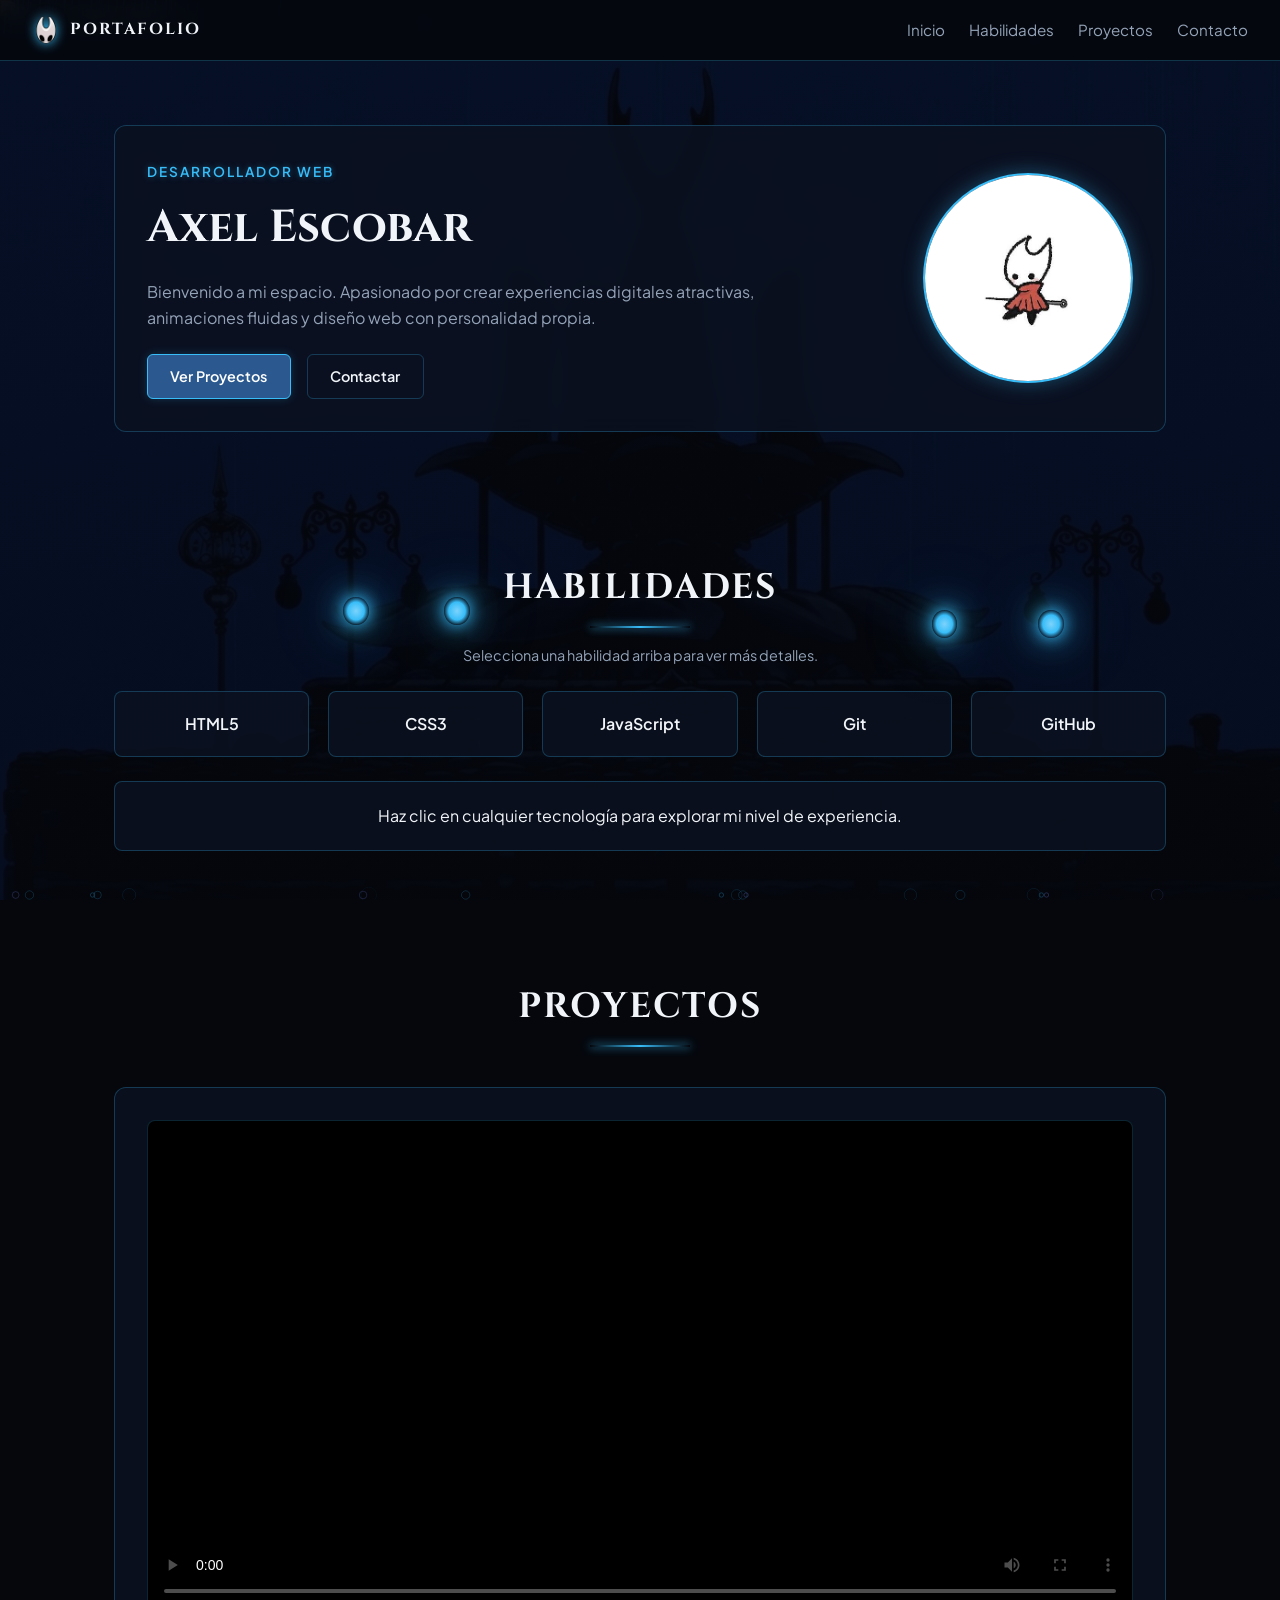
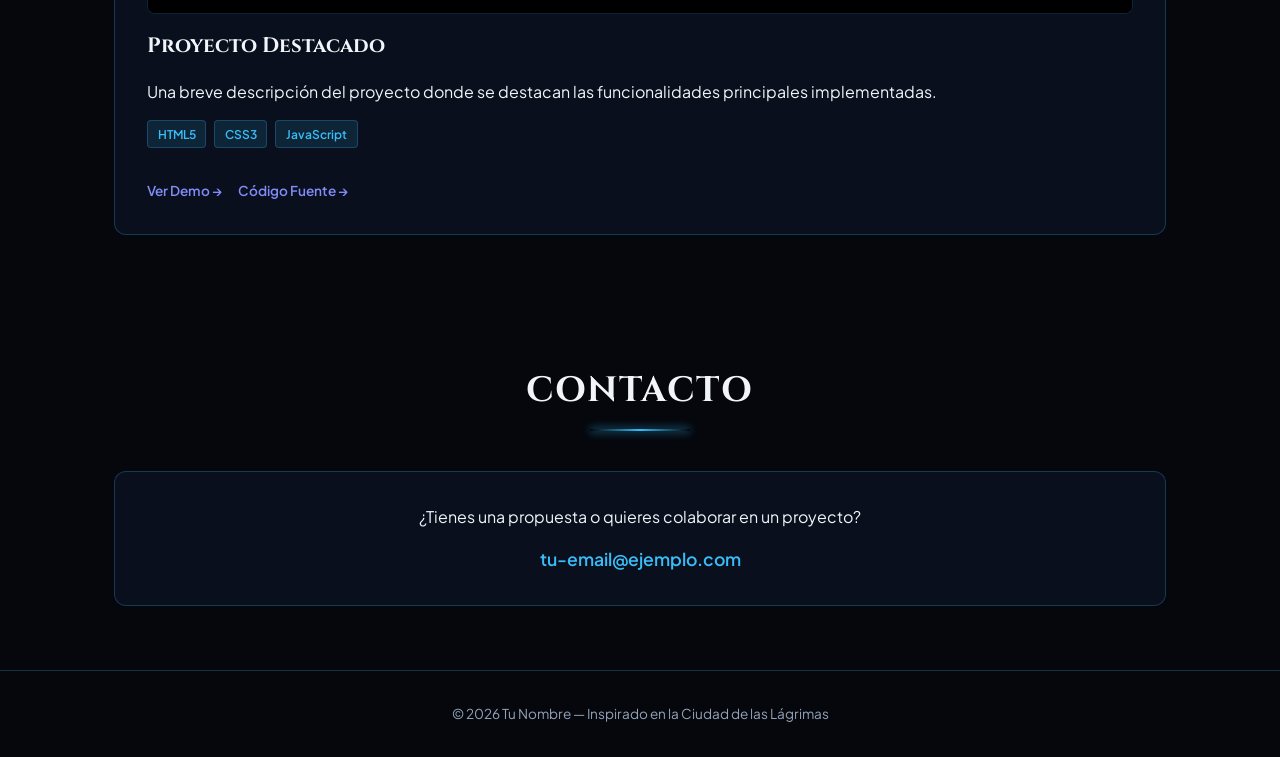
==== Mi_portafolio/index.html @ 87076361 "ok" ====
<!DOCTYPE html>
<html lang="es">
<head>
    <meta charset="UTF-8">
    <meta name="viewport" content="width=device-width, initial-scale=1.0">
    <title>Portafolio - Ciudad de las Lágrimas</title>
    <!-- Fuentes de Google -->
    <link rel="preconnect" href="https://fonts.googleapis.com">
    <link rel="preconnect" href="https://fonts.gstatic.com" crossorigin>
    <link href="https://fonts.googleapis.com/css2?family=Cinzel:wght@700&family=Plus+Jakarta+Sans:wght@400;600&display=swap" rel="stylesheet">
    <link rel="stylesheet" href="static/css/style.css">
</head>
<body>

<div class="contenedor-fondo">
  <img src="images/fondo en negro.png" class="imagen-fondo" alt="Fondo City of Tears" />
  
  <!-- Faros ajustados dinámicamente -->
  <div class="faro faro-izq-1"></div>
  <div class="faro faro-izq-2"></div>
  <div class="faro faro-der-1"></div>
  <div class="faro faro-der-2"></div>
</div>

    <!-- Canvas del fondo para la lluvia -->
    <canvas id="bg-particulas"></canvas>
    
    <!-- HEADER Y NAVEGACIÓN -->
    <header class="header">
        <div class="logo">
            <img src="static/images/silkssong.png" alt="Icono Logo" class="logo-icono">
            <span>PORTAFOLIO</span>
        </div>
        <button class="menu-toggle" id="menuToggle">☰</button>
        <nav class="nav-menu" id="navMenu">
            <a href="#inicio">Inicio</a>
            <a href="#habilidades">Habilidades</a>
            <a href="#proyectos">Proyectos</a>
            <a href="#contacto">Contacto</a>
        </nav>
    </header>

    <main>
        <!-- SECCIÓN HERO -->
        <section id="inicio" class="seccion">
            <div class="tarjeta hero">
                <div class="hero-contenido">
                    <div class="hero-texto">
                        <span class="subtitulo-seda">DESARROLLADOR WEB</span>
                        <h1>Axel Escobar</h1>
                        <p class="perfil">
                            Bienvenido a mi espacio. Apasionado por crear experiencias digitales atractivas, animaciones fluidas y diseño web con personalidad propia.
                        </p>
                        <div class="hero-botones">
                            <a href="#proyectos" class="btn btn-primario">Ver Proyectos</a>
                            <a href="#contacto" class="btn btn-secundario">Contactar</a>
                        </div>
                    </div>
                    <div class="hero-imagen">
                        <img src="static/images/hornetchiquita.png" alt="Foto de Perfil">
                    </div>
                </div>
            </div>
        </section>

        <!-- SECCIÓN HABILIDADES -->
        <section id="habilidades" class="seccion">
            <h2>HABILIDADES</h2>
            <p class="instruccion-habilidades">Selecciona una habilidad arriba para ver más detalles.</p>
            
            <div class="grid-habilidades">
                <div class="tarjeta-habilidad" data-info="<strong>HTML5:</strong> Estructuración semántica, accesible y optimizada para la web.">HTML5</div>
                <div class="tarjeta-habilidad" data-info="<strong>CSS3:</strong> Diseños responsivos, Canvas, animaciones y diseño personalizado.">CSS3</div>
                <div class="tarjeta-habilidad" data-info="<strong>JavaScript:</strong> Lógica dinámica, interacción con el DOM, Canvas 2D y manipulación de eventos.">JavaScript</div>
                <div class="tarjeta-habilidad" data-info="<strong>Git:</strong> Control de versiones y flujo de trabajo colaborativo.">Git</div>
                <div class="tarjeta-habilidad" data-info="<strong>GitHub:</strong> Alojamiento de repositorios, despliegue y gestión de código.">GitHub</div>
            </div>

            <div class="panel-info-habilidad" id="infoHabilidad">
                <p>Haz clic en cualquier tecnología para explorar mi nivel de experiencia.</p>
            </div>
        </section>

        <!-- SECCIÓN PROYECTOS -->
        <section id="proyectos" class="seccion">
            <h2>PROYECTOS</h2>
            <div class="grid-proyectos">
                <div class="tarjeta tarjeta-proyecto">
                    <div class="contenedor-video">
                        <video controls poster="static/img/preview-proyecto.png">
                            <source src="static/video/demo-proyecto.mp4" type="video/mp4">
                            Tu navegador no soporta el reproductor de video.
                        </video>
                    </div>
                    <h3>Proyecto Destacado</h3>
                    <p>Una breve descripción del proyecto donde se destacan las funcionalidades principales implementadas.</p>
                    <div class="tags-tecnologias">
                        <span class="tag">HTML5</span>
                        <span class="tag">CSS3</span>
                        <span class="tag">JavaScript</span>
                    </div>
                    <div class="enlaces-proyecto">
                        <a href="#" target="_blank">Ver Demo →</a>
                        <a href="#" target="_blank">Código Fuente →</a>
                    </div>
                </div>
            </div>
        </section>

        <!-- SECCIÓN CONTACTO -->
        <section id="contacto" class="seccion">
            <h2>CONTACTO</h2>
            <div class="tarjeta tarjeta-contacto">
                <p>¿Tienes una propuesta o quieres colaborar en un proyecto?</p>
                <div class="correo">
                    <a href="mailto:tu-email@ejemplo.com">tu-email@ejemplo.com</a>
                </div>
            </div>
        </section>
    </main>

    <footer>
        <p>© 2026 Tu Nombre — Inspirado en la Ciudad de las Lágrimas</p>
    </footer>

    <script src="static/js/script.js"></script>
</body>
</html>
---- Mi_portafolio/static/css/style.css ----
/* ===================================================
   VARIABLES DE COLOR Y CONFIGURACIÓN BASE (CITY OF TEARS)
   =================================================== */
:root {
    --bg-principal: #05070d;
    --bg-tarjeta: rgba(12, 18, 32, 0.82);
    --bg-tarjeta-hover: rgba(20, 30, 52, 0.92);

    --color-primario: #2b598f;
    /* Azul cobalto base */
    --color-brillante: #38bdf8;
    /* Cian reluciente de la lluvia */
    --color-acento: #818cf8;
    /* Azul índigo suave */

    --texto-principal: #f1f5f9;
    --texto-secundario: #94a3b8;

    --borde-seda: rgba(56, 189, 248, 0.25);
    --borde-brillante: rgba(56, 189, 248, 0.8);
    --sombra-glow: 0 0 18px rgba(56, 189, 248, 0.4);

    --fuente-titulos: 'Cinzel', serif;
    --fuente-cuerpo: 'Plus Jakarta Sans', sans-serif;
}

* {
    box-sizing: border-box;
    margin: 0;
    padding: 0;
}

body {
    background-color: var(--bg-principal);

    /* Superposición de capas oscuras para atenuar la imagen de fondo */
    background-image:
        linear-gradient(rgba(5, 7, 13, 0.84), rgba(5, 7, 13, 0.88)),
        url('../images/fondo\ en\ negro.png');

    background-size: cover;
    background-position: center;
    background-attachment: fixed;
    background-repeat: no-repeat;

    color: var(--texto-principal);
    font-family: var(--fuente-cuerpo);
    line-height: 1.6;
}

/* ===================================================
   HEADER Y MENÚ DE NAVEGACIÓN
   =================================================== */
.header {
    display: flex;
    justify-content: space-between;
    align-items: center;
    padding: 1rem 2rem;
    background-color: rgba(5, 7, 13, 0.9);
    border-bottom: 1px solid var(--borde-seda);
    position: sticky;
    top: 0;
    z-index: 100;
    backdrop-filter: blur(8px);
}

.logo {
    display: flex;
    align-items: center;
    gap: 0.6rem;
    font-family: var(--fuente-titulos);
    font-weight: 700;
    color: var(--texto-principal);
    letter-spacing: 2px;
}

.logo-icono {
    width: 28px;
    height: 28px;
    object-fit: contain;
    filter: drop-shadow(0 0 6px var(--color-brillante));
    transition: transform 0.3s ease, filter 0.3s ease;
}

.logo:hover .logo-icono {
    transform: scale(1.1) rotate(-5deg);
    filter: drop-shadow(0 0 12px var(--color-brillante));
}

.nav-menu {
    display: flex;
    gap: 1.5rem;
}

.nav-menu a {
    color: var(--texto-secundario);
    text-decoration: none;
    font-size: 0.95rem;
    transition: color 0.3s ease, text-shadow 0.3s ease;
}

.nav-menu a:hover {
    color: var(--color-brillante);
    text-shadow: 0 0 8px rgba(56, 189, 248, 0.6);
}

.menu-toggle {
    display: none;
    background: none;
    border: 1px solid var(--borde-seda);
    color: var(--texto-principal);
    font-size: 1.2rem;
    padding: 0.4rem 0.8rem;
    border-radius: 6px;
    cursor: pointer;
}

/* ===================================================
   SECCIONES Y ENCABEZADOS
   =================================================== */
.seccion {
    max-width: 1100px;
    margin: 0 auto;
    padding: 4rem 1.5rem;
}

h2 {
    font-family: var(--fuente-titulos);
    text-align: center;
    font-size: 2.2rem;
    margin-bottom: 2.5rem;
    letter-spacing: 2px;
}

h2::after {
    content: '';
    display: block;
    width: 100px;
    height: 2px;
    background: linear-gradient(90deg, transparent, var(--color-brillante), transparent);
    margin: 0.6rem auto 0;
    box-shadow: 0 0 8px var(--color-brillante);
}

/* ===================================================
   COMPONENTES: TARJETAS Y HERO
   =================================================== */
.tarjeta {
    background: var(--bg-tarjeta);
    border: 1px solid var(--borde-seda);
    border-radius: 12px;
    padding: 2rem;
    backdrop-filter: blur(10px);
    transition: border-color 0.3s ease, box-shadow 0.3s ease;
}

.hero-contenido {
    display: flex;
    align-items: center;
    justify-content: space-between;
    gap: 2.5rem;
}

.hero-texto {
    flex: 1;
}

.hero-imagen {
    flex-shrink: 0;
    width: 210px;
    height: 210px;
    border-radius: 50%;
    overflow: hidden;
    border: 2px solid var(--color-brillante);
    box-shadow: 0 0 20px rgba(56, 189, 248, 0.35);
    background-color: var(--bg-tarjeta);
    transition: transform 0.4s ease, box-shadow 0.4s ease, border-color 0.4s ease;
}

.hero-imagen:hover {
    transform: scale(1.04);
    border-color: #7dd3fc;
    box-shadow: 0 0 35px rgba(56, 189, 248, 0.7);
}

.hero-imagen img {
    width: 100%;
    height: 100%;
    object-fit: cover;
}

.subtitulo-seda {
    color: var(--color-brillante);
    font-size: 0.85rem;
    letter-spacing: 2px;
    font-weight: 600;
    text-shadow: 0 0 6px rgba(56, 189, 248, 0.4);
}

.hero h1 {
    font-family: var(--fuente-titulos);
    font-size: 2.8rem;
    margin: 0.5rem 0 1rem;
}

.perfil {
    color: var(--texto-secundario);
    margin-bottom: 1.5rem;
    max-width: 700px;
}

/* BOTONES */
.hero-botones,
.redes,
.enlaces-proyecto {
    display: flex;
    gap: 1rem;
    margin-top: 1rem;
    flex-wrap: wrap;
}

.btn {
    display: inline-block;
    padding: 0.6rem 1.4rem;
    border-radius: 6px;
    text-decoration: none;
    font-weight: 600;
    font-size: 0.9rem;
    transition: all 0.3s ease;
}

.btn-primario {
    background-color: var(--color-primario);
    color: #fff;
    border: 1px solid var(--color-brillante);
    box-shadow: 0 0 10px rgba(56, 189, 248, 0.2);
}

.btn-primario:hover {
    background-color: var(--color-brillante);
    color: #05070d;
    box-shadow: 0 0 20px rgba(56, 189, 248, 0.6);
}

.btn-secundario {
    background: transparent;
    color: var(--texto-principal);
    border: 1px solid var(--borde-seda);
}

.btn-secundario:hover {
    border-color: var(--color-brillante);
    color: var(--color-brillante);
    box-shadow: 0 0 15px rgba(56, 189, 248, 0.3);
}

/* ===================================================
   GRILLA DE HABILIDADES (BRILLO CIAN AL PASAR EL MOUSE)
   =================================================== */
.instruccion-habilidades {
    text-align: center;
    color: var(--texto-secundario);
    font-size: 0.9rem;
    margin-top: -1.5rem;
    margin-bottom: 1.5rem;
}

.grid-habilidades {
    display: grid;
    grid-template-columns: repeat(auto-fit, minmax(140px, 1fr));
    gap: 1.2rem;
}

.tarjeta-habilidad {
    background: var(--bg-tarjeta);
    border: 1px solid var(--borde-seda);
    border-radius: 8px;
    padding: 1.2rem;
    text-align: center;
    font-weight: 600;
    cursor: pointer;
    user-select: none;
    transition: transform 0.3s ease, border-color 0.3s ease, background 0.3s ease, box-shadow 0.3s ease, color 0.3s ease;
}

.tarjeta-habilidad:hover {
    transform: translateY(-5px);
    border-color: var(--color-brillante);
    background: rgba(56, 189, 248, 0.1);
    color: #ffffff;
    box-shadow: 0 0 18px rgba(56, 189, 248, 0.45), inset 0 0 10px rgba(56, 189, 248, 0.2);
}

.tarjeta-habilidad.activa {
    border-color: var(--color-brillante);
    background: rgba(56, 189, 248, 0.2);
    color: #ffffff;
    box-shadow: 0 0 22px rgba(56, 189, 248, 0.65), inset 0 0 15px rgba(56, 189, 248, 0.3);
}

.panel-info-habilidad {
    margin-top: 1.5rem;
    padding: 1.2rem;
    background: var(--bg-tarjeta);
    border: 1px solid var(--borde-seda);
    border-radius: 8px;
    text-align: center;
    color: var(--texto-principal);
    min-height: 70px;
    display: flex;
    align-items: center;
    justify-content: center;
    transition: opacity 0.3s ease, border-color 0.3s ease, box-shadow 0.3s ease;
}

.panel-info-habilidad:hover {
    border-color: rgba(56, 189, 248, 0.5);
    box-shadow: 0 0 15px rgba(56, 189, 248, 0.25);
}

.panel-info-habilidad strong {
    color: var(--color-brillante);
    text-shadow: 0 0 6px rgba(56, 189, 248, 0.4);
}

/* ===================================================
   GRILLA DE PROYECTOS Y REPRODUCTOR DE VIDEO
   =================================================== */
.grid-proyectos {
    display: grid;
    grid-template-columns: repeat(auto-fit, minmax(320px, 1fr));
    gap: 2rem;
}

.tarjeta-proyecto {
    display: flex;
    flex-direction: column;
    gap: 1rem;
    transition: transform 0.3s ease, border-color 0.3s ease, box-shadow 0.3s ease;
}

.tarjeta-proyecto:hover {
    transform: translateY(-5px);
    border-color: var(--color-brillante);
    box-shadow: 0 0 20px rgba(56, 189, 248, 0.35);
}

.contenedor-video {
    width: 100%;
    border-radius: 8px;
    overflow: hidden;
    background-color: #000;
    border: 1px solid rgba(56, 189, 248, 0.2);
}

.contenedor-video video {
    width: 100%;
    height: auto;
    display: block;
}

.tarjeta-proyecto h3 {
    font-family: var(--fuente-titulos);
    color: var(--texto-principal);
    font-size: 1.3rem;
}

.tags-tecnologias {
    display: flex;
    gap: 0.5rem;
    flex-wrap: wrap;
}

.tag {
    background-color: rgba(56, 189, 248, 0.12);
    color: var(--color-brillante);
    border: 1px solid var(--borde-seda);
    padding: 0.2rem 0.6rem;
    border-radius: 4px;
    font-size: 0.75rem;
    font-weight: 600;
}

.enlaces-proyecto a {
    color: var(--color-acento);
    text-decoration: none;
    font-size: 0.85rem;
    font-weight: 600;
    transition: color 0.3s ease, text-shadow 0.3s ease;
}

.enlaces-proyecto a:hover {
    color: var(--color-brillante);
    text-shadow: 0 0 8px rgba(56, 189, 248, 0.5);
    text-decoration: underline;
}

/* ===================================================
   CONTACTO
   =================================================== */
.tarjeta-contacto {
    text-align: center;
    display: flex;
    flex-direction: column;
    align-items: center;
    gap: 1rem;
}

.correo a {
    color: var(--color-brillante);
    text-decoration: none;
    font-weight: 600;
    font-size: 1.1rem;
    transition: text-shadow 0.3s ease;
}

.correo a:hover {
    text-shadow: 0 0 12px rgba(56, 189, 248, 0.8);
}

footer {
    text-align: center;
    padding: 2rem;
    color: var(--texto-secundario);
    font-size: 0.85rem;
    border-top: 1px solid var(--borde-seda);
}

/* ===================================================
   DISEÑO RESPONSIVO (MÓVIL)
   =================================================== */
@media (max-width: 768px) {
    .menu-toggle {
        display: block;
    }

    .nav-menu {
        display: none;
        position: absolute;
        top: 100%;
        left: 0;
        width: 100%;
        background-color: var(--bg-principal);
        flex-direction: column;
        padding: 1.5rem;
        border-bottom: 1px solid var(--borde-seda);
    }

    .nav-menu.active {
        display: flex;
    }

    .hero-contenido {
        flex-direction: column-reverse;
        text-align: center;
    }

    .hero-botones {
        justify-content: center;
    }

    .hero h1 {
        font-size: 2rem;
    }

    .hero-imagen {
        width: 160px;
        height: 160px;
    }
}

/* ===================================================
   FONDO DE LLUVIA (CANVAS)
   =================================================== */
#bg-particulas {
    position: fixed;
    top: 0;
    left: 0;
    width: 100vw;
    height: 100vh;
    pointer-events: none;
    z-index: 0;
    opacity: 0.6;
}

main,
header,
footer {
    position: relative;
    z-index: 1;
}

/* ===================================================
   EFECTO FAROS ENCENDIDOS EN EL FONDO
   =================================================== */
.faro {
    position: absolute;
    top: 500px;
    width: 14px;
    height: 22px;
    background: radial-gradient(circle, #7dd3fc 20%, #38bdf8 60%, transparent 100%);
    border-radius: 50%;
    pointer-events: none;
    z-index: 0;

    box-shadow:
        0 0 15px #38bdf8,
        0 0 35px rgba(56, 189, 248, 0.8),
        0 0 75px rgba(56, 189, 248, 0.4);

    animation: titileo-faro 4s infinite ease-in-out alternate;
}

/* --- FAROS LADO IZQUIERDO --- */

.faro-izq-alto {
    left: calc(50% - 378px);
    top: 480px;
}

.faro-izq-1 {
    left: calc(50% - 322px);
    animation-delay: 0.8s;
}

.faro-izq-2 {
    left: calc(50% - 250px);
    animation-delay: 1.5s;
}

/* Contenedor fijos y sin scroll */
/* ===================================================
   CAPA DE FONDO Y FAROS ANIMADOS
   =================================================== */
.contenedor-fondo {
    position: fixed;
    top: 0;
    left: 0;
    width: 100vw;
    height: 100vh;
    z-index: -1;
    overflow: hidden;
}

.imagen-fondo {
    width: 100%;
    height: 100%;
    object-fit: cover;
    filter: brightness(0.4);
}

/* Estilo exacto con tus dimensiones originales */
.faro {
    position: absolute;
    width: 25.5px;
    height: 28px;
    background: radial-gradient(ellipse at center, #7dd3fc 0%, #38bdf8 45%, transparent 75%);
    border-radius: 50%;
    pointer-events: none;
    z-index: 0;
    
    /* Duración de 8 segundos para una respiración mística y muy pausada */
    animation: respiracion-faro 8s infinite ease-in-out;
}

/* Posiciones exactas y tiempos de desfase ampliados */
.faro-izq-1 { 
    top: 66.3%; 
    left: 26.8%; 
    animation-delay: 0s; 
}

.faro-izq-2 { 
    top: 66.3%; 
    left: 34.7%; 
    animation-delay: 2s; 
}

.faro-der-1 { 
    top: 67.8%; 
    left: 72.8%; 
    animation-delay: 4s; 
}

.faro-der-2 { 
    top: 67.8%; 
    left: 81.1%; 
    animation-delay: 6s; 
}

@keyframes respiracion-faro {
    0%, 100% {
        opacity: 0.55;
        box-shadow: 
            0 0 8px #38bdf8,
            0 0 18px rgba(56, 189, 248, 0.5),
            0 0 35px rgba(56, 189, 248, 0.25);
    }
    50% {
        opacity: 0.95;
        box-shadow: 
            0 0 16px #7dd3fc,
            0 0 32px rgba(56, 189, 248, 0.85),
            0 0 65px rgba(56, 189, 248, 0.5);
    }
}
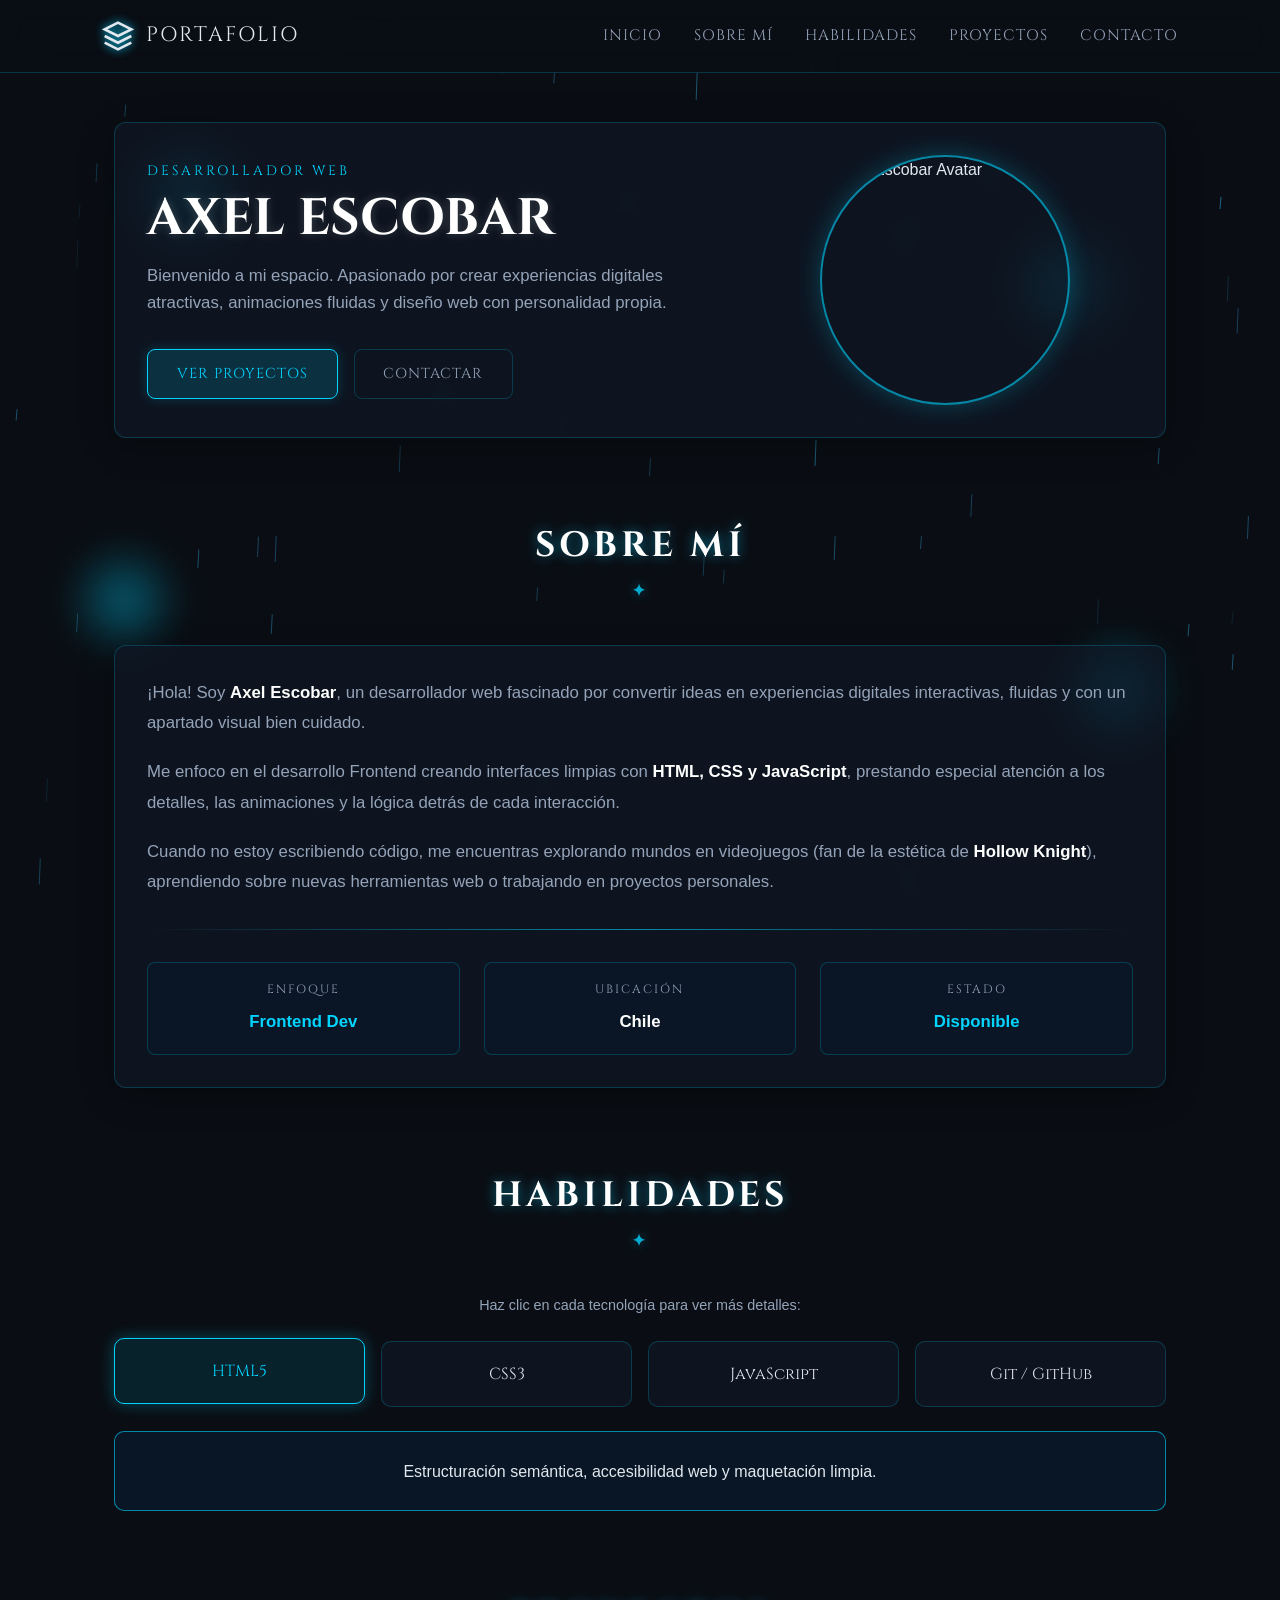
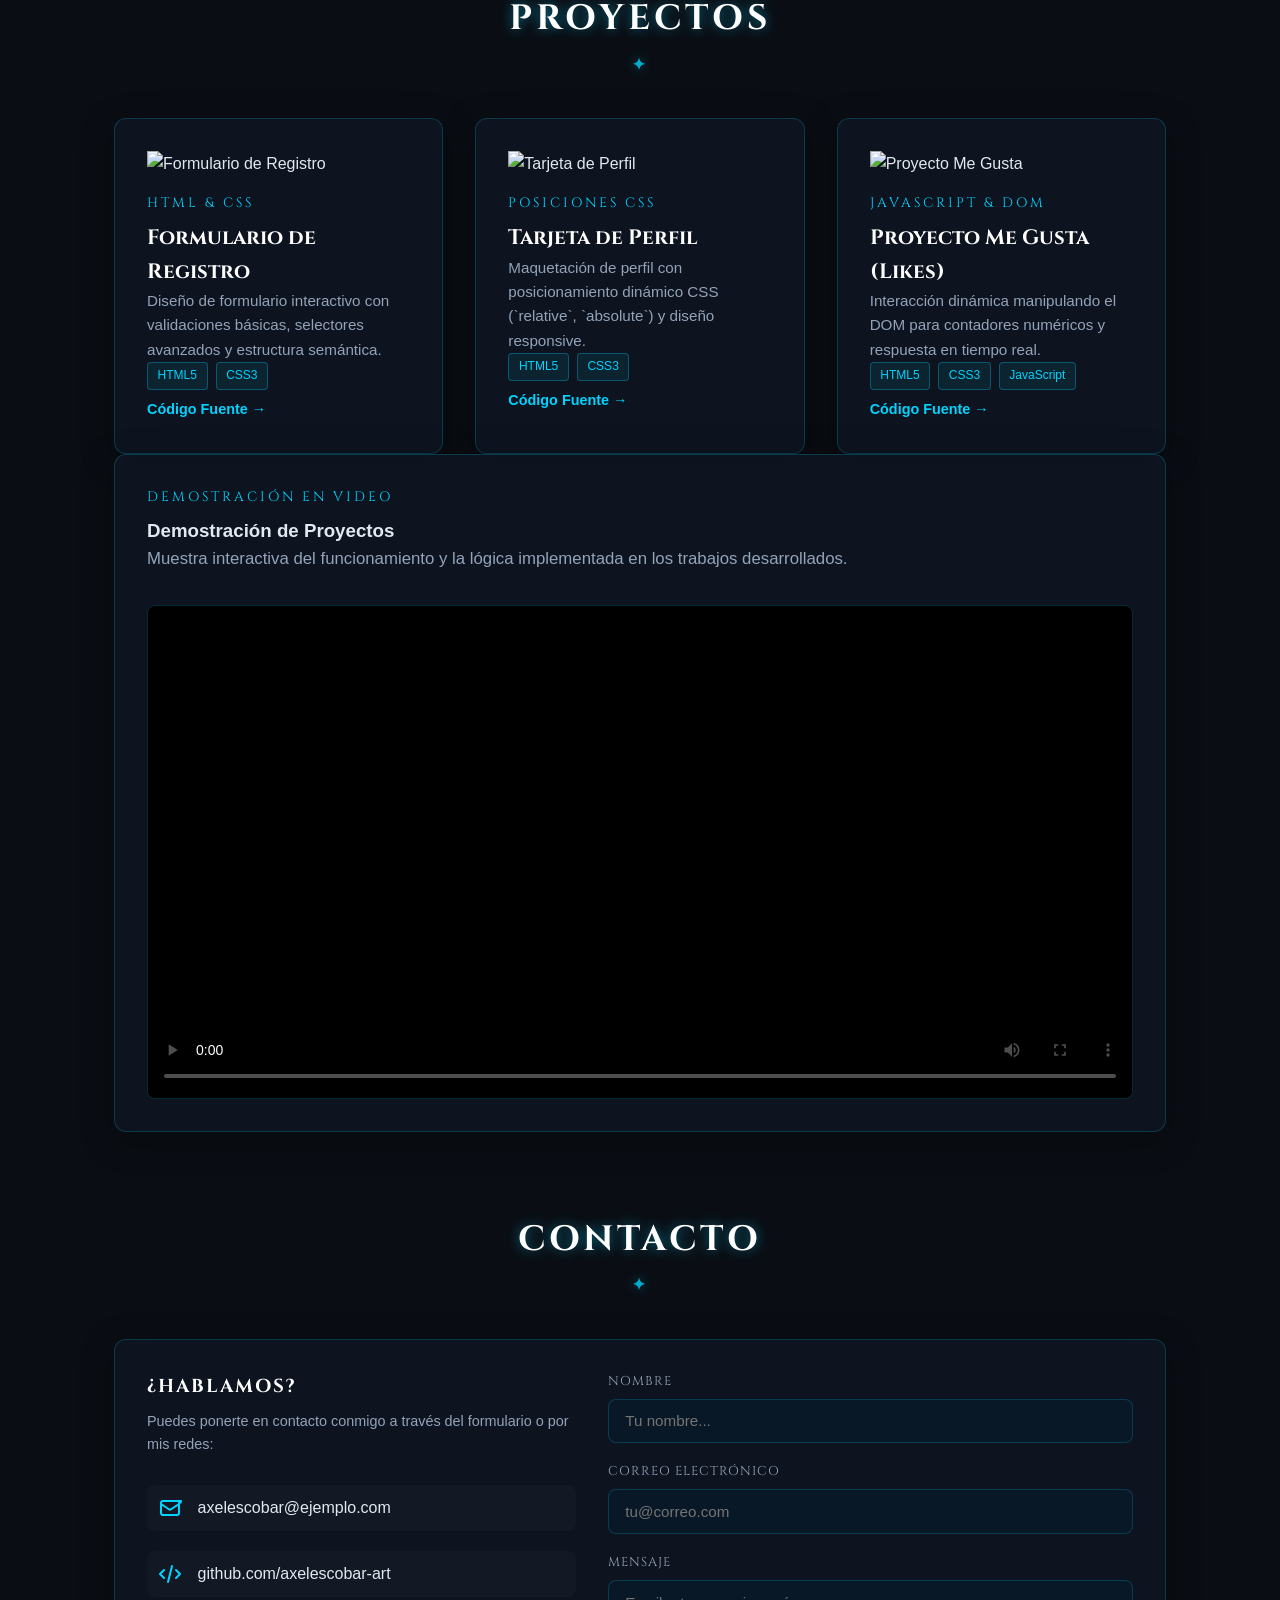
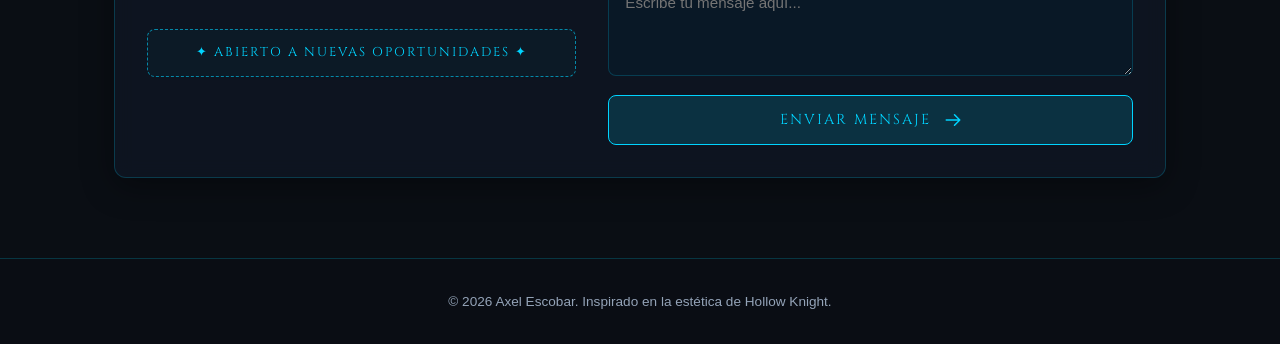
==== commit a5de3615: "ok" ====
--- a/Mi_portafolio/index.html
+++ b/Mi_portafolio/index.html
@@ -1,63 +1,94 @@
 <!DOCTYPE html>
 <html lang="es">
+
 <head>
     <meta charset="UTF-8">
     <meta name="viewport" content="width=device-width, initial-scale=1.0">
-    <title>Portafolio - Ciudad de las Lágrimas</title>
+    <meta name="author" content="Axel Escobar">
+    <title>Axel Escobar | Portafolio</title>
     <!-- Fuentes de Google -->
     <link rel="preconnect" href="https://fonts.googleapis.com">
     <link rel="preconnect" href="https://fonts.gstatic.com" crossorigin>
-    <link href="https://fonts.googleapis.com/css2?family=Cinzel:wght@700&family=Plus+Jakarta+Sans:wght@400;600&display=swap" rel="stylesheet">
+    <link rel="stylesheet" href="https://fonts.googleapis.com/css2?family=Cinzel:wght@400;700&display=swap">
     <link rel="stylesheet" href="static/css/style.css">
 </head>
+
 <body>
 
-<div class="contenedor-fondo">
-  <img src="images/fondo en negro.png" class="imagen-fondo" alt="Fondo City of Tears" />
-  
-  <!-- Faros ajustados dinámicamente -->
-  <div class="faro faro-izq-1"></div>
-  <div class="faro faro-izq-2"></div>
-  <div class="faro faro-der-1"></div>
-  <div class="faro faro-der-2"></div>
-</div>
-
-    <!-- Canvas del fondo para la lluvia -->
+    <!-- Fondo dinámico con partículas y luces -->
+    <div class="contenedor-fondo">
+        <div class="faro faro-izq-1"></div>
+        <div class="faro faro-izq-2"></div>
+        <div class="faro faro-der-1"></div>
+        <div class="faro faro-der-2"></div>
+    </div>
     <canvas id="bg-particulas"></canvas>
-    
-    <!-- HEADER Y NAVEGACIÓN -->
+
+    <!-- Header / Navegación -->
     <header class="header">
         <div class="logo">
-            <img src="static/images/silkssong.png" alt="Icono Logo" class="logo-icono">
+            <svg class="logo-icono" viewBox="0 0 24 24" fill="none" stroke="currentColor" stroke-width="2">
+                <path d="M12 2L2 7l10 5 10-5-10-5zM2 17l10 5 10-5M2 12l10 5 10-5" />
+            </svg>
             <span>PORTAFOLIO</span>
         </div>
-        <button class="menu-toggle" id="menuToggle">☰</button>
-        <nav class="nav-menu" id="navMenu">
-            <a href="#inicio">Inicio</a>
-            <a href="#habilidades">Habilidades</a>
-            <a href="#proyectos">Proyectos</a>
-            <a href="#contacto">Contacto</a>
+        <button class="menu-toggle" id="menu-toggle" aria-label="Abrir menú">☰</button>
+        <nav class="nav-menu" id="nav-menu">
+            <a href="#inicio">INICIO</a>
+            <a href="#sobre-mi">SOBRE MÍ</a>
+            <a href="#habilidades">HABILIDADES</a>
+            <a href="#proyectos">PROYECTOS</a>
+            <a href="#contacto">CONTACTO</a>
         </nav>
     </header>
 
     <main>
-        <!-- SECCIÓN HERO -->
-        <section id="inicio" class="seccion">
-            <div class="tarjeta hero">
-                <div class="hero-contenido">
-                    <div class="hero-texto">
-                        <span class="subtitulo-seda">DESARROLLADOR WEB</span>
-                        <h1>Axel Escobar</h1>
-                        <p class="perfil">
-                            Bienvenido a mi espacio. Apasionado por crear experiencias digitales atractivas, animaciones fluidas y diseño web con personalidad propia.
-                        </p>
-                        <div class="hero-botones">
-                            <a href="#proyectos" class="btn btn-primario">Ver Proyectos</a>
-                            <a href="#contacto" class="btn btn-secundario">Contactar</a>
-                        </div>
-                    </div>
-                    <div class="hero-imagen">
-                        <img src="static/images/hornetchiquita.png" alt="Foto de Perfil">
+        <!-- SECCIÓN INICIO / HERO -->
+        <section id="inicio" class="seccion hero">
+            <div class="tarjeta hero-contenido">
+                <div class="hero-texto">
+                    <span class="subtitulo-seda">DESARROLLADOR WEB</span>
+                    <h1>AXEL ESCOBAR</h1>
+                    <p class="perfil">Bienvenido a mi espacio. Apasionado por crear experiencias digitales atractivas,
+                        animaciones fluidas y diseño web con personalidad propia.</p>
+                    <div class="hero-botones">
+                        <a href="#proyectos" class="btn btn-primario">VER PROYECTOS</a>
+                        <a href="#contacto" class="btn btn-secundario">CONTACTAR</a>
+                    </div>
+                </div>
+                <div class="hero-imagen">
+                    <img src="static/images/avatar.png" alt="Axel Escobar Avatar">
+                </div>
+            </div>
+        </section>
+
+        <!-- SECCIÓN SOBRE MÍ -->
+        <section id="sobre-mi" class="seccion">
+            <h2>SOBRE MÍ</h2>
+            <div class="tarjeta tarjeta-sobre-mi">
+                <p>¡Hola! Soy <strong>Axel Escobar</strong>, un desarrollador web fascinado por convertir ideas en
+                    experiencias digitales interactivas, fluidas y con un apartado visual bien cuidado.</p>
+                <p>Me enfoco en el desarrollo Frontend creando interfaces limpias con <strong class="texto-azul">HTML,
+                        CSS y JavaScript</strong>, prestando especial atención a los detalles, las animaciones y la
+                    lógica detrás de cada interacción.</p>
+                <p>Cuando no estoy escribiendo código, me encuentras explorando mundos en videojuegos (fan de la
+                    estética de <strong class="texto-azul">Hollow Knight</strong>), aprendiendo sobre nuevas
+                    herramientas web o trabajando en proyectos personales.</p>
+
+                <hr class="linea-divisora">
+
+                <div class="grid-detalles">
+                    <div class="caja-detalle">
+                        <span class="etiqueta-det">ENFOQUE</span>
+                        <span class="valor-det texto-destacado">Frontend Dev</span>
+                    </div>
+                    <div class="caja-detalle">
+                        <span class="etiqueta-det">UBICACIÓN</span>
+                        <span class="valor-det">Chile</span>
+                    </div>
+                    <div class="caja-detalle">
+                        <span class="etiqueta-det">ESTADO</span>
+                        <span class="valor-det texto-destacado">Disponible</span>
                     </div>
                 </div>
             </div>
@@ -66,43 +97,111 @@
         <!-- SECCIÓN HABILIDADES -->
         <section id="habilidades" class="seccion">
             <h2>HABILIDADES</h2>
-            <p class="instruccion-habilidades">Selecciona una habilidad arriba para ver más detalles.</p>
-            
+            <p class="instruccion-habilidades">Haz clic en cada tecnología para ver más detalles:</p>
+
             <div class="grid-habilidades">
-                <div class="tarjeta-habilidad" data-info="<strong>HTML5:</strong> Estructuración semántica, accesible y optimizada para la web.">HTML5</div>
-                <div class="tarjeta-habilidad" data-info="<strong>CSS3:</strong> Diseños responsivos, Canvas, animaciones y diseño personalizado.">CSS3</div>
-                <div class="tarjeta-habilidad" data-info="<strong>JavaScript:</strong> Lógica dinámica, interacción con el DOM, Canvas 2D y manipulación de eventos.">JavaScript</div>
-                <div class="tarjeta-habilidad" data-info="<strong>Git:</strong> Control de versiones y flujo de trabajo colaborativo.">Git</div>
-                <div class="tarjeta-habilidad" data-info="<strong>GitHub:</strong> Alojamiento de repositorios, despliegue y gestión de código.">GitHub</div>
-            </div>
-
-            <div class="panel-info-habilidad" id="infoHabilidad">
-                <p>Haz clic en cualquier tecnología para explorar mi nivel de experiencia.</p>
+                <div class="tarjeta-habilidad activa"
+                    data-info="Estructuración semántica, accesibilidad web y maquetación limpia.">HTML5</div>
+                <div class="tarjeta-habilidad"
+                    data-info="Diseño responsive, Flexbox, CSS Grid, animaciones y efectos visuales personalizados.">
+                    CSS3</div>
+                <div class="tarjeta-habilidad"
+                    data-info="Manipulación del DOM, eventos, Lógica de programación ES6+ y asincronía.">JavaScript
+                </div>
+                <div class="tarjeta-habilidad"
+                    data-info="Control de versiones, manejo de repositorios y trabajo colaborativo.">Git / GitHub</div>
+            </div>
+
+            <div class="panel-info-habilidad" id="panel-info">
+                Estructuración semántica, accesibilidad web y maquetación limpia.
             </div>
         </section>
 
         <!-- SECCIÓN PROYECTOS -->
         <section id="proyectos" class="seccion">
             <h2>PROYECTOS</h2>
+
+            <!-- Grid de Tarjetas de Proyectos -->
             <div class="grid-proyectos">
+
+                <!-- Proyecto 1 -->
                 <div class="tarjeta tarjeta-proyecto">
-                    <div class="contenedor-video">
-                        <video controls poster="static/img/preview-proyecto.png">
-                            <source src="static/video/demo-proyecto.mp4" type="video/mp4">
-                            Tu navegador no soporta el reproductor de video.
-                        </video>
-                    </div>
-                    <h3>Proyecto Destacado</h3>
-                    <p>Una breve descripción del proyecto donde se destacan las funcionalidades principales implementadas.</p>
-                    <div class="tags-tecnologias">
-                        <span class="tag">HTML5</span>
-                        <span class="tag">CSS3</span>
-                        <span class="tag">JavaScript</span>
-                    </div>
-                    <div class="enlaces-proyecto">
-                        <a href="#" target="_blank">Ver Demo →</a>
-                        <a href="#" target="_blank">Código Fuente →</a>
-                    </div>
+                    <div class="imagen-proyecto">
+                        <img src="static/images/proyecto1.png" alt="Formulario de Registro">
+                    </div>
+                    <div class="contenido-proyecto">
+                        <span class="subtitulo-seda">HTML & CSS</span>
+                        <h3>Formulario de Registro</h3>
+                        <p>Diseño de formulario interactivo con validaciones básicas, selectores avanzados y estructura
+                            semántica.</p>
+                        <div class="tags-tecnologias">
+                            <span class="tag">HTML5</span>
+                            <span class="tag">CSS3</span>
+                        </div>
+                        <div class="enlaces-proyecto">
+                            <a href="https://github.com/axelescobar-art" target="_blank" rel="noopener">Código Fuente
+                                →</a>
+                        </div>
+                    </div>
+                </div>
+
+                <!-- Proyecto 2 -->
+                <div class="tarjeta tarjeta-proyecto">
+                    <div class="imagen-proyecto">
+                        <img src="static/images/proyecto2.png" alt="Tarjeta de Perfil">
+                    </div>
+                    <div class="contenido-proyecto">
+                        <span class="subtitulo-seda">POSICIONES CSS</span>
+                        <h3>Tarjeta de Perfil</h3>
+                        <p>Maquetación de perfil con posicionamiento dinámico CSS (`relative`, `absolute`) y diseño
+                            responsive.</p>
+                        <div class="tags-tecnologias">
+                            <span class="tag">HTML5</span>
+                            <span class="tag">CSS3</span>
+                        </div>
+                        <div class="enlaces-proyecto">
+                            <a href="https://github.com/axelescobar-art" target="_blank" rel="noopener">Código Fuente
+                                →</a>
+                        </div>
+                    </div>
+                </div>
+
+                <!-- Proyecto 3 -->
+                <div class="tarjeta tarjeta-proyecto">
+                    <div class="imagen-proyecto">
+                        <img src="static/images/proyecto3.png" alt="Proyecto Me Gusta">
+                    </div>
+                    <div class="contenido-proyecto">
+                        <span class="subtitulo-seda">JAVASCRIPT & DOM</span>
+                        <h3>Proyecto Me Gusta (Likes)</h3>
+                        <p>Interacción dinámica manipulando el DOM para contadores numéricos y respuesta en tiempo real.
+                        </p>
+                        <div class="tags-tecnologias">
+                            <span class="tag">HTML5</span>
+                            <span class="tag">CSS3</span>
+                            <span class="tag">JavaScript</span>
+                        </div>
+                        <div class="enlaces-proyecto">
+                            <a href="https://github.com/axelescobar-art" target="_blank" rel="noopener">Código Fuente
+                                →</a>
+                        </div>
+                    </div>
+                </div>
+
+            </div>
+
+            <!-- SECCIÓN DEL VIDEO DE DEMOSTRACIÓN -->
+            <div class="tarjeta tarjeta-video">
+                <span class="subtitulo-seda">DEMOSTRACIÓN EN VIDEO</span>
+                <h3>Demostración de Proyectos</h3>
+                <p class="perfil">Muestra interactiva del funcionamiento y la lógica implementada en los trabajos
+                    desarrollados.</p>
+
+                <div class="contenedor-video">
+                    <video controls poster="static/images/preview-proyecto.png">
+                        <source src="static/video/demo-proyecto.mp4" type="video/mp4">
+                        Tu navegador no soporta la reproducción de video.
+                    </video>
                 </div>
             </div>
         </section>
@@ -110,19 +209,67 @@
         <!-- SECCIÓN CONTACTO -->
         <section id="contacto" class="seccion">
             <h2>CONTACTO</h2>
-            <div class="tarjeta tarjeta-contacto">
-                <p>¿Tienes una propuesta o quieres colaborar en un proyecto?</p>
-                <div class="correo">
-                    <a href="mailto:tu-email@ejemplo.com">tu-email@ejemplo.com</a>
+            <div class="tarjeta contenedor-contacto-doble">
+                <div class="columna-info">
+                    <h3>¿HABLAMOS?</h3>
+                    <p class="subtitulo-contacto">Puedes ponerte en contacto conmigo a través del formulario o por mis
+                        redes:</p>
+
+                    <div class="lista-contacto">
+                        <a href="mailto:tuemail@ejemplo.com" class="item-contacto">
+                            <svg class="icono-contacto" fill="none" stroke="currentColor" viewBox="0 0 24 24">
+                                <path stroke-linecap="round" stroke-linejoin="round" stroke-width="2"
+                                    d="M3 8l7.89 5.26a2 2 0 002.22 0L21 8M5 19h14a2 2 0 002-2V7a2 2 0 002-2H5a2 2 0 00-2 2v10a2 2 0 002 2z" />
+                            </svg>
+                            <span>axelescobar@ejemplo.com</span>
+                        </a>
+                        <a href="https://github.com/axelescobar-art" target="_blank" class="item-contacto">
+                            <svg class="icono-contacto" fill="none" stroke="currentColor" viewBox="0 0 24 24">
+                                <path stroke-linecap="round" stroke-linejoin="round" stroke-width="2"
+                                    d="M10 20l4-16m4 4l4 4-4 4M6 16l-4-4 4-4" />
+                            </svg>
+                            <span>github.com/axelescobar-art</span>
+                        </a>
+                    </div>
+
+                    <div class="badge-estado">
+                        ✦ ABIERTO A NUEVAS OPORTUNIDADES ✦
+                    </div>
+                </div>
+
+                <div class="columna-formulario">
+                    <form class="formulario-hk" action="#" method="POST" onsubmit="event.preventDefault();">
+                        <div class="grupo-input">
+                            <label for="nombre">NOMBRE</label>
+                            <input type="text" id="nombre" placeholder="Tu nombre..." required>
+                        </div>
+                        <div class="grupo-input">
+                            <label for="email">CORREO ELECTRÓNICO</label>
+                            <input type="email" id="email" placeholder="tu@correo.com" required>
+                        </div>
+                        <div class="grupo-input">
+                            <label for="mensaje">MENSAJE</label>
+                            <textarea id="mensaje" rows="4" placeholder="Escribe tu mensaje aquí..."
+                                required></textarea>
+                        </div>
+                        <button type="submit" class="btn-enviar-hk">
+                            <span>ENVIAR MENSAJE</span>
+                            <svg class="icono-enviar" fill="none" stroke="currentColor" viewBox="0 0 24 24">
+                                <path stroke-linecap="round" stroke-linejoin="round" stroke-width="2"
+                                    d="M14 5l7 7m0 0l-7 7m7-7H3" />
+                            </svg>
+                        </button>
+                    </form>
                 </div>
             </div>
         </section>
     </main>
 
     <footer>
-        <p>© 2026 Tu Nombre — Inspirado en la Ciudad de las Lágrimas</p>
+        <p>© 2026 Axel Escobar. Inspirado en la estética de Hollow Knight.</p>
     </footer>
 
     <script src="static/js/script.js"></script>
 </body>
+
 </html>
--- a/Mi_portafolio/static/css/style.css
+++ b/Mi_portafolio/static/css/style.css
@@ -1,606 +1,710 @@
-/* ===================================================
-   VARIABLES DE COLOR Y CONFIGURACIÓN BASE (CITY OF TEARS)
-   =================================================== */
+/* STREAMING_CHUNK:Definiendo variables globales y reseteo base... */
 :root {
-    --bg-principal: #05070d;
-    --bg-tarjeta: rgba(12, 18, 32, 0.82);
-    --bg-tarjeta-hover: rgba(20, 30, 52, 0.92);
-
-    --color-primario: #2b598f;
-    /* Azul cobalto base */
-    --color-brillante: #38bdf8;
-    /* Cian reluciente de la lluvia */
-    --color-acento: #818cf8;
-    /* Azul índigo suave */
-
-    --texto-principal: #f1f5f9;
-    --texto-secundario: #94a3b8;
-
-    --borde-seda: rgba(56, 189, 248, 0.25);
-    --borde-brillante: rgba(56, 189, 248, 0.8);
-    --sombra-glow: 0 0 18px rgba(56, 189, 248, 0.4);
-
-    --fuente-titulos: 'Cinzel', serif;
+    --color-fondo: #0a0e14;
+    --color-tarjeta: rgba(15, 23, 36, 0.75);
+    --color-tarjeta-hover: rgba(22, 34, 52, 0.85);
+    --color-borde: rgba(0, 212, 255, 0.2);
+    --color-borde-brillo: rgba(0, 212, 255, 0.6);
+    --color-azul-hk: #00d4ff;
+    --color-azul-oscuro: #091a2a;
+    --color-texto: #e2e8f0;
+    --color-texto-secundario: #94a3b8;
+    --fuente-titulo: 'Cinzel', serif;
     --fuente-cuerpo: 'Plus Jakarta Sans', sans-serif;
-}
-
-* {
-    box-sizing: border-box;
+    --transicion-suave: all 0.3s cubic-bezier(0.4, 0, 0.2, 1);
+}
+
+*{
     margin: 0;
     padding: 0;
+    box-sizing: border-box;
+}
+
+html {
+    scroll-behavior: smooth;
 }
 
 body {
-    background-color: var(--bg-principal);
-
-    /* Superposición de capas oscuras para atenuar la imagen de fondo */
-    background-image:
-        linear-gradient(rgba(5, 7, 13, 0.84), rgba(5, 7, 13, 0.88)),
-        url('../images/fondo\ en\ negro.png');
-
-    background-size: cover;
-    background-position: center;
-    background-attachment: fixed;
-    background-repeat: no-repeat;
-
-    color: var(--texto-principal);
     font-family: var(--fuente-cuerpo);
+    background-color: var(--color-fondo);
+    color: var(--color-texto);
     line-height: 1.6;
-}
-
-/* ===================================================
-   HEADER Y MENÚ DE NAVEGACIÓN
-   =================================================== */
-.header {
-    display: flex;
-    justify-content: space-between;
-    align-items: center;
-    padding: 1rem 2rem;
-    background-color: rgba(5, 7, 13, 0.9);
-    border-bottom: 1px solid var(--borde-seda);
-    position: sticky;
+    overflow-x: hidden;
+    position: relative;
+    min-height: 100vh;
+}
+
+/* STREAMING_CHUNK:Configurando el fondo con faros y canvas de lluvia... */
+.contenedor-fondo {
+    position: fixed;
     top: 0;
-    z-index: 100;
-    backdrop-filter: blur(8px);
-}
-
-.logo {
-    display: flex;
-    align-items: center;
-    gap: 0.6rem;
-    font-family: var(--fuente-titulos);
-    font-weight: 700;
-    color: var(--texto-principal);
-    letter-spacing: 2px;
-}
-
-.logo-icono {
-    width: 28px;
-    height: 28px;
-    object-fit: contain;
-    filter: drop-shadow(0 0 6px var(--color-brillante));
-    transition: transform 0.3s ease, filter 0.3s ease;
-}
-
-.logo:hover .logo-icono {
-    transform: scale(1.1) rotate(-5deg);
-    filter: drop-shadow(0 0 12px var(--color-brillante));
-}
-
-.nav-menu {
-    display: flex;
-    gap: 1.5rem;
-}
-
-.nav-menu a {
-    color: var(--texto-secundario);
-    text-decoration: none;
-    font-size: 0.95rem;
-    transition: color 0.3s ease, text-shadow 0.3s ease;
-}
-
-.nav-menu a:hover {
-    color: var(--color-brillante);
-    text-shadow: 0 0 8px rgba(56, 189, 248, 0.6);
-}
-
-.menu-toggle {
-    display: none;
-    background: none;
-    border: 1px solid var(--borde-seda);
-    color: var(--texto-principal);
-    font-size: 1.2rem;
-    padding: 0.4rem 0.8rem;
-    border-radius: 6px;
-    cursor: pointer;
-}
-
-/* ===================================================
-   SECCIONES Y ENCABEZADOS
-   =================================================== */
-.seccion {
-    max-width: 1100px;
-    margin: 0 auto;
-    padding: 4rem 1.5rem;
-}
-
-h2 {
-    font-family: var(--fuente-titulos);
-    text-align: center;
-    font-size: 2.2rem;
-    margin-bottom: 2.5rem;
-    letter-spacing: 2px;
-}
-
-h2::after {
-    content: '';
-    display: block;
-    width: 100px;
-    height: 2px;
-    background: linear-gradient(90deg, transparent, var(--color-brillante), transparent);
-    margin: 0.6rem auto 0;
-    box-shadow: 0 0 8px var(--color-brillante);
-}
-
-/* ===================================================
-   COMPONENTES: TARJETAS Y HERO
-   =================================================== */
-.tarjeta {
-    background: var(--bg-tarjeta);
-    border: 1px solid var(--borde-seda);
-    border-radius: 12px;
-    padding: 2rem;
-    backdrop-filter: blur(10px);
-    transition: border-color 0.3s ease, box-shadow 0.3s ease;
-}
-
-.hero-contenido {
-    display: flex;
-    align-items: center;
-    justify-content: space-between;
-    gap: 2.5rem;
-}
-
-.hero-texto {
-    flex: 1;
-}
-
-.hero-imagen {
-    flex-shrink: 0;
-    width: 210px;
-    height: 210px;
-    border-radius: 50%;
+    left: 0;
+    width: 100vw;
+    height: 100vh;
+    z-index: -2;
     overflow: hidden;
-    border: 2px solid var(--color-brillante);
-    box-shadow: 0 0 20px rgba(56, 189, 248, 0.35);
-    background-color: var(--bg-tarjeta);
-    transition: transform 0.4s ease, box-shadow 0.4s ease, border-color 0.4s ease;
-}
-
-.hero-imagen:hover {
-    transform: scale(1.04);
-    border-color: #7dd3fc;
-    box-shadow: 0 0 35px rgba(56, 189, 248, 0.7);
-}
-
-.hero-imagen img {
+}
+
+.imagen-fondo {
     width: 100%;
     height: 100%;
     object-fit: cover;
-}
-
-.subtitulo-seda {
-    color: var(--color-brillante);
-    font-size: 0.85rem;
-    letter-spacing: 2px;
-    font-weight: 600;
-    text-shadow: 0 0 6px rgba(56, 189, 248, 0.4);
-}
-
-.hero h1 {
-    font-family: var(--fuente-titulos);
-    font-size: 2.8rem;
-    margin: 0.5rem 0 1rem;
-}
-
-.perfil {
-    color: var(--texto-secundario);
-    margin-bottom: 1.5rem;
-    max-width: 700px;
-}
-
-/* BOTONES */
-.hero-botones,
-.redes,
-.enlaces-proyecto {
-    display: flex;
-    gap: 1rem;
-    margin-top: 1rem;
-    flex-wrap: wrap;
-}
-
-.btn {
-    display: inline-block;
-    padding: 0.6rem 1.4rem;
-    border-radius: 6px;
-    text-decoration: none;
-    font-weight: 600;
-    font-size: 0.9rem;
-    transition: all 0.3s ease;
-}
-
-.btn-primario {
-    background-color: var(--color-primario);
-    color: #fff;
-    border: 1px solid var(--color-brillante);
-    box-shadow: 0 0 10px rgba(56, 189, 248, 0.2);
-}
-
-.btn-primario:hover {
-    background-color: var(--color-brillante);
-    color: #05070d;
-    box-shadow: 0 0 20px rgba(56, 189, 248, 0.6);
-}
-
-.btn-secundario {
-    background: transparent;
-    color: var(--texto-principal);
-    border: 1px solid var(--borde-seda);
-}
-
-.btn-secundario:hover {
-    border-color: var(--color-brillante);
-    color: var(--color-brillante);
-    box-shadow: 0 0 15px rgba(56, 189, 248, 0.3);
-}
-
-/* ===================================================
-   GRILLA DE HABILIDADES (BRILLO CIAN AL PASAR EL MOUSE)
-   =================================================== */
-.instruccion-habilidades {
-    text-align: center;
-    color: var(--texto-secundario);
-    font-size: 0.9rem;
-    margin-top: -1.5rem;
-    margin-bottom: 1.5rem;
-}
-
-.grid-habilidades {
-    display: grid;
-    grid-template-columns: repeat(auto-fit, minmax(140px, 1fr));
-    gap: 1.2rem;
-}
-
-.tarjeta-habilidad {
-    background: var(--bg-tarjeta);
-    border: 1px solid var(--borde-seda);
-    border-radius: 8px;
-    padding: 1.2rem;
-    text-align: center;
-    font-weight: 600;
-    cursor: pointer;
-    user-select: none;
-    transition: transform 0.3s ease, border-color 0.3s ease, background 0.3s ease, box-shadow 0.3s ease, color 0.3s ease;
-}
-
-.tarjeta-habilidad:hover {
-    transform: translateY(-5px);
-    border-color: var(--color-brillante);
-    background: rgba(56, 189, 248, 0.1);
-    color: #ffffff;
-    box-shadow: 0 0 18px rgba(56, 189, 248, 0.45), inset 0 0 10px rgba(56, 189, 248, 0.2);
-}
-
-.tarjeta-habilidad.activa {
-    border-color: var(--color-brillante);
-    background: rgba(56, 189, 248, 0.2);
-    color: #ffffff;
-    box-shadow: 0 0 22px rgba(56, 189, 248, 0.65), inset 0 0 15px rgba(56, 189, 248, 0.3);
-}
-
-.panel-info-habilidad {
-    margin-top: 1.5rem;
-    padding: 1.2rem;
-    background: var(--bg-tarjeta);
-    border: 1px solid var(--borde-seda);
-    border-radius: 8px;
-    text-align: center;
-    color: var(--texto-principal);
-    min-height: 70px;
-    display: flex;
-    align-items: center;
-    justify-content: center;
-    transition: opacity 0.3s ease, border-color 0.3s ease, box-shadow 0.3s ease;
-}
-
-.panel-info-habilidad:hover {
-    border-color: rgba(56, 189, 248, 0.5);
-    box-shadow: 0 0 15px rgba(56, 189, 248, 0.25);
-}
-
-.panel-info-habilidad strong {
-    color: var(--color-brillante);
-    text-shadow: 0 0 6px rgba(56, 189, 248, 0.4);
-}
-
-/* ===================================================
-   GRILLA DE PROYECTOS Y REPRODUCTOR DE VIDEO
-   =================================================== */
-.grid-proyectos {
-    display: grid;
-    grid-template-columns: repeat(auto-fit, minmax(320px, 1fr));
-    gap: 2rem;
-}
-
-.tarjeta-proyecto {
-    display: flex;
-    flex-direction: column;
-    gap: 1rem;
-    transition: transform 0.3s ease, border-color 0.3s ease, box-shadow 0.3s ease;
-}
-
-.tarjeta-proyecto:hover {
-    transform: translateY(-5px);
-    border-color: var(--color-brillante);
-    box-shadow: 0 0 20px rgba(56, 189, 248, 0.35);
-}
-
-.contenedor-video {
-    width: 100%;
-    border-radius: 8px;
-    overflow: hidden;
-    background-color: #000;
-    border: 1px solid rgba(56, 189, 248, 0.2);
-}
-
-.contenedor-video video {
-    width: 100%;
-    height: auto;
-    display: block;
-}
-
-.tarjeta-proyecto h3 {
-    font-family: var(--fuente-titulos);
-    color: var(--texto-principal);
-    font-size: 1.3rem;
-}
-
-.tags-tecnologias {
-    display: flex;
-    gap: 0.5rem;
-    flex-wrap: wrap;
-}
-
-.tag {
-    background-color: rgba(56, 189, 248, 0.12);
-    color: var(--color-brillante);
-    border: 1px solid var(--borde-seda);
-    padding: 0.2rem 0.6rem;
-    border-radius: 4px;
-    font-size: 0.75rem;
-    font-weight: 600;
-}
-
-.enlaces-proyecto a {
-    color: var(--color-acento);
-    text-decoration: none;
-    font-size: 0.85rem;
-    font-weight: 600;
-    transition: color 0.3s ease, text-shadow 0.3s ease;
-}
-
-.enlaces-proyecto a:hover {
-    color: var(--color-brillante);
-    text-shadow: 0 0 8px rgba(56, 189, 248, 0.5);
-    text-decoration: underline;
-}
-
-/* ===================================================
-   CONTACTO
-   =================================================== */
-.tarjeta-contacto {
-    text-align: center;
-    display: flex;
-    flex-direction: column;
-    align-items: center;
-    gap: 1rem;
-}
-
-.correo a {
-    color: var(--color-brillante);
-    text-decoration: none;
-    font-weight: 600;
-    font-size: 1.1rem;
-    transition: text-shadow 0.3s ease;
-}
-
-.correo a:hover {
-    text-shadow: 0 0 12px rgba(56, 189, 248, 0.8);
-}
-
-footer {
-    text-align: center;
-    padding: 2rem;
-    color: var(--texto-secundario);
-    font-size: 0.85rem;
-    border-top: 1px solid var(--borde-seda);
-}
-
-/* ===================================================
-   DISEÑO RESPONSIVO (MÓVIL)
-   =================================================== */
-@media (max-width: 768px) {
-    .menu-toggle {
-        display: block;
-    }
-
-    .nav-menu {
-        display: none;
-        position: absolute;
-        top: 100%;
-        left: 0;
-        width: 100%;
-        background-color: var(--bg-principal);
-        flex-direction: column;
-        padding: 1.5rem;
-        border-bottom: 1px solid var(--borde-seda);
-    }
-
-    .nav-menu.active {
-        display: flex;
-    }
-
-    .hero-contenido {
-        flex-direction: column-reverse;
-        text-align: center;
-    }
-
-    .hero-botones {
-        justify-content: center;
-    }
-
-    .hero h1 {
-        font-size: 2rem;
-    }
-
-    .hero-imagen {
-        width: 160px;
-        height: 160px;
-    }
-}
-
-/* ===================================================
-   FONDO DE LLUVIA (CANVAS)
-   =================================================== */
+    opacity: 0.35;
+    filter: brightness(0.7) contrast(1.2);
+}
+
+/* Faros luminosos estilo Hollow Knight */
+.faro {
+    position: absolute;
+    width: 120px;
+    height: 120px;
+    border-radius: 50%;
+    background: radial-gradient(circle, rgba(0, 212, 255, 0.4) 0%, rgba(0, 212, 255, 0) 70%);
+    filter: blur(15px);
+    pointer-events: none;
+    animation: pulsoFaro 4s infinite alternate ease-in-out;
+}
+
+.faro-izq-1 {
+    top: 15%;
+    left: 10%;
+    animation-delay: 0s;
+}
+
+.faro-izq-2 {
+    top: 60%;
+    left: 5%;
+    animation-delay: 1s;
+}
+
+.faro-der-1 {
+    top: 25%;
+    right: 12%;
+    animation-delay: 2s;
+}
+
+.faro-der-2 {
+    top: 70%;
+    right: 8%;
+    animation-delay: 0.5s;
+}
+
+@keyframes pulsoFaro {
+    0% {
+        transform: scale(0.9);
+        opacity: 0.5;
+    }
+
+    100% {
+        transform: scale(1.3);
+        opacity: 0.9;
+    }
+}
+
 #bg-particulas {
     position: fixed;
     top: 0;
     left: 0;
     width: 100vw;
     height: 100vh;
+    z-index: -1;
     pointer-events: none;
-    z-index: 0;
-    opacity: 0.6;
-}
-
-main,
-header,
-footer {
-    position: relative;
-    z-index: 1;
-}
-
-/* ===================================================
-   EFECTO FAROS ENCENDIDOS EN EL FONDO
-   =================================================== */
-.faro {
-    position: absolute;
-    top: 500px;
-    width: 14px;
-    height: 22px;
-    background: radial-gradient(circle, #7dd3fc 20%, #38bdf8 60%, transparent 100%);
-    border-radius: 50%;
-    pointer-events: none;
-    z-index: 0;
-
-    box-shadow:
-        0 0 15px #38bdf8,
-        0 0 35px rgba(56, 189, 248, 0.8),
-        0 0 75px rgba(56, 189, 248, 0.4);
-
-    animation: titileo-faro 4s infinite ease-in-out alternate;
-}
-
-/* --- FAROS LADO IZQUIERDO --- */
-
-.faro-izq-alto {
-    left: calc(50% - 378px);
-    top: 480px;
-}
-
-.faro-izq-1 {
-    left: calc(50% - 322px);
-    animation-delay: 0.8s;
-}
-
-.faro-izq-2 {
-    left: calc(50% - 250px);
-    animation-delay: 1.5s;
-}
-
-/* Contenedor fijos y sin scroll */
-/* ===================================================
-   CAPA DE FONDO Y FAROS ANIMADOS
-   =================================================== */
-.contenedor-fondo {
+}
+
+/* STREAMING_CHUNK:Estilizando la barra de navegación fija... */
+.header {
     position: fixed;
     top: 0;
     left: 0;
-    width: 100vw;
-    height: 100vh;
-    z-index: -1;
+    width: 100%;
+    display: flex;
+    justify-content: space-between;
+    align-items: center;
+    padding: 1.2rem 8%;
+    background: rgba(10, 14, 20, 0.85);
+    backdrop-filter: blur(12px);
+    border-bottom: 1px solid var(--color-borde);
+    z-index: 1000;
+    transition: var(--transicion-suave);
+}
+
+.logo {
+    display: flex;
+    align-items: center;
+    gap: 12px;
+    font-family: var(--fuente-titulo);
+    font-size: 1.3rem;
+    letter-spacing: 2px;
+    color: var(--color-texto);
+}
+
+.logo-icono {
+    width: 32px;
+    height: 32px;
+    object-fit: contain;
+    filter: drop-shadow(0 0 5px var(--color-azul-hk));
+}
+
+.nav-menu {
+    display: flex;
+    gap: 2rem;
+}
+
+.nav-menu a {
+    color: var(--color-texto-secundario);
+    text-decoration: none;
+    font-family: var(--fuente-titulo);
+    font-size: 0.95rem;
+    letter-spacing: 1px;
+    transition: var(--transicion-suave);
+    position: relative;
+}
+
+.nav-menu a:hover {
+    color: var(--color-azul-hk);
+    text-shadow: 0 0 8px rgba(0, 212, 255, 0.6);
+}
+
+.nav-menu a::after {
+    content: '';
+    position: absolute;
+    bottom: -4px;
+    left: 0;
+    width: 0;
+    height: 2px;
+    background: var(--color-azul-hk);
+    box-shadow: 0 0 8px var(--color-azul-hk);
+    transition: var(--transicion-suave);
+}
+
+.nav-menu a:hover::after {
+    width: 100%;
+}
+
+.menu-toggle {
+    display: none;
+    background: none;
+    border: 1px solid var(--color-borde);
+    color: var(--color-texto);
+    font-size: 1.5rem;
+    padding: 4px 10px;
+    border-radius: 6px;
+    cursor: pointer;
+}
+
+/* STREAMING_CHUNK:Estructuración general de secciones y tarjetas... */
+main {
+    padding-top: 90px;
+}
+
+.seccion {
+    max-width: 1100px;
+    margin: 0 auto 5rem auto;
+    padding: 0 1.5rem;
+}
+
+.seccion h2 {
+    font-family: var(--fuente-titulo);
+    font-size: 2.2rem;
+    text-align: center;
+    margin-bottom: 2.5rem;
+    letter-spacing: 4px;
+    color: #fff;
+    text-shadow: 0 0 12px rgba(0, 212, 255, 0.5);
+    position: relative;
+}
+
+.seccion h2::after {
+    content: '✦';
+    display: block;
+    font-size: 1rem;
+    color: var(--color-azul-hk);
+    margin-top: 0.3rem;
+    opacity: 0.8;
+}
+
+.tarjeta {
+    background: var(--color-tarjeta);
+    border: 1px solid var(--color-borde);
+    border-radius: 12px;
+    padding: 2rem;
+    backdrop-filter: blur(10px);
+    box-shadow: 0 8px 32px 0 rgba(0, 0, 0, 0.37);
+    transition: var(--transicion-suave);
+}
+
+.tarjeta:hover {
+    border-color: var(--color-borde-brillo);
+    box-shadow: 0 10px 35px 0 rgba(0, 212, 255, 0.15);
+}
+
+/* STREAMING_CHUNK:Estilizando sección Hero e imagen con zoom... */
+.hero {
+    margin-top: 2rem;
+}
+
+.hero-contenido {
+    display: grid;
+    grid-template-columns: 1.2fr 0.8fr;
+    align-items: center;
+    gap: 3rem;
+}
+
+.subtitulo-seda {
+    font-family: var(--fuente-titulo);
+    font-size: 0.85rem;
+    letter-spacing: 3px;
+    color: var(--color-azul-hk);
+    display: block;
+    margin-bottom: 0.5rem;
+}
+
+.hero-texto h1 {
+    font-family: var(--fuente-titulo);
+    font-size: 3.2rem;
+    line-height: 1.1;
+    margin-bottom: 1rem;
+    color: #ffffff;
+    text-shadow: 0 0 10px rgba(255, 255, 255, 0.2);
+}
+
+.perfil {
+    color: var(--color-texto-secundario);
+    margin-bottom: 2rem;
+    font-size: 1.05rem;
+}
+
+.hero-botones {
+    display: flex;
+    gap: 1rem;
+}
+
+.btn {
+    display: inline-block;
+    padding: 0.8rem 1.8rem;
+    border-radius: 8px;
+    font-family: var(--fuente-titulo);
+    font-size: 0.9rem;
+    letter-spacing: 1px;
+    text-decoration: none;
+    transition: var(--transicion-suave);
+    cursor: pointer;
+}
+
+.btn-primario {
+    background: rgba(0, 212, 255, 0.15);
+    color: var(--color-azul-hk);
+    border: 1px solid var(--color-azul-hk);
+    box-shadow: 0 0 12px rgba(0, 212, 255, 0.2);
+}
+
+.btn-primario:hover {
+    background: var(--color-azul-hk);
+    color: #000;
+    box-shadow: 0 0 20px rgba(0, 212, 255, 0.6);
+}
+
+.btn-secundario {
+    background: transparent;
+    color: var(--color-texto-secundario);
+    border: 1px solid var(--color-borde);
+}
+
+.btn-secundario:hover {
+    color: #fff;
+    border-color: #fff;
+}
+
+.hero-imagen {
+    display: flex;
+    justify-content: center;
+    align-items: center;
+    position: relative;
     overflow: hidden;
-}
-
-.imagen-fondo {
+    border-radius: 50%;
+    width: 250px;
+    height: 250px;
+    margin: 0 auto;
+    border: 2px solid var(--color-borde-brillo);
+    box-shadow: 0 0 25px rgba(0, 212, 255, 0.25);
+}
+
+.hero-imagen img {
     width: 100%;
     height: 100%;
     object-fit: cover;
-    filter: brightness(0.4);
-}
-
-/* Estilo exacto con tus dimensiones originales */
-.faro {
-    position: absolute;
-    width: 25.5px;
-    height: 28px;
-    background: radial-gradient(ellipse at center, #7dd3fc 0%, #38bdf8 45%, transparent 75%);
-    border-radius: 50%;
-    pointer-events: none;
-    z-index: 0;
-    
-    /* Duración de 8 segundos para una respiración mística y muy pausada */
-    animation: respiracion-faro 8s infinite ease-in-out;
-}
-
-/* Posiciones exactas y tiempos de desfase ampliados */
-.faro-izq-1 { 
-    top: 66.3%; 
-    left: 26.8%; 
-    animation-delay: 0s; 
-}
-
-.faro-izq-2 { 
-    top: 66.3%; 
-    left: 34.7%; 
-    animation-delay: 2s; 
-}
-
-.faro-der-1 { 
-    top: 67.8%; 
-    left: 72.8%; 
-    animation-delay: 4s; 
-}
-
-.faro-der-2 { 
-    top: 67.8%; 
-    left: 81.1%; 
-    animation-delay: 6s; 
-}
-
-@keyframes respiracion-faro {
-    0%, 100% {
-        opacity: 0.55;
-        box-shadow: 
-            0 0 8px #38bdf8,
-            0 0 18px rgba(56, 189, 248, 0.5),
-            0 0 35px rgba(56, 189, 248, 0.25);
-    }
-    50% {
-        opacity: 0.95;
-        box-shadow: 
-            0 0 16px #7dd3fc,
-            0 0 32px rgba(56, 189, 248, 0.85),
-            0 0 65px rgba(56, 189, 248, 0.5);
+    transition: transform 0.5s ease;
+}
+
+.hero-imagen:hover img {
+    transform: scale(1.1);
+}
+
+/* STREAMING_CHUNK:Estilizando la sección SOBRE MÍ... */
+.tarjeta-sobre-mi {
+    line-height: 1.8;
+    font-size: 1.05rem;
+}
+
+.tarjeta-sobre-mi p {
+    margin-bottom: 1.2rem;
+    color: var(--color-texto-secundario);
+}
+
+.tarjeta-sobre-mi strong {
+    color: #fff;
+}
+
+.texto-azul {
+    color: var(--color-azul-hk);
+    font-weight: 600;
+}
+
+.linea-divisora {
+    border: 0;
+    height: 1px;
+    background: linear-gradient(90deg, transparent, var(--color-borde-brillo), transparent);
+    margin: 2rem 0;
+}
+
+.grid-detalles {
+    display: grid;
+    grid-template-columns: repeat(3, 1fr);
+    gap: 1.5rem;
+    text-align: center;
+}
+
+.caja-detalle {
+    background: rgba(9, 26, 42, 0.6);
+    padding: 1rem;
+    border-radius: 8px;
+    border: 1px solid var(--color-borde);
+    display: flex;
+    flex-direction: column;
+    gap: 0.4rem;
+}
+
+.etiqueta-det {
+    font-family: var(--fuente-titulo);
+    font-size: 0.75rem;
+    color: var(--color-texto-secundario);
+    letter-spacing: 2px;
+}
+
+.valor-det {
+    font-weight: 600;
+    color: #fff;
+}
+
+.texto-destacado {
+    color: var(--color-azul-hk);
+}
+
+/* STREAMING_CHUNK:Estilizando sección Habilidades... */
+.instruccion-habilidades {
+    text-align: center;
+    color: var(--color-texto-secundario);
+    font-size: 0.9rem;
+    margin-bottom: 1.5rem;
+}
+
+.grid-habilidades {
+    display: grid;
+    grid-template-columns: repeat(auto-fit, minmax(160px, 1fr));
+    gap: 1rem;
+    margin-bottom: 1.5rem;
+}
+
+.tarjeta-habilidad {
+    background: var(--color-tarjeta);
+    border: 1px solid var(--color-borde);
+    padding: 1.2rem;
+    text-align: center;
+    border-radius: 10px;
+    font-family: var(--fuente-titulo);
+    font-size: 1rem;
+    cursor: pointer;
+    transition: var(--transicion-suave);
+    user-select: none;
+}
+
+.tarjeta-habilidad:hover,
+.tarjeta-habilidad.activa {
+    background: rgba(0, 212, 255, 0.1);
+    border-color: var(--color-azul-hk);
+    color: var(--color-azul-hk);
+    box-shadow: 0 0 15px rgba(0, 212, 255, 0.3);
+    transform: translateY(-3px);
+}
+
+.panel-info-habilidad {
+    background: rgba(9, 26, 42, 0.8);
+    border: 1px solid var(--color-borde-brillo);
+    border-radius: 10px;
+    padding: 1.5rem;
+    text-align: center;
+    min-height: 80px;
+    display: flex;
+    align-items: center;
+    justify-content: center;
+    color: var(--color-texto);
+}
+
+/* STREAMING_CHUNK:Estilizando la sección de Proyectos y Video... */
+.grid-proyectos {
+    display: grid;
+    grid-template-columns: repeat(auto-fit, minmax(320px, 1fr));
+    gap: 2rem;
+}
+
+.tarjeta-proyecto {
+    display: flex;
+    flex-direction: column;
+    gap: 1rem;
+}
+
+.contenedor-video {
+    width: 100%;
+    border-radius: 8px;
+    overflow: hidden;
+    border: 1px solid var(--color-borde);
+    background: #000;
+}
+
+.contenedor-video video {
+    width: 100%;
+    height: auto;
+    display: block;
+}
+
+.tarjeta-proyecto h3 {
+    font-family: var(--fuente-titulo);
+    color: #fff;
+    font-size: 1.3rem;
+}
+
+.tarjeta-proyecto p {
+    color: var(--color-texto-secundario);
+    font-size: 0.95rem;
+}
+
+.tags-tecnologias {
+    display: flex;
+    flex-wrap: wrap;
+    gap: 0.5rem;
+}
+
+.tag {
+    background: rgba(0, 212, 255, 0.08);
+    border: 1px solid rgba(0, 212, 255, 0.3);
+    color: var(--color-azul-hk);
+    font-size: 0.75rem;
+    padding: 0.2rem 0.6rem;
+    border-radius: 4px;
+}
+
+.enlaces-proyecto {
+    display: flex;
+    gap: 1rem;
+    margin-top: 0.5rem;
+}
+
+.enlaces-proyecto a {
+    color: var(--color-azul-hk);
+    text-decoration: none;
+    font-size: 0.9rem;
+    font-weight: 600;
+    transition: var(--transicion-suave);
+}
+
+.enlaces-proyecto a:hover {
+    text-shadow: 0 0 8px var(--color-azul-hk);
+}
+
+/* STREAMING_CHUNK:Estilizando la sección de contacto en dos columnas... */
+.contenedor-contacto-doble {
+    display: grid;
+    grid-template-columns: 0.9fr 1.1fr;
+    gap: 2rem;
+}
+
+.columna-info h3,
+.columna-formulario h3 {
+    font-family: var(--fuente-titulo);
+    letter-spacing: 2px;
+    margin-bottom: 0.5rem;
+    color: #fff;
+}
+
+.subtitulo-contacto {
+    color: var(--color-texto-secundario);
+    font-size: 0.9rem;
+    margin-bottom: 1.8rem;
+}
+
+.lista-contacto {
+    display: flex;
+    flex-direction: column;
+    gap: 1.2rem;
+    margin-bottom: 2rem;
+}
+
+.item-contacto {
+    display: flex;
+    align-items: center;
+    gap: 1rem;
+    color: var(--color-texto);
+    text-decoration: none;
+    transition: var(--transicion-suave);
+    padding: 0.6rem;
+    border-radius: 8px;
+    background: rgba(255, 255, 255, 0.02);
+    border: 1px solid transparent;
+}
+
+.item-contacto:hover {
+    border-color: var(--color-borde);
+    background: rgba(0, 212, 255, 0.05);
+    color: var(--color-azul-hk);
+}
+
+.icono-contacto {
+    width: 24px;
+    height: 24px;
+    color: var(--color-azul-hk);
+    flex-shrink: 0;
+}
+
+.badge-estado {
+    text-align: center;
+    font-family: var(--fuente-titulo);
+    font-size: 0.8rem;
+    letter-spacing: 2px;
+    padding: 0.8rem;
+    border: 1px dashed var(--color-borde-brillo);
+    border-radius: 8px;
+    color: var(--color-azul-hk);
+    background: rgba(0, 212, 255, 0.03);
+}
+
+/* Formulario */
+.formulario-hk {
+    display: flex;
+    flex-direction: column;
+    gap: 1.2rem;
+}
+
+.grupo-input {
+    display: flex;
+    flex-direction: column;
+    gap: 0.4rem;
+}
+
+.grupo-input label {
+    font-family: var(--fuente-titulo);
+    font-size: 0.8rem;
+    letter-spacing: 1px;
+    color: var(--color-texto-secundario);
+}
+
+.grupo-input input,
+.grupo-input textarea {
+    background: rgba(9, 26, 42, 0.7);
+    border: 1px solid var(--color-borde);
+    border-radius: 8px;
+    padding: 0.8rem 1rem;
+    color: #fff;
+    font-family: var(--fuente-cuerpo);
+    font-size: 0.95rem;
+    outline: none;
+    transition: var(--transicion-suave);
+}
+
+.grupo-input input:focus,
+.grupo-input textarea:focus {
+    border-color: var(--color-azul-hk);
+    box-shadow: 0 0 10px rgba(0, 212, 255, 0.3);
+}
+
+.btn-enviar-hk {
+    display: flex;
+    align-items: center;
+    justify-content: center;
+    gap: 0.8rem;
+    background: rgba(0, 212, 255, 0.15);
+    border: 1px solid var(--color-azul-hk);
+    color: var(--color-azul-hk);
+    padding: 0.9rem;
+    border-radius: 8px;
+    font-family: var(--fuente-titulo);
+    letter-spacing: 2px;
+    font-size: 0.9rem;
+    cursor: pointer;
+    transition: var(--transicion-suave);
+}
+
+.btn-enviar-hk:hover {
+    background: var(--color-azul-hk);
+    color: #000;
+    box-shadow: 0 0 20px rgba(0, 212, 255, 0.5);
+}
+
+.icono-enviar {
+    width: 18px;
+    height: 18px;
+}
+
+/* STREAMING_CHUNK:Pie de página y consultas de medios responsive... */
+footer {
+    text-align: center;
+    padding: 2rem 1rem;
+    color: var(--color-texto-secundario);
+    font-size: 0.85rem;
+    border-top: 1px solid var(--color-borde);
+    background: rgba(10, 14, 20, 0.9);
+}
+
+/* Adaptación para pantallas pequeñas (Móviles / Tablets) */
+@media (max-width: 868px) {
+    .menu-toggle {
+        display: block;
+    }
+
+    .nav-menu {
+        position: absolute;
+        top: 100%;
+        left: 0;
+        width: 100%;
+        flex-direction: column;
+        background: rgba(10, 14, 20, 0.95);
+        backdrop-filter: blur(15px);
+        border-bottom: 1px solid var(--color-borde);
+        padding: 1.5rem 0;
+        gap: 1.2rem;
+        align-items: center;
+        clip-path: circle(0% at 100% 0);
+        transition: clip-path 0.4s ease-in-out;
+    }
+
+    .nav-menu.activo {
+        clip-path: circle(150% at 100% 0);
+    }
+
+    .hero-contenido {
+        grid-template-columns: 1fr;
+        text-align: center;
+        gap: 2rem;
+    }
+
+    .hero-botones {
+        justify-content: center;
+    }
+
+    .grid-detalles {
+        grid-template-columns: 1fr;
+    }
+
+    .contenedor-contacto-doble {
+        grid-template-columns: 1fr;
     }
 }
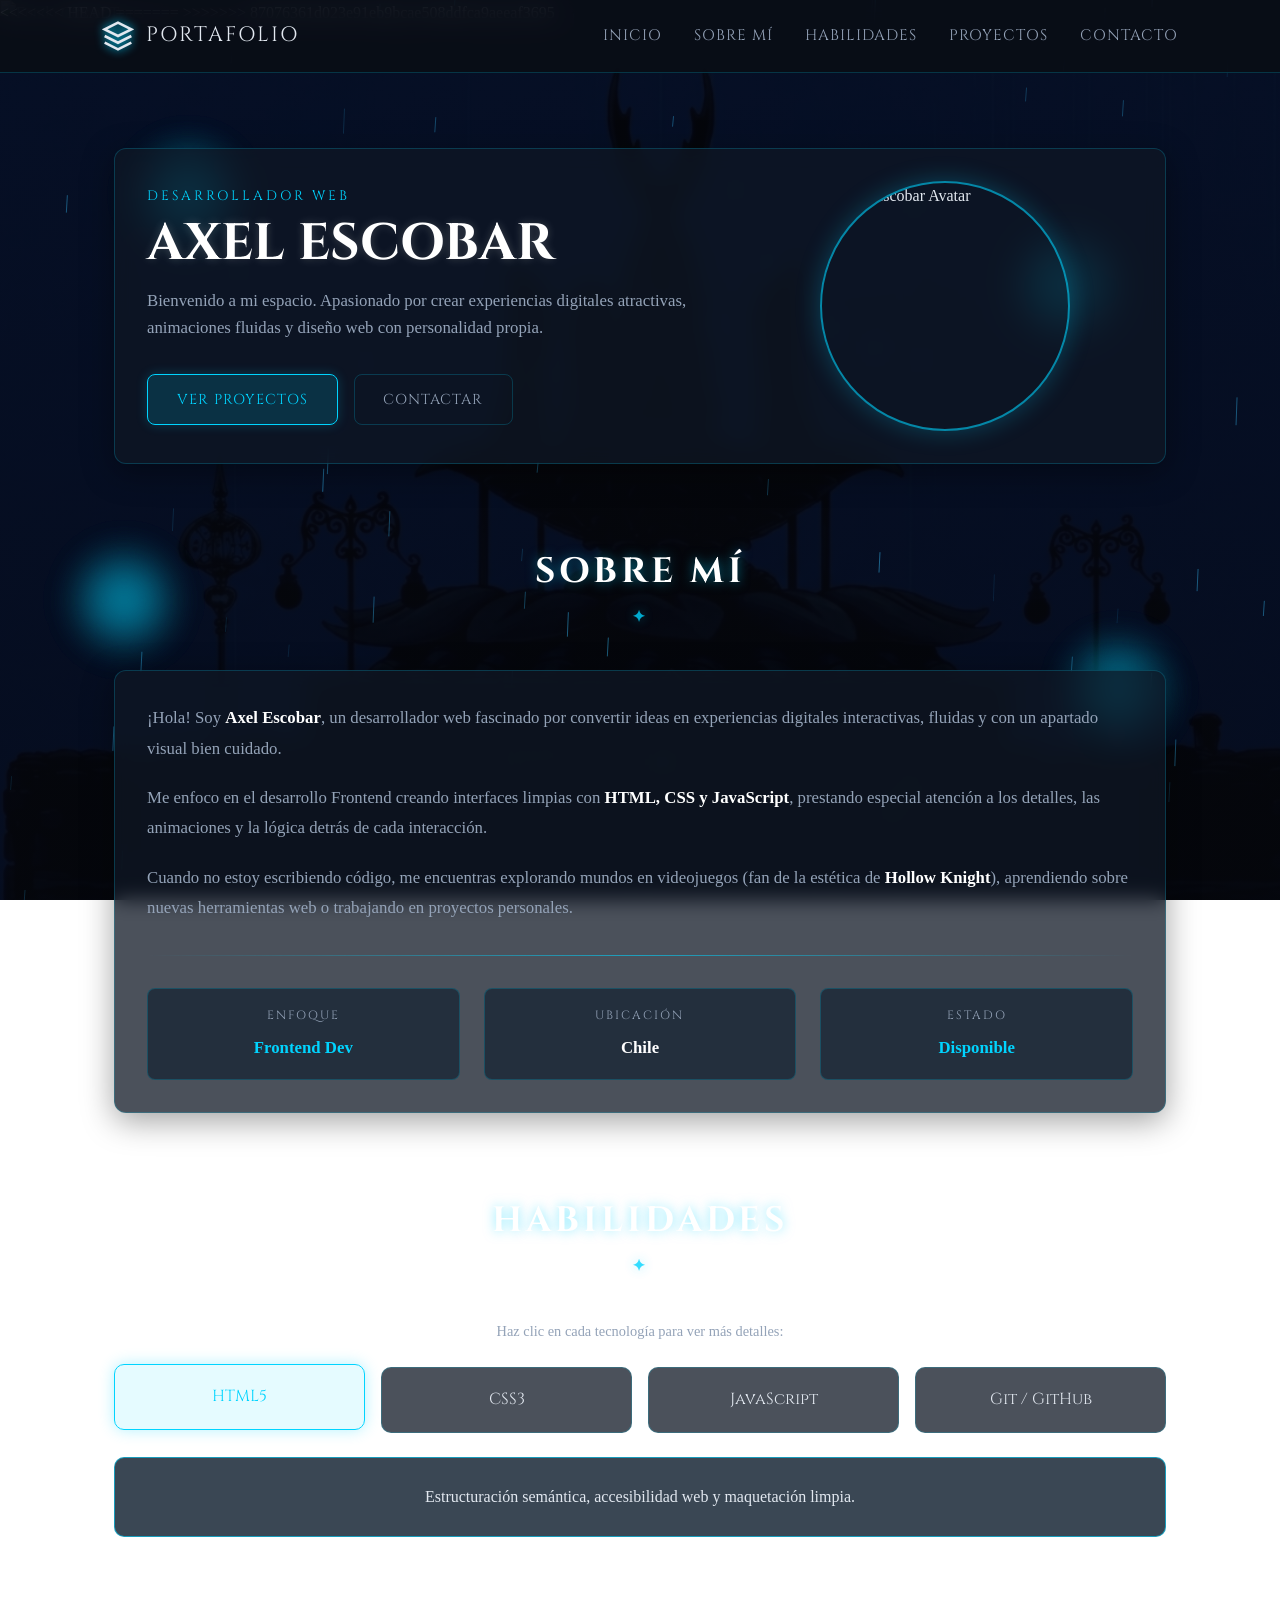
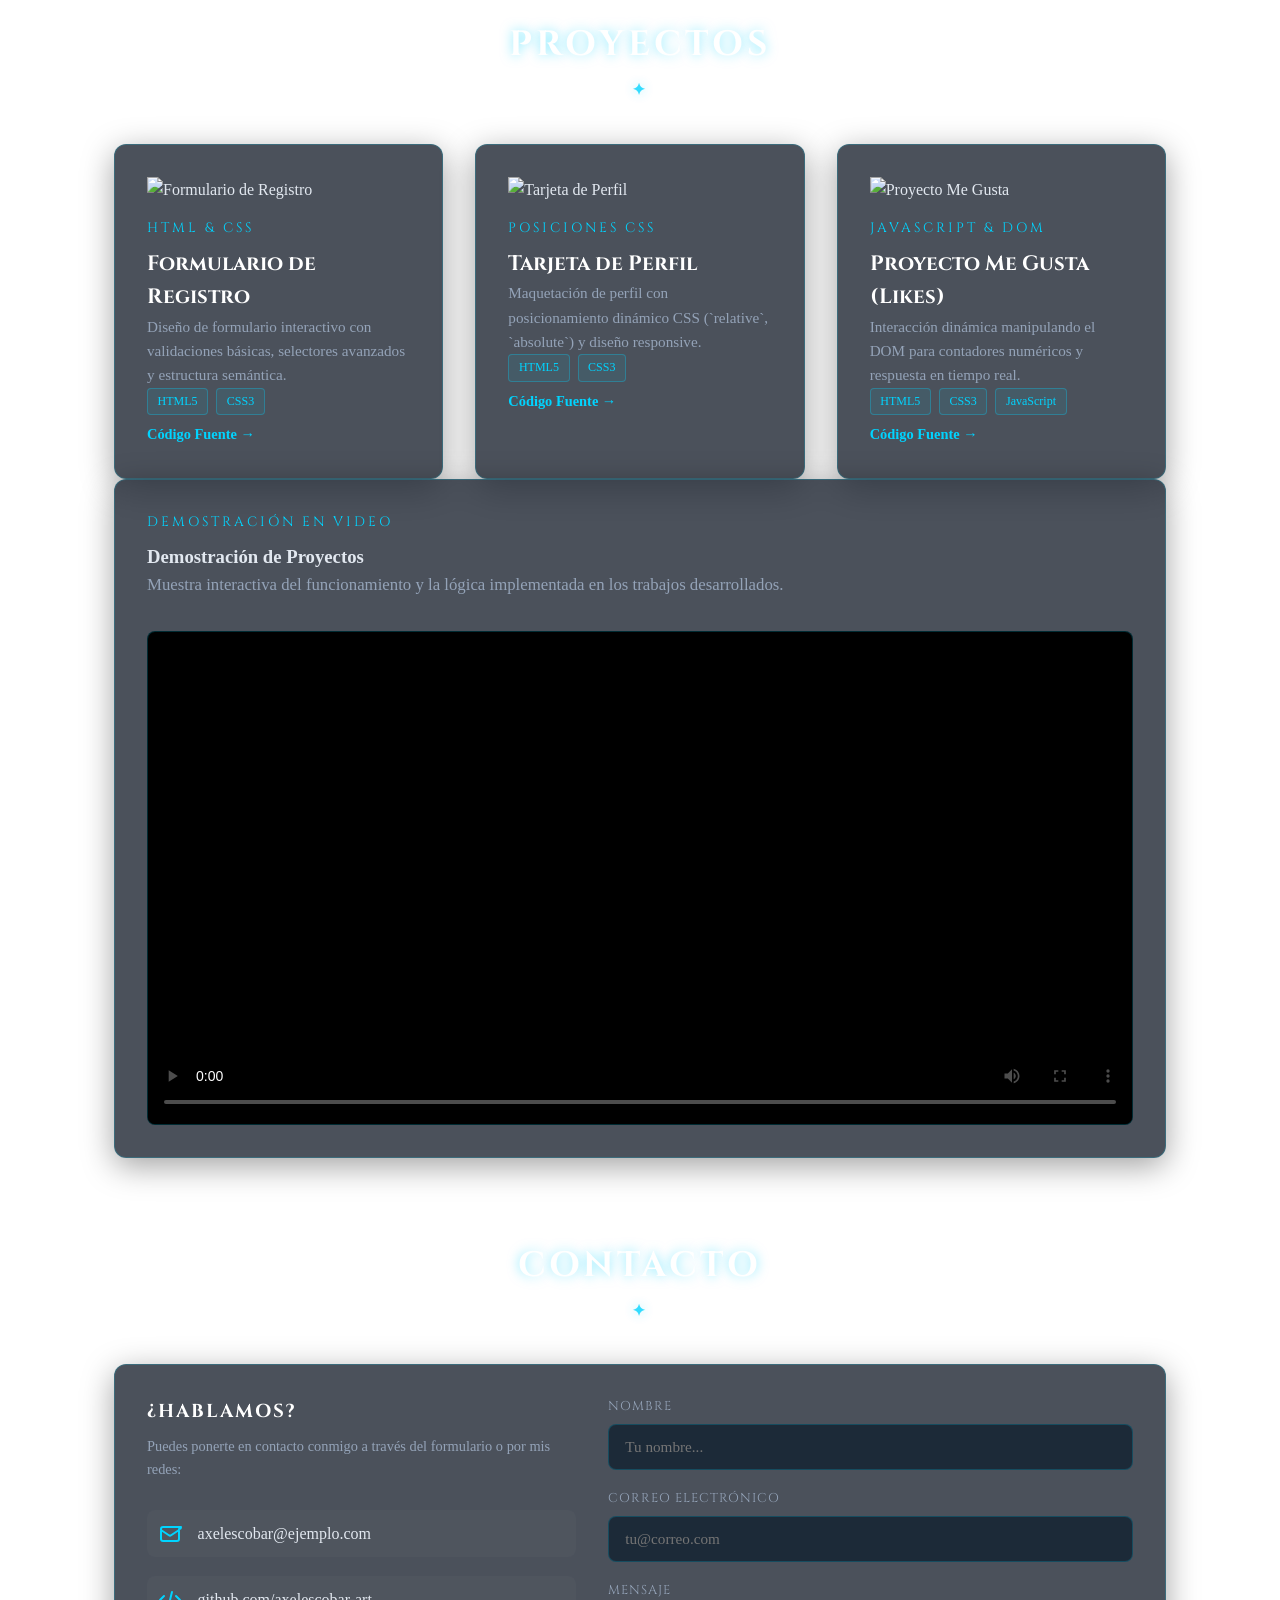
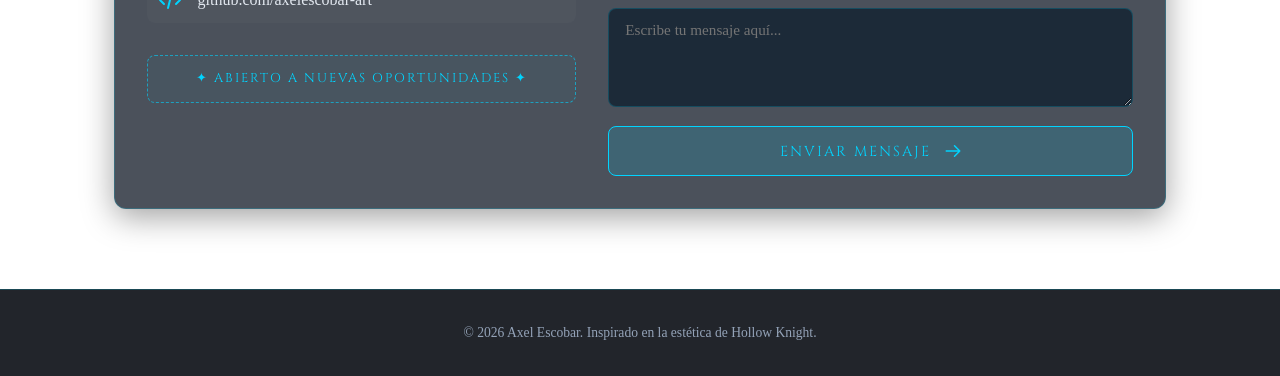
==== commit e098b316: "ok" ====
--- a/Mi_portafolio/index.html
+++ b/Mi_portafolio/index.html
@@ -12,6 +12,20 @@
     <link rel="stylesheet" href="https://fonts.googleapis.com/css2?family=Cinzel:wght@400;700&display=swap">
     <link rel="stylesheet" href="static/css/style.css">
 </head>
+<<<<<<< HEAD
+=======
+<body>
+
+<div class="contenedor-fondo">
+  <img src="images/fondo en negro.png" class="imagen-fondo" alt="Fondo City of Tears" />
+  
+  <!-- Faros ajustados dinámicamente -->
+  <div class="faro faro-izq-1"></div>
+  <div class="faro faro-izq-2"></div>
+  <div class="faro faro-der-1"></div>
+  <div class="faro faro-der-2"></div>
+</div>
+>>>>>>> 87076361d023e91eb9bcae508ddfca9aeeaf3695
 
 <body>
 
--- a/Mi_portafolio/static/css/style.css
+++ b/Mi_portafolio/static/css/style.css
@@ -1,5 +1,6 @@
 /* STREAMING_CHUNK:Definiendo variables globales y reseteo base... */
 :root {
+<<<<<<< HEAD
     --color-fondo: #0a0e14;
     --color-tarjeta: rgba(15, 23, 36, 0.75);
     --color-tarjeta-hover: rgba(22, 34, 52, 0.85);
@@ -10,6 +11,27 @@
     --color-texto: #e2e8f0;
     --color-texto-secundario: #94a3b8;
     --fuente-titulo: 'Cinzel', serif;
+=======
+    --bg-principal: #05070d;
+    --bg-tarjeta: rgba(12, 18, 32, 0.82);
+    --bg-tarjeta-hover: rgba(20, 30, 52, 0.92);
+
+    --color-primario: #2b598f;
+    /* Azul cobalto base */
+    --color-brillante: #38bdf8;
+    /* Cian reluciente de la lluvia */
+    --color-acento: #818cf8;
+    /* Azul índigo suave */
+
+    --texto-principal: #f1f5f9;
+    --texto-secundario: #94a3b8;
+
+    --borde-seda: rgba(56, 189, 248, 0.25);
+    --borde-brillante: rgba(56, 189, 248, 0.8);
+    --sombra-glow: 0 0 18px rgba(56, 189, 248, 0.4);
+
+    --fuente-titulos: 'Cinzel', serif;
+>>>>>>> 87076361d023e91eb9bcae508ddfca9aeeaf3695
     --fuente-cuerpo: 'Plus Jakarta Sans', sans-serif;
     --transicion-suave: all 0.3s cubic-bezier(0.4, 0, 0.2, 1);
 }
@@ -25,6 +47,22 @@
 }
 
 body {
+<<<<<<< HEAD
+=======
+    background-color: var(--bg-principal);
+
+    /* Superposición de capas oscuras para atenuar la imagen de fondo */
+    background-image:
+        linear-gradient(rgba(5, 7, 13, 0.84), rgba(5, 7, 13, 0.88)),
+        url('../images/fondo\ en\ negro.png');
+
+    background-size: cover;
+    background-position: center;
+    background-attachment: fixed;
+    background-repeat: no-repeat;
+
+    color: var(--texto-principal);
+>>>>>>> 87076361d023e91eb9bcae508ddfca9aeeaf3695
     font-family: var(--fuente-cuerpo);
     background-color: var(--color-fondo);
     color: var(--color-texto);
@@ -686,8 +724,13 @@
         transition: clip-path 0.4s ease-in-out;
     }
 
+<<<<<<< HEAD
     .nav-menu.activo {
         clip-path: circle(150% at 100% 0);
+=======
+    .nav-menu.active {
+        display: flex;
+>>>>>>> 87076361d023e91eb9bcae508ddfca9aeeaf3695
     }
 
     .hero-contenido {
@@ -707,4 +750,143 @@
     .contenedor-contacto-doble {
         grid-template-columns: 1fr;
     }
+<<<<<<< HEAD
+=======
+}
+
+/* ===================================================
+   FONDO DE LLUVIA (CANVAS)
+   =================================================== */
+#bg-particulas {
+    position: fixed;
+    top: 0;
+    left: 0;
+    width: 100vw;
+    height: 100vh;
+    pointer-events: none;
+    z-index: 0;
+    opacity: 0.6;
+}
+
+main,
+header,
+footer {
+    position: relative;
+    z-index: 1;
+}
+
+/* ===================================================
+   EFECTO FAROS ENCENDIDOS EN EL FONDO
+   =================================================== */
+.faro {
+    position: absolute;
+    top: 500px;
+    width: 14px;
+    height: 22px;
+    background: radial-gradient(circle, #7dd3fc 20%, #38bdf8 60%, transparent 100%);
+    border-radius: 50%;
+    pointer-events: none;
+    z-index: 0;
+
+    box-shadow:
+        0 0 15px #38bdf8,
+        0 0 35px rgba(56, 189, 248, 0.8),
+        0 0 75px rgba(56, 189, 248, 0.4);
+
+    animation: titileo-faro 4s infinite ease-in-out alternate;
+}
+
+/* --- FAROS LADO IZQUIERDO --- */
+
+.faro-izq-alto {
+    left: calc(50% - 378px);
+    top: 480px;
+}
+
+.faro-izq-1 {
+    left: calc(50% - 322px);
+    animation-delay: 0.8s;
+}
+
+.faro-izq-2 {
+    left: calc(50% - 250px);
+    animation-delay: 1.5s;
+}
+
+/* Contenedor fijos y sin scroll */
+/* ===================================================
+   CAPA DE FONDO Y FAROS ANIMADOS
+   =================================================== */
+.contenedor-fondo {
+    position: fixed;
+    top: 0;
+    left: 0;
+    width: 100vw;
+    height: 100vh;
+    z-index: -1;
+    overflow: hidden;
+}
+
+.imagen-fondo {
+    width: 100%;
+    height: 100%;
+    object-fit: cover;
+    filter: brightness(0.4);
+}
+
+/* Estilo exacto con tus dimensiones originales */
+.faro {
+    position: absolute;
+    width: 25.5px;
+    height: 28px;
+    background: radial-gradient(ellipse at center, #7dd3fc 0%, #38bdf8 45%, transparent 75%);
+    border-radius: 50%;
+    pointer-events: none;
+    z-index: 0;
+    
+    /* Duración de 8 segundos para una respiración mística y muy pausada */
+    animation: respiracion-faro 8s infinite ease-in-out;
+}
+
+/* Posiciones exactas y tiempos de desfase ampliados */
+.faro-izq-1 { 
+    top: 66.3%; 
+    left: 26.8%; 
+    animation-delay: 0s; 
+}
+
+.faro-izq-2 { 
+    top: 66.3%; 
+    left: 34.7%; 
+    animation-delay: 2s; 
+}
+
+.faro-der-1 { 
+    top: 67.8%; 
+    left: 72.8%; 
+    animation-delay: 4s; 
+}
+
+.faro-der-2 { 
+    top: 67.8%; 
+    left: 81.1%; 
+    animation-delay: 6s; 
+}
+
+@keyframes respiracion-faro {
+    0%, 100% {
+        opacity: 0.55;
+        box-shadow: 
+            0 0 8px #38bdf8,
+            0 0 18px rgba(56, 189, 248, 0.5),
+            0 0 35px rgba(56, 189, 248, 0.25);
+    }
+    50% {
+        opacity: 0.95;
+        box-shadow: 
+            0 0 16px #7dd3fc,
+            0 0 32px rgba(56, 189, 248, 0.85),
+            0 0 65px rgba(56, 189, 248, 0.5);
+    }
+>>>>>>> 87076361d023e91eb9bcae508ddfca9aeeaf3695
 }
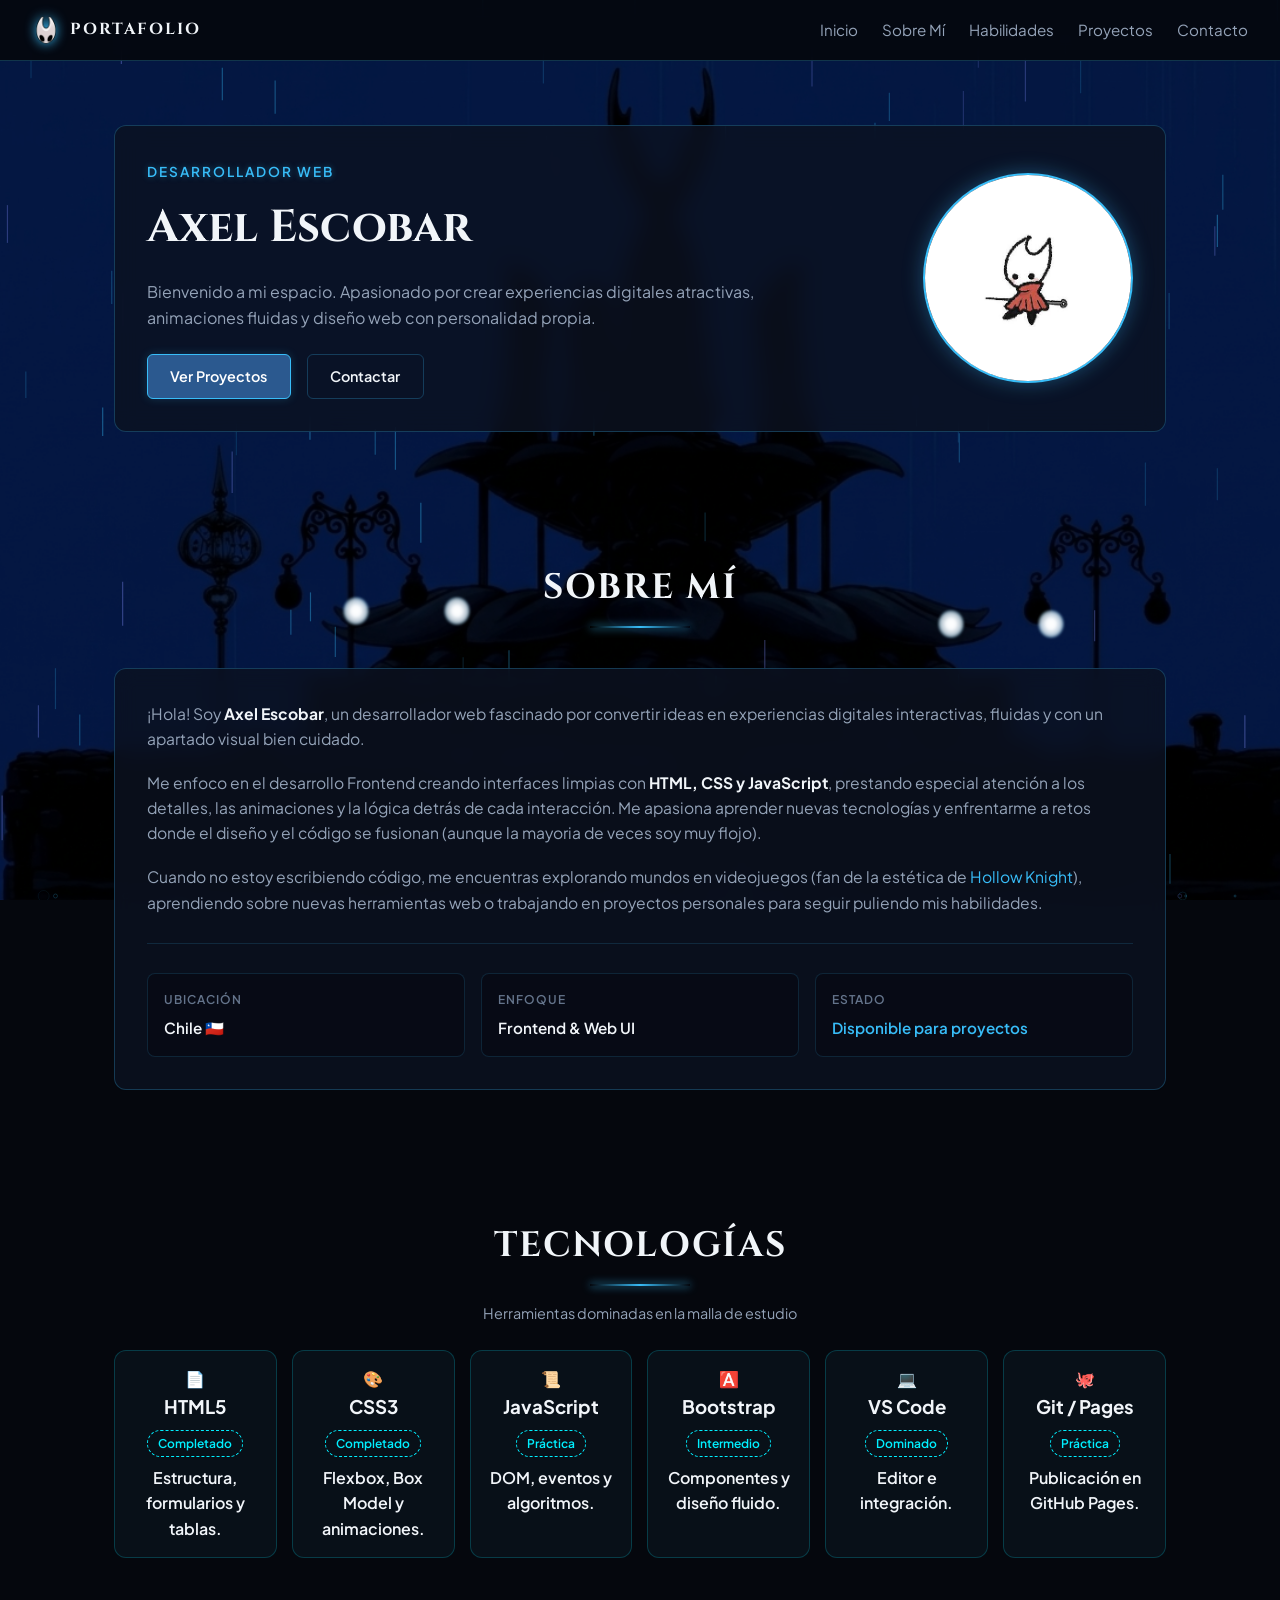
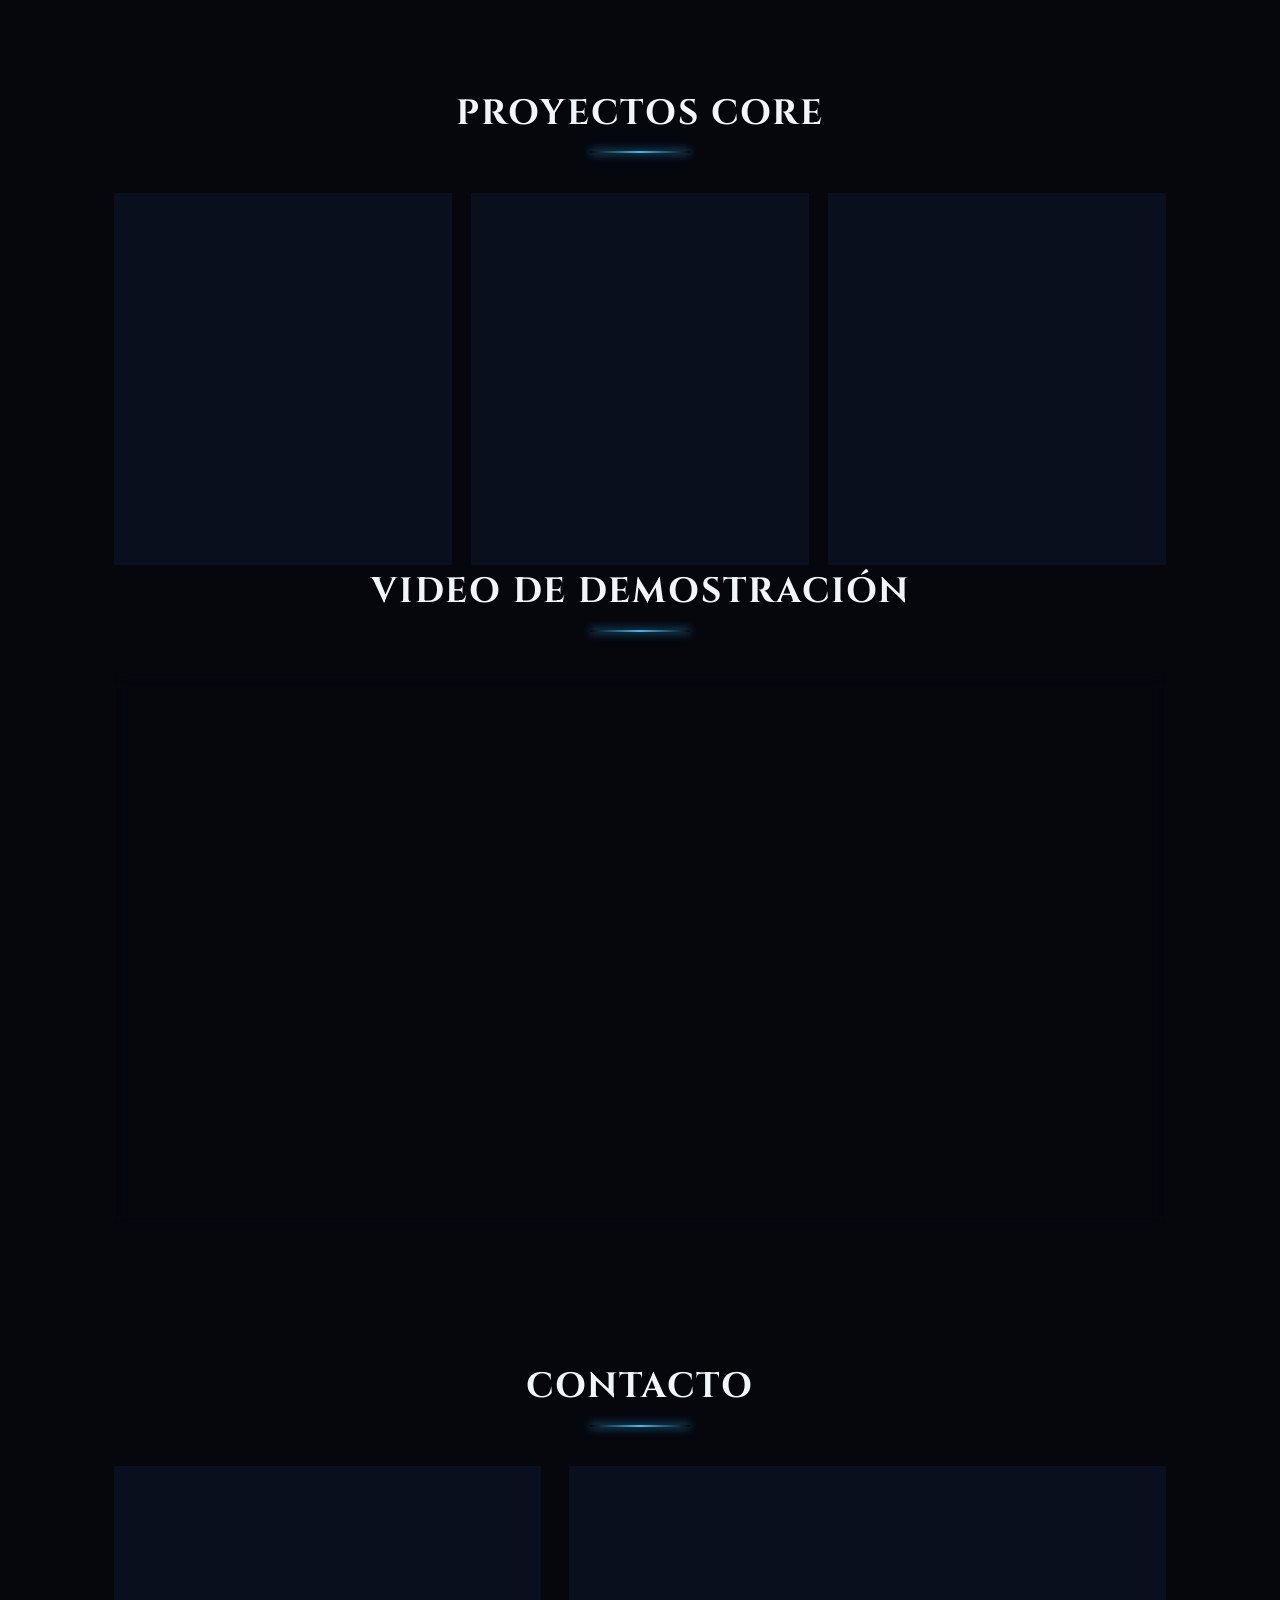
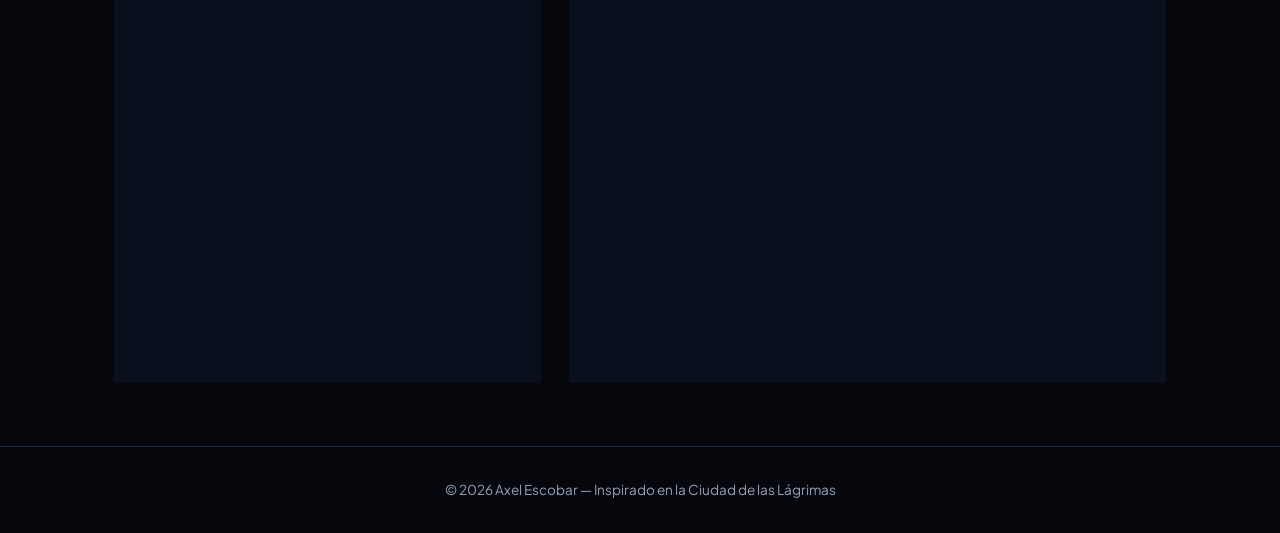
==== commit 68e10d44: "ok" ====
--- a/Mi_portafolio/index.html
+++ b/Mi_portafolio/index.html
@@ -4,74 +4,67 @@
 <head>
     <meta charset="UTF-8">
     <meta name="viewport" content="width=device-width, initial-scale=1.0">
-    <meta name="author" content="Axel Escobar">
-    <title>Axel Escobar | Portafolio</title>
+    <title>Portafolio - Ciudad de las Lágrimas</title>
     <!-- Fuentes de Google -->
     <link rel="preconnect" href="https://fonts.googleapis.com">
     <link rel="preconnect" href="https://fonts.gstatic.com" crossorigin>
-    <link rel="stylesheet" href="https://fonts.googleapis.com/css2?family=Cinzel:wght@400;700&display=swap">
+    <link
+        href="https://fonts.googleapis.com/css2?family=Cinzel:wght@700&family=Plus+Jakarta+Sans:wght@400;600&display=swap"
+        rel="stylesheet">
     <link rel="stylesheet" href="static/css/style.css">
 </head>
-<<<<<<< HEAD
-=======
+
 <body>
 
-<div class="contenedor-fondo">
-  <img src="images/fondo en negro.png" class="imagen-fondo" alt="Fondo City of Tears" />
-  
-  <!-- Faros ajustados dinámicamente -->
-  <div class="faro faro-izq-1"></div>
-  <div class="faro faro-izq-2"></div>
-  <div class="faro faro-der-1"></div>
-  <div class="faro faro-der-2"></div>
-</div>
->>>>>>> 87076361d023e91eb9bcae508ddfca9aeeaf3695
-
-<body>
-
-    <!-- Fondo dinámico con partículas y luces -->
     <div class="contenedor-fondo">
+        <img src="static/images/fondo en negro.png" class="imagen-fondo" alt="Fondo City of Tears" />
+
+        <!-- Faros ajustados dinámicamente -->
         <div class="faro faro-izq-1"></div>
         <div class="faro faro-izq-2"></div>
         <div class="faro faro-der-1"></div>
         <div class="faro faro-der-2"></div>
     </div>
+
+    <!-- Canvas del fondo para la lluvia -->
     <canvas id="bg-particulas"></canvas>
 
-    <!-- Header / Navegación -->
+    <!-- HEADER Y NAVEGACIÓN -->
     <header class="header">
         <div class="logo">
-            <svg class="logo-icono" viewBox="0 0 24 24" fill="none" stroke="currentColor" stroke-width="2">
-                <path d="M12 2L2 7l10 5 10-5-10-5zM2 17l10 5 10-5M2 12l10 5 10-5" />
-            </svg>
+            <img src="static/images/silkssong.png" alt="Icono Logo" class="logo-icono">
             <span>PORTAFOLIO</span>
         </div>
-        <button class="menu-toggle" id="menu-toggle" aria-label="Abrir menú">☰</button>
-        <nav class="nav-menu" id="nav-menu">
-            <a href="#inicio">INICIO</a>
-            <a href="#sobre-mi">SOBRE MÍ</a>
-            <a href="#habilidades">HABILIDADES</a>
-            <a href="#proyectos">PROYECTOS</a>
-            <a href="#contacto">CONTACTO</a>
+        <button class="menu-toggle" id="menuToggle">☰</button>
+        <nav class="nav-menu" id="navMenu">
+            <a href="#inicio">Inicio</a>
+            <a href="#sobre-mi">Sobre Mí</a>
+            <a href="#habilidades">Habilidades</a>
+            <a href="#proyectos">Proyectos</a>
+            <a href="#contacto">Contacto</a>
         </nav>
     </header>
 
     <main>
-        <!-- SECCIÓN INICIO / HERO -->
-        <section id="inicio" class="seccion hero">
-            <div class="tarjeta hero-contenido">
-                <div class="hero-texto">
-                    <span class="subtitulo-seda">DESARROLLADOR WEB</span>
-                    <h1>AXEL ESCOBAR</h1>
-                    <p class="perfil">Bienvenido a mi espacio. Apasionado por crear experiencias digitales atractivas,
-                        animaciones fluidas y diseño web con personalidad propia.</p>
-                    <div class="hero-botones">
-                        <a href="#proyectos" class="btn btn-primario">VER PROYECTOS</a>
-                        <a href="#contacto" class="btn btn-secundario">CONTACTAR</a>
-                    </div>
-                </div>
-                <div class="hero-imagen">
-                    <img src="static/images/avatar.png" alt="Axel Escobar Avatar">
+        <!-- SECCIÓN HERO -->
+        <section id="inicio" class="seccion">
+            <div class="tarjeta hero">
+                <div class="hero-contenido">
+                    <div class="hero-texto">
+                        <span class="subtitulo-seda">DESARROLLADOR WEB</span>
+                        <h1>Axel Escobar</h1>
+                        <p class="perfil">
+                            Bienvenido a mi espacio. Apasionado por crear experiencias digitales atractivas, animaciones
+                            fluidas y diseño web con personalidad propia.
+                        </p>
+                        <div class="hero-botones">
+                            <a href="#proyectos" class="btn btn-primario">Ver Proyectos</a>
+                            <a href="#contacto" class="btn btn-secundario">Contactar</a>
+                        </div>
+                    </div>
+                    <div class="hero-imagen">
+                        <img src="static/images/hornetchiquita.png" alt="Foto de Perfil">
+                    </div>
                 </div>
             </div>
         </section>
@@ -82,205 +75,252 @@
             <div class="tarjeta tarjeta-sobre-mi">
                 <p>¡Hola! Soy <strong>Axel Escobar</strong>, un desarrollador web fascinado por convertir ideas en
                     experiencias digitales interactivas, fluidas y con un apartado visual bien cuidado.</p>
-                <p>Me enfoco en el desarrollo Frontend creando interfaces limpias con <strong class="texto-azul">HTML,
-                        CSS y JavaScript</strong>, prestando especial atención a los detalles, las animaciones y la
-                    lógica detrás de cada interacción.</p>
+
+                <p>Me enfoco en el desarrollo Frontend creando interfaces limpias con <strong>HTML, CSS y
+                        JavaScript</strong>, prestando especial atención a los detalles, las animaciones y la lógica
+                    detrás de cada interacción. Me apasiona aprender nuevas tecnologías y enfrentarme a retos donde el
+                    diseño y el código se fusionan (aunque la mayoria de veces soy muy flojo).</p>
+
                 <p>Cuando no estoy escribiendo código, me encuentras explorando mundos en videojuegos (fan de la
-                    estética de <strong class="texto-azul">Hollow Knight</strong>), aprendiendo sobre nuevas
-                    herramientas web o trabajando en proyectos personales.</p>
+                    estética de <span class="texto-azul">Hollow Knight</span>), aprendiendo sobre nuevas herramientas
+                    web o trabajando en proyectos personales para seguir puliendo mis habilidades.</p>
 
                 <hr class="linea-divisora">
 
                 <div class="grid-detalles">
                     <div class="caja-detalle">
+                        <span class="etiqueta-det">UBICACIÓN</span>
+                        <span class="valor-det">Chile 🇨🇱</span>
+                    </div>
+                    <div class="caja-detalle">
                         <span class="etiqueta-det">ENFOQUE</span>
-                        <span class="valor-det texto-destacado">Frontend Dev</span>
-                    </div>
-                    <div class="caja-detalle">
-                        <span class="etiqueta-det">UBICACIÓN</span>
-                        <span class="valor-det">Chile</span>
+                        <span class="valor-det">Frontend & Web UI</span>
                     </div>
                     <div class="caja-detalle">
                         <span class="etiqueta-det">ESTADO</span>
-                        <span class="valor-det texto-destacado">Disponible</span>
-                    </div>
-                </div>
-            </div>
-        </section>
-
-        <!-- SECCIÓN HABILIDADES -->
+                        <span class="valor-det texto-destacado">Disponible para proyectos</span>
+                    </div>
+                </div>
+            </div>
+        </section>
+
+        <!-- SECCIÓN TECNOLOGÍAS / HABILIDADES -->
         <section id="habilidades" class="seccion">
-            <h2>HABILIDADES</h2>
-            <p class="instruccion-habilidades">Haz clic en cada tecnología para ver más detalles:</p>
+            <h2>TECNOLOGÍAS</h2>
+            <p class="instruccion-habilidades">Herramientas dominadas en la malla de estudio</p>
 
             <div class="grid-habilidades">
-                <div class="tarjeta-habilidad activa"
-                    data-info="Estructuración semántica, accesibilidad web y maquetación limpia.">HTML5</div>
-                <div class="tarjeta-habilidad"
-                    data-info="Diseño responsive, Flexbox, CSS Grid, animaciones y efectos visuales personalizados.">
-                    CSS3</div>
-                <div class="tarjeta-habilidad"
-                    data-info="Manipulación del DOM, eventos, Lógica de programación ES6+ y asincronía.">JavaScript
-                </div>
-                <div class="tarjeta-habilidad"
-                    data-info="Control de versiones, manejo de repositorios y trabajo colaborativo.">Git / GitHub</div>
-            </div>
-
-            <div class="panel-info-habilidad" id="panel-info">
-                Estructuración semántica, accesibilidad web y maquetación limpia.
-            </div>
-        </section>
-
-        <!-- SECCIÓN PROYECTOS -->
+                <div class="tarjeta-habilidad">
+                    <div class="icono-tech">📄</div>
+                    <h3>HTML5</h3>
+                    <span class="badge-tech">Completado</span>
+                    <p>Estructura, formularios y tablas.</p>
+                </div>
+
+                <div class="tarjeta-habilidad">
+                    <div class="icono-tech">🎨</div>
+                    <h3>CSS3</h3>
+                    <span class="badge-tech">Completado</span>
+                    <p>Flexbox, Box Model y animaciones.</p>
+                </div>
+
+                <div class="tarjeta-habilidad">
+                    <div class="icono-tech">📜</div>
+                    <h3>JavaScript</h3>
+                    <span class="badge-tech badge-práctica">Práctica</span>
+                    <p>DOM, eventos y algoritmos.</p>
+                </div>
+
+                <div class="tarjeta-habilidad">
+                    <div class="icono-tech">🅰️</div>
+                    <h3>Bootstrap</h3>
+                    <span class="badge-tech badge-intermedio">Intermedio</span>
+                    <p>Componentes y diseño fluido.</p>
+                </div>
+
+                <div class="tarjeta-habilidad">
+                    <div class="icono-tech">💻</div>
+                    <h3>VS Code</h3>
+                    <span class="badge-tech">Dominado</span>
+                    <p>Editor e integración.</p>
+                </div>
+
+                <div class="tarjeta-habilidad">
+                    <div class="icono-tech">🐙</div>
+                    <h3>Git / Pages</h3>
+                    <span class="badge-tech badge-práctica">Práctica</span>
+                    <p>Publicación en GitHub Pages.</p>
+                </div>
+            </div>
+        </section>
+
+       <!-- SECCIÓN PROYECTOS CORE -->
         <section id="proyectos" class="seccion">
-            <h2>PROYECTOS</h2>
-
-            <!-- Grid de Tarjetas de Proyectos -->
+            <h2>PROYECTOS CORE</h2>
+
+            <!-- Grid de Proyectos -->
             <div class="grid-proyectos">
-
-                <!-- Proyecto 1 -->
+                <!-- Tarjeta 1 -->
                 <div class="tarjeta tarjeta-proyecto">
                     <div class="imagen-proyecto">
                         <img src="static/images/proyecto1.png" alt="Formulario de Registro">
                     </div>
                     <div class="contenido-proyecto">
-                        <span class="subtitulo-seda">HTML & CSS</span>
+                        <span class="badge-categoria">HTML Basics Core</span>
                         <h3>Formulario de Registro</h3>
-                        <p>Diseño de formulario interactivo con validaciones básicas, selectores avanzados y estructura
-                            semántica.</p>
-                        <div class="tags-tecnologias">
-                            <span class="tag">HTML5</span>
-                            <span class="tag">CSS3</span>
-                        </div>
-                        <div class="enlaces-proyecto">
-                            <a href="https://github.com/axelescobar-art" target="_blank" rel="noopener">Código Fuente
-                                →</a>
-                        </div>
-                    </div>
-                </div>
-
-                <!-- Proyecto 2 -->
+                        <p>Diseño de formulario con validaciones básicas, inputs variados, selectores y etiquetas semánticas.</p>
+                        <div class="acciones-proyecto">
+                            <button class="btn-detalles">Detalles</button>
+                            <a href="https://github.com/axelescobar-art" target="_blank" rel="noopener" class="btn-github" aria-label="GitHub">
+                                🐙
+                            </a>
+                        </div>
+                    </div>
+                </div>
+
+                <!-- Tarjeta 2 -->
                 <div class="tarjeta tarjeta-proyecto">
                     <div class="imagen-proyecto">
                         <img src="static/images/proyecto2.png" alt="Tarjeta de Perfil">
                     </div>
                     <div class="contenido-proyecto">
-                        <span class="subtitulo-seda">POSICIONES CSS</span>
-                        <h3>Tarjeta de Perfil</h3>
-                        <p>Maquetación de perfil con posicionamiento dinámico CSS (`relative`, `absolute`) y diseño
-                            responsive.</p>
-                        <div class="tags-tecnologias">
-                            <span class="tag">HTML5</span>
-                            <span class="tag">CSS3</span>
-                        </div>
-                        <div class="enlaces-proyecto">
-                            <a href="https://github.com/axelescobar-art" target="_blank" rel="noopener">Código Fuente
-                                →</a>
-                        </div>
-                    </div>
-                </div>
-
-                <!-- Proyecto 3 -->
+                        <span class="badge-categoria">Posiciones Core</span>
+                        <h3>Tarjeta de Usuario & Perfil</h3>
+                        <p>Maquetación de perfil con posiciones CSS (`relative`, `absolute`) y diseño modular.</p>
+                        <div class="acciones-proyecto">
+                            <button class="btn-detalles">Detalles</button>
+                            <a href="https://github.com/axelescobar-art" target="_blank" rel="noopener" class="btn-github" aria-label="GitHub">
+                                🐙
+                            </a>
+                        </div>
+                    </div>
+                </div>
+
+                <!-- Tarjeta 3 -->
                 <div class="tarjeta tarjeta-proyecto">
                     <div class="imagen-proyecto">
                         <img src="static/images/proyecto3.png" alt="Proyecto Me Gusta">
                     </div>
                     <div class="contenido-proyecto">
-                        <span class="subtitulo-seda">JAVASCRIPT & DOM</span>
+                        <span class="badge-categoria">DOM JS Core</span>
                         <h3>Proyecto Me Gusta (Likes)</h3>
-                        <p>Interacción dinámica manipulando el DOM para contadores numéricos y respuesta en tiempo real.
-                        </p>
-                        <div class="tags-tecnologias">
-                            <span class="tag">HTML5</span>
-                            <span class="tag">CSS3</span>
-                            <span class="tag">JavaScript</span>
-                        </div>
-                        <div class="enlaces-proyecto">
-                            <a href="https://github.com/axelescobar-art" target="_blank" rel="noopener">Código Fuente
-                                →</a>
-                        </div>
-                    </div>
-                </div>
-
-            </div>
-
-            <!-- SECCIÓN DEL VIDEO DE DEMOSTRACIÓN -->
-            <div class="tarjeta tarjeta-video">
-                <span class="subtitulo-seda">DEMOSTRACIÓN EN VIDEO</span>
-                <h3>Demostración de Proyectos</h3>
-                <p class="perfil">Muestra interactiva del funcionamiento y la lógica implementada en los trabajos
-                    desarrollados.</p>
-
-                <div class="contenedor-video">
+                        <p>Interacción dinámica con el DOM para contadores numéricos mediante `querySelector` y `onclick`.</p>
+                        <div class="acciones-proyecto">
+                            <button class="btn-detalles">Detalles</button>
+                            <a href="https://github.com/axelescobar-art" target="_blank" rel="noopener" class="btn-github" aria-label="GitHub">
+                                🐙
+                            </a>
+                        </div>
+                    </div>
+                </div>
+            </div>
+
+            <!-- Demostración en Video -->
+            <div class="seccion-video">
+                <h2>VIDEO DE DEMOSTRACIÓN</h2>
+
+                <div class="tarjeta contenedor-video">
                     <video controls poster="static/images/preview-proyecto.png">
                         <source src="static/video/demo-proyecto.mp4" type="video/mp4">
-                        Tu navegador no soporta la reproducción de video.
+                        Tu navegador no soporta el reproductor de video.
                     </video>
                 </div>
             </div>
         </section>
 
-        <!-- SECCIÓN CONTACTO -->
+        <!-- SECCIÓN CONTACTO (ESTILO CIUDAD DE LAS LÁGRIMAS) -->
         <section id="contacto" class="seccion">
             <h2>CONTACTO</h2>
-            <div class="tarjeta contenedor-contacto-doble">
-                <div class="columna-info">
-                    <h3>¿HABLAMOS?</h3>
-                    <p class="subtitulo-contacto">Puedes ponerte en contacto conmigo a través del formulario o por mis
-                        redes:</p>
+
+            <div class="contenedor-contacto-doble">
+
+                <!-- COLUMNA IZQUIERDA: INFORMACIÓN Y REDES -->
+                <div class="tarjeta columna-info">
+                    <h3>Información</h3>
+                    <p class="subtitulo-contacto">Conecta conmigo o envíame un mensaje directo.</p>
 
                     <div class="lista-contacto">
-                        <a href="mailto:tuemail@ejemplo.com" class="item-contacto">
-                            <svg class="icono-contacto" fill="none" stroke="currentColor" viewBox="0 0 24 24">
-                                <path stroke-linecap="round" stroke-linejoin="round" stroke-width="2"
-                                    d="M3 8l7.89 5.26a2 2 0 002.22 0L21 8M5 19h14a2 2 0 002-2V7a2 2 0 002-2H5a2 2 0 00-2 2v10a2 2 0 002 2z" />
-                            </svg>
-                            <span>axelescobar@ejemplo.com</span>
+                        <!-- Email -->
+                        <a href="mailto:axelescobar802@gmail.com" class="item-contacto">
+                            <div class="icono-contacto">
+                                <svg viewBox="0 0 24 24" fill="currentColor">
+                                    <path
+                                        d="M20 4H4c-1.1 0-1.99.9-1.99 2L2 18c0 1.1.9 2 2 2h16c1.1 0 2-.9 2-2V6c0-1.1-.9-2-2-2zm0 4l-8 5-8-5V6l8 5 8-5v2z" />
+                                </svg>
+                            </div>
+                            <span>axelescobar802@gmail.com</span>
                         </a>
+
+                        <!-- GitHub -->
                         <a href="https://github.com/axelescobar-art" target="_blank" class="item-contacto">
-                            <svg class="icono-contacto" fill="none" stroke="currentColor" viewBox="0 0 24 24">
-                                <path stroke-linecap="round" stroke-linejoin="round" stroke-width="2"
-                                    d="M10 20l4-16m4 4l4 4-4 4M6 16l-4-4 4-4" />
-                            </svg>
-                            <span>github.com/axelescobar-art</span>
+                            <div class="icono-contacto">
+                                <svg viewBox="0 0 24 24" fill="currentColor">
+                                    <path
+                                        d="M12 2A10 10 0 0 0 2 12c0 4.42 2.87 8.17 6.84 9.5.5.08.66-.23.66-.5v-1.69c-2.77.6-3.36-1.34-3.36-1.34-.46-1.16-1.11-1.47-1.11-1.47-.91-.62.07-.6.07-.6 1 .07 1.53 1.03 1.53 1.03.87 1.52 2.34 1.07 2.91.83.1-.65.35-1.09.63-1.34-2.22-.25-4.55-1.11-4.55-4.92 0-1.11.38-2 1.03-2.71-.1-.25-.45-1.29.1-2.64 0 0 .84-.27 2.75 1.02.79-.22 1.65-.33 2.5-.33.85 0 1.71.11 2.5.33 1.91-1.29 2.75-1.02 2.75-1.02.55 1.35.2 2.39.1 2.64.65.71 1.03 1.6 1.03 2.71 0 3.82-2.34 4.66-4.57 4.91.36.31.69.92.69 1.85V21c0 .27.16.59.67.5C19.14 20.16 22 16.42 22 12A10 10 0 0 0 12 2z" />
+                                </svg>
+                            </div>
+                            <span>axelescobar-art</span>
                         </a>
-                    </div>
-
+
+                        <!-- LinkedIn -->
+                        <a href="https://www.linkedin.com/in/axel-escobar-29807a439/" target="_blank"
+                            class="item-contacto">
+                            <div class="icono-contacto">
+                                <svg viewBox="0 0 24 24" fill="currentColor">
+                                    <path
+                                        d="M19 3a2 2 0 0 1 2 2v14a2 2 0 0 1-2 2H5a2 2 0 0 1-2-2V5a2 2 0 0 1 2-2h14m-.5 15.5v-5.3a3.26 3.26 0 0 0-3.26-3.26c-.85 0-1.84.52-2.28 1.3v-1.11h-2.79v8.37h2.79v-4.93c0-.77.62-1.4 1.39-1.4a1.4 1.4 0 0 1 1.4 1.4v4.93h2.75M6.46 10.9v8.37H9.25V10.9H6.46M7.86 6.6a1.49 1.49 0 0 0-1.5 1.5 1.49 1.49 0 0 0 1.5 1.49c.82 0 1.5-.67 1.5-1.49a1.49 1.49 0 0 0-1.5-1.5z" />
+                                </svg>
+                            </div>
+                            <span>axel-escobar</span>
+                        </a>
+                    </div>
+
+                    <!-- Insignia / Tag de estado -->
                     <div class="badge-estado">
-                        ✦ ABIERTO A NUEVAS OPORTUNIDADES ✦
-                    </div>
-                </div>
-
-                <div class="columna-formulario">
-                    <form class="formulario-hk" action="#" method="POST" onsubmit="event.preventDefault();">
+                        ✦ Desarrollador Web Disponible ✦
+                    </div>
+                </div>
+
+                <!-- COLUMNA DERECHA: FORMULARIO DE CONTACTO -->
+                <div class="tarjeta columna-formulario">
+                    <h3>FORMULARIO DE CONTACTO</h3>
+
+                    <form action="https://formsubmit.co/axelescobar802@gmail.com" method="POST" class="formulario-hk">
+
+                        <input type="hidden" name="_captcha" value="false">
+                        <input type="hidden" name="_subject" value="¡Nuevo mensaje desde tu Portafolio!">
+
                         <div class="grupo-input">
-                            <label for="nombre">NOMBRE</label>
-                            <input type="text" id="nombre" placeholder="Tu nombre..." required>
-                        </div>
+                            <label for="nombre">Nombre Completo</label>
+                            <input type="text" id="nombre" name="Nombre" placeholder="Tu nombre..." required>
+                        </div>
+
                         <div class="grupo-input">
-                            <label for="email">CORREO ELECTRÓNICO</label>
-                            <input type="email" id="email" placeholder="tu@correo.com" required>
-                        </div>
+                            <label for="email">Correo Electrónico</label>
+                            <input type="email" id="email" name="Correo" placeholder="correo@ejemplo.com" required>
+                        </div>
+
                         <div class="grupo-input">
-                            <label for="mensaje">MENSAJE</label>
-                            <textarea id="mensaje" rows="4" placeholder="Escribe tu mensaje aquí..."
+                            <label for="mensaje">Mensaje</label>
+                            <textarea id="mensaje" name="Mensaje" rows="4" placeholder="Escribe tu mensaje aquí..."
                                 required></textarea>
                         </div>
+
                         <button type="submit" class="btn-enviar-hk">
-                            <span>ENVIAR MENSAJE</span>
-                            <svg class="icono-enviar" fill="none" stroke="currentColor" viewBox="0 0 24 24">
-                                <path stroke-linecap="round" stroke-linejoin="round" stroke-width="2"
-                                    d="M14 5l7 7m0 0l-7 7m7-7H3" />
+                            <span>Enviar Mensaje</span>
+                            <svg viewBox="0 0 24 24" fill="currentColor" class="icono-enviar">
+                                <path d="M2.01 21L23 12 2.01 3 2 10l15 2-15 2z" />
                             </svg>
                         </button>
                     </form>
                 </div>
+
             </div>
         </section>
     </main>
 
     <footer>
-        <p>© 2026 Axel Escobar. Inspirado en la estética de Hollow Knight.</p>
+        <p>© 2026 Axel Escobar — Inspirado en la Ciudad de las Lágrimas</p>
     </footer>
 
     <script src="static/js/script.js"></script>
--- a/Mi_portafolio/static/css/style.css
+++ b/Mi_portafolio/static/css/style.css
@@ -1,17 +1,7 @@
-/* STREAMING_CHUNK:Definiendo variables globales y reseteo base... */
+/* ===================================================
+   VARIABLES DE COLOR Y CONFIGURACIÓN BASE (CITY OF TEARS)
+   =================================================== */
 :root {
-<<<<<<< HEAD
-    --color-fondo: #0a0e14;
-    --color-tarjeta: rgba(15, 23, 36, 0.75);
-    --color-tarjeta-hover: rgba(22, 34, 52, 0.85);
-    --color-borde: rgba(0, 212, 255, 0.2);
-    --color-borde-brillo: rgba(0, 212, 255, 0.6);
-    --color-azul-hk: #00d4ff;
-    --color-azul-oscuro: #091a2a;
-    --color-texto: #e2e8f0;
-    --color-texto-secundario: #94a3b8;
-    --fuente-titulo: 'Cinzel', serif;
-=======
     --bg-principal: #05070d;
     --bg-tarjeta: rgba(12, 18, 32, 0.82);
     --bg-tarjeta-hover: rgba(20, 30, 52, 0.92);
@@ -31,24 +21,16 @@
     --sombra-glow: 0 0 18px rgba(56, 189, 248, 0.4);
 
     --fuente-titulos: 'Cinzel', serif;
->>>>>>> 87076361d023e91eb9bcae508ddfca9aeeaf3695
     --fuente-cuerpo: 'Plus Jakarta Sans', sans-serif;
-    --transicion-suave: all 0.3s cubic-bezier(0.4, 0, 0.2, 1);
-}
-
-*{
+}
+
+* {
+    box-sizing: border-box;
     margin: 0;
     padding: 0;
-    box-sizing: border-box;
-}
-
-html {
-    scroll-behavior: smooth;
 }
 
 body {
-<<<<<<< HEAD
-=======
     background-color: var(--bg-principal);
 
     /* Superposición de capas oscuras para atenuar la imagen de fondo */
@@ -62,433 +44,288 @@
     background-repeat: no-repeat;
 
     color: var(--texto-principal);
->>>>>>> 87076361d023e91eb9bcae508ddfca9aeeaf3695
     font-family: var(--fuente-cuerpo);
-    background-color: var(--color-fondo);
-    color: var(--color-texto);
     line-height: 1.6;
-    overflow-x: hidden;
-    position: relative;
-    min-height: 100vh;
-}
-
-/* STREAMING_CHUNK:Configurando el fondo con faros y canvas de lluvia... */
-.contenedor-fondo {
-    position: fixed;
-    top: 0;
-    left: 0;
-    width: 100vw;
-    height: 100vh;
-    z-index: -2;
-    overflow: hidden;
-}
-
-.imagen-fondo {
-    width: 100%;
-    height: 100%;
-    object-fit: cover;
-    opacity: 0.35;
-    filter: brightness(0.7) contrast(1.2);
-}
-
-/* Faros luminosos estilo Hollow Knight */
-.faro {
-    position: absolute;
-    width: 120px;
-    height: 120px;
-    border-radius: 50%;
-    background: radial-gradient(circle, rgba(0, 212, 255, 0.4) 0%, rgba(0, 212, 255, 0) 70%);
-    filter: blur(15px);
-    pointer-events: none;
-    animation: pulsoFaro 4s infinite alternate ease-in-out;
-}
-
-.faro-izq-1 {
-    top: 15%;
-    left: 10%;
-    animation-delay: 0s;
-}
-
-.faro-izq-2 {
-    top: 60%;
-    left: 5%;
-    animation-delay: 1s;
-}
-
-.faro-der-1 {
-    top: 25%;
-    right: 12%;
-    animation-delay: 2s;
-}
-
-.faro-der-2 {
-    top: 70%;
-    right: 8%;
-    animation-delay: 0.5s;
-}
-
-@keyframes pulsoFaro {
-    0% {
-        transform: scale(0.9);
-        opacity: 0.5;
-    }
-
-    100% {
-        transform: scale(1.3);
-        opacity: 0.9;
-    }
-}
-
-#bg-particulas {
-    position: fixed;
-    top: 0;
-    left: 0;
-    width: 100vw;
-    height: 100vh;
-    z-index: -1;
-    pointer-events: none;
-}
-
-/* STREAMING_CHUNK:Estilizando la barra de navegación fija... */
+}
+
+/* ===================================================
+   HEADER Y MENÚ DE NAVEGACIÓN
+   =================================================== */
 .header {
-    position: fixed;
-    top: 0;
-    left: 0;
-    width: 100%;
     display: flex;
     justify-content: space-between;
     align-items: center;
-    padding: 1.2rem 8%;
-    background: rgba(10, 14, 20, 0.85);
-    backdrop-filter: blur(12px);
-    border-bottom: 1px solid var(--color-borde);
-    z-index: 1000;
-    transition: var(--transicion-suave);
+    padding: 1rem 2rem;
+    background-color: rgba(5, 7, 13, 0.9);
+    border-bottom: 1px solid var(--borde-seda);
+    position: sticky;
+    top: 0;
+    z-index: 100;
+    backdrop-filter: blur(8px);
 }
 
 .logo {
     display: flex;
     align-items: center;
-    gap: 12px;
-    font-family: var(--fuente-titulo);
-    font-size: 1.3rem;
+    gap: 0.6rem;
+    font-family: var(--fuente-titulos);
+    font-weight: 700;
+    color: var(--texto-principal);
     letter-spacing: 2px;
-    color: var(--color-texto);
 }
 
 .logo-icono {
-    width: 32px;
-    height: 32px;
+    width: 28px;
+    height: 28px;
     object-fit: contain;
-    filter: drop-shadow(0 0 5px var(--color-azul-hk));
+    filter: drop-shadow(0 0 6px var(--color-brillante));
+    transition: transform 0.3s ease, filter 0.3s ease;
+}
+
+.logo:hover .logo-icono {
+    transform: scale(1.1) rotate(-5deg);
+    filter: drop-shadow(0 0 12px var(--color-brillante));
 }
 
 .nav-menu {
     display: flex;
-    gap: 2rem;
+    gap: 1.5rem;
 }
 
 .nav-menu a {
-    color: var(--color-texto-secundario);
+    color: var(--texto-secundario);
     text-decoration: none;
-    font-family: var(--fuente-titulo);
     font-size: 0.95rem;
-    letter-spacing: 1px;
-    transition: var(--transicion-suave);
-    position: relative;
+    transition: color 0.3s ease, text-shadow 0.3s ease;
 }
 
 .nav-menu a:hover {
-    color: var(--color-azul-hk);
-    text-shadow: 0 0 8px rgba(0, 212, 255, 0.6);
-}
-
-.nav-menu a::after {
-    content: '';
-    position: absolute;
-    bottom: -4px;
-    left: 0;
-    width: 0;
-    height: 2px;
-    background: var(--color-azul-hk);
-    box-shadow: 0 0 8px var(--color-azul-hk);
-    transition: var(--transicion-suave);
-}
-
-.nav-menu a:hover::after {
-    width: 100%;
+    color: var(--color-brillante);
+    text-shadow: 0 0 8px rgba(56, 189, 248, 0.6);
 }
 
 .menu-toggle {
     display: none;
     background: none;
-    border: 1px solid var(--color-borde);
-    color: var(--color-texto);
-    font-size: 1.5rem;
-    padding: 4px 10px;
+    border: 1px solid var(--borde-seda);
+    color: var(--texto-principal);
+    font-size: 1.2rem;
+    padding: 0.4rem 0.8rem;
     border-radius: 6px;
     cursor: pointer;
 }
 
-/* STREAMING_CHUNK:Estructuración general de secciones y tarjetas... */
-main {
-    padding-top: 90px;
-}
-
+/* ===================================================
+   SECCIONES Y ENCABEZADOS
+   =================================================== */
 .seccion {
     max-width: 1100px;
-    margin: 0 auto 5rem auto;
-    padding: 0 1.5rem;
-}
-
-.seccion h2 {
-    font-family: var(--fuente-titulo);
+    margin: 0 auto;
+    padding: 4rem 1.5rem;
+}
+
+h2 {
+    font-family: var(--fuente-titulos);
+    text-align: center;
     font-size: 2.2rem;
-    text-align: center;
     margin-bottom: 2.5rem;
-    letter-spacing: 4px;
-    color: #fff;
-    text-shadow: 0 0 12px rgba(0, 212, 255, 0.5);
-    position: relative;
-}
-
-.seccion h2::after {
-    content: '✦';
+    letter-spacing: 2px;
+}
+
+h2::after {
+    content: '';
     display: block;
-    font-size: 1rem;
-    color: var(--color-azul-hk);
-    margin-top: 0.3rem;
-    opacity: 0.8;
-}
-
+    width: 100px;
+    height: 2px;
+    background: linear-gradient(90deg, transparent, var(--color-brillante), transparent);
+    margin: 0.6rem auto 0;
+    box-shadow: 0 0 8px var(--color-brillante);
+}
+
+/* ===================================================
+   COMPONENTES: TARJETAS Y HERO
+   =================================================== */
 .tarjeta {
-    background: var(--color-tarjeta);
-    border: 1px solid var(--color-borde);
+    background: var(--bg-tarjeta);
+    border: 1px solid var(--borde-seda);
     border-radius: 12px;
     padding: 2rem;
     backdrop-filter: blur(10px);
-    box-shadow: 0 8px 32px 0 rgba(0, 0, 0, 0.37);
-    transition: var(--transicion-suave);
-}
-
-.tarjeta:hover {
-    border-color: var(--color-borde-brillo);
-    box-shadow: 0 10px 35px 0 rgba(0, 212, 255, 0.15);
-}
-
-/* STREAMING_CHUNK:Estilizando sección Hero e imagen con zoom... */
-.hero {
-    margin-top: 2rem;
+    transition: border-color 0.3s ease, box-shadow 0.3s ease;
 }
 
 .hero-contenido {
-    display: grid;
-    grid-template-columns: 1.2fr 0.8fr;
+    display: flex;
     align-items: center;
-    gap: 3rem;
-}
-
-.subtitulo-seda {
-    font-family: var(--fuente-titulo);
-    font-size: 0.85rem;
-    letter-spacing: 3px;
-    color: var(--color-azul-hk);
-    display: block;
-    margin-bottom: 0.5rem;
-}
-
-.hero-texto h1 {
-    font-family: var(--fuente-titulo);
-    font-size: 3.2rem;
-    line-height: 1.1;
-    margin-bottom: 1rem;
-    color: #ffffff;
-    text-shadow: 0 0 10px rgba(255, 255, 255, 0.2);
-}
-
-.perfil {
-    color: var(--color-texto-secundario);
-    margin-bottom: 2rem;
-    font-size: 1.05rem;
-}
-
-.hero-botones {
-    display: flex;
-    gap: 1rem;
-}
-
-.btn {
-    display: inline-block;
-    padding: 0.8rem 1.8rem;
-    border-radius: 8px;
-    font-family: var(--fuente-titulo);
-    font-size: 0.9rem;
-    letter-spacing: 1px;
-    text-decoration: none;
-    transition: var(--transicion-suave);
-    cursor: pointer;
-}
-
-.btn-primario {
-    background: rgba(0, 212, 255, 0.15);
-    color: var(--color-azul-hk);
-    border: 1px solid var(--color-azul-hk);
-    box-shadow: 0 0 12px rgba(0, 212, 255, 0.2);
-}
-
-.btn-primario:hover {
-    background: var(--color-azul-hk);
-    color: #000;
-    box-shadow: 0 0 20px rgba(0, 212, 255, 0.6);
-}
-
-.btn-secundario {
-    background: transparent;
-    color: var(--color-texto-secundario);
-    border: 1px solid var(--color-borde);
-}
-
-.btn-secundario:hover {
-    color: #fff;
-    border-color: #fff;
+    justify-content: space-between;
+    gap: 2.5rem;
+}
+
+.hero-texto {
+    flex: 1;
 }
 
 .hero-imagen {
-    display: flex;
-    justify-content: center;
-    align-items: center;
-    position: relative;
+    flex-shrink: 0;
+    width: 210px;
+    height: 210px;
+    border-radius: 50%;
     overflow: hidden;
-    border-radius: 50%;
-    width: 250px;
-    height: 250px;
-    margin: 0 auto;
-    border: 2px solid var(--color-borde-brillo);
-    box-shadow: 0 0 25px rgba(0, 212, 255, 0.25);
+    border: 2px solid var(--color-brillante);
+    box-shadow: 0 0 20px rgba(56, 189, 248, 0.35);
+    background-color: var(--bg-tarjeta);
+    transition: transform 0.4s ease, box-shadow 0.4s ease, border-color 0.4s ease;
+}
+
+.hero-imagen:hover {
+    transform: scale(1.04);
+    border-color: #7dd3fc;
+    box-shadow: 0 0 35px rgba(56, 189, 248, 0.7);
 }
 
 .hero-imagen img {
     width: 100%;
     height: 100%;
     object-fit: cover;
-    transition: transform 0.5s ease;
-}
-
-.hero-imagen:hover img {
-    transform: scale(1.1);
-}
-
-/* STREAMING_CHUNK:Estilizando la sección SOBRE MÍ... */
-.tarjeta-sobre-mi {
-    line-height: 1.8;
-    font-size: 1.05rem;
-}
-
-.tarjeta-sobre-mi p {
-    margin-bottom: 1.2rem;
-    color: var(--color-texto-secundario);
-}
-
-.tarjeta-sobre-mi strong {
+}
+
+.subtitulo-seda {
+    color: var(--color-brillante);
+    font-size: 0.85rem;
+    letter-spacing: 2px;
+    font-weight: 600;
+    text-shadow: 0 0 6px rgba(56, 189, 248, 0.4);
+}
+
+.hero h1 {
+    font-family: var(--fuente-titulos);
+    font-size: 2.8rem;
+    margin: 0.5rem 0 1rem;
+}
+
+.perfil {
+    color: var(--texto-secundario);
+    margin-bottom: 1.5rem;
+    max-width: 700px;
+}
+
+/* BOTONES */
+.hero-botones,
+.redes,
+.enlaces-proyecto {
+    display: flex;
+    gap: 1rem;
+    margin-top: 1rem;
+    flex-wrap: wrap;
+}
+
+.btn {
+    display: inline-block;
+    padding: 0.6rem 1.4rem;
+    border-radius: 6px;
+    text-decoration: none;
+    font-weight: 600;
+    font-size: 0.9rem;
+    transition: all 0.3s ease;
+}
+
+.btn-primario {
+    background-color: var(--color-primario);
     color: #fff;
-}
-
-.texto-azul {
-    color: var(--color-azul-hk);
-    font-weight: 600;
-}
-
-.linea-divisora {
-    border: 0;
-    height: 1px;
-    background: linear-gradient(90deg, transparent, var(--color-borde-brillo), transparent);
-    margin: 2rem 0;
-}
-
-.grid-detalles {
-    display: grid;
-    grid-template-columns: repeat(3, 1fr);
-    gap: 1.5rem;
-    text-align: center;
-}
-
-.caja-detalle {
-    background: rgba(9, 26, 42, 0.6);
-    padding: 1rem;
-    border-radius: 8px;
-    border: 1px solid var(--color-borde);
-    display: flex;
-    flex-direction: column;
-    gap: 0.4rem;
-}
-
-.etiqueta-det {
-    font-family: var(--fuente-titulo);
-    font-size: 0.75rem;
-    color: var(--color-texto-secundario);
-    letter-spacing: 2px;
-}
-
-.valor-det {
-    font-weight: 600;
-    color: #fff;
-}
-
-.texto-destacado {
-    color: var(--color-azul-hk);
-}
-
-/* STREAMING_CHUNK:Estilizando sección Habilidades... */
+    border: 1px solid var(--color-brillante);
+    box-shadow: 0 0 10px rgba(56, 189, 248, 0.2);
+}
+
+.btn-primario:hover {
+    background-color: var(--color-brillante);
+    color: #05070d;
+    box-shadow: 0 0 20px rgba(56, 189, 248, 0.6);
+}
+
+.btn-secundario {
+    background: transparent;
+    color: var(--texto-principal);
+    border: 1px solid var(--borde-seda);
+}
+
+.btn-secundario:hover {
+    border-color: var(--color-brillante);
+    color: var(--color-brillante);
+    box-shadow: 0 0 15px rgba(56, 189, 248, 0.3);
+}
+
+/* ===================================================
+   GRILLA DE HABILIDADES
+   =================================================== */
 .instruccion-habilidades {
     text-align: center;
-    color: var(--color-texto-secundario);
+    color: var(--texto-secundario);
     font-size: 0.9rem;
+    margin-top: -1.5rem;
     margin-bottom: 1.5rem;
 }
 
 .grid-habilidades {
     display: grid;
-    grid-template-columns: repeat(auto-fit, minmax(160px, 1fr));
-    gap: 1rem;
-    margin-bottom: 1.5rem;
+    grid-template-columns: repeat(auto-fit, minmax(140px, 1fr));
+    gap: 1.2rem;
 }
 
 .tarjeta-habilidad {
-    background: var(--color-tarjeta);
-    border: 1px solid var(--color-borde);
+    background: var(--bg-tarjeta);
+    border: 1px solid var(--borde-seda);
+    border-radius: 8px;
     padding: 1.2rem;
     text-align: center;
-    border-radius: 10px;
-    font-family: var(--fuente-titulo);
-    font-size: 1rem;
+    font-weight: 600;
     cursor: pointer;
-    transition: var(--transicion-suave);
     user-select: none;
-}
-
-.tarjeta-habilidad:hover,
+    transition: transform 0.3s ease, border-color 0.3s ease, background 0.3s ease, box-shadow 0.3s ease, color 0.3s ease;
+}
+
+.tarjeta-habilidad:hover {
+    transform: translateY(-5px);
+    border-color: var(--color-brillante);
+    background: rgba(56, 189, 248, 0.1);
+    color: #ffffff;
+    box-shadow: 0 0 18px rgba(56, 189, 248, 0.45), inset 0 0 10px rgba(56, 189, 248, 0.2);
+}
+
 .tarjeta-habilidad.activa {
-    background: rgba(0, 212, 255, 0.1);
-    border-color: var(--color-azul-hk);
-    color: var(--color-azul-hk);
-    box-shadow: 0 0 15px rgba(0, 212, 255, 0.3);
-    transform: translateY(-3px);
+    border-color: var(--color-brillante);
+    background: rgba(56, 189, 248, 0.2);
+    color: #ffffff;
+    box-shadow: 0 0 22px rgba(56, 189, 248, 0.65), inset 0 0 15px rgba(56, 189, 248, 0.3);
 }
 
 .panel-info-habilidad {
-    background: rgba(9, 26, 42, 0.8);
-    border: 1px solid var(--color-borde-brillo);
-    border-radius: 10px;
-    padding: 1.5rem;
+    margin-top: 1.5rem;
+    padding: 1.2rem;
+    background: var(--bg-tarjeta);
+    border: 1px solid var(--borde-seda);
+    border-radius: 8px;
     text-align: center;
-    min-height: 80px;
+    color: var(--texto-principal);
+    min-height: 70px;
     display: flex;
     align-items: center;
     justify-content: center;
-    color: var(--color-texto);
-}
-
-/* STREAMING_CHUNK:Estilizando la sección de Proyectos y Video... */
+    transition: opacity 0.3s ease, border-color 0.3s ease, box-shadow 0.3s ease;
+}
+
+.panel-info-habilidad:hover {
+    border-color: rgba(56, 189, 248, 0.5);
+    box-shadow: 0 0 15px rgba(56, 189, 248, 0.25);
+}
+
+.panel-info-habilidad strong {
+    color: var(--color-brillante);
+    text-shadow: 0 0 6px rgba(56, 189, 248, 0.4);
+}
+
+/* ===================================================
+   GRILLA DE PROYECTOS Y REPRODUCTOR DE VIDEO
+   =================================================== */
 .grid-proyectos {
     display: grid;
     grid-template-columns: repeat(auto-fit, minmax(320px, 1fr));
@@ -499,14 +336,21 @@
     display: flex;
     flex-direction: column;
     gap: 1rem;
+    transition: transform 0.3s ease, border-color 0.3s ease, box-shadow 0.3s ease;
+}
+
+.tarjeta-proyecto:hover {
+    transform: translateY(-5px);
+    border-color: var(--color-brillante);
+    box-shadow: 0 0 20px rgba(56, 189, 248, 0.35);
 }
 
 .contenedor-video {
     width: 100%;
     border-radius: 8px;
     overflow: hidden;
-    border: 1px solid var(--color-borde);
-    background: #000;
+    background-color: #000;
+    border: 1px solid rgba(56, 189, 248, 0.2);
 }
 
 .contenedor-video video {
@@ -516,242 +360,113 @@
 }
 
 .tarjeta-proyecto h3 {
-    font-family: var(--fuente-titulo);
-    color: #fff;
+    font-family: var(--fuente-titulos);
+    color: var(--texto-principal);
     font-size: 1.3rem;
 }
 
-.tarjeta-proyecto p {
-    color: var(--color-texto-secundario);
-    font-size: 0.95rem;
-}
-
 .tags-tecnologias {
     display: flex;
+    gap: 0.5rem;
     flex-wrap: wrap;
-    gap: 0.5rem;
 }
 
 .tag {
-    background: rgba(0, 212, 255, 0.08);
-    border: 1px solid rgba(0, 212, 255, 0.3);
-    color: var(--color-azul-hk);
-    font-size: 0.75rem;
+    background-color: rgba(56, 189, 248, 0.12);
+    color: var(--color-brillante);
+    border: 1px solid var(--borde-seda);
     padding: 0.2rem 0.6rem;
     border-radius: 4px;
-}
-
-.enlaces-proyecto {
-    display: flex;
-    gap: 1rem;
-    margin-top: 0.5rem;
+    font-size: 0.75rem;
+    font-weight: 600;
 }
 
 .enlaces-proyecto a {
-    color: var(--color-azul-hk);
+    color: var(--color-acento);
     text-decoration: none;
-    font-size: 0.9rem;
-    font-weight: 600;
-    transition: var(--transicion-suave);
+    font-size: 0.85rem;
+    font-weight: 600;
+    transition: color 0.3s ease, text-shadow 0.3s ease;
 }
 
 .enlaces-proyecto a:hover {
-    text-shadow: 0 0 8px var(--color-azul-hk);
-}
-
-/* STREAMING_CHUNK:Estilizando la sección de contacto en dos columnas... */
-.contenedor-contacto-doble {
-    display: grid;
-    grid-template-columns: 0.9fr 1.1fr;
-    gap: 2rem;
-}
-
-.columna-info h3,
-.columna-formulario h3 {
-    font-family: var(--fuente-titulo);
-    letter-spacing: 2px;
-    margin-bottom: 0.5rem;
-    color: #fff;
-}
-
-.subtitulo-contacto {
-    color: var(--color-texto-secundario);
-    font-size: 0.9rem;
-    margin-bottom: 1.8rem;
-}
-
-.lista-contacto {
+    color: var(--color-brillante);
+    text-shadow: 0 0 8px rgba(56, 189, 248, 0.5);
+    text-decoration: underline;
+}
+
+/* ===================================================
+   CONTACTO Y PIE DE PÁGINA
+   =================================================== */
+.tarjeta-contacto {
+    text-align: center;
     display: flex;
     flex-direction: column;
-    gap: 1.2rem;
-    margin-bottom: 2rem;
-}
-
-.item-contacto {
-    display: flex;
     align-items: center;
     gap: 1rem;
-    color: var(--color-texto);
+}
+
+.correo a {
+    color: var(--color-brillante);
     text-decoration: none;
-    transition: var(--transicion-suave);
-    padding: 0.6rem;
-    border-radius: 8px;
-    background: rgba(255, 255, 255, 0.02);
-    border: 1px solid transparent;
-}
-
-.item-contacto:hover {
-    border-color: var(--color-borde);
-    background: rgba(0, 212, 255, 0.05);
-    color: var(--color-azul-hk);
-}
-
-.icono-contacto {
-    width: 24px;
-    height: 24px;
-    color: var(--color-azul-hk);
-    flex-shrink: 0;
-}
-
-.badge-estado {
-    text-align: center;
-    font-family: var(--fuente-titulo);
-    font-size: 0.8rem;
-    letter-spacing: 2px;
-    padding: 0.8rem;
-    border: 1px dashed var(--color-borde-brillo);
-    border-radius: 8px;
-    color: var(--color-azul-hk);
-    background: rgba(0, 212, 255, 0.03);
-}
-
-/* Formulario */
-.formulario-hk {
-    display: flex;
-    flex-direction: column;
-    gap: 1.2rem;
-}
-
-.grupo-input {
-    display: flex;
-    flex-direction: column;
-    gap: 0.4rem;
-}
-
-.grupo-input label {
-    font-family: var(--fuente-titulo);
-    font-size: 0.8rem;
-    letter-spacing: 1px;
-    color: var(--color-texto-secundario);
-}
-
-.grupo-input input,
-.grupo-input textarea {
-    background: rgba(9, 26, 42, 0.7);
-    border: 1px solid var(--color-borde);
-    border-radius: 8px;
-    padding: 0.8rem 1rem;
-    color: #fff;
-    font-family: var(--fuente-cuerpo);
-    font-size: 0.95rem;
-    outline: none;
-    transition: var(--transicion-suave);
-}
-
-.grupo-input input:focus,
-.grupo-input textarea:focus {
-    border-color: var(--color-azul-hk);
-    box-shadow: 0 0 10px rgba(0, 212, 255, 0.3);
-}
-
-.btn-enviar-hk {
-    display: flex;
-    align-items: center;
-    justify-content: center;
-    gap: 0.8rem;
-    background: rgba(0, 212, 255, 0.15);
-    border: 1px solid var(--color-azul-hk);
-    color: var(--color-azul-hk);
-    padding: 0.9rem;
-    border-radius: 8px;
-    font-family: var(--fuente-titulo);
-    letter-spacing: 2px;
-    font-size: 0.9rem;
-    cursor: pointer;
-    transition: var(--transicion-suave);
-}
-
-.btn-enviar-hk:hover {
-    background: var(--color-azul-hk);
-    color: #000;
-    box-shadow: 0 0 20px rgba(0, 212, 255, 0.5);
-}
-
-.icono-enviar {
-    width: 18px;
-    height: 18px;
-}
-
-/* STREAMING_CHUNK:Pie de página y consultas de medios responsive... */
+    font-weight: 600;
+    font-size: 1.1rem;
+    transition: text-shadow 0.3s ease;
+}
+
+.correo a:hover {
+    text-shadow: 0 0 12px rgba(56, 189, 248, 0.8);
+}
+
 footer {
     text-align: center;
-    padding: 2rem 1rem;
-    color: var(--color-texto-secundario);
+    padding: 2rem;
+    color: var(--texto-secundario);
     font-size: 0.85rem;
-    border-top: 1px solid var(--color-borde);
-    background: rgba(10, 14, 20, 0.9);
-}
-
-/* Adaptación para pantallas pequeñas (Móviles / Tablets) */
-@media (max-width: 868px) {
+    border-top: 1px solid var(--borde-seda);
+}
+
+/* ===================================================
+   DISEÑO RESPONSIVO (MÓVIL)
+   =================================================== */
+@media (max-width: 768px) {
     .menu-toggle {
         display: block;
     }
 
     .nav-menu {
+        display: none;
         position: absolute;
         top: 100%;
         left: 0;
         width: 100%;
+        background-color: var(--bg-principal);
         flex-direction: column;
-        background: rgba(10, 14, 20, 0.95);
-        backdrop-filter: blur(15px);
-        border-bottom: 1px solid var(--color-borde);
-        padding: 1.5rem 0;
-        gap: 1.2rem;
-        align-items: center;
-        clip-path: circle(0% at 100% 0);
-        transition: clip-path 0.4s ease-in-out;
-    }
-
-<<<<<<< HEAD
-    .nav-menu.activo {
-        clip-path: circle(150% at 100% 0);
-=======
+        padding: 1.5rem;
+        border-bottom: 1px solid var(--borde-seda);
+    }
+
     .nav-menu.active {
         display: flex;
->>>>>>> 87076361d023e91eb9bcae508ddfca9aeeaf3695
     }
 
     .hero-contenido {
-        grid-template-columns: 1fr;
+        flex-direction: column-reverse;
         text-align: center;
-        gap: 2rem;
     }
 
     .hero-botones {
         justify-content: center;
     }
 
-    .grid-detalles {
-        grid-template-columns: 1fr;
-    }
-
-    .contenedor-contacto-doble {
-        grid-template-columns: 1fr;
-    }
-<<<<<<< HEAD
-=======
+    .hero h1 {
+        font-size: 2rem;
+    }
+
+    .hero-imagen {
+        width: 160px;
+        height: 160px;
+    }
 }
 
 /* ===================================================
@@ -776,46 +491,7 @@
 }
 
 /* ===================================================
-   EFECTO FAROS ENCENDIDOS EN EL FONDO
-   =================================================== */
-.faro {
-    position: absolute;
-    top: 500px;
-    width: 14px;
-    height: 22px;
-    background: radial-gradient(circle, #7dd3fc 20%, #38bdf8 60%, transparent 100%);
-    border-radius: 50%;
-    pointer-events: none;
-    z-index: 0;
-
-    box-shadow:
-        0 0 15px #38bdf8,
-        0 0 35px rgba(56, 189, 248, 0.8),
-        0 0 75px rgba(56, 189, 248, 0.4);
-
-    animation: titileo-faro 4s infinite ease-in-out alternate;
-}
-
-/* --- FAROS LADO IZQUIERDO --- */
-
-.faro-izq-alto {
-    left: calc(50% - 378px);
-    top: 480px;
-}
-
-.faro-izq-1 {
-    left: calc(50% - 322px);
-    animation-delay: 0.8s;
-}
-
-.faro-izq-2 {
-    left: calc(50% - 250px);
-    animation-delay: 1.5s;
-}
-
-/* Contenedor fijos y sin scroll */
-/* ===================================================
-   CAPA DE FONDO Y FAROS ANIMADOS
+   CAPA DE FONDO Y FAROS ANIMADOS (FOTOGRAMA FIEL A HK)
    =================================================== */
 .contenedor-fondo {
     position: fixed;
@@ -834,59 +510,435 @@
     filter: brightness(0.4);
 }
 
-/* Estilo exacto con tus dimensiones originales */
+/* Faros con centro blanco brillante y halo exterior suave */
 .faro {
     position: absolute;
     width: 25.5px;
     height: 28px;
-    background: radial-gradient(ellipse at center, #7dd3fc 0%, #38bdf8 45%, transparent 75%);
+
+    background: radial-gradient(ellipse at center,
+            #ffffff 0%,
+            #f8fafc 25%,
+            rgba(224, 242, 254, 0.8) 55%,
+            rgba(56, 189, 248, 0.2) 75%,
+            transparent 90%);
     border-radius: 50%;
     pointer-events: none;
     z-index: 0;
-    
-    /* Duración de 8 segundos para una respiración mística y muy pausada */
+
+    mix-blend-mode: screen;
+    filter: blur(0.8px);
+
     animation: respiracion-faro 8s infinite ease-in-out;
 }
 
-/* Posiciones exactas y tiempos de desfase ampliados */
-.faro-izq-1 { 
-    top: 66.3%; 
-    left: 26.8%; 
-    animation-delay: 0s; 
-}
-
-.faro-izq-2 { 
-    top: 66.3%; 
-    left: 34.7%; 
-    animation-delay: 2s; 
-}
-
-.faro-der-1 { 
-    top: 67.8%; 
-    left: 72.8%; 
-    animation-delay: 4s; 
-}
-
-.faro-der-2 { 
-    top: 67.8%; 
-    left: 81.1%; 
-    animation-delay: 6s; 
+/* Posiciones porcentuales y tiempos de desfase */
+.faro-izq-1 {
+    top: 66.3%;
+    left: 26.8%;
+    animation-delay: 0s;
+}
+
+.faro-izq-2 {
+    top: 66.3%;
+    left: 34.7%;
+    animation-delay: 2s;
+}
+
+.faro-der-1 {
+    top: 67.8%;
+    left: 73.3%;
+    animation-delay: 4s;
+}
+
+.faro-der-2 {
+    top: 67.8%;
+    left: 81.1%;
+    animation-delay: 6s;
 }
 
 @keyframes respiracion-faro {
-    0%, 100% {
-        opacity: 0.55;
-        box-shadow: 
-            0 0 8px #38bdf8,
-            0 0 18px rgba(56, 189, 248, 0.5),
-            0 0 35px rgba(56, 189, 248, 0.25);
-    }
+
+    0%,
+    100% {
+        opacity: 0.65;
+        box-shadow:
+            0 0 10px #ffffff,
+            0 0 25px rgba(248, 250, 252, 0.6),
+            0 0 45px rgba(56, 189, 248, 0.3);
+    }
+
     50% {
         opacity: 0.95;
-        box-shadow: 
-            0 0 16px #7dd3fc,
-            0 0 32px rgba(56, 189, 248, 0.85),
-            0 0 65px rgba(56, 189, 248, 0.5);
-    }
->>>>>>> 87076361d023e91eb9bcae508ddfca9aeeaf3695
+        box-shadow:
+            0 0 18px #ffffff,
+            0 0 35px rgba(255, 255, 255, 0.9),
+            0 0 70px rgba(56, 189, 248, 0.5);
+    }
+}
+
+/* ===================================================
+   BARRA DE DESPLAZAMIENTO (MINIMALISTA Y TRANSPARENTE)
+   =================================================== */
+
+/* Chrome, Edge, Safari */
+::-webkit-scrollbar {
+    width: 6px;
+}
+
+::-webkit-scrollbar-track {
+    background: transparent;
+}
+
+::-webkit-scrollbar-thumb {
+    background: rgba(56, 189, 248, 0.15);
+    border-radius: 10px;
+    transition: background 0.3s ease;
+}
+
+::-webkit-scrollbar-thumb:hover {
+    background: var(--color-brillante);
+    box-shadow: 0 0 10px var(--color-brillante);
+}
+
+/* Firefox */
+* {
+    scrollbar-width: thin;
+    scrollbar-color: rgba(56, 189, 248, 0.2) transparent;
+}
+
+/* ===================================================
+   SECCIÓN CONTACTO EN DOS COLUMNAS (ESTILO HK)
+   =================================================== */
+
+.contenedor-contacto-doble {
+    display: grid;
+    grid-template-columns: 1fr 1.4fr;
+    gap: 1.8rem;
+    align-items: stretch;
+}
+
+/* Encabezados de las tarjetas de contacto */
+.columna-info h3,
+.columna-formulario h3 {
+    font-family: var(--fuente-titulos);
+    font-size: 1.4rem;
+    color: var(--texto-principal);
+    margin-bottom: 0.8rem;
+    letter-spacing: 1px;
+}
+
+.subtitulo-contacto {
+    color: var(--texto-secundario);
+    font-size: 0.9rem;
+    margin-bottom: 2rem;
+}
+
+/* LISTA DE INFORMACIÓN (IZQUIERDA) */
+.columna-info {
+    display: flex;
+    flex-direction: column;
+    justify-content: space-between;
+}
+
+.lista-contacto {
+    display: flex;
+    flex-direction: column;
+    gap: 1.2rem;
+}
+
+.item-contacto {
+    display: flex;
+    align-items: center;
+    gap: 1rem;
+    color: var(--texto-secundario);
+    text-decoration: none;
+    font-size: 0.95rem;
+    padding: 0.6rem 0.8rem;
+    border-radius: 6px;
+    border: 1px solid transparent;
+    transition: all 0.3s ease;
+}
+
+.item-contacto .icono-contacto {
+    width: 22px;
+    height: 22px;
+    color: var(--color-brillante);
+    flex-shrink: 0;
+    transition: transform 0.3s ease, filter 0.3s ease;
+}
+
+.item-contacto:hover {
+    color: var(--texto-principal);
+    background: rgba(56, 189, 248, 0.08);
+    border-color: var(--borde-seda);
+    transform: translateX(5px);
+}
+
+.item-contacto:hover .icono-contacto {
+    transform: scale(1.15);
+    filter: drop-shadow(0 0 8px var(--color-brillante));
+}
+
+.badge-estado {
+    margin-top: 2rem;
+    padding: 0.8rem;
+    text-align: center;
+    background: rgba(56, 189, 248, 0.06);
+    border: 1px solid var(--borde-seda);
+    border-radius: 8px;
+    color: var(--color-brillante);
+    font-size: 0.85rem;
+    font-weight: 600;
+    letter-spacing: 1px;
+    box-shadow: inset 0 0 10px rgba(56, 189, 248, 0.1);
+}
+
+/* FORMULARIO DE CONTACTO (DERECHA) */
+.formulario-hk {
+    display: flex;
+    flex-direction: column;
+    gap: 1.2rem;
+}
+
+.grupo-input {
+    display: flex;
+    flex-direction: column;
+    gap: 0.4rem;
+    text-align: left;
+}
+
+.grupo-input label {
+    font-size: 0.88rem;
+    color: var(--texto-secundario);
+    font-weight: 600;
+}
+
+.grupo-input input,
+.grupo-input textarea {
+    width: 100%;
+    background: rgba(5, 7, 13, 0.7);
+    border: 1px solid var(--borde-seda);
+    border-radius: 8px;
+    padding: 0.8rem 1rem;
+    color: var(--texto-principal);
+    font-family: var(--fuente-cuerpo);
+    font-size: 0.95rem;
+    outline: none;
+    transition: all 0.3s ease;
+}
+
+.grupo-input textarea {
+    resize: vertical;
+}
+
+.grupo-input input::placeholder,
+.grupo-input textarea::placeholder {
+    color: rgba(148, 163, 184, 0.4);
+}
+
+/* Efectos de enfoque resplandeciente estilo Alma */
+.grupo-input input:focus,
+.grupo-input textarea:focus {
+    border-color: var(--color-brillante);
+    background: rgba(12, 18, 32, 0.9);
+    box-shadow: 0 0 15px rgba(56, 189, 248, 0.35);
+}
+
+/* BOTÓN DE ENVIAR ESTILO HOLLOW KNIGHT */
+.btn-enviar-hk {
+    display: flex;
+    align-items: center;
+    justify-content: center;
+    gap: 0.8rem;
+    padding: 0.9rem 1.5rem;
+    background: linear-gradient(135deg, var(--color-primario), #1e3a8a);
+    border: 1px solid var(--color-brillante);
+    border-radius: 8px;
+    color: #ffffff;
+    font-family: var(--fuente-cuerpo);
+    font-weight: 600;
+    font-size: 1rem;
+    cursor: pointer;
+    margin-top: 0.5rem;
+    transition: all 0.3s ease;
+    box-shadow: 0 0 12px rgba(56, 189, 248, 0.25);
+}
+
+.btn-enviar-hk .icono-enviar {
+    width: 18px;
+    height: 18px;
+    transition: transform 0.3s ease;
+}
+
+.btn-enviar-hk:hover {
+    background: var(--color-brillante);
+    color: #05070d;
+    box-shadow: 0 0 25px rgba(56, 189, 248, 0.7);
+    transform: translateY(-2px);
+}
+
+.btn-enviar-hk:hover .icono-enviar {
+    transform: translateX(4px) rotate(-10deg);
+}
+
+/* RESPONSIVO MÓVIL */
+@media (max-width: 768px) {
+    .contenedor-contacto-doble {
+        grid-template-columns: 1fr;
+    }
+}
+
+/* SOBRE MI */
+.tarjeta-sobre-mi p {
+    color: #94a3b8;
+    margin-bottom: 1.2rem;
+    font-size: 0.98rem;
+    line-height: 1.6;
+}
+
+.tarjeta-sobre-mi strong {
+    color: #f1f5f9;
+}
+
+.texto-azul {
+    color: #38bdf8;
+}
+
+.linea-divisora {
+    border: none;
+    height: 1px;
+    background-color: rgba(56, 189, 248, 0.15);
+    margin: 1.8rem 0;
+}
+
+.grid-detalles {
+    display: grid;
+    grid-template-columns: repeat(3, 1fr);
+    gap: 1rem;
+}
+
+.caja-detalle {
+    background: rgba(5, 7, 13, 0.4);
+    border: 1px solid rgba(56, 189, 248, 0.15);
+    border-radius: 8px;
+    padding: 1rem;
+    display: flex;
+    flex-direction: column;
+    gap: 0.4rem;
+}
+
+.etiqueta-det {
+    font-size: 0.75rem;
+    color: #64748b;
+    letter-spacing: 1px;
+    font-weight: 600;
+}
+
+.valor-det {
+    font-size: 0.95rem;
+    font-weight: 600;
+    color: #f1f5f9;
+}
+
+.texto-destacado {
+    color: #38bdf8;
+}
+
+@media (max-width: 640px) {
+    .grid-detalles {
+        grid-template-columns: 1fr;
+    }
+}
+
+/* Grid de Tecnologías (6 en fila) */
+.grid-habilidades {
+    display: grid;
+    grid-template-columns: repeat(auto-fit, minmax(150px, 1fr));
+    gap: 15px;
+    margin-top: 25px;
+}
+
+.tarjeta-habilidad {
+    background: rgba(10, 20, 30, 0.7);
+    border: 1px solid #00f0ff33;
+    border-radius: 12px;
+    padding: 15px 10px;
+    text-align: center;
+    transition: transform 0.3s, border-color 0.3s;
+}
+
+.tarjeta-habilidad:hover {
+    transform: translateY(-5px);
+    border-color: #00f0ff;
+    box-shadow: 0 0 15px rgba(0, 240, 255, 0.2);
+}
+
+.badge-tech, .badge-categoria {
+    display: inline-block;
+    padding: 3px 10px;
+    border: 1px dashed #00f0ff;
+    border-radius: 20px;
+    font-size: 0.75rem;
+    color: #00f0ff;
+    margin: 8px 0;
+}
+
+/* Filtros y Proyectos Core */
+.filtros-proyectos {
+    display: flex;
+    justify-content: center;
+    gap: 10px;
+    margin-bottom: 25px;
+}
+
+.btn-filtro {
+    background: transparent;
+    border: 1px solid #00f0ff55;
+    color: #fff;
+    padding: 6px 16px;
+    border-radius: 20px;
+    cursor: pointer;
+    font-size: 0.85rem;
+}
+
+.btn-filtro.activo, .btn-filtro:hover {
+    background: #00f0ff;
+    color: #000;
+    font-weight: bold;
+}
+
+.grid-proyectos {
+    display: grid;
+    grid-template-columns: repeat(auto-fit, minmax(280px, 1fr));
+    gap: 20px;
+}
+
+.acciones-proyecto {
+    display: flex;
+    align-items: center;
+    gap: 10px;
+    margin-top: 15px;
+}
+
+.btn-detalles {
+    flex: 1;
+    background: transparent;
+    border: 1px dashed #00f0ff;
+    color: #fff;
+    padding: 8px;
+    border-radius: 20px;
+    cursor: pointer;
+}
+
+.btn-github {
+    background: #00f0ff;
+    color: #000;
+    width: 36px;
+    height: 36px;
+    border-radius: 50%;
+    display: flex;
+    align-items: center;
+    justify-content: center;
+    text-decoration: none;
 }
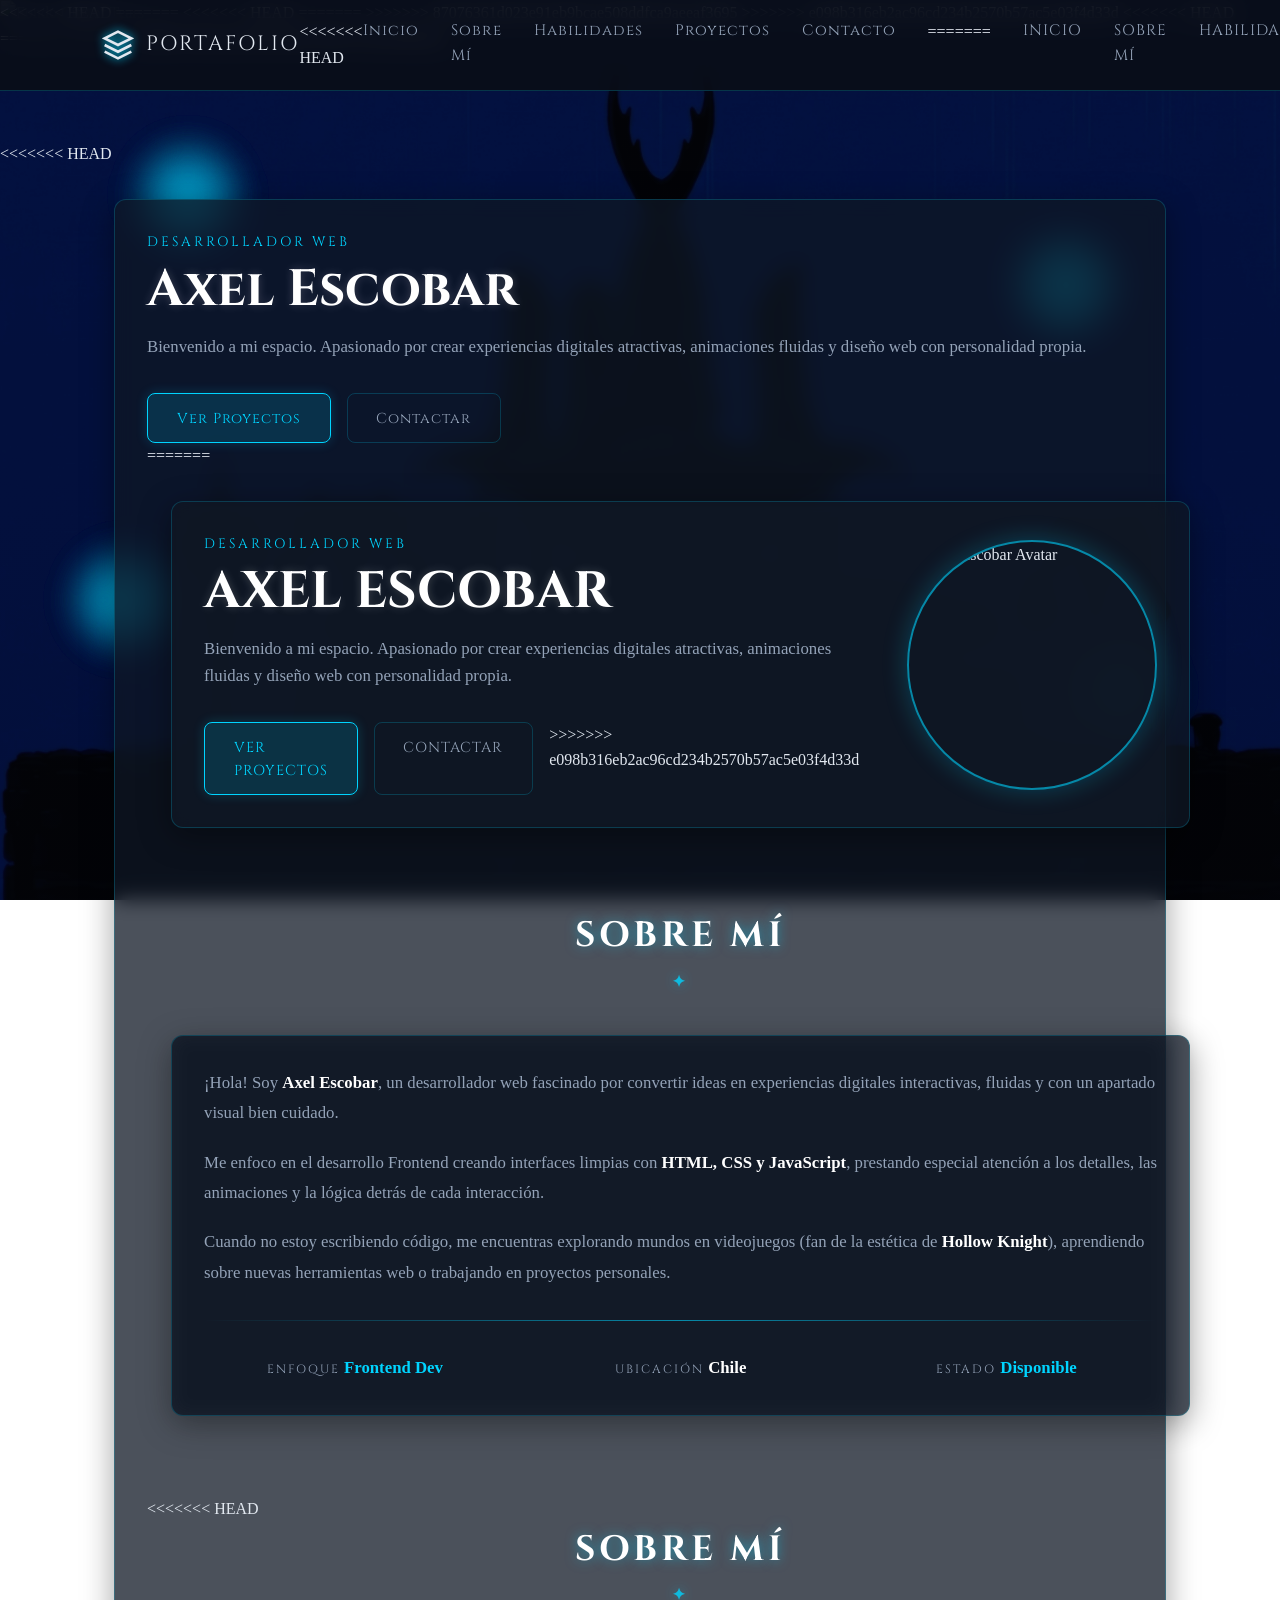
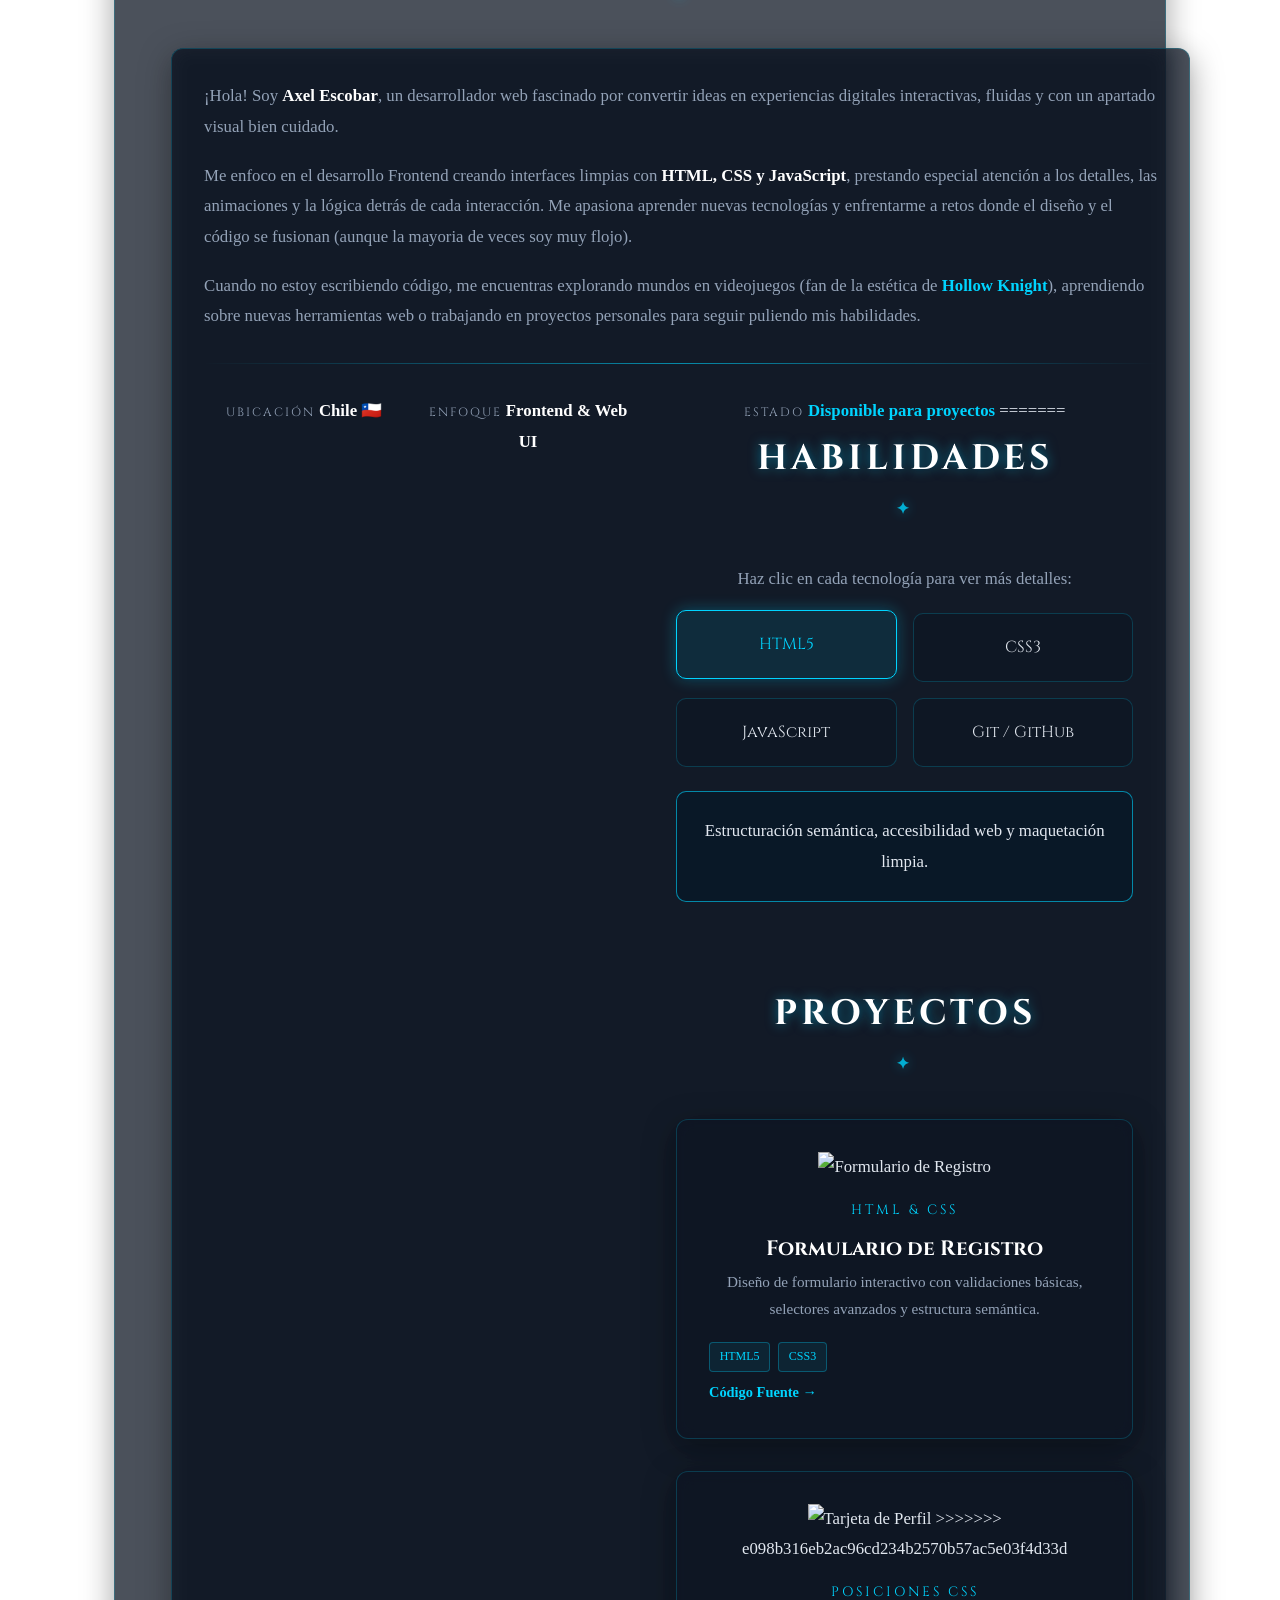
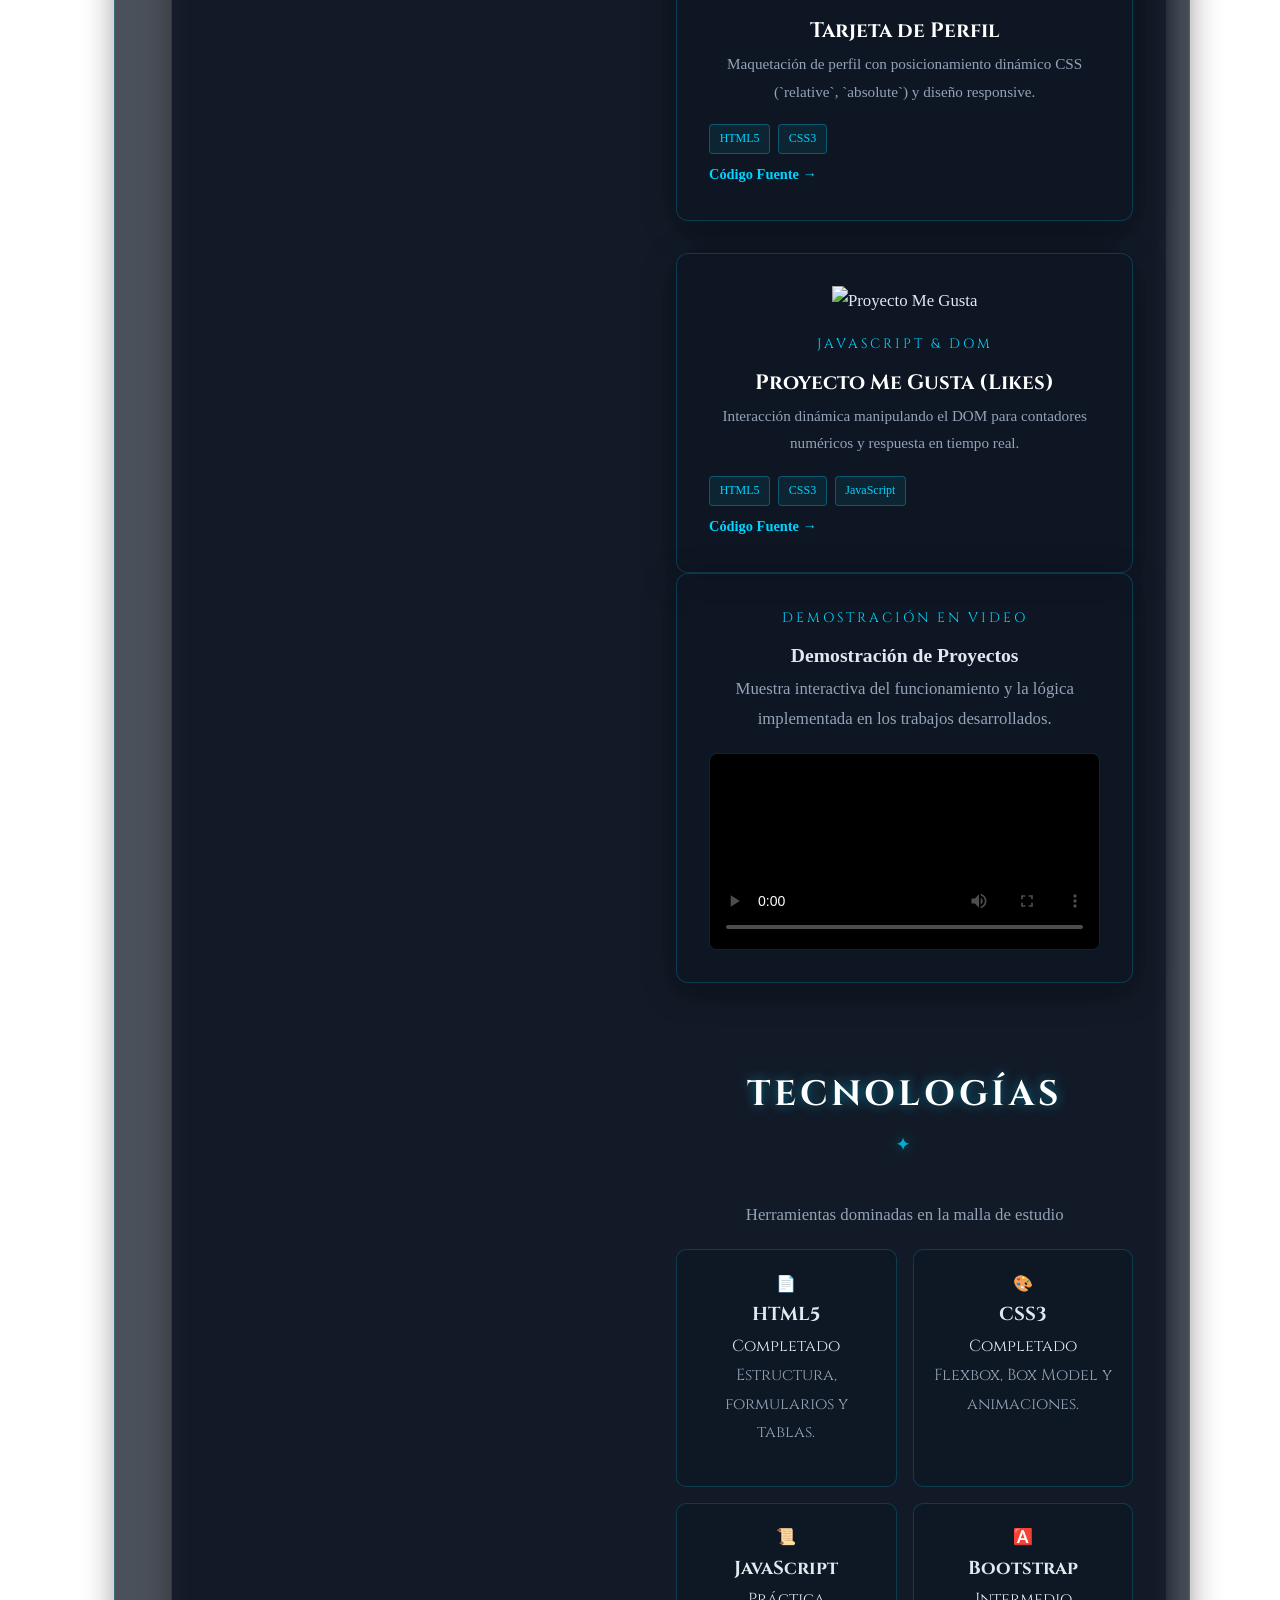
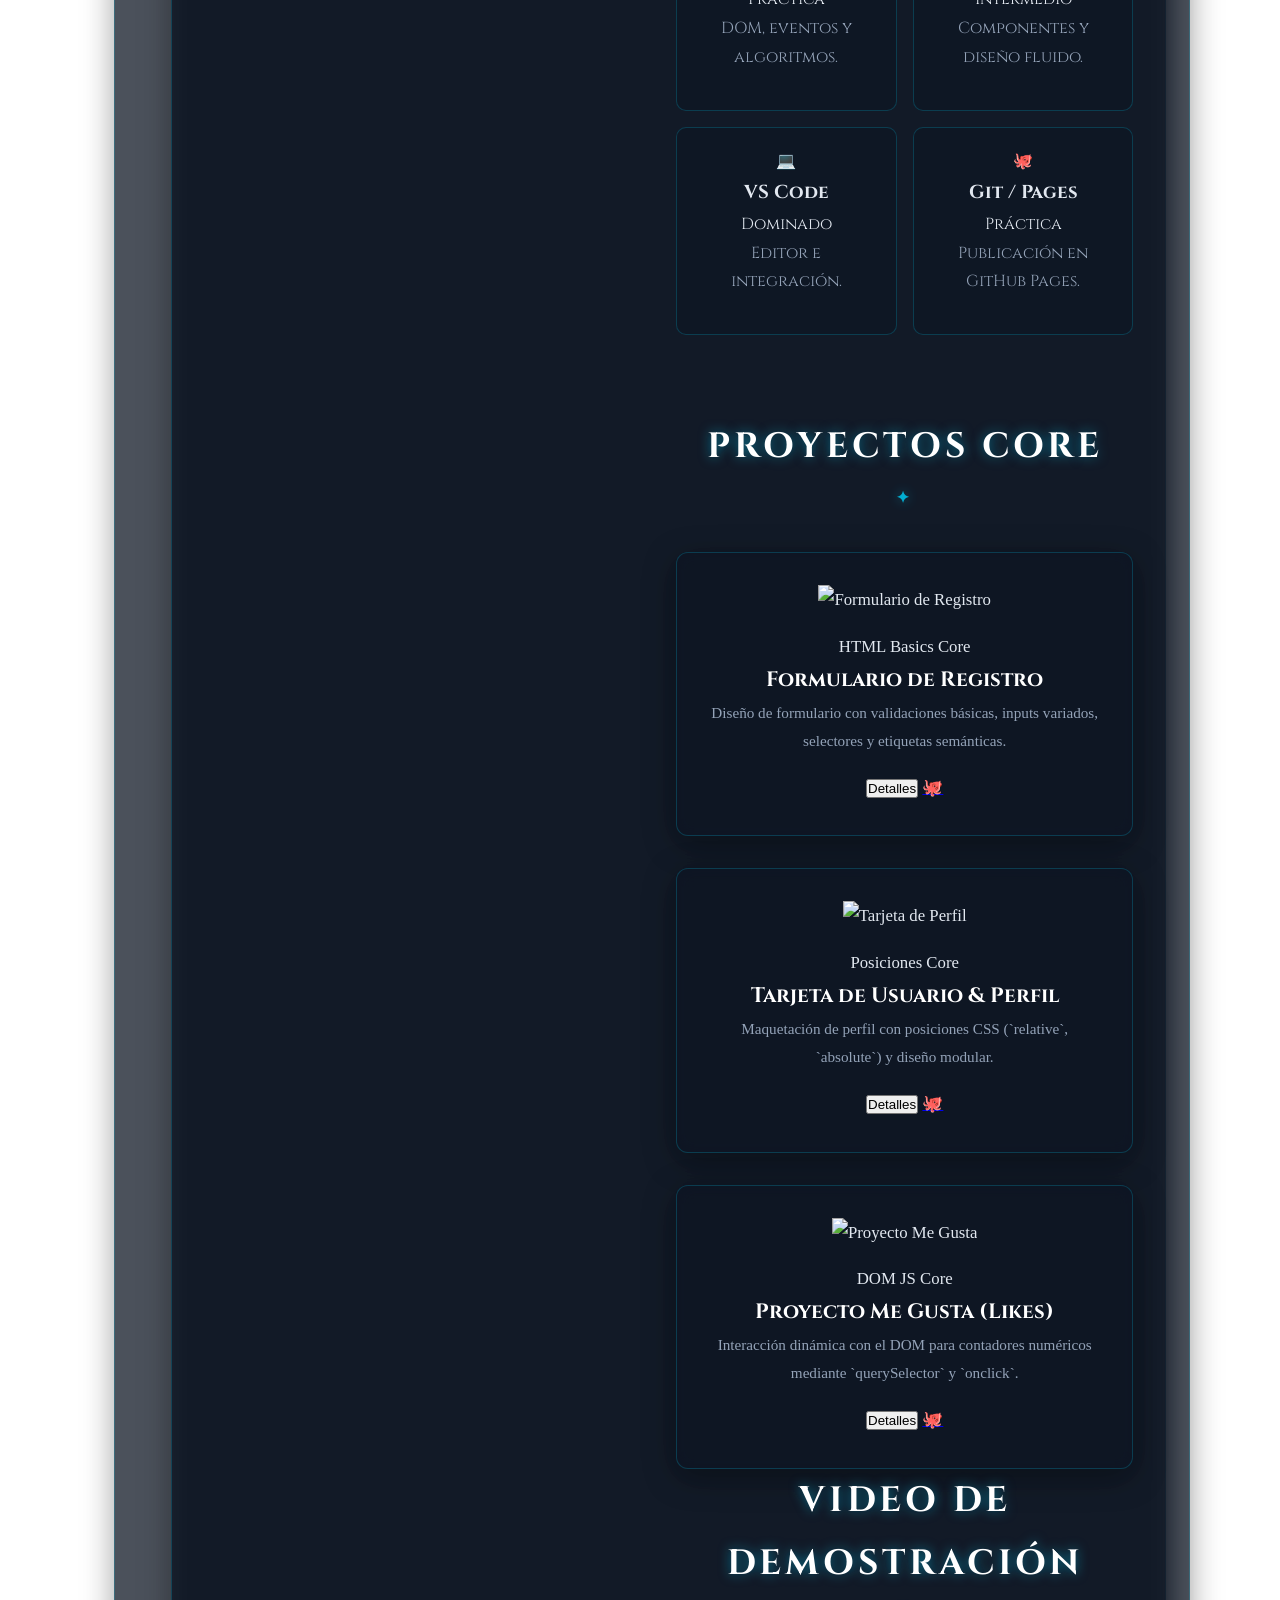
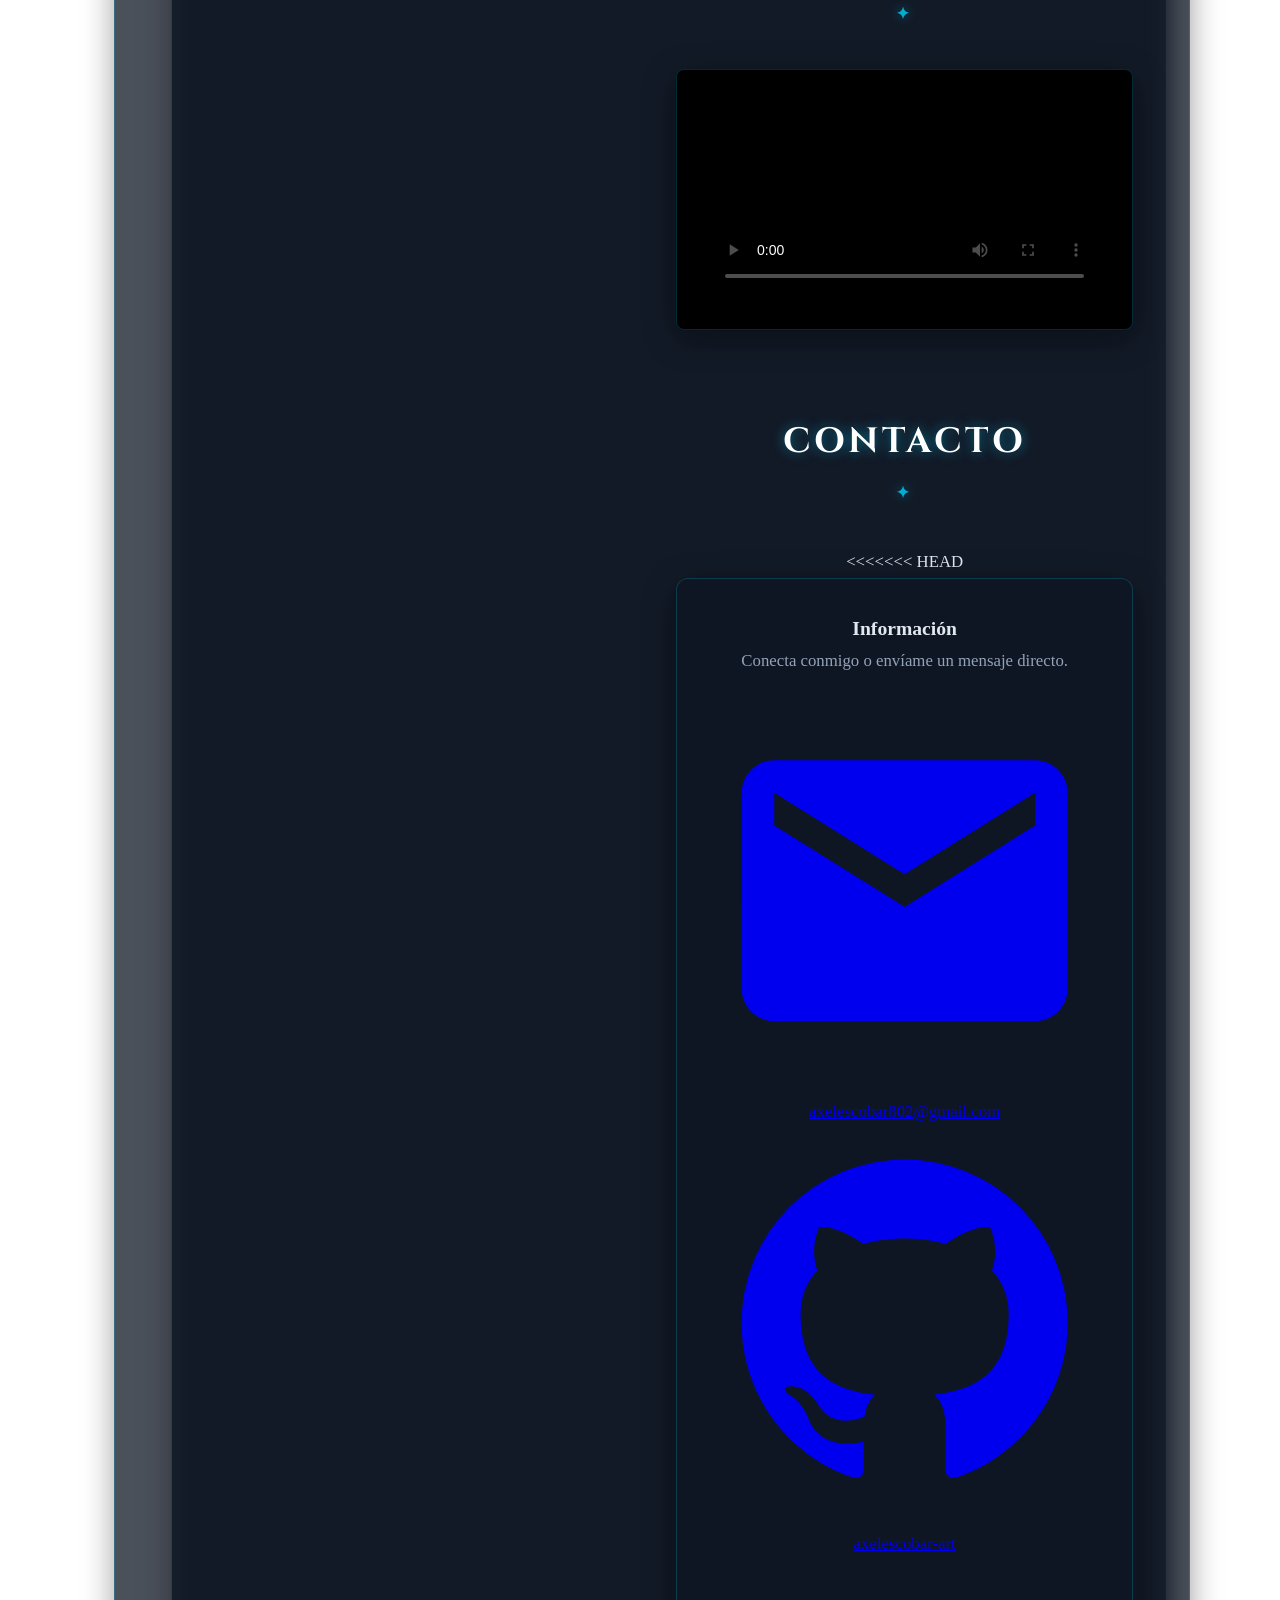
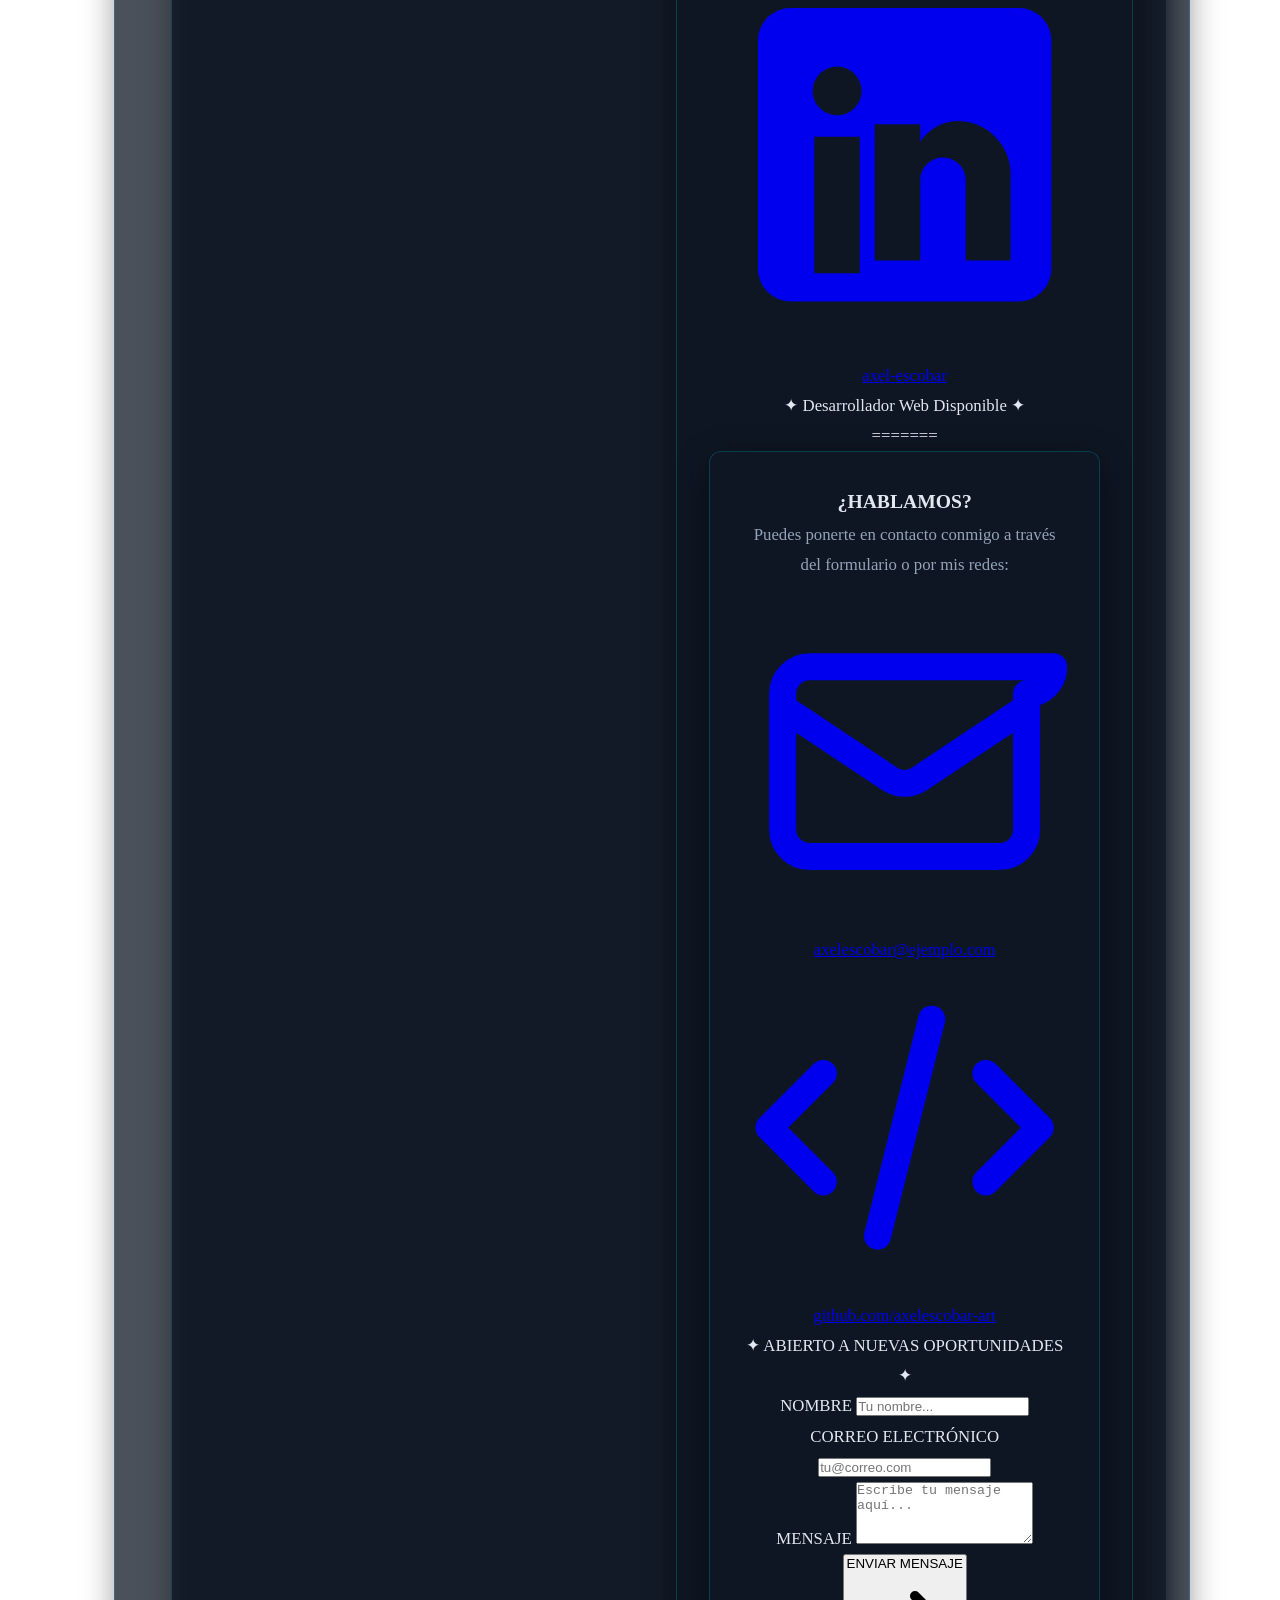
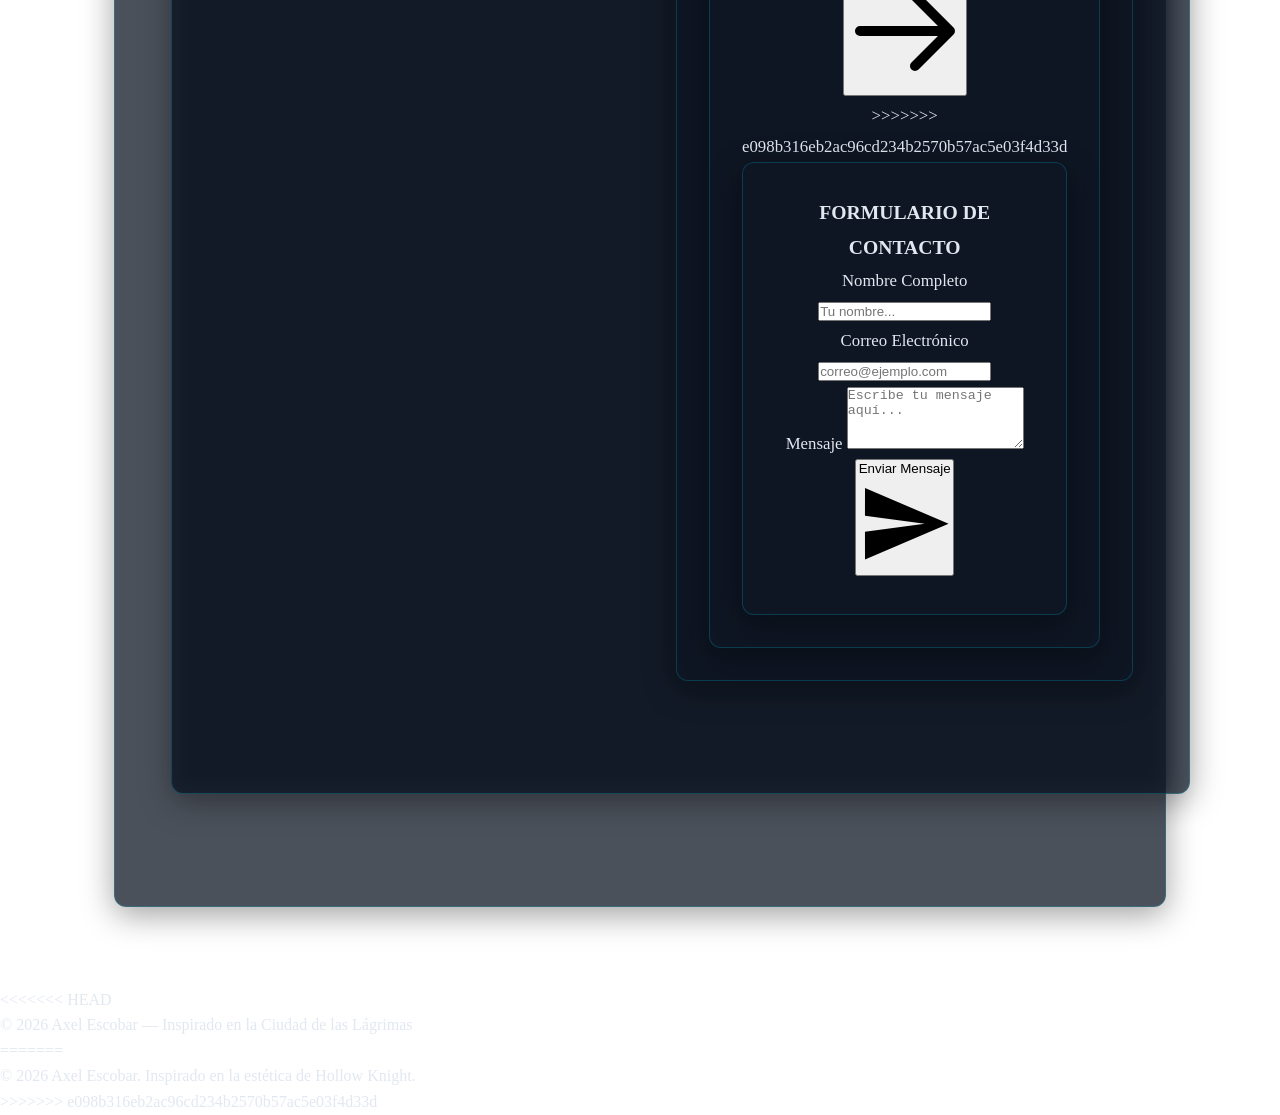
==== commit 3666922c: "ok" ====
--- a/Mi_portafolio/index.html
+++ b/Mi_portafolio/index.html
@@ -4,10 +4,12 @@
 <head>
     <meta charset="UTF-8">
     <meta name="viewport" content="width=device-width, initial-scale=1.0">
-    <title>Portafolio - Ciudad de las Lágrimas</title>
+    <meta name="author" content="Axel Escobar">
+    <title>Axel Escobar | Portafolio</title>
     <!-- Fuentes de Google -->
     <link rel="preconnect" href="https://fonts.googleapis.com">
     <link rel="preconnect" href="https://fonts.gstatic.com" crossorigin>
+<<<<<<< HEAD
     <link
         href="https://fonts.googleapis.com/css2?family=Cinzel:wght@700&family=Plus+Jakarta+Sans:wght@400;600&display=swap"
         rel="stylesheet">
@@ -25,16 +27,50 @@
         <div class="faro faro-der-1"></div>
         <div class="faro faro-der-2"></div>
     </div>
-
-    <!-- Canvas del fondo para la lluvia -->
+=======
+    <link rel="stylesheet" href="https://fonts.googleapis.com/css2?family=Cinzel:wght@400;700&display=swap">
+    <link rel="stylesheet" href="static/css/style.css">
+</head>
+<<<<<<< HEAD
+=======
+<body>
+
+<div class="contenedor-fondo">
+  <img src="images/fondo en negro.png" class="imagen-fondo" alt="Fondo City of Tears" />
+  
+  <!-- Faros ajustados dinámicamente -->
+  <div class="faro faro-izq-1"></div>
+  <div class="faro faro-izq-2"></div>
+  <div class="faro faro-der-1"></div>
+  <div class="faro faro-der-2"></div>
+</div>
+>>>>>>> 87076361d023e91eb9bcae508ddfca9aeeaf3695
+>>>>>>> e098b316eb2ac96cd234b2570b57ac5e03f4d33d
+
+<body>
+
+    <!-- Fondo dinámico con partículas y luces -->
+    <div class="contenedor-fondo">
+        <div class="faro faro-izq-1"></div>
+        <div class="faro faro-izq-2"></div>
+        <div class="faro faro-der-1"></div>
+        <div class="faro faro-der-2"></div>
+    </div>
     <canvas id="bg-particulas"></canvas>
 
+<<<<<<< HEAD
     <!-- HEADER Y NAVEGACIÓN -->
+=======
+    <!-- Header / Navegación -->
+>>>>>>> e098b316eb2ac96cd234b2570b57ac5e03f4d33d
     <header class="header">
         <div class="logo">
-            <img src="static/images/silkssong.png" alt="Icono Logo" class="logo-icono">
+            <svg class="logo-icono" viewBox="0 0 24 24" fill="none" stroke="currentColor" stroke-width="2">
+                <path d="M12 2L2 7l10 5 10-5-10-5zM2 17l10 5 10-5M2 12l10 5 10-5" />
+            </svg>
             <span>PORTAFOLIO</span>
         </div>
+<<<<<<< HEAD
         <button class="menu-toggle" id="menuToggle">☰</button>
         <nav class="nav-menu" id="navMenu">
             <a href="#inicio">Inicio</a>
@@ -42,10 +78,20 @@
             <a href="#habilidades">Habilidades</a>
             <a href="#proyectos">Proyectos</a>
             <a href="#contacto">Contacto</a>
+=======
+        <button class="menu-toggle" id="menu-toggle" aria-label="Abrir menú">☰</button>
+        <nav class="nav-menu" id="nav-menu">
+            <a href="#inicio">INICIO</a>
+            <a href="#sobre-mi">SOBRE MÍ</a>
+            <a href="#habilidades">HABILIDADES</a>
+            <a href="#proyectos">PROYECTOS</a>
+            <a href="#contacto">CONTACTO</a>
+>>>>>>> e098b316eb2ac96cd234b2570b57ac5e03f4d33d
         </nav>
     </header>
 
     <main>
+<<<<<<< HEAD
         <!-- SECCIÓN HERO -->
         <section id="inicio" class="seccion">
             <div class="tarjeta hero">
@@ -61,10 +107,23 @@
                             <a href="#proyectos" class="btn btn-primario">Ver Proyectos</a>
                             <a href="#contacto" class="btn btn-secundario">Contactar</a>
                         </div>
-                    </div>
-                    <div class="hero-imagen">
-                        <img src="static/images/hornetchiquita.png" alt="Foto de Perfil">
-                    </div>
+=======
+        <!-- SECCIÓN INICIO / HERO -->
+        <section id="inicio" class="seccion hero">
+            <div class="tarjeta hero-contenido">
+                <div class="hero-texto">
+                    <span class="subtitulo-seda">DESARROLLADOR WEB</span>
+                    <h1>AXEL ESCOBAR</h1>
+                    <p class="perfil">Bienvenido a mi espacio. Apasionado por crear experiencias digitales atractivas,
+                        animaciones fluidas y diseño web con personalidad propia.</p>
+                    <div class="hero-botones">
+                        <a href="#proyectos" class="btn btn-primario">VER PROYECTOS</a>
+                        <a href="#contacto" class="btn btn-secundario">CONTACTAR</a>
+>>>>>>> e098b316eb2ac96cd234b2570b57ac5e03f4d33d
+                    </div>
+                </div>
+                <div class="hero-imagen">
+                    <img src="static/images/avatar.png" alt="Axel Escobar Avatar">
                 </div>
             </div>
         </section>
@@ -75,6 +134,39 @@
             <div class="tarjeta tarjeta-sobre-mi">
                 <p>¡Hola! Soy <strong>Axel Escobar</strong>, un desarrollador web fascinado por convertir ideas en
                     experiencias digitales interactivas, fluidas y con un apartado visual bien cuidado.</p>
+                <p>Me enfoco en el desarrollo Frontend creando interfaces limpias con <strong class="texto-azul">HTML,
+                        CSS y JavaScript</strong>, prestando especial atención a los detalles, las animaciones y la
+                    lógica detrás de cada interacción.</p>
+                <p>Cuando no estoy escribiendo código, me encuentras explorando mundos en videojuegos (fan de la
+                    estética de <strong class="texto-azul">Hollow Knight</strong>), aprendiendo sobre nuevas
+                    herramientas web o trabajando en proyectos personales.</p>
+
+                <hr class="linea-divisora">
+
+                <div class="grid-detalles">
+                    <div class="caja-detalle">
+                        <span class="etiqueta-det">ENFOQUE</span>
+                        <span class="valor-det texto-destacado">Frontend Dev</span>
+                    </div>
+                    <div class="caja-detalle">
+                        <span class="etiqueta-det">UBICACIÓN</span>
+                        <span class="valor-det">Chile</span>
+                    </div>
+                    <div class="caja-detalle">
+                        <span class="etiqueta-det">ESTADO</span>
+                        <span class="valor-det texto-destacado">Disponible</span>
+                    </div>
+                </div>
+            </div>
+        </section>
+
+<<<<<<< HEAD
+        <!-- SECCIÓN SOBRE MÍ -->
+        <section id="sobre-mi" class="seccion">
+            <h2>SOBRE MÍ</h2>
+            <div class="tarjeta tarjeta-sobre-mi">
+                <p>¡Hola! Soy <strong>Axel Escobar</strong>, un desarrollador web fascinado por convertir ideas en
+                    experiencias digitales interactivas, fluidas y con un apartado visual bien cuidado.</p>
 
                 <p>Me enfoco en el desarrollo Frontend creando interfaces limpias con <strong>HTML, CSS y
                         JavaScript</strong>, prestando especial atención a los detalles, las animaciones y la lógica
@@ -99,7 +191,116 @@
                     <div class="caja-detalle">
                         <span class="etiqueta-det">ESTADO</span>
                         <span class="valor-det texto-destacado">Disponible para proyectos</span>
-                    </div>
+=======
+        <!-- SECCIÓN HABILIDADES -->
+        <section id="habilidades" class="seccion">
+            <h2>HABILIDADES</h2>
+            <p class="instruccion-habilidades">Haz clic en cada tecnología para ver más detalles:</p>
+
+            <div class="grid-habilidades">
+                <div class="tarjeta-habilidad activa"
+                    data-info="Estructuración semántica, accesibilidad web y maquetación limpia.">HTML5</div>
+                <div class="tarjeta-habilidad"
+                    data-info="Diseño responsive, Flexbox, CSS Grid, animaciones y efectos visuales personalizados.">
+                    CSS3</div>
+                <div class="tarjeta-habilidad"
+                    data-info="Manipulación del DOM, eventos, Lógica de programación ES6+ y asincronía.">JavaScript
+                </div>
+                <div class="tarjeta-habilidad"
+                    data-info="Control de versiones, manejo de repositorios y trabajo colaborativo.">Git / GitHub</div>
+            </div>
+
+            <div class="panel-info-habilidad" id="panel-info">
+                Estructuración semántica, accesibilidad web y maquetación limpia.
+            </div>
+        </section>
+
+        <!-- SECCIÓN PROYECTOS -->
+        <section id="proyectos" class="seccion">
+            <h2>PROYECTOS</h2>
+
+            <!-- Grid de Tarjetas de Proyectos -->
+            <div class="grid-proyectos">
+
+                <!-- Proyecto 1 -->
+                <div class="tarjeta tarjeta-proyecto">
+                    <div class="imagen-proyecto">
+                        <img src="static/images/proyecto1.png" alt="Formulario de Registro">
+                    </div>
+                    <div class="contenido-proyecto">
+                        <span class="subtitulo-seda">HTML & CSS</span>
+                        <h3>Formulario de Registro</h3>
+                        <p>Diseño de formulario interactivo con validaciones básicas, selectores avanzados y estructura
+                            semántica.</p>
+                        <div class="tags-tecnologias">
+                            <span class="tag">HTML5</span>
+                            <span class="tag">CSS3</span>
+                        </div>
+                        <div class="enlaces-proyecto">
+                            <a href="https://github.com/axelescobar-art" target="_blank" rel="noopener">Código Fuente
+                                →</a>
+                        </div>
+                    </div>
+                </div>
+
+                <!-- Proyecto 2 -->
+                <div class="tarjeta tarjeta-proyecto">
+                    <div class="imagen-proyecto">
+                        <img src="static/images/proyecto2.png" alt="Tarjeta de Perfil">
+>>>>>>> e098b316eb2ac96cd234b2570b57ac5e03f4d33d
+                    </div>
+                    <div class="contenido-proyecto">
+                        <span class="subtitulo-seda">POSICIONES CSS</span>
+                        <h3>Tarjeta de Perfil</h3>
+                        <p>Maquetación de perfil con posicionamiento dinámico CSS (`relative`, `absolute`) y diseño
+                            responsive.</p>
+                        <div class="tags-tecnologias">
+                            <span class="tag">HTML5</span>
+                            <span class="tag">CSS3</span>
+                        </div>
+                        <div class="enlaces-proyecto">
+                            <a href="https://github.com/axelescobar-art" target="_blank" rel="noopener">Código Fuente
+                                →</a>
+                        </div>
+                    </div>
+                </div>
+
+                <!-- Proyecto 3 -->
+                <div class="tarjeta tarjeta-proyecto">
+                    <div class="imagen-proyecto">
+                        <img src="static/images/proyecto3.png" alt="Proyecto Me Gusta">
+                    </div>
+                    <div class="contenido-proyecto">
+                        <span class="subtitulo-seda">JAVASCRIPT & DOM</span>
+                        <h3>Proyecto Me Gusta (Likes)</h3>
+                        <p>Interacción dinámica manipulando el DOM para contadores numéricos y respuesta en tiempo real.
+                        </p>
+                        <div class="tags-tecnologias">
+                            <span class="tag">HTML5</span>
+                            <span class="tag">CSS3</span>
+                            <span class="tag">JavaScript</span>
+                        </div>
+                        <div class="enlaces-proyecto">
+                            <a href="https://github.com/axelescobar-art" target="_blank" rel="noopener">Código Fuente
+                                →</a>
+                        </div>
+                    </div>
+                </div>
+
+            </div>
+
+            <!-- SECCIÓN DEL VIDEO DE DEMOSTRACIÓN -->
+            <div class="tarjeta tarjeta-video">
+                <span class="subtitulo-seda">DEMOSTRACIÓN EN VIDEO</span>
+                <h3>Demostración de Proyectos</h3>
+                <p class="perfil">Muestra interactiva del funcionamiento y la lógica implementada en los trabajos
+                    desarrollados.</p>
+
+                <div class="contenedor-video">
+                    <video controls poster="static/images/preview-proyecto.png">
+                        <source src="static/video/demo-proyecto.mp4" type="video/mp4">
+                        Tu navegador no soporta la reproducción de video.
+                    </video>
                 </div>
             </div>
         </section>
@@ -231,6 +432,7 @@
         <!-- SECCIÓN CONTACTO (ESTILO CIUDAD DE LAS LÁGRIMAS) -->
         <section id="contacto" class="seccion">
             <h2>CONTACTO</h2>
+<<<<<<< HEAD
 
             <div class="contenedor-contacto-doble">
 
@@ -279,6 +481,59 @@
                     <div class="badge-estado">
                         ✦ Desarrollador Web Disponible ✦
                     </div>
+=======
+            <div class="tarjeta contenedor-contacto-doble">
+                <div class="columna-info">
+                    <h3>¿HABLAMOS?</h3>
+                    <p class="subtitulo-contacto">Puedes ponerte en contacto conmigo a través del formulario o por mis
+                        redes:</p>
+
+                    <div class="lista-contacto">
+                        <a href="mailto:tuemail@ejemplo.com" class="item-contacto">
+                            <svg class="icono-contacto" fill="none" stroke="currentColor" viewBox="0 0 24 24">
+                                <path stroke-linecap="round" stroke-linejoin="round" stroke-width="2"
+                                    d="M3 8l7.89 5.26a2 2 0 002.22 0L21 8M5 19h14a2 2 0 002-2V7a2 2 0 002-2H5a2 2 0 00-2 2v10a2 2 0 002 2z" />
+                            </svg>
+                            <span>axelescobar@ejemplo.com</span>
+                        </a>
+                        <a href="https://github.com/axelescobar-art" target="_blank" class="item-contacto">
+                            <svg class="icono-contacto" fill="none" stroke="currentColor" viewBox="0 0 24 24">
+                                <path stroke-linecap="round" stroke-linejoin="round" stroke-width="2"
+                                    d="M10 20l4-16m4 4l4 4-4 4M6 16l-4-4 4-4" />
+                            </svg>
+                            <span>github.com/axelescobar-art</span>
+                        </a>
+                    </div>
+
+                    <div class="badge-estado">
+                        ✦ ABIERTO A NUEVAS OPORTUNIDADES ✦
+                    </div>
+                </div>
+
+                <div class="columna-formulario">
+                    <form class="formulario-hk" action="#" method="POST" onsubmit="event.preventDefault();">
+                        <div class="grupo-input">
+                            <label for="nombre">NOMBRE</label>
+                            <input type="text" id="nombre" placeholder="Tu nombre..." required>
+                        </div>
+                        <div class="grupo-input">
+                            <label for="email">CORREO ELECTRÓNICO</label>
+                            <input type="email" id="email" placeholder="tu@correo.com" required>
+                        </div>
+                        <div class="grupo-input">
+                            <label for="mensaje">MENSAJE</label>
+                            <textarea id="mensaje" rows="4" placeholder="Escribe tu mensaje aquí..."
+                                required></textarea>
+                        </div>
+                        <button type="submit" class="btn-enviar-hk">
+                            <span>ENVIAR MENSAJE</span>
+                            <svg class="icono-enviar" fill="none" stroke="currentColor" viewBox="0 0 24 24">
+                                <path stroke-linecap="round" stroke-linejoin="round" stroke-width="2"
+                                    d="M14 5l7 7m0 0l-7 7m7-7H3" />
+                            </svg>
+                        </button>
+                    </form>
+>>>>>>> e098b316eb2ac96cd234b2570b57ac5e03f4d33d
                 </div>
 
                 <!-- COLUMNA DERECHA: FORMULARIO DE CONTACTO -->
@@ -320,7 +575,11 @@
     </main>
 
     <footer>
+<<<<<<< HEAD
         <p>© 2026 Axel Escobar — Inspirado en la Ciudad de las Lágrimas</p>
+=======
+        <p>© 2026 Axel Escobar. Inspirado en la estética de Hollow Knight.</p>
+>>>>>>> e098b316eb2ac96cd234b2570b57ac5e03f4d33d
     </footer>
 
     <script src="static/js/script.js"></script>
--- a/Mi_portafolio/static/css/style.css
+++ b/Mi_portafolio/static/css/style.css
@@ -1,7 +1,17 @@
-/* ===================================================
-   VARIABLES DE COLOR Y CONFIGURACIÓN BASE (CITY OF TEARS)
-   =================================================== */
+/* STREAMING_CHUNK:Definiendo variables globales y reseteo base... */
 :root {
+<<<<<<< HEAD
+    --color-fondo: #0a0e14;
+    --color-tarjeta: rgba(15, 23, 36, 0.75);
+    --color-tarjeta-hover: rgba(22, 34, 52, 0.85);
+    --color-borde: rgba(0, 212, 255, 0.2);
+    --color-borde-brillo: rgba(0, 212, 255, 0.6);
+    --color-azul-hk: #00d4ff;
+    --color-azul-oscuro: #091a2a;
+    --color-texto: #e2e8f0;
+    --color-texto-secundario: #94a3b8;
+    --fuente-titulo: 'Cinzel', serif;
+=======
     --bg-principal: #05070d;
     --bg-tarjeta: rgba(12, 18, 32, 0.82);
     --bg-tarjeta-hover: rgba(20, 30, 52, 0.92);
@@ -21,16 +31,24 @@
     --sombra-glow: 0 0 18px rgba(56, 189, 248, 0.4);
 
     --fuente-titulos: 'Cinzel', serif;
+>>>>>>> 87076361d023e91eb9bcae508ddfca9aeeaf3695
     --fuente-cuerpo: 'Plus Jakarta Sans', sans-serif;
-}
-
-* {
-    box-sizing: border-box;
+    --transicion-suave: all 0.3s cubic-bezier(0.4, 0, 0.2, 1);
+}
+
+*{
     margin: 0;
     padding: 0;
+    box-sizing: border-box;
+}
+
+html {
+    scroll-behavior: smooth;
 }
 
 body {
+<<<<<<< HEAD
+=======
     background-color: var(--bg-principal);
 
     /* Superposición de capas oscuras para atenuar la imagen de fondo */
@@ -44,288 +62,439 @@
     background-repeat: no-repeat;
 
     color: var(--texto-principal);
+>>>>>>> 87076361d023e91eb9bcae508ddfca9aeeaf3695
     font-family: var(--fuente-cuerpo);
+    background-color: var(--color-fondo);
+    color: var(--color-texto);
     line-height: 1.6;
-}
-
-/* ===================================================
-   HEADER Y MENÚ DE NAVEGACIÓN
-   =================================================== */
+    overflow-x: hidden;
+    position: relative;
+    min-height: 100vh;
+}
+
+/* STREAMING_CHUNK:Configurando el fondo con faros y canvas de lluvia... */
+.contenedor-fondo {
+    position: fixed;
+    top: 0;
+    left: 0;
+    width: 100vw;
+    height: 100vh;
+    z-index: -2;
+    overflow: hidden;
+}
+
+.imagen-fondo {
+    width: 100%;
+    height: 100%;
+    object-fit: cover;
+    opacity: 0.35;
+    filter: brightness(0.7) contrast(1.2);
+}
+
+/* Faros luminosos estilo Hollow Knight */
+.faro {
+    position: absolute;
+    width: 120px;
+    height: 120px;
+    border-radius: 50%;
+    background: radial-gradient(circle, rgba(0, 212, 255, 0.4) 0%, rgba(0, 212, 255, 0) 70%);
+    filter: blur(15px);
+    pointer-events: none;
+    animation: pulsoFaro 4s infinite alternate ease-in-out;
+}
+
+.faro-izq-1 {
+    top: 15%;
+    left: 10%;
+    animation-delay: 0s;
+}
+
+.faro-izq-2 {
+    top: 60%;
+    left: 5%;
+    animation-delay: 1s;
+}
+
+.faro-der-1 {
+    top: 25%;
+    right: 12%;
+    animation-delay: 2s;
+}
+
+.faro-der-2 {
+    top: 70%;
+    right: 8%;
+    animation-delay: 0.5s;
+}
+
+@keyframes pulsoFaro {
+    0% {
+        transform: scale(0.9);
+        opacity: 0.5;
+    }
+
+    100% {
+        transform: scale(1.3);
+        opacity: 0.9;
+    }
+}
+
+#bg-particulas {
+    position: fixed;
+    top: 0;
+    left: 0;
+    width: 100vw;
+    height: 100vh;
+    z-index: -1;
+    pointer-events: none;
+}
+
+/* STREAMING_CHUNK:Estilizando la barra de navegación fija... */
 .header {
+    position: fixed;
+    top: 0;
+    left: 0;
+    width: 100%;
     display: flex;
     justify-content: space-between;
     align-items: center;
-    padding: 1rem 2rem;
-    background-color: rgba(5, 7, 13, 0.9);
-    border-bottom: 1px solid var(--borde-seda);
-    position: sticky;
-    top: 0;
-    z-index: 100;
-    backdrop-filter: blur(8px);
+    padding: 1.2rem 8%;
+    background: rgba(10, 14, 20, 0.85);
+    backdrop-filter: blur(12px);
+    border-bottom: 1px solid var(--color-borde);
+    z-index: 1000;
+    transition: var(--transicion-suave);
 }
 
 .logo {
     display: flex;
     align-items: center;
-    gap: 0.6rem;
-    font-family: var(--fuente-titulos);
-    font-weight: 700;
-    color: var(--texto-principal);
+    gap: 12px;
+    font-family: var(--fuente-titulo);
+    font-size: 1.3rem;
     letter-spacing: 2px;
+    color: var(--color-texto);
 }
 
 .logo-icono {
-    width: 28px;
-    height: 28px;
+    width: 32px;
+    height: 32px;
     object-fit: contain;
-    filter: drop-shadow(0 0 6px var(--color-brillante));
-    transition: transform 0.3s ease, filter 0.3s ease;
-}
-
-.logo:hover .logo-icono {
-    transform: scale(1.1) rotate(-5deg);
-    filter: drop-shadow(0 0 12px var(--color-brillante));
+    filter: drop-shadow(0 0 5px var(--color-azul-hk));
 }
 
 .nav-menu {
     display: flex;
-    gap: 1.5rem;
+    gap: 2rem;
 }
 
 .nav-menu a {
-    color: var(--texto-secundario);
+    color: var(--color-texto-secundario);
     text-decoration: none;
+    font-family: var(--fuente-titulo);
     font-size: 0.95rem;
-    transition: color 0.3s ease, text-shadow 0.3s ease;
+    letter-spacing: 1px;
+    transition: var(--transicion-suave);
+    position: relative;
 }
 
 .nav-menu a:hover {
-    color: var(--color-brillante);
-    text-shadow: 0 0 8px rgba(56, 189, 248, 0.6);
+    color: var(--color-azul-hk);
+    text-shadow: 0 0 8px rgba(0, 212, 255, 0.6);
+}
+
+.nav-menu a::after {
+    content: '';
+    position: absolute;
+    bottom: -4px;
+    left: 0;
+    width: 0;
+    height: 2px;
+    background: var(--color-azul-hk);
+    box-shadow: 0 0 8px var(--color-azul-hk);
+    transition: var(--transicion-suave);
+}
+
+.nav-menu a:hover::after {
+    width: 100%;
 }
 
 .menu-toggle {
     display: none;
     background: none;
-    border: 1px solid var(--borde-seda);
-    color: var(--texto-principal);
-    font-size: 1.2rem;
-    padding: 0.4rem 0.8rem;
+    border: 1px solid var(--color-borde);
+    color: var(--color-texto);
+    font-size: 1.5rem;
+    padding: 4px 10px;
     border-radius: 6px;
     cursor: pointer;
 }
 
-/* ===================================================
-   SECCIONES Y ENCABEZADOS
-   =================================================== */
+/* STREAMING_CHUNK:Estructuración general de secciones y tarjetas... */
+main {
+    padding-top: 90px;
+}
+
 .seccion {
     max-width: 1100px;
-    margin: 0 auto;
-    padding: 4rem 1.5rem;
-}
-
-h2 {
-    font-family: var(--fuente-titulos);
+    margin: 0 auto 5rem auto;
+    padding: 0 1.5rem;
+}
+
+.seccion h2 {
+    font-family: var(--fuente-titulo);
+    font-size: 2.2rem;
     text-align: center;
-    font-size: 2.2rem;
     margin-bottom: 2.5rem;
-    letter-spacing: 2px;
-}
-
-h2::after {
-    content: '';
+    letter-spacing: 4px;
+    color: #fff;
+    text-shadow: 0 0 12px rgba(0, 212, 255, 0.5);
+    position: relative;
+}
+
+.seccion h2::after {
+    content: '✦';
     display: block;
-    width: 100px;
-    height: 2px;
-    background: linear-gradient(90deg, transparent, var(--color-brillante), transparent);
-    margin: 0.6rem auto 0;
-    box-shadow: 0 0 8px var(--color-brillante);
-}
-
-/* ===================================================
-   COMPONENTES: TARJETAS Y HERO
-   =================================================== */
+    font-size: 1rem;
+    color: var(--color-azul-hk);
+    margin-top: 0.3rem;
+    opacity: 0.8;
+}
+
 .tarjeta {
-    background: var(--bg-tarjeta);
-    border: 1px solid var(--borde-seda);
+    background: var(--color-tarjeta);
+    border: 1px solid var(--color-borde);
     border-radius: 12px;
     padding: 2rem;
     backdrop-filter: blur(10px);
-    transition: border-color 0.3s ease, box-shadow 0.3s ease;
+    box-shadow: 0 8px 32px 0 rgba(0, 0, 0, 0.37);
+    transition: var(--transicion-suave);
+}
+
+.tarjeta:hover {
+    border-color: var(--color-borde-brillo);
+    box-shadow: 0 10px 35px 0 rgba(0, 212, 255, 0.15);
+}
+
+/* STREAMING_CHUNK:Estilizando sección Hero e imagen con zoom... */
+.hero {
+    margin-top: 2rem;
 }
 
 .hero-contenido {
-    display: flex;
+    display: grid;
+    grid-template-columns: 1.2fr 0.8fr;
     align-items: center;
-    justify-content: space-between;
-    gap: 2.5rem;
-}
-
-.hero-texto {
-    flex: 1;
+    gap: 3rem;
+}
+
+.subtitulo-seda {
+    font-family: var(--fuente-titulo);
+    font-size: 0.85rem;
+    letter-spacing: 3px;
+    color: var(--color-azul-hk);
+    display: block;
+    margin-bottom: 0.5rem;
+}
+
+.hero-texto h1 {
+    font-family: var(--fuente-titulo);
+    font-size: 3.2rem;
+    line-height: 1.1;
+    margin-bottom: 1rem;
+    color: #ffffff;
+    text-shadow: 0 0 10px rgba(255, 255, 255, 0.2);
+}
+
+.perfil {
+    color: var(--color-texto-secundario);
+    margin-bottom: 2rem;
+    font-size: 1.05rem;
+}
+
+.hero-botones {
+    display: flex;
+    gap: 1rem;
+}
+
+.btn {
+    display: inline-block;
+    padding: 0.8rem 1.8rem;
+    border-radius: 8px;
+    font-family: var(--fuente-titulo);
+    font-size: 0.9rem;
+    letter-spacing: 1px;
+    text-decoration: none;
+    transition: var(--transicion-suave);
+    cursor: pointer;
+}
+
+.btn-primario {
+    background: rgba(0, 212, 255, 0.15);
+    color: var(--color-azul-hk);
+    border: 1px solid var(--color-azul-hk);
+    box-shadow: 0 0 12px rgba(0, 212, 255, 0.2);
+}
+
+.btn-primario:hover {
+    background: var(--color-azul-hk);
+    color: #000;
+    box-shadow: 0 0 20px rgba(0, 212, 255, 0.6);
+}
+
+.btn-secundario {
+    background: transparent;
+    color: var(--color-texto-secundario);
+    border: 1px solid var(--color-borde);
+}
+
+.btn-secundario:hover {
+    color: #fff;
+    border-color: #fff;
 }
 
 .hero-imagen {
-    flex-shrink: 0;
-    width: 210px;
-    height: 210px;
+    display: flex;
+    justify-content: center;
+    align-items: center;
+    position: relative;
+    overflow: hidden;
     border-radius: 50%;
-    overflow: hidden;
-    border: 2px solid var(--color-brillante);
-    box-shadow: 0 0 20px rgba(56, 189, 248, 0.35);
-    background-color: var(--bg-tarjeta);
-    transition: transform 0.4s ease, box-shadow 0.4s ease, border-color 0.4s ease;
-}
-
-.hero-imagen:hover {
-    transform: scale(1.04);
-    border-color: #7dd3fc;
-    box-shadow: 0 0 35px rgba(56, 189, 248, 0.7);
+    width: 250px;
+    height: 250px;
+    margin: 0 auto;
+    border: 2px solid var(--color-borde-brillo);
+    box-shadow: 0 0 25px rgba(0, 212, 255, 0.25);
 }
 
 .hero-imagen img {
     width: 100%;
     height: 100%;
     object-fit: cover;
-}
-
-.subtitulo-seda {
-    color: var(--color-brillante);
-    font-size: 0.85rem;
-    letter-spacing: 2px;
+    transition: transform 0.5s ease;
+}
+
+.hero-imagen:hover img {
+    transform: scale(1.1);
+}
+
+/* STREAMING_CHUNK:Estilizando la sección SOBRE MÍ... */
+.tarjeta-sobre-mi {
+    line-height: 1.8;
+    font-size: 1.05rem;
+}
+
+.tarjeta-sobre-mi p {
+    margin-bottom: 1.2rem;
+    color: var(--color-texto-secundario);
+}
+
+.tarjeta-sobre-mi strong {
+    color: #fff;
+}
+
+.texto-azul {
+    color: var(--color-azul-hk);
     font-weight: 600;
-    text-shadow: 0 0 6px rgba(56, 189, 248, 0.4);
-}
-
-.hero h1 {
-    font-family: var(--fuente-titulos);
-    font-size: 2.8rem;
-    margin: 0.5rem 0 1rem;
-}
-
-.perfil {
-    color: var(--texto-secundario);
-    margin-bottom: 1.5rem;
-    max-width: 700px;
-}
-
-/* BOTONES */
-.hero-botones,
-.redes,
-.enlaces-proyecto {
-    display: flex;
-    gap: 1rem;
-    margin-top: 1rem;
-    flex-wrap: wrap;
-}
-
-.btn {
-    display: inline-block;
-    padding: 0.6rem 1.4rem;
-    border-radius: 6px;
-    text-decoration: none;
-    font-weight: 600;
-    font-size: 0.9rem;
-    transition: all 0.3s ease;
-}
-
-.btn-primario {
-    background-color: var(--color-primario);
-    color: #fff;
-    border: 1px solid var(--color-brillante);
-    box-shadow: 0 0 10px rgba(56, 189, 248, 0.2);
-}
-
-.btn-primario:hover {
-    background-color: var(--color-brillante);
-    color: #05070d;
-    box-shadow: 0 0 20px rgba(56, 189, 248, 0.6);
-}
-
-.btn-secundario {
-    background: transparent;
-    color: var(--texto-principal);
-    border: 1px solid var(--borde-seda);
-}
-
-.btn-secundario:hover {
-    border-color: var(--color-brillante);
-    color: var(--color-brillante);
-    box-shadow: 0 0 15px rgba(56, 189, 248, 0.3);
-}
-
+}
+
+.linea-divisora {
+    border: 0;
+    height: 1px;
+    background: linear-gradient(90deg, transparent, var(--color-borde-brillo), transparent);
+    margin: 2rem 0;
+}
+
+.grid-detalles {
+    display: grid;
+    grid-template-columns: repeat(3, 1fr);
+    gap: 1.5rem;
+    text-align: center;
+}
+
+<<<<<<< HEAD
 /* ===================================================
    GRILLA DE HABILIDADES
    =================================================== */
+=======
+.caja-detalle {
+    background: rgba(9, 26, 42, 0.6);
+    padding: 1rem;
+    border-radius: 8px;
+    border: 1px solid var(--color-borde);
+    display: flex;
+    flex-direction: column;
+    gap: 0.4rem;
+}
+
+.etiqueta-det {
+    font-family: var(--fuente-titulo);
+    font-size: 0.75rem;
+    color: var(--color-texto-secundario);
+    letter-spacing: 2px;
+}
+
+.valor-det {
+    font-weight: 600;
+    color: #fff;
+}
+
+.texto-destacado {
+    color: var(--color-azul-hk);
+}
+
+/* STREAMING_CHUNK:Estilizando sección Habilidades... */
+>>>>>>> e098b316eb2ac96cd234b2570b57ac5e03f4d33d
 .instruccion-habilidades {
     text-align: center;
-    color: var(--texto-secundario);
+    color: var(--color-texto-secundario);
     font-size: 0.9rem;
-    margin-top: -1.5rem;
     margin-bottom: 1.5rem;
 }
 
 .grid-habilidades {
     display: grid;
-    grid-template-columns: repeat(auto-fit, minmax(140px, 1fr));
-    gap: 1.2rem;
+    grid-template-columns: repeat(auto-fit, minmax(160px, 1fr));
+    gap: 1rem;
+    margin-bottom: 1.5rem;
 }
 
 .tarjeta-habilidad {
-    background: var(--bg-tarjeta);
-    border: 1px solid var(--borde-seda);
-    border-radius: 8px;
+    background: var(--color-tarjeta);
+    border: 1px solid var(--color-borde);
     padding: 1.2rem;
     text-align: center;
-    font-weight: 600;
+    border-radius: 10px;
+    font-family: var(--fuente-titulo);
+    font-size: 1rem;
     cursor: pointer;
+    transition: var(--transicion-suave);
     user-select: none;
-    transition: transform 0.3s ease, border-color 0.3s ease, background 0.3s ease, box-shadow 0.3s ease, color 0.3s ease;
-}
-
-.tarjeta-habilidad:hover {
-    transform: translateY(-5px);
-    border-color: var(--color-brillante);
-    background: rgba(56, 189, 248, 0.1);
-    color: #ffffff;
-    box-shadow: 0 0 18px rgba(56, 189, 248, 0.45), inset 0 0 10px rgba(56, 189, 248, 0.2);
-}
-
+}
+
+.tarjeta-habilidad:hover,
 .tarjeta-habilidad.activa {
-    border-color: var(--color-brillante);
-    background: rgba(56, 189, 248, 0.2);
-    color: #ffffff;
-    box-shadow: 0 0 22px rgba(56, 189, 248, 0.65), inset 0 0 15px rgba(56, 189, 248, 0.3);
+    background: rgba(0, 212, 255, 0.1);
+    border-color: var(--color-azul-hk);
+    color: var(--color-azul-hk);
+    box-shadow: 0 0 15px rgba(0, 212, 255, 0.3);
+    transform: translateY(-3px);
 }
 
 .panel-info-habilidad {
-    margin-top: 1.5rem;
-    padding: 1.2rem;
-    background: var(--bg-tarjeta);
-    border: 1px solid var(--borde-seda);
-    border-radius: 8px;
+    background: rgba(9, 26, 42, 0.8);
+    border: 1px solid var(--color-borde-brillo);
+    border-radius: 10px;
+    padding: 1.5rem;
     text-align: center;
-    color: var(--texto-principal);
-    min-height: 70px;
+    min-height: 80px;
     display: flex;
     align-items: center;
     justify-content: center;
-    transition: opacity 0.3s ease, border-color 0.3s ease, box-shadow 0.3s ease;
-}
-
-.panel-info-habilidad:hover {
-    border-color: rgba(56, 189, 248, 0.5);
-    box-shadow: 0 0 15px rgba(56, 189, 248, 0.25);
-}
-
-.panel-info-habilidad strong {
-    color: var(--color-brillante);
-    text-shadow: 0 0 6px rgba(56, 189, 248, 0.4);
-}
-
-/* ===================================================
-   GRILLA DE PROYECTOS Y REPRODUCTOR DE VIDEO
-   =================================================== */
+    color: var(--color-texto);
+}
+
+/* STREAMING_CHUNK:Estilizando la sección de Proyectos y Video... */
 .grid-proyectos {
     display: grid;
     grid-template-columns: repeat(auto-fit, minmax(320px, 1fr));
@@ -336,21 +505,14 @@
     display: flex;
     flex-direction: column;
     gap: 1rem;
-    transition: transform 0.3s ease, border-color 0.3s ease, box-shadow 0.3s ease;
-}
-
-.tarjeta-proyecto:hover {
-    transform: translateY(-5px);
-    border-color: var(--color-brillante);
-    box-shadow: 0 0 20px rgba(56, 189, 248, 0.35);
 }
 
 .contenedor-video {
     width: 100%;
     border-radius: 8px;
     overflow: hidden;
-    background-color: #000;
-    border: 1px solid rgba(56, 189, 248, 0.2);
+    border: 1px solid var(--color-borde);
+    background: #000;
 }
 
 .contenedor-video video {
@@ -360,113 +522,250 @@
 }
 
 .tarjeta-proyecto h3 {
-    font-family: var(--fuente-titulos);
-    color: var(--texto-principal);
+    font-family: var(--fuente-titulo);
+    color: #fff;
     font-size: 1.3rem;
 }
 
+.tarjeta-proyecto p {
+    color: var(--color-texto-secundario);
+    font-size: 0.95rem;
+}
+
 .tags-tecnologias {
     display: flex;
+    flex-wrap: wrap;
     gap: 0.5rem;
-    flex-wrap: wrap;
 }
 
 .tag {
-    background-color: rgba(56, 189, 248, 0.12);
-    color: var(--color-brillante);
-    border: 1px solid var(--borde-seda);
+    background: rgba(0, 212, 255, 0.08);
+    border: 1px solid rgba(0, 212, 255, 0.3);
+    color: var(--color-azul-hk);
+    font-size: 0.75rem;
     padding: 0.2rem 0.6rem;
     border-radius: 4px;
-    font-size: 0.75rem;
+}
+
+.enlaces-proyecto {
+    display: flex;
+    gap: 1rem;
+    margin-top: 0.5rem;
+}
+
+.enlaces-proyecto a {
+    color: var(--color-azul-hk);
+    text-decoration: none;
+    font-size: 0.9rem;
     font-weight: 600;
-}
-
-.enlaces-proyecto a {
-    color: var(--color-acento);
-    text-decoration: none;
-    font-size: 0.85rem;
-    font-weight: 600;
-    transition: color 0.3s ease, text-shadow 0.3s ease;
+    transition: var(--transicion-suave);
 }
 
 .enlaces-proyecto a:hover {
-    color: var(--color-brillante);
-    text-shadow: 0 0 8px rgba(56, 189, 248, 0.5);
-    text-decoration: underline;
-}
-
+    text-shadow: 0 0 8px var(--color-azul-hk);
+}
+
+<<<<<<< HEAD
 /* ===================================================
    CONTACTO Y PIE DE PÁGINA
    =================================================== */
 .tarjeta-contacto {
     text-align: center;
+=======
+/* STREAMING_CHUNK:Estilizando la sección de contacto en dos columnas... */
+.contenedor-contacto-doble {
+    display: grid;
+    grid-template-columns: 0.9fr 1.1fr;
+    gap: 2rem;
+}
+
+.columna-info h3,
+.columna-formulario h3 {
+    font-family: var(--fuente-titulo);
+    letter-spacing: 2px;
+    margin-bottom: 0.5rem;
+    color: #fff;
+}
+
+.subtitulo-contacto {
+    color: var(--color-texto-secundario);
+    font-size: 0.9rem;
+    margin-bottom: 1.8rem;
+}
+
+.lista-contacto {
+>>>>>>> e098b316eb2ac96cd234b2570b57ac5e03f4d33d
     display: flex;
     flex-direction: column;
+    gap: 1.2rem;
+    margin-bottom: 2rem;
+}
+
+.item-contacto {
+    display: flex;
     align-items: center;
     gap: 1rem;
-}
-
-.correo a {
-    color: var(--color-brillante);
+    color: var(--color-texto);
     text-decoration: none;
-    font-weight: 600;
-    font-size: 1.1rem;
-    transition: text-shadow 0.3s ease;
-}
-
-.correo a:hover {
-    text-shadow: 0 0 12px rgba(56, 189, 248, 0.8);
-}
-
+    transition: var(--transicion-suave);
+    padding: 0.6rem;
+    border-radius: 8px;
+    background: rgba(255, 255, 255, 0.02);
+    border: 1px solid transparent;
+}
+
+.item-contacto:hover {
+    border-color: var(--color-borde);
+    background: rgba(0, 212, 255, 0.05);
+    color: var(--color-azul-hk);
+}
+
+.icono-contacto {
+    width: 24px;
+    height: 24px;
+    color: var(--color-azul-hk);
+    flex-shrink: 0;
+}
+
+.badge-estado {
+    text-align: center;
+    font-family: var(--fuente-titulo);
+    font-size: 0.8rem;
+    letter-spacing: 2px;
+    padding: 0.8rem;
+    border: 1px dashed var(--color-borde-brillo);
+    border-radius: 8px;
+    color: var(--color-azul-hk);
+    background: rgba(0, 212, 255, 0.03);
+}
+
+/* Formulario */
+.formulario-hk {
+    display: flex;
+    flex-direction: column;
+    gap: 1.2rem;
+}
+
+.grupo-input {
+    display: flex;
+    flex-direction: column;
+    gap: 0.4rem;
+}
+
+.grupo-input label {
+    font-family: var(--fuente-titulo);
+    font-size: 0.8rem;
+    letter-spacing: 1px;
+    color: var(--color-texto-secundario);
+}
+
+.grupo-input input,
+.grupo-input textarea {
+    background: rgba(9, 26, 42, 0.7);
+    border: 1px solid var(--color-borde);
+    border-radius: 8px;
+    padding: 0.8rem 1rem;
+    color: #fff;
+    font-family: var(--fuente-cuerpo);
+    font-size: 0.95rem;
+    outline: none;
+    transition: var(--transicion-suave);
+}
+
+.grupo-input input:focus,
+.grupo-input textarea:focus {
+    border-color: var(--color-azul-hk);
+    box-shadow: 0 0 10px rgba(0, 212, 255, 0.3);
+}
+
+.btn-enviar-hk {
+    display: flex;
+    align-items: center;
+    justify-content: center;
+    gap: 0.8rem;
+    background: rgba(0, 212, 255, 0.15);
+    border: 1px solid var(--color-azul-hk);
+    color: var(--color-azul-hk);
+    padding: 0.9rem;
+    border-radius: 8px;
+    font-family: var(--fuente-titulo);
+    letter-spacing: 2px;
+    font-size: 0.9rem;
+    cursor: pointer;
+    transition: var(--transicion-suave);
+}
+
+.btn-enviar-hk:hover {
+    background: var(--color-azul-hk);
+    color: #000;
+    box-shadow: 0 0 20px rgba(0, 212, 255, 0.5);
+}
+
+.icono-enviar {
+    width: 18px;
+    height: 18px;
+}
+
+/* STREAMING_CHUNK:Pie de página y consultas de medios responsive... */
 footer {
     text-align: center;
-    padding: 2rem;
-    color: var(--texto-secundario);
+    padding: 2rem 1rem;
+    color: var(--color-texto-secundario);
     font-size: 0.85rem;
-    border-top: 1px solid var(--borde-seda);
-}
-
-/* ===================================================
-   DISEÑO RESPONSIVO (MÓVIL)
-   =================================================== */
-@media (max-width: 768px) {
+    border-top: 1px solid var(--color-borde);
+    background: rgba(10, 14, 20, 0.9);
+}
+
+/* Adaptación para pantallas pequeñas (Móviles / Tablets) */
+@media (max-width: 868px) {
     .menu-toggle {
         display: block;
     }
 
     .nav-menu {
-        display: none;
         position: absolute;
         top: 100%;
         left: 0;
         width: 100%;
-        background-color: var(--bg-principal);
         flex-direction: column;
-        padding: 1.5rem;
-        border-bottom: 1px solid var(--borde-seda);
+        background: rgba(10, 14, 20, 0.95);
+        backdrop-filter: blur(15px);
+        border-bottom: 1px solid var(--color-borde);
+        padding: 1.5rem 0;
+        gap: 1.2rem;
+        align-items: center;
+        clip-path: circle(0% at 100% 0);
+        transition: clip-path 0.4s ease-in-out;
     }
 
+<<<<<<< HEAD
+    .nav-menu.activo {
+        clip-path: circle(150% at 100% 0);
+=======
     .nav-menu.active {
         display: flex;
+>>>>>>> 87076361d023e91eb9bcae508ddfca9aeeaf3695
     }
 
     .hero-contenido {
-        flex-direction: column-reverse;
+        grid-template-columns: 1fr;
         text-align: center;
+        gap: 2rem;
     }
 
     .hero-botones {
         justify-content: center;
     }
 
-    .hero h1 {
-        font-size: 2rem;
+    .grid-detalles {
+        grid-template-columns: 1fr;
     }
 
-    .hero-imagen {
-        width: 160px;
-        height: 160px;
+    .contenedor-contacto-doble {
+        grid-template-columns: 1fr;
     }
+<<<<<<< HEAD
+=======
 }
 
 /* ===================================================
@@ -575,6 +874,7 @@
             0 0 35px rgba(255, 255, 255, 0.9),
             0 0 70px rgba(56, 189, 248, 0.5);
     }
+<<<<<<< HEAD
 }
 
 /* ===================================================
@@ -941,4 +1241,7 @@
     align-items: center;
     justify-content: center;
     text-decoration: none;
+=======
+>>>>>>> 87076361d023e91eb9bcae508ddfca9aeeaf3695
+>>>>>>> e098b316eb2ac96cd234b2570b57ac5e03f4d33d
 }
--- a/Mi_portafolio/static/css/style.css
+++ b/Mi_portafolio/static/css/style.css
@@ -1,7 +1,17 @@
-/* ===================================================
-   VARIABLES DE COLOR Y CONFIGURACIÓN BASE (CITY OF TEARS)
-   =================================================== */
+/* STREAMING_CHUNK:Definiendo variables globales y reseteo base... */
 :root {
+<<<<<<< HEAD
+    --color-fondo: #0a0e14;
+    --color-tarjeta: rgba(15, 23, 36, 0.75);
+    --color-tarjeta-hover: rgba(22, 34, 52, 0.85);
+    --color-borde: rgba(0, 212, 255, 0.2);
+    --color-borde-brillo: rgba(0, 212, 255, 0.6);
+    --color-azul-hk: #00d4ff;
+    --color-azul-oscuro: #091a2a;
+    --color-texto: #e2e8f0;
+    --color-texto-secundario: #94a3b8;
+    --fuente-titulo: 'Cinzel', serif;
+=======
     --bg-principal: #05070d;
     --bg-tarjeta: rgba(12, 18, 32, 0.82);
     --bg-tarjeta-hover: rgba(20, 30, 52, 0.92);
@@ -21,16 +31,24 @@
     --sombra-glow: 0 0 18px rgba(56, 189, 248, 0.4);
 
     --fuente-titulos: 'Cinzel', serif;
+>>>>>>> 87076361d023e91eb9bcae508ddfca9aeeaf3695
     --fuente-cuerpo: 'Plus Jakarta Sans', sans-serif;
-}
-
-* {
-    box-sizing: border-box;
+    --transicion-suave: all 0.3s cubic-bezier(0.4, 0, 0.2, 1);
+}
+
+*{
     margin: 0;
     padding: 0;
+    box-sizing: border-box;
+}
+
+html {
+    scroll-behavior: smooth;
 }
 
 body {
+<<<<<<< HEAD
+=======
     background-color: var(--bg-principal);
 
     /* Superposición de capas oscuras para atenuar la imagen de fondo */
@@ -44,288 +62,439 @@
     background-repeat: no-repeat;
 
     color: var(--texto-principal);
+>>>>>>> 87076361d023e91eb9bcae508ddfca9aeeaf3695
     font-family: var(--fuente-cuerpo);
+    background-color: var(--color-fondo);
+    color: var(--color-texto);
     line-height: 1.6;
-}
-
-/* ===================================================
-   HEADER Y MENÚ DE NAVEGACIÓN
-   =================================================== */
+    overflow-x: hidden;
+    position: relative;
+    min-height: 100vh;
+}
+
+/* STREAMING_CHUNK:Configurando el fondo con faros y canvas de lluvia... */
+.contenedor-fondo {
+    position: fixed;
+    top: 0;
+    left: 0;
+    width: 100vw;
+    height: 100vh;
+    z-index: -2;
+    overflow: hidden;
+}
+
+.imagen-fondo {
+    width: 100%;
+    height: 100%;
+    object-fit: cover;
+    opacity: 0.35;
+    filter: brightness(0.7) contrast(1.2);
+}
+
+/* Faros luminosos estilo Hollow Knight */
+.faro {
+    position: absolute;
+    width: 120px;
+    height: 120px;
+    border-radius: 50%;
+    background: radial-gradient(circle, rgba(0, 212, 255, 0.4) 0%, rgba(0, 212, 255, 0) 70%);
+    filter: blur(15px);
+    pointer-events: none;
+    animation: pulsoFaro 4s infinite alternate ease-in-out;
+}
+
+.faro-izq-1 {
+    top: 15%;
+    left: 10%;
+    animation-delay: 0s;
+}
+
+.faro-izq-2 {
+    top: 60%;
+    left: 5%;
+    animation-delay: 1s;
+}
+
+.faro-der-1 {
+    top: 25%;
+    right: 12%;
+    animation-delay: 2s;
+}
+
+.faro-der-2 {
+    top: 70%;
+    right: 8%;
+    animation-delay: 0.5s;
+}
+
+@keyframes pulsoFaro {
+    0% {
+        transform: scale(0.9);
+        opacity: 0.5;
+    }
+
+    100% {
+        transform: scale(1.3);
+        opacity: 0.9;
+    }
+}
+
+#bg-particulas {
+    position: fixed;
+    top: 0;
+    left: 0;
+    width: 100vw;
+    height: 100vh;
+    z-index: -1;
+    pointer-events: none;
+}
+
+/* STREAMING_CHUNK:Estilizando la barra de navegación fija... */
 .header {
+    position: fixed;
+    top: 0;
+    left: 0;
+    width: 100%;
     display: flex;
     justify-content: space-between;
     align-items: center;
-    padding: 1rem 2rem;
-    background-color: rgba(5, 7, 13, 0.9);
-    border-bottom: 1px solid var(--borde-seda);
-    position: sticky;
-    top: 0;
-    z-index: 100;
-    backdrop-filter: blur(8px);
+    padding: 1.2rem 8%;
+    background: rgba(10, 14, 20, 0.85);
+    backdrop-filter: blur(12px);
+    border-bottom: 1px solid var(--color-borde);
+    z-index: 1000;
+    transition: var(--transicion-suave);
 }
 
 .logo {
     display: flex;
     align-items: center;
-    gap: 0.6rem;
-    font-family: var(--fuente-titulos);
-    font-weight: 700;
-    color: var(--texto-principal);
+    gap: 12px;
+    font-family: var(--fuente-titulo);
+    font-size: 1.3rem;
     letter-spacing: 2px;
+    color: var(--color-texto);
 }
 
 .logo-icono {
-    width: 28px;
-    height: 28px;
+    width: 32px;
+    height: 32px;
     object-fit: contain;
-    filter: drop-shadow(0 0 6px var(--color-brillante));
-    transition: transform 0.3s ease, filter 0.3s ease;
-}
-
-.logo:hover .logo-icono {
-    transform: scale(1.1) rotate(-5deg);
-    filter: drop-shadow(0 0 12px var(--color-brillante));
+    filter: drop-shadow(0 0 5px var(--color-azul-hk));
 }
 
 .nav-menu {
     display: flex;
-    gap: 1.5rem;
+    gap: 2rem;
 }
 
 .nav-menu a {
-    color: var(--texto-secundario);
+    color: var(--color-texto-secundario);
     text-decoration: none;
+    font-family: var(--fuente-titulo);
     font-size: 0.95rem;
-    transition: color 0.3s ease, text-shadow 0.3s ease;
+    letter-spacing: 1px;
+    transition: var(--transicion-suave);
+    position: relative;
 }
 
 .nav-menu a:hover {
-    color: var(--color-brillante);
-    text-shadow: 0 0 8px rgba(56, 189, 248, 0.6);
+    color: var(--color-azul-hk);
+    text-shadow: 0 0 8px rgba(0, 212, 255, 0.6);
+}
+
+.nav-menu a::after {
+    content: '';
+    position: absolute;
+    bottom: -4px;
+    left: 0;
+    width: 0;
+    height: 2px;
+    background: var(--color-azul-hk);
+    box-shadow: 0 0 8px var(--color-azul-hk);
+    transition: var(--transicion-suave);
+}
+
+.nav-menu a:hover::after {
+    width: 100%;
 }
 
 .menu-toggle {
     display: none;
     background: none;
-    border: 1px solid var(--borde-seda);
-    color: var(--texto-principal);
-    font-size: 1.2rem;
-    padding: 0.4rem 0.8rem;
+    border: 1px solid var(--color-borde);
+    color: var(--color-texto);
+    font-size: 1.5rem;
+    padding: 4px 10px;
     border-radius: 6px;
     cursor: pointer;
 }
 
-/* ===================================================
-   SECCIONES Y ENCABEZADOS
-   =================================================== */
+/* STREAMING_CHUNK:Estructuración general de secciones y tarjetas... */
+main {
+    padding-top: 90px;
+}
+
 .seccion {
     max-width: 1100px;
-    margin: 0 auto;
-    padding: 4rem 1.5rem;
-}
-
-h2 {
-    font-family: var(--fuente-titulos);
+    margin: 0 auto 5rem auto;
+    padding: 0 1.5rem;
+}
+
+.seccion h2 {
+    font-family: var(--fuente-titulo);
+    font-size: 2.2rem;
     text-align: center;
-    font-size: 2.2rem;
     margin-bottom: 2.5rem;
-    letter-spacing: 2px;
-}
-
-h2::after {
-    content: '';
+    letter-spacing: 4px;
+    color: #fff;
+    text-shadow: 0 0 12px rgba(0, 212, 255, 0.5);
+    position: relative;
+}
+
+.seccion h2::after {
+    content: '✦';
     display: block;
-    width: 100px;
-    height: 2px;
-    background: linear-gradient(90deg, transparent, var(--color-brillante), transparent);
-    margin: 0.6rem auto 0;
-    box-shadow: 0 0 8px var(--color-brillante);
-}
-
-/* ===================================================
-   COMPONENTES: TARJETAS Y HERO
-   =================================================== */
+    font-size: 1rem;
+    color: var(--color-azul-hk);
+    margin-top: 0.3rem;
+    opacity: 0.8;
+}
+
 .tarjeta {
-    background: var(--bg-tarjeta);
-    border: 1px solid var(--borde-seda);
+    background: var(--color-tarjeta);
+    border: 1px solid var(--color-borde);
     border-radius: 12px;
     padding: 2rem;
     backdrop-filter: blur(10px);
-    transition: border-color 0.3s ease, box-shadow 0.3s ease;
+    box-shadow: 0 8px 32px 0 rgba(0, 0, 0, 0.37);
+    transition: var(--transicion-suave);
+}
+
+.tarjeta:hover {
+    border-color: var(--color-borde-brillo);
+    box-shadow: 0 10px 35px 0 rgba(0, 212, 255, 0.15);
+}
+
+/* STREAMING_CHUNK:Estilizando sección Hero e imagen con zoom... */
+.hero {
+    margin-top: 2rem;
 }
 
 .hero-contenido {
-    display: flex;
+    display: grid;
+    grid-template-columns: 1.2fr 0.8fr;
     align-items: center;
-    justify-content: space-between;
-    gap: 2.5rem;
-}
-
-.hero-texto {
-    flex: 1;
+    gap: 3rem;
+}
+
+.subtitulo-seda {
+    font-family: var(--fuente-titulo);
+    font-size: 0.85rem;
+    letter-spacing: 3px;
+    color: var(--color-azul-hk);
+    display: block;
+    margin-bottom: 0.5rem;
+}
+
+.hero-texto h1 {
+    font-family: var(--fuente-titulo);
+    font-size: 3.2rem;
+    line-height: 1.1;
+    margin-bottom: 1rem;
+    color: #ffffff;
+    text-shadow: 0 0 10px rgba(255, 255, 255, 0.2);
+}
+
+.perfil {
+    color: var(--color-texto-secundario);
+    margin-bottom: 2rem;
+    font-size: 1.05rem;
+}
+
+.hero-botones {
+    display: flex;
+    gap: 1rem;
+}
+
+.btn {
+    display: inline-block;
+    padding: 0.8rem 1.8rem;
+    border-radius: 8px;
+    font-family: var(--fuente-titulo);
+    font-size: 0.9rem;
+    letter-spacing: 1px;
+    text-decoration: none;
+    transition: var(--transicion-suave);
+    cursor: pointer;
+}
+
+.btn-primario {
+    background: rgba(0, 212, 255, 0.15);
+    color: var(--color-azul-hk);
+    border: 1px solid var(--color-azul-hk);
+    box-shadow: 0 0 12px rgba(0, 212, 255, 0.2);
+}
+
+.btn-primario:hover {
+    background: var(--color-azul-hk);
+    color: #000;
+    box-shadow: 0 0 20px rgba(0, 212, 255, 0.6);
+}
+
+.btn-secundario {
+    background: transparent;
+    color: var(--color-texto-secundario);
+    border: 1px solid var(--color-borde);
+}
+
+.btn-secundario:hover {
+    color: #fff;
+    border-color: #fff;
 }
 
 .hero-imagen {
-    flex-shrink: 0;
-    width: 210px;
-    height: 210px;
+    display: flex;
+    justify-content: center;
+    align-items: center;
+    position: relative;
+    overflow: hidden;
     border-radius: 50%;
-    overflow: hidden;
-    border: 2px solid var(--color-brillante);
-    box-shadow: 0 0 20px rgba(56, 189, 248, 0.35);
-    background-color: var(--bg-tarjeta);
-    transition: transform 0.4s ease, box-shadow 0.4s ease, border-color 0.4s ease;
-}
-
-.hero-imagen:hover {
-    transform: scale(1.04);
-    border-color: #7dd3fc;
-    box-shadow: 0 0 35px rgba(56, 189, 248, 0.7);
+    width: 250px;
+    height: 250px;
+    margin: 0 auto;
+    border: 2px solid var(--color-borde-brillo);
+    box-shadow: 0 0 25px rgba(0, 212, 255, 0.25);
 }
 
 .hero-imagen img {
     width: 100%;
     height: 100%;
     object-fit: cover;
-}
-
-.subtitulo-seda {
-    color: var(--color-brillante);
-    font-size: 0.85rem;
-    letter-spacing: 2px;
+    transition: transform 0.5s ease;
+}
+
+.hero-imagen:hover img {
+    transform: scale(1.1);
+}
+
+/* STREAMING_CHUNK:Estilizando la sección SOBRE MÍ... */
+.tarjeta-sobre-mi {
+    line-height: 1.8;
+    font-size: 1.05rem;
+}
+
+.tarjeta-sobre-mi p {
+    margin-bottom: 1.2rem;
+    color: var(--color-texto-secundario);
+}
+
+.tarjeta-sobre-mi strong {
+    color: #fff;
+}
+
+.texto-azul {
+    color: var(--color-azul-hk);
     font-weight: 600;
-    text-shadow: 0 0 6px rgba(56, 189, 248, 0.4);
-}
-
-.hero h1 {
-    font-family: var(--fuente-titulos);
-    font-size: 2.8rem;
-    margin: 0.5rem 0 1rem;
-}
-
-.perfil {
-    color: var(--texto-secundario);
-    margin-bottom: 1.5rem;
-    max-width: 700px;
-}
-
-/* BOTONES */
-.hero-botones,
-.redes,
-.enlaces-proyecto {
-    display: flex;
-    gap: 1rem;
-    margin-top: 1rem;
-    flex-wrap: wrap;
-}
-
-.btn {
-    display: inline-block;
-    padding: 0.6rem 1.4rem;
-    border-radius: 6px;
-    text-decoration: none;
-    font-weight: 600;
-    font-size: 0.9rem;
-    transition: all 0.3s ease;
-}
-
-.btn-primario {
-    background-color: var(--color-primario);
-    color: #fff;
-    border: 1px solid var(--color-brillante);
-    box-shadow: 0 0 10px rgba(56, 189, 248, 0.2);
-}
-
-.btn-primario:hover {
-    background-color: var(--color-brillante);
-    color: #05070d;
-    box-shadow: 0 0 20px rgba(56, 189, 248, 0.6);
-}
-
-.btn-secundario {
-    background: transparent;
-    color: var(--texto-principal);
-    border: 1px solid var(--borde-seda);
-}
-
-.btn-secundario:hover {
-    border-color: var(--color-brillante);
-    color: var(--color-brillante);
-    box-shadow: 0 0 15px rgba(56, 189, 248, 0.3);
-}
-
+}
+
+.linea-divisora {
+    border: 0;
+    height: 1px;
+    background: linear-gradient(90deg, transparent, var(--color-borde-brillo), transparent);
+    margin: 2rem 0;
+}
+
+.grid-detalles {
+    display: grid;
+    grid-template-columns: repeat(3, 1fr);
+    gap: 1.5rem;
+    text-align: center;
+}
+
+<<<<<<< HEAD
 /* ===================================================
    GRILLA DE HABILIDADES
    =================================================== */
+=======
+.caja-detalle {
+    background: rgba(9, 26, 42, 0.6);
+    padding: 1rem;
+    border-radius: 8px;
+    border: 1px solid var(--color-borde);
+    display: flex;
+    flex-direction: column;
+    gap: 0.4rem;
+}
+
+.etiqueta-det {
+    font-family: var(--fuente-titulo);
+    font-size: 0.75rem;
+    color: var(--color-texto-secundario);
+    letter-spacing: 2px;
+}
+
+.valor-det {
+    font-weight: 600;
+    color: #fff;
+}
+
+.texto-destacado {
+    color: var(--color-azul-hk);
+}
+
+/* STREAMING_CHUNK:Estilizando sección Habilidades... */
+>>>>>>> e098b316eb2ac96cd234b2570b57ac5e03f4d33d
 .instruccion-habilidades {
     text-align: center;
-    color: var(--texto-secundario);
+    color: var(--color-texto-secundario);
     font-size: 0.9rem;
-    margin-top: -1.5rem;
     margin-bottom: 1.5rem;
 }
 
 .grid-habilidades {
     display: grid;
-    grid-template-columns: repeat(auto-fit, minmax(140px, 1fr));
-    gap: 1.2rem;
+    grid-template-columns: repeat(auto-fit, minmax(160px, 1fr));
+    gap: 1rem;
+    margin-bottom: 1.5rem;
 }
 
 .tarjeta-habilidad {
-    background: var(--bg-tarjeta);
-    border: 1px solid var(--borde-seda);
-    border-radius: 8px;
+    background: var(--color-tarjeta);
+    border: 1px solid var(--color-borde);
     padding: 1.2rem;
     text-align: center;
-    font-weight: 600;
+    border-radius: 10px;
+    font-family: var(--fuente-titulo);
+    font-size: 1rem;
     cursor: pointer;
+    transition: var(--transicion-suave);
     user-select: none;
-    transition: transform 0.3s ease, border-color 0.3s ease, background 0.3s ease, box-shadow 0.3s ease, color 0.3s ease;
-}
-
-.tarjeta-habilidad:hover {
-    transform: translateY(-5px);
-    border-color: var(--color-brillante);
-    background: rgba(56, 189, 248, 0.1);
-    color: #ffffff;
-    box-shadow: 0 0 18px rgba(56, 189, 248, 0.45), inset 0 0 10px rgba(56, 189, 248, 0.2);
-}
-
+}
+
+.tarjeta-habilidad:hover,
 .tarjeta-habilidad.activa {
-    border-color: var(--color-brillante);
-    background: rgba(56, 189, 248, 0.2);
-    color: #ffffff;
-    box-shadow: 0 0 22px rgba(56, 189, 248, 0.65), inset 0 0 15px rgba(56, 189, 248, 0.3);
+    background: rgba(0, 212, 255, 0.1);
+    border-color: var(--color-azul-hk);
+    color: var(--color-azul-hk);
+    box-shadow: 0 0 15px rgba(0, 212, 255, 0.3);
+    transform: translateY(-3px);
 }
 
 .panel-info-habilidad {
-    margin-top: 1.5rem;
-    padding: 1.2rem;
-    background: var(--bg-tarjeta);
-    border: 1px solid var(--borde-seda);
-    border-radius: 8px;
+    background: rgba(9, 26, 42, 0.8);
+    border: 1px solid var(--color-borde-brillo);
+    border-radius: 10px;
+    padding: 1.5rem;
     text-align: center;
-    color: var(--texto-principal);
-    min-height: 70px;
+    min-height: 80px;
     display: flex;
     align-items: center;
     justify-content: center;
-    transition: opacity 0.3s ease, border-color 0.3s ease, box-shadow 0.3s ease;
-}
-
-.panel-info-habilidad:hover {
-    border-color: rgba(56, 189, 248, 0.5);
-    box-shadow: 0 0 15px rgba(56, 189, 248, 0.25);
-}
-
-.panel-info-habilidad strong {
-    color: var(--color-brillante);
-    text-shadow: 0 0 6px rgba(56, 189, 248, 0.4);
-}
-
-/* ===================================================
-   GRILLA DE PROYECTOS Y REPRODUCTOR DE VIDEO
-   =================================================== */
+    color: var(--color-texto);
+}
+
+/* STREAMING_CHUNK:Estilizando la sección de Proyectos y Video... */
 .grid-proyectos {
     display: grid;
     grid-template-columns: repeat(auto-fit, minmax(320px, 1fr));
@@ -336,21 +505,14 @@
     display: flex;
     flex-direction: column;
     gap: 1rem;
-    transition: transform 0.3s ease, border-color 0.3s ease, box-shadow 0.3s ease;
-}
-
-.tarjeta-proyecto:hover {
-    transform: translateY(-5px);
-    border-color: var(--color-brillante);
-    box-shadow: 0 0 20px rgba(56, 189, 248, 0.35);
 }
 
 .contenedor-video {
     width: 100%;
     border-radius: 8px;
     overflow: hidden;
-    background-color: #000;
-    border: 1px solid rgba(56, 189, 248, 0.2);
+    border: 1px solid var(--color-borde);
+    background: #000;
 }
 
 .contenedor-video video {
@@ -360,113 +522,250 @@
 }
 
 .tarjeta-proyecto h3 {
-    font-family: var(--fuente-titulos);
-    color: var(--texto-principal);
+    font-family: var(--fuente-titulo);
+    color: #fff;
     font-size: 1.3rem;
 }
 
+.tarjeta-proyecto p {
+    color: var(--color-texto-secundario);
+    font-size: 0.95rem;
+}
+
 .tags-tecnologias {
     display: flex;
+    flex-wrap: wrap;
     gap: 0.5rem;
-    flex-wrap: wrap;
 }
 
 .tag {
-    background-color: rgba(56, 189, 248, 0.12);
-    color: var(--color-brillante);
-    border: 1px solid var(--borde-seda);
+    background: rgba(0, 212, 255, 0.08);
+    border: 1px solid rgba(0, 212, 255, 0.3);
+    color: var(--color-azul-hk);
+    font-size: 0.75rem;
     padding: 0.2rem 0.6rem;
     border-radius: 4px;
-    font-size: 0.75rem;
+}
+
+.enlaces-proyecto {
+    display: flex;
+    gap: 1rem;
+    margin-top: 0.5rem;
+}
+
+.enlaces-proyecto a {
+    color: var(--color-azul-hk);
+    text-decoration: none;
+    font-size: 0.9rem;
     font-weight: 600;
-}
-
-.enlaces-proyecto a {
-    color: var(--color-acento);
-    text-decoration: none;
-    font-size: 0.85rem;
-    font-weight: 600;
-    transition: color 0.3s ease, text-shadow 0.3s ease;
+    transition: var(--transicion-suave);
 }
 
 .enlaces-proyecto a:hover {
-    color: var(--color-brillante);
-    text-shadow: 0 0 8px rgba(56, 189, 248, 0.5);
-    text-decoration: underline;
-}
-
+    text-shadow: 0 0 8px var(--color-azul-hk);
+}
+
+<<<<<<< HEAD
 /* ===================================================
    CONTACTO Y PIE DE PÁGINA
    =================================================== */
 .tarjeta-contacto {
     text-align: center;
+=======
+/* STREAMING_CHUNK:Estilizando la sección de contacto en dos columnas... */
+.contenedor-contacto-doble {
+    display: grid;
+    grid-template-columns: 0.9fr 1.1fr;
+    gap: 2rem;
+}
+
+.columna-info h3,
+.columna-formulario h3 {
+    font-family: var(--fuente-titulo);
+    letter-spacing: 2px;
+    margin-bottom: 0.5rem;
+    color: #fff;
+}
+
+.subtitulo-contacto {
+    color: var(--color-texto-secundario);
+    font-size: 0.9rem;
+    margin-bottom: 1.8rem;
+}
+
+.lista-contacto {
+>>>>>>> e098b316eb2ac96cd234b2570b57ac5e03f4d33d
     display: flex;
     flex-direction: column;
+    gap: 1.2rem;
+    margin-bottom: 2rem;
+}
+
+.item-contacto {
+    display: flex;
     align-items: center;
     gap: 1rem;
-}
-
-.correo a {
-    color: var(--color-brillante);
+    color: var(--color-texto);
     text-decoration: none;
-    font-weight: 600;
-    font-size: 1.1rem;
-    transition: text-shadow 0.3s ease;
-}
-
-.correo a:hover {
-    text-shadow: 0 0 12px rgba(56, 189, 248, 0.8);
-}
-
+    transition: var(--transicion-suave);
+    padding: 0.6rem;
+    border-radius: 8px;
+    background: rgba(255, 255, 255, 0.02);
+    border: 1px solid transparent;
+}
+
+.item-contacto:hover {
+    border-color: var(--color-borde);
+    background: rgba(0, 212, 255, 0.05);
+    color: var(--color-azul-hk);
+}
+
+.icono-contacto {
+    width: 24px;
+    height: 24px;
+    color: var(--color-azul-hk);
+    flex-shrink: 0;
+}
+
+.badge-estado {
+    text-align: center;
+    font-family: var(--fuente-titulo);
+    font-size: 0.8rem;
+    letter-spacing: 2px;
+    padding: 0.8rem;
+    border: 1px dashed var(--color-borde-brillo);
+    border-radius: 8px;
+    color: var(--color-azul-hk);
+    background: rgba(0, 212, 255, 0.03);
+}
+
+/* Formulario */
+.formulario-hk {
+    display: flex;
+    flex-direction: column;
+    gap: 1.2rem;
+}
+
+.grupo-input {
+    display: flex;
+    flex-direction: column;
+    gap: 0.4rem;
+}
+
+.grupo-input label {
+    font-family: var(--fuente-titulo);
+    font-size: 0.8rem;
+    letter-spacing: 1px;
+    color: var(--color-texto-secundario);
+}
+
+.grupo-input input,
+.grupo-input textarea {
+    background: rgba(9, 26, 42, 0.7);
+    border: 1px solid var(--color-borde);
+    border-radius: 8px;
+    padding: 0.8rem 1rem;
+    color: #fff;
+    font-family: var(--fuente-cuerpo);
+    font-size: 0.95rem;
+    outline: none;
+    transition: var(--transicion-suave);
+}
+
+.grupo-input input:focus,
+.grupo-input textarea:focus {
+    border-color: var(--color-azul-hk);
+    box-shadow: 0 0 10px rgba(0, 212, 255, 0.3);
+}
+
+.btn-enviar-hk {
+    display: flex;
+    align-items: center;
+    justify-content: center;
+    gap: 0.8rem;
+    background: rgba(0, 212, 255, 0.15);
+    border: 1px solid var(--color-azul-hk);
+    color: var(--color-azul-hk);
+    padding: 0.9rem;
+    border-radius: 8px;
+    font-family: var(--fuente-titulo);
+    letter-spacing: 2px;
+    font-size: 0.9rem;
+    cursor: pointer;
+    transition: var(--transicion-suave);
+}
+
+.btn-enviar-hk:hover {
+    background: var(--color-azul-hk);
+    color: #000;
+    box-shadow: 0 0 20px rgba(0, 212, 255, 0.5);
+}
+
+.icono-enviar {
+    width: 18px;
+    height: 18px;
+}
+
+/* STREAMING_CHUNK:Pie de página y consultas de medios responsive... */
 footer {
     text-align: center;
-    padding: 2rem;
-    color: var(--texto-secundario);
+    padding: 2rem 1rem;
+    color: var(--color-texto-secundario);
     font-size: 0.85rem;
-    border-top: 1px solid var(--borde-seda);
-}
-
-/* ===================================================
-   DISEÑO RESPONSIVO (MÓVIL)
-   =================================================== */
-@media (max-width: 768px) {
+    border-top: 1px solid var(--color-borde);
+    background: rgba(10, 14, 20, 0.9);
+}
+
+/* Adaptación para pantallas pequeñas (Móviles / Tablets) */
+@media (max-width: 868px) {
     .menu-toggle {
         display: block;
     }
 
     .nav-menu {
-        display: none;
         position: absolute;
         top: 100%;
         left: 0;
         width: 100%;
-        background-color: var(--bg-principal);
         flex-direction: column;
-        padding: 1.5rem;
-        border-bottom: 1px solid var(--borde-seda);
+        background: rgba(10, 14, 20, 0.95);
+        backdrop-filter: blur(15px);
+        border-bottom: 1px solid var(--color-borde);
+        padding: 1.5rem 0;
+        gap: 1.2rem;
+        align-items: center;
+        clip-path: circle(0% at 100% 0);
+        transition: clip-path 0.4s ease-in-out;
     }
 
+<<<<<<< HEAD
+    .nav-menu.activo {
+        clip-path: circle(150% at 100% 0);
+=======
     .nav-menu.active {
         display: flex;
+>>>>>>> 87076361d023e91eb9bcae508ddfca9aeeaf3695
     }
 
     .hero-contenido {
-        flex-direction: column-reverse;
+        grid-template-columns: 1fr;
         text-align: center;
+        gap: 2rem;
     }
 
     .hero-botones {
         justify-content: center;
     }
 
-    .hero h1 {
-        font-size: 2rem;
+    .grid-detalles {
+        grid-template-columns: 1fr;
     }
 
-    .hero-imagen {
-        width: 160px;
-        height: 160px;
+    .contenedor-contacto-doble {
+        grid-template-columns: 1fr;
     }
+<<<<<<< HEAD
+=======
 }
 
 /* ===================================================
@@ -575,6 +874,7 @@
             0 0 35px rgba(255, 255, 255, 0.9),
             0 0 70px rgba(56, 189, 248, 0.5);
     }
+<<<<<<< HEAD
 }
 
 /* ===================================================
@@ -941,4 +1241,7 @@
     align-items: center;
     justify-content: center;
     text-decoration: none;
+=======
+>>>>>>> 87076361d023e91eb9bcae508ddfca9aeeaf3695
+>>>>>>> e098b316eb2ac96cd234b2570b57ac5e03f4d33d
 }
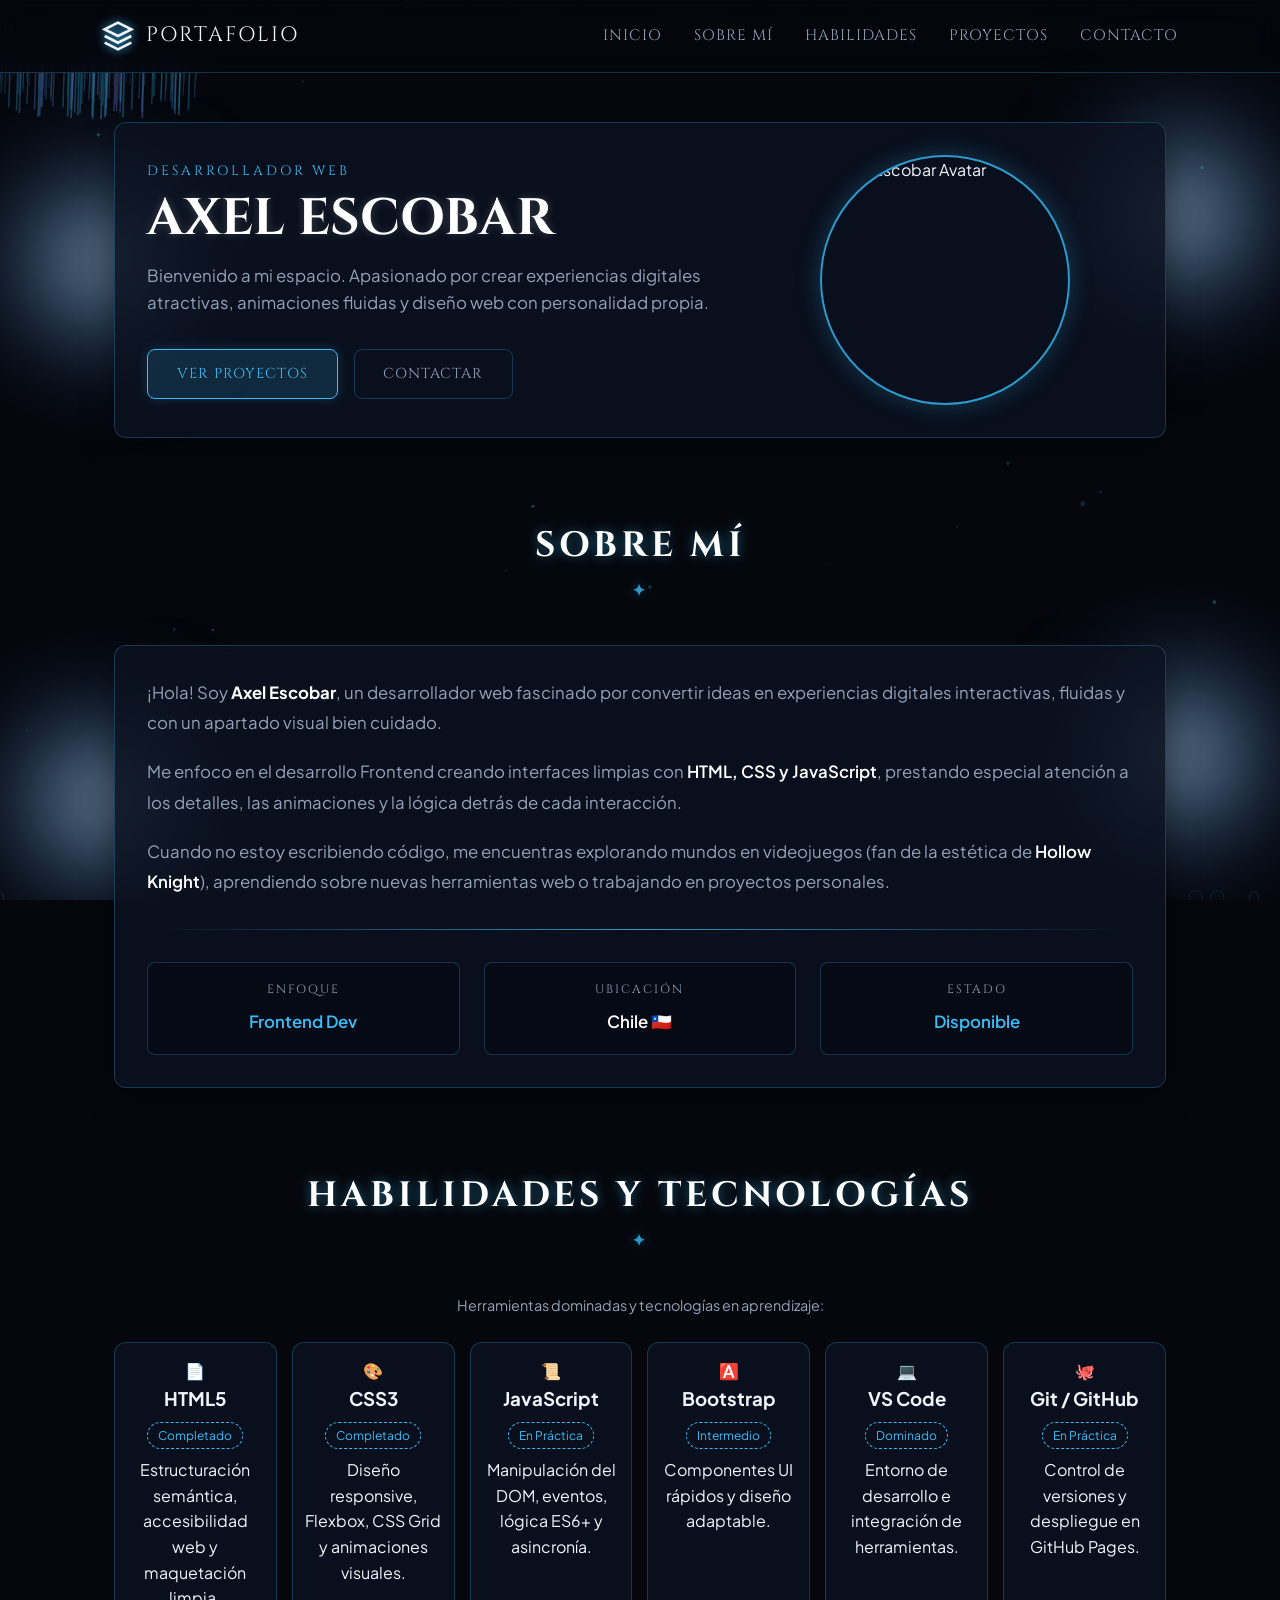
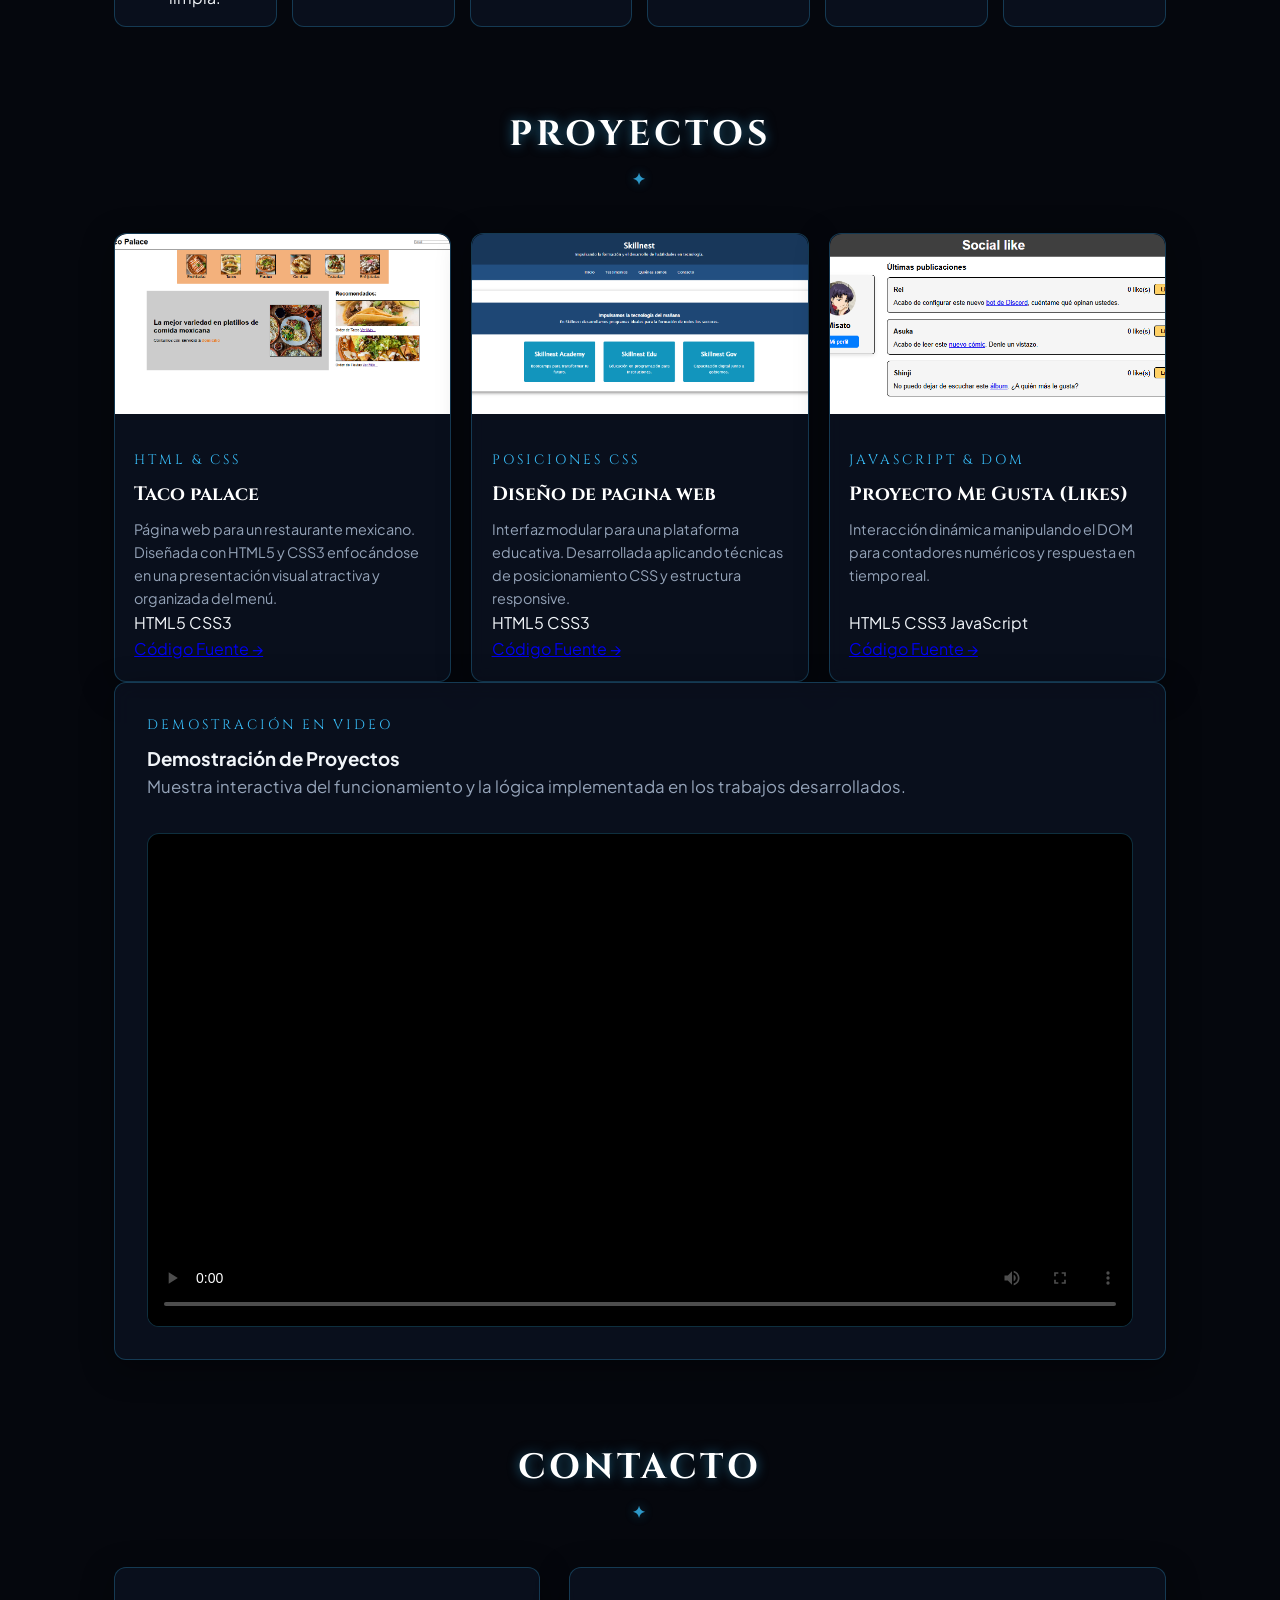
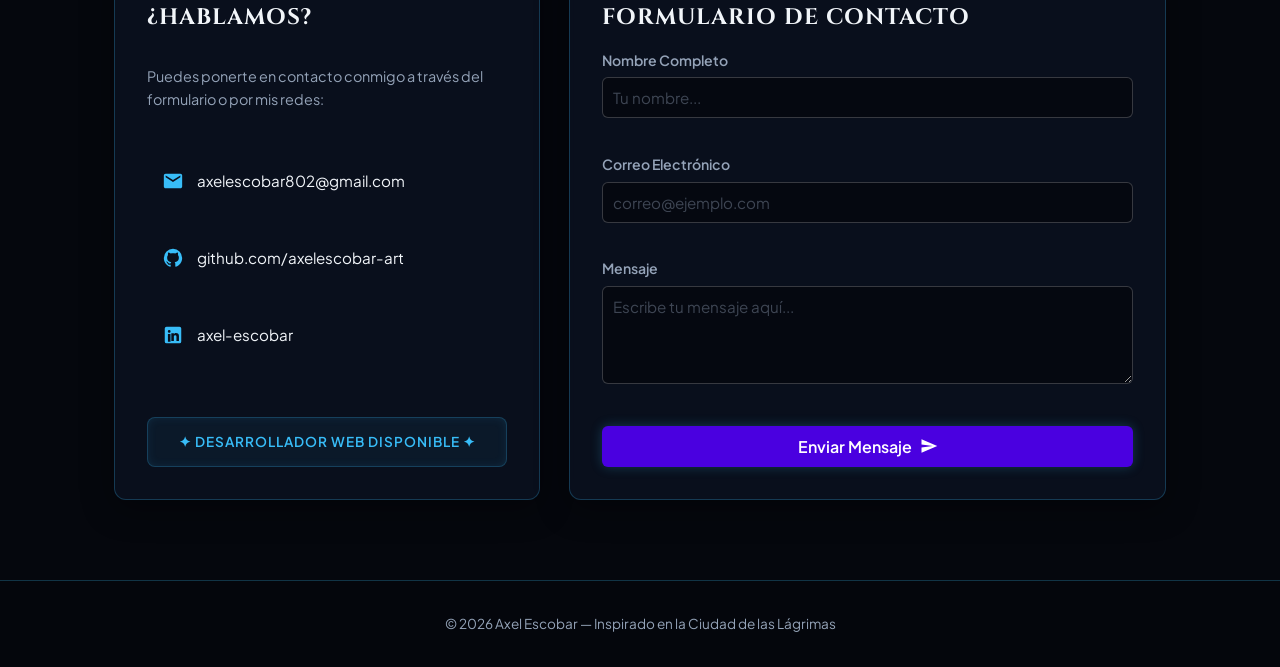
==== commit 43ffd060: "ok" ====
--- a/Mi_portafolio/index.html
+++ b/Mi_portafolio/index.html
@@ -6,50 +6,21 @@
     <meta name="viewport" content="width=device-width, initial-scale=1.0">
     <meta name="author" content="Axel Escobar">
     <title>Axel Escobar | Portafolio</title>
+
     <!-- Fuentes de Google -->
     <link rel="preconnect" href="https://fonts.googleapis.com">
     <link rel="preconnect" href="https://fonts.gstatic.com" crossorigin>
-<<<<<<< HEAD
     <link
-        href="https://fonts.googleapis.com/css2?family=Cinzel:wght@700&family=Plus+Jakarta+Sans:wght@400;600&display=swap"
+        href="https://fonts.googleapis.com/css2?family=Cinzel:wght@400;700&family=Plus+Jakarta+Sans:wght@400;600&display=swap"
         rel="stylesheet">
+
+    <!-- Estilos CSS -->
     <link rel="stylesheet" href="static/css/style.css">
 </head>
 
 <body>
 
-    <div class="contenedor-fondo">
-        <img src="static/images/fondo en negro.png" class="imagen-fondo" alt="Fondo City of Tears" />
-
-        <!-- Faros ajustados dinámicamente -->
-        <div class="faro faro-izq-1"></div>
-        <div class="faro faro-izq-2"></div>
-        <div class="faro faro-der-1"></div>
-        <div class="faro faro-der-2"></div>
-    </div>
-=======
-    <link rel="stylesheet" href="https://fonts.googleapis.com/css2?family=Cinzel:wght@400;700&display=swap">
-    <link rel="stylesheet" href="static/css/style.css">
-</head>
-<<<<<<< HEAD
-=======
-<body>
-
-<div class="contenedor-fondo">
-  <img src="images/fondo en negro.png" class="imagen-fondo" alt="Fondo City of Tears" />
-  
-  <!-- Faros ajustados dinámicamente -->
-  <div class="faro faro-izq-1"></div>
-  <div class="faro faro-izq-2"></div>
-  <div class="faro faro-der-1"></div>
-  <div class="faro faro-der-2"></div>
-</div>
->>>>>>> 87076361d023e91eb9bcae508ddfca9aeeaf3695
->>>>>>> e098b316eb2ac96cd234b2570b57ac5e03f4d33d
-
-<body>
-
-    <!-- Fondo dinámico con partículas y luces -->
+    <!-- Fondo dinámico y efectos (sin la imagen estática) -->
     <div class="contenedor-fondo">
         <div class="faro faro-izq-1"></div>
         <div class="faro faro-izq-2"></div>
@@ -58,11 +29,7 @@
     </div>
     <canvas id="bg-particulas"></canvas>
 
-<<<<<<< HEAD
     <!-- HEADER Y NAVEGACIÓN -->
-=======
-    <!-- Header / Navegación -->
->>>>>>> e098b316eb2ac96cd234b2570b57ac5e03f4d33d
     <header class="header">
         <div class="logo">
             <svg class="logo-icono" viewBox="0 0 24 24" fill="none" stroke="currentColor" stroke-width="2">
@@ -70,60 +37,36 @@
             </svg>
             <span>PORTAFOLIO</span>
         </div>
-<<<<<<< HEAD
-        <button class="menu-toggle" id="menuToggle">☰</button>
+        <button class="menu-toggle" id="menuToggle" aria-label="Abrir menú">☰</button>
         <nav class="nav-menu" id="navMenu">
-            <a href="#inicio">Inicio</a>
-            <a href="#sobre-mi">Sobre Mí</a>
-            <a href="#habilidades">Habilidades</a>
-            <a href="#proyectos">Proyectos</a>
-            <a href="#contacto">Contacto</a>
-=======
-        <button class="menu-toggle" id="menu-toggle" aria-label="Abrir menú">☰</button>
-        <nav class="nav-menu" id="nav-menu">
             <a href="#inicio">INICIO</a>
             <a href="#sobre-mi">SOBRE MÍ</a>
             <a href="#habilidades">HABILIDADES</a>
             <a href="#proyectos">PROYECTOS</a>
             <a href="#contacto">CONTACTO</a>
->>>>>>> e098b316eb2ac96cd234b2570b57ac5e03f4d33d
         </nav>
     </header>
 
     <main>
-<<<<<<< HEAD
         <!-- SECCIÓN HERO -->
         <section id="inicio" class="seccion">
             <div class="tarjeta hero">
                 <div class="hero-contenido">
                     <div class="hero-texto">
                         <span class="subtitulo-seda">DESARROLLADOR WEB</span>
-                        <h1>Axel Escobar</h1>
+                        <h1>AXEL ESCOBAR</h1>
                         <p class="perfil">
                             Bienvenido a mi espacio. Apasionado por crear experiencias digitales atractivas, animaciones
                             fluidas y diseño web con personalidad propia.
                         </p>
                         <div class="hero-botones">
-                            <a href="#proyectos" class="btn btn-primario">Ver Proyectos</a>
-                            <a href="#contacto" class="btn btn-secundario">Contactar</a>
-                        </div>
-=======
-        <!-- SECCIÓN INICIO / HERO -->
-        <section id="inicio" class="seccion hero">
-            <div class="tarjeta hero-contenido">
-                <div class="hero-texto">
-                    <span class="subtitulo-seda">DESARROLLADOR WEB</span>
-                    <h1>AXEL ESCOBAR</h1>
-                    <p class="perfil">Bienvenido a mi espacio. Apasionado por crear experiencias digitales atractivas,
-                        animaciones fluidas y diseño web con personalidad propia.</p>
-                    <div class="hero-botones">
-                        <a href="#proyectos" class="btn btn-primario">VER PROYECTOS</a>
-                        <a href="#contacto" class="btn btn-secundario">CONTACTAR</a>
->>>>>>> e098b316eb2ac96cd234b2570b57ac5e03f4d33d
-                    </div>
-                </div>
-                <div class="hero-imagen">
-                    <img src="static/images/avatar.png" alt="Axel Escobar Avatar">
+                            <a href="#proyectos" class="btn btn-primario">VER PROYECTOS</a>
+                            <a href="#contacto" class="btn btn-secundario">CONTACTAR</a>
+                        </div>
+                    </div>
+                    <div class="hero-imagen">
+                        <img src="static/images/avatar.png" alt="Axel Escobar Avatar">
+                    </div>
                 </div>
             </div>
         </section>
@@ -150,7 +93,7 @@
                     </div>
                     <div class="caja-detalle">
                         <span class="etiqueta-det">UBICACIÓN</span>
-                        <span class="valor-det">Chile</span>
+                        <span class="valor-det">Chile 🇨🇱</span>
                     </div>
                     <div class="caja-detalle">
                         <span class="etiqueta-det">ESTADO</span>
@@ -160,58 +103,53 @@
             </div>
         </section>
 
-<<<<<<< HEAD
-        <!-- SECCIÓN SOBRE MÍ -->
-        <section id="sobre-mi" class="seccion">
-            <h2>SOBRE MÍ</h2>
-            <div class="tarjeta tarjeta-sobre-mi">
-                <p>¡Hola! Soy <strong>Axel Escobar</strong>, un desarrollador web fascinado por convertir ideas en
-                    experiencias digitales interactivas, fluidas y con un apartado visual bien cuidado.</p>
-
-                <p>Me enfoco en el desarrollo Frontend creando interfaces limpias con <strong>HTML, CSS y
-                        JavaScript</strong>, prestando especial atención a los detalles, las animaciones y la lógica
-                    detrás de cada interacción. Me apasiona aprender nuevas tecnologías y enfrentarme a retos donde el
-                    diseño y el código se fusionan (aunque la mayoria de veces soy muy flojo).</p>
-
-                <p>Cuando no estoy escribiendo código, me encuentras explorando mundos en videojuegos (fan de la
-                    estética de <span class="texto-azul">Hollow Knight</span>), aprendiendo sobre nuevas herramientas
-                    web o trabajando en proyectos personales para seguir puliendo mis habilidades.</p>
-
-                <hr class="linea-divisora">
-
-                <div class="grid-detalles">
-                    <div class="caja-detalle">
-                        <span class="etiqueta-det">UBICACIÓN</span>
-                        <span class="valor-det">Chile 🇨🇱</span>
-                    </div>
-                    <div class="caja-detalle">
-                        <span class="etiqueta-det">ENFOQUE</span>
-                        <span class="valor-det">Frontend & Web UI</span>
-                    </div>
-                    <div class="caja-detalle">
-                        <span class="etiqueta-det">ESTADO</span>
-                        <span class="valor-det texto-destacado">Disponible para proyectos</span>
-=======
-        <!-- SECCIÓN HABILIDADES -->
+        <!-- SECCIÓN HABILIDADES / TECNOLOGÍAS -->
         <section id="habilidades" class="seccion">
-            <h2>HABILIDADES</h2>
-            <p class="instruccion-habilidades">Haz clic en cada tecnología para ver más detalles:</p>
+            <h2>HABILIDADES Y TECNOLOGÍAS</h2>
+            <p class="instruccion-habilidades">Herramientas dominadas y tecnologías en aprendizaje:</p>
 
             <div class="grid-habilidades">
-                <div class="tarjeta-habilidad activa"
-                    data-info="Estructuración semántica, accesibilidad web y maquetación limpia.">HTML5</div>
-                <div class="tarjeta-habilidad"
-                    data-info="Diseño responsive, Flexbox, CSS Grid, animaciones y efectos visuales personalizados.">
-                    CSS3</div>
-                <div class="tarjeta-habilidad"
-                    data-info="Manipulación del DOM, eventos, Lógica de programación ES6+ y asincronía.">JavaScript
-                </div>
-                <div class="tarjeta-habilidad"
-                    data-info="Control de versiones, manejo de repositorios y trabajo colaborativo.">Git / GitHub</div>
-            </div>
-
-            <div class="panel-info-habilidad" id="panel-info">
-                Estructuración semántica, accesibilidad web y maquetación limpia.
+                <div class="tarjeta-habilidad">
+                    <div class="icono-tech">📄</div>
+                    <h3>HTML5</h3>
+                    <span class="badge-tech">Completado</span>
+                    <p>Estructuración semántica, accesibilidad web y maquetación limpia.</p>
+                </div>
+
+                <div class="tarjeta-habilidad">
+                    <div class="icono-tech">🎨</div>
+                    <h3>CSS3</h3>
+                    <span class="badge-tech">Completado</span>
+                    <p>Diseño responsive, Flexbox, CSS Grid y animaciones visuales.</p>
+                </div>
+
+                <div class="tarjeta-habilidad">
+                    <div class="icono-tech">📜</div>
+                    <h3>JavaScript</h3>
+                    <span class="badge-tech badge-práctica">En Práctica</span>
+                    <p>Manipulación del DOM, eventos, lógica ES6+ y asincronía.</p>
+                </div>
+
+                <div class="tarjeta-habilidad">
+                    <div class="icono-tech">🅰️</div>
+                    <h3>Bootstrap</h3>
+                    <span class="badge-tech badge-intermedio">Intermedio</span>
+                    <p>Componentes UI rápidos y diseño adaptable.</p>
+                </div>
+
+                <div class="tarjeta-habilidad">
+                    <div class="icono-tech">💻</div>
+                    <h3>VS Code</h3>
+                    <span class="badge-tech">Dominado</span>
+                    <p>Entorno de desarrollo e integración de herramientas.</p>
+                </div>
+
+                <div class="tarjeta-habilidad">
+                    <div class="icono-tech">🐙</div>
+                    <h3>Git / GitHub</h3>
+                    <span class="badge-tech badge-práctica">En Práctica</span>
+                    <p>Control de versiones y despliegue en GitHub Pages.</p>
+                </div>
             </div>
         </section>
 
@@ -219,25 +157,23 @@
         <section id="proyectos" class="seccion">
             <h2>PROYECTOS</h2>
 
-            <!-- Grid de Tarjetas de Proyectos -->
             <div class="grid-proyectos">
-
                 <!-- Proyecto 1 -->
                 <div class="tarjeta tarjeta-proyecto">
                     <div class="imagen-proyecto">
-                        <img src="static/images/proyecto1.png" alt="Formulario de Registro">
+                        <img src="static/images/comida-palacio.png" alt="Formulario de Registro">
                     </div>
                     <div class="contenido-proyecto">
                         <span class="subtitulo-seda">HTML & CSS</span>
-                        <h3>Formulario de Registro</h3>
-                        <p>Diseño de formulario interactivo con validaciones básicas, selectores avanzados y estructura
-                            semántica.</p>
+                        <h3>Taco palace</h3>
+                        <p>Página web para un restaurante mexicano. Diseñada con HTML5 y CSS3 enfocándose 
+                            en una presentación visual atractiva y organizada del menú.</p>
                         <div class="tags-tecnologias">
                             <span class="tag">HTML5</span>
                             <span class="tag">CSS3</span>
                         </div>
                         <div class="enlaces-proyecto">
-                            <a href="https://github.com/axelescobar-art" target="_blank" rel="noopener">Código Fuente
+                            <a href="https://github.com/axelescobar-art/Skillnest_fundamentos_web-1/tree/main/STACK_JS/19_taco_palace" target="_blank" rel="noopener">Código Fuente
                                 →</a>
                         </div>
                     </div>
@@ -246,14 +182,12 @@
                 <!-- Proyecto 2 -->
                 <div class="tarjeta tarjeta-proyecto">
                     <div class="imagen-proyecto">
-                        <img src="static/images/proyecto2.png" alt="Tarjeta de Perfil">
->>>>>>> e098b316eb2ac96cd234b2570b57ac5e03f4d33d
+                        <img src="static/images/skillnest.png" alt="Tarjeta de Perfil">
                     </div>
                     <div class="contenido-proyecto">
                         <span class="subtitulo-seda">POSICIONES CSS</span>
-                        <h3>Tarjeta de Perfil</h3>
-                        <p>Maquetación de perfil con posicionamiento dinámico CSS (`relative`, `absolute`) y diseño
-                            responsive.</p>
+                        <h3>Diseño de pagina web</h3>
+                        <p>Interfaz modular para una plataforma educativa. Desarrollada aplicando técnicas de posicionamiento CSS y estructura responsive.</p>
                         <div class="tags-tecnologias">
                             <span class="tag">HTML5</span>
                             <span class="tag">CSS3</span>
@@ -268,7 +202,7 @@
                 <!-- Proyecto 3 -->
                 <div class="tarjeta tarjeta-proyecto">
                     <div class="imagen-proyecto">
-                        <img src="static/images/proyecto3.png" alt="Proyecto Me Gusta">
+                        <img src="static/images/like.png" alt="Proyecto Me Gusta">
                     </div>
                     <div class="contenido-proyecto">
                         <span class="subtitulo-seda">JAVASCRIPT & DOM</span>
@@ -281,15 +215,14 @@
                             <span class="tag">JavaScript</span>
                         </div>
                         <div class="enlaces-proyecto">
-                            <a href="https://github.com/axelescobar-art" target="_blank" rel="noopener">Código Fuente
+                            <a href="https://github.com/axelescobar-art/Skillnest_fundamentos_web-1/tree/main/STACK_JS/18_(core)_me_gusta" target="_blank" rel="noopener">Código Fuente
                                 →</a>
                         </div>
                     </div>
                 </div>
-
-            </div>
-
-            <!-- SECCIÓN DEL VIDEO DE DEMOSTRACIÓN -->
+            </div>
+
+            <!-- Demostración en Video -->
             <div class="tarjeta tarjeta-video">
                 <span class="subtitulo-seda">DEMOSTRACIÓN EN VIDEO</span>
                 <h3>Demostración de Proyectos</h3>
@@ -305,147 +238,21 @@
             </div>
         </section>
 
-        <!-- SECCIÓN TECNOLOGÍAS / HABILIDADES -->
-        <section id="habilidades" class="seccion">
-            <h2>TECNOLOGÍAS</h2>
-            <p class="instruccion-habilidades">Herramientas dominadas en la malla de estudio</p>
-
-            <div class="grid-habilidades">
-                <div class="tarjeta-habilidad">
-                    <div class="icono-tech">📄</div>
-                    <h3>HTML5</h3>
-                    <span class="badge-tech">Completado</span>
-                    <p>Estructura, formularios y tablas.</p>
-                </div>
-
-                <div class="tarjeta-habilidad">
-                    <div class="icono-tech">🎨</div>
-                    <h3>CSS3</h3>
-                    <span class="badge-tech">Completado</span>
-                    <p>Flexbox, Box Model y animaciones.</p>
-                </div>
-
-                <div class="tarjeta-habilidad">
-                    <div class="icono-tech">📜</div>
-                    <h3>JavaScript</h3>
-                    <span class="badge-tech badge-práctica">Práctica</span>
-                    <p>DOM, eventos y algoritmos.</p>
-                </div>
-
-                <div class="tarjeta-habilidad">
-                    <div class="icono-tech">🅰️</div>
-                    <h3>Bootstrap</h3>
-                    <span class="badge-tech badge-intermedio">Intermedio</span>
-                    <p>Componentes y diseño fluido.</p>
-                </div>
-
-                <div class="tarjeta-habilidad">
-                    <div class="icono-tech">💻</div>
-                    <h3>VS Code</h3>
-                    <span class="badge-tech">Dominado</span>
-                    <p>Editor e integración.</p>
-                </div>
-
-                <div class="tarjeta-habilidad">
-                    <div class="icono-tech">🐙</div>
-                    <h3>Git / Pages</h3>
-                    <span class="badge-tech badge-práctica">Práctica</span>
-                    <p>Publicación en GitHub Pages.</p>
-                </div>
-            </div>
-        </section>
-
-       <!-- SECCIÓN PROYECTOS CORE -->
-        <section id="proyectos" class="seccion">
-            <h2>PROYECTOS CORE</h2>
-
-            <!-- Grid de Proyectos -->
-            <div class="grid-proyectos">
-                <!-- Tarjeta 1 -->
-                <div class="tarjeta tarjeta-proyecto">
-                    <div class="imagen-proyecto">
-                        <img src="static/images/proyecto1.png" alt="Formulario de Registro">
-                    </div>
-                    <div class="contenido-proyecto">
-                        <span class="badge-categoria">HTML Basics Core</span>
-                        <h3>Formulario de Registro</h3>
-                        <p>Diseño de formulario con validaciones básicas, inputs variados, selectores y etiquetas semánticas.</p>
-                        <div class="acciones-proyecto">
-                            <button class="btn-detalles">Detalles</button>
-                            <a href="https://github.com/axelescobar-art" target="_blank" rel="noopener" class="btn-github" aria-label="GitHub">
-                                🐙
-                            </a>
-                        </div>
-                    </div>
-                </div>
-
-                <!-- Tarjeta 2 -->
-                <div class="tarjeta tarjeta-proyecto">
-                    <div class="imagen-proyecto">
-                        <img src="static/images/proyecto2.png" alt="Tarjeta de Perfil">
-                    </div>
-                    <div class="contenido-proyecto">
-                        <span class="badge-categoria">Posiciones Core</span>
-                        <h3>Tarjeta de Usuario & Perfil</h3>
-                        <p>Maquetación de perfil con posiciones CSS (`relative`, `absolute`) y diseño modular.</p>
-                        <div class="acciones-proyecto">
-                            <button class="btn-detalles">Detalles</button>
-                            <a href="https://github.com/axelescobar-art" target="_blank" rel="noopener" class="btn-github" aria-label="GitHub">
-                                🐙
-                            </a>
-                        </div>
-                    </div>
-                </div>
-
-                <!-- Tarjeta 3 -->
-                <div class="tarjeta tarjeta-proyecto">
-                    <div class="imagen-proyecto">
-                        <img src="static/images/proyecto3.png" alt="Proyecto Me Gusta">
-                    </div>
-                    <div class="contenido-proyecto">
-                        <span class="badge-categoria">DOM JS Core</span>
-                        <h3>Proyecto Me Gusta (Likes)</h3>
-                        <p>Interacción dinámica con el DOM para contadores numéricos mediante `querySelector` y `onclick`.</p>
-                        <div class="acciones-proyecto">
-                            <button class="btn-detalles">Detalles</button>
-                            <a href="https://github.com/axelescobar-art" target="_blank" rel="noopener" class="btn-github" aria-label="GitHub">
-                                🐙
-                            </a>
-                        </div>
-                    </div>
-                </div>
-            </div>
-
-            <!-- Demostración en Video -->
-            <div class="seccion-video">
-                <h2>VIDEO DE DEMOSTRACIÓN</h2>
-
-                <div class="tarjeta contenedor-video">
-                    <video controls poster="static/images/preview-proyecto.png">
-                        <source src="static/video/demo-proyecto.mp4" type="video/mp4">
-                        Tu navegador no soporta el reproductor de video.
-                    </video>
-                </div>
-            </div>
-        </section>
-
-        <!-- SECCIÓN CONTACTO (ESTILO CIUDAD DE LAS LÁGRIMAS) -->
+        <!-- SECCIÓN CONTACTO -->
         <section id="contacto" class="seccion">
             <h2>CONTACTO</h2>
-<<<<<<< HEAD
 
             <div class="contenedor-contacto-doble">
-
-                <!-- COLUMNA IZQUIERDA: INFORMACIÓN Y REDES -->
+                <!-- Columna Izquierda: Información -->
                 <div class="tarjeta columna-info">
-                    <h3>Información</h3>
-                    <p class="subtitulo-contacto">Conecta conmigo o envíame un mensaje directo.</p>
+                    <h3>¿HABLAMOS?</h3>
+                    <p class="subtitulo-contacto">Puedes ponerte en contacto conmigo a través del formulario o por mis
+                        redes:</p>
 
                     <div class="lista-contacto">
-                        <!-- Email -->
                         <a href="mailto:axelescobar802@gmail.com" class="item-contacto">
                             <div class="icono-contacto">
-                                <svg viewBox="0 0 24 24" fill="currentColor">
+                                <svg viewBox="0 0 24 24" fill="currentColor" width="20" height="20">
                                     <path
                                         d="M20 4H4c-1.1 0-1.99.9-1.99 2L2 18c0 1.1.9 2 2 2h16c1.1 0 2-.9 2-2V6c0-1.1-.9-2-2-2zm0 4l-8 5-8-5V6l8 5 8-5v2z" />
                                 </svg>
@@ -453,22 +260,21 @@
                             <span>axelescobar802@gmail.com</span>
                         </a>
 
-                        <!-- GitHub -->
-                        <a href="https://github.com/axelescobar-art" target="_blank" class="item-contacto">
+                        <a href="https://github.com/axelescobar-art" target="_blank" rel="noopener"
+                            class="item-contacto">
                             <div class="icono-contacto">
-                                <svg viewBox="0 0 24 24" fill="currentColor">
+                                <svg viewBox="0 0 24 24" fill="currentColor" width="20" height="20">
                                     <path
                                         d="M12 2A10 10 0 0 0 2 12c0 4.42 2.87 8.17 6.84 9.5.5.08.66-.23.66-.5v-1.69c-2.77.6-3.36-1.34-3.36-1.34-.46-1.16-1.11-1.47-1.11-1.47-.91-.62.07-.6.07-.6 1 .07 1.53 1.03 1.53 1.03.87 1.52 2.34 1.07 2.91.83.1-.65.35-1.09.63-1.34-2.22-.25-4.55-1.11-4.55-4.92 0-1.11.38-2 1.03-2.71-.1-.25-.45-1.29.1-2.64 0 0 .84-.27 2.75 1.02.79-.22 1.65-.33 2.5-.33.85 0 1.71.11 2.5.33 1.91-1.29 2.75-1.02 2.75-1.02.55 1.35.2 2.39.1 2.64.65.71 1.03 1.6 1.03 2.71 0 3.82-2.34 4.66-4.57 4.91.36.31.69.92.69 1.85V21c0 .27.16.59.67.5C19.14 20.16 22 16.42 22 12A10 10 0 0 0 12 2z" />
                                 </svg>
                             </div>
-                            <span>axelescobar-art</span>
+                            <span>github.com/axelescobar-art</span>
                         </a>
 
-                        <!-- LinkedIn -->
-                        <a href="https://www.linkedin.com/in/axel-escobar-29807a439/" target="_blank"
+                        <a href="https://www.linkedin.com/in/axel-escobar-29807a439/" target="_blank" rel="noopener"
                             class="item-contacto">
                             <div class="icono-contacto">
-                                <svg viewBox="0 0 24 24" fill="currentColor">
+                                <svg viewBox="0 0 24 24" fill="currentColor" width="20" height="20">
                                     <path
                                         d="M19 3a2 2 0 0 1 2 2v14a2 2 0 0 1-2 2H5a2 2 0 0 1-2-2V5a2 2 0 0 1 2-2h14m-.5 15.5v-5.3a3.26 3.26 0 0 0-3.26-3.26c-.85 0-1.84.52-2.28 1.3v-1.11h-2.79v8.37h2.79v-4.93c0-.77.62-1.4 1.39-1.4a1.4 1.4 0 0 1 1.4 1.4v4.93h2.75M6.46 10.9v8.37H9.25V10.9H6.46M7.86 6.6a1.49 1.49 0 0 0-1.5 1.5 1.49 1.49 0 0 0 1.5 1.49c.82 0 1.5-.67 1.5-1.49a1.49 1.49 0 0 0-1.5-1.5z" />
                                 </svg>
@@ -477,71 +283,16 @@
                         </a>
                     </div>
 
-                    <!-- Insignia / Tag de estado -->
                     <div class="badge-estado">
-                        ✦ Desarrollador Web Disponible ✦
-                    </div>
-=======
-            <div class="tarjeta contenedor-contacto-doble">
-                <div class="columna-info">
-                    <h3>¿HABLAMOS?</h3>
-                    <p class="subtitulo-contacto">Puedes ponerte en contacto conmigo a través del formulario o por mis
-                        redes:</p>
-
-                    <div class="lista-contacto">
-                        <a href="mailto:tuemail@ejemplo.com" class="item-contacto">
-                            <svg class="icono-contacto" fill="none" stroke="currentColor" viewBox="0 0 24 24">
-                                <path stroke-linecap="round" stroke-linejoin="round" stroke-width="2"
-                                    d="M3 8l7.89 5.26a2 2 0 002.22 0L21 8M5 19h14a2 2 0 002-2V7a2 2 0 002-2H5a2 2 0 00-2 2v10a2 2 0 002 2z" />
-                            </svg>
-                            <span>axelescobar@ejemplo.com</span>
-                        </a>
-                        <a href="https://github.com/axelescobar-art" target="_blank" class="item-contacto">
-                            <svg class="icono-contacto" fill="none" stroke="currentColor" viewBox="0 0 24 24">
-                                <path stroke-linecap="round" stroke-linejoin="round" stroke-width="2"
-                                    d="M10 20l4-16m4 4l4 4-4 4M6 16l-4-4 4-4" />
-                            </svg>
-                            <span>github.com/axelescobar-art</span>
-                        </a>
-                    </div>
-
-                    <div class="badge-estado">
-                        ✦ ABIERTO A NUEVAS OPORTUNIDADES ✦
-                    </div>
-                </div>
-
-                <div class="columna-formulario">
-                    <form class="formulario-hk" action="#" method="POST" onsubmit="event.preventDefault();">
-                        <div class="grupo-input">
-                            <label for="nombre">NOMBRE</label>
-                            <input type="text" id="nombre" placeholder="Tu nombre..." required>
-                        </div>
-                        <div class="grupo-input">
-                            <label for="email">CORREO ELECTRÓNICO</label>
-                            <input type="email" id="email" placeholder="tu@correo.com" required>
-                        </div>
-                        <div class="grupo-input">
-                            <label for="mensaje">MENSAJE</label>
-                            <textarea id="mensaje" rows="4" placeholder="Escribe tu mensaje aquí..."
-                                required></textarea>
-                        </div>
-                        <button type="submit" class="btn-enviar-hk">
-                            <span>ENVIAR MENSAJE</span>
-                            <svg class="icono-enviar" fill="none" stroke="currentColor" viewBox="0 0 24 24">
-                                <path stroke-linecap="round" stroke-linejoin="round" stroke-width="2"
-                                    d="M14 5l7 7m0 0l-7 7m7-7H3" />
-                            </svg>
-                        </button>
-                    </form>
->>>>>>> e098b316eb2ac96cd234b2570b57ac5e03f4d33d
-                </div>
-
-                <!-- COLUMNA DERECHA: FORMULARIO DE CONTACTO -->
+                        ✦ DESARROLLADOR WEB DISPONIBLE ✦
+                    </div>
+                </div>
+
+                <!-- Columna Derecha: Formulario -->
                 <div class="tarjeta columna-formulario">
                     <h3>FORMULARIO DE CONTACTO</h3>
 
                     <form action="https://formsubmit.co/axelescobar802@gmail.com" method="POST" class="formulario-hk">
-
                         <input type="hidden" name="_captcha" value="false">
                         <input type="hidden" name="_subject" value="¡Nuevo mensaje desde tu Portafolio!">
 
@@ -563,23 +314,18 @@
 
                         <button type="submit" class="btn-enviar-hk">
                             <span>Enviar Mensaje</span>
-                            <svg viewBox="0 0 24 24" fill="currentColor" class="icono-enviar">
+                            <svg viewBox="0 0 24 24" fill="currentColor" class="icono-enviar" width="18" height="18">
                                 <path d="M2.01 21L23 12 2.01 3 2 10l15 2-15 2z" />
                             </svg>
                         </button>
                     </form>
                 </div>
-
             </div>
         </section>
     </main>
 
     <footer>
-<<<<<<< HEAD
         <p>© 2026 Axel Escobar — Inspirado en la Ciudad de las Lágrimas</p>
-=======
-        <p>© 2026 Axel Escobar. Inspirado en la estética de Hollow Knight.</p>
->>>>>>> e098b316eb2ac96cd234b2570b57ac5e03f4d33d
     </footer>
 
     <script src="static/js/script.js"></script>
--- a/Mi_portafolio/static/css/style.css
+++ b/Mi_portafolio/static/css/style.css
@@ -1,27 +1,14 @@
-/* STREAMING_CHUNK:Definiendo variables globales y reseteo base... */
+/* ===================================================
+   VARIABLES GLOBALES Y RESETEO BASE
+   =================================================== */
 :root {
-<<<<<<< HEAD
-    --color-fondo: #0a0e14;
-    --color-tarjeta: rgba(15, 23, 36, 0.75);
-    --color-tarjeta-hover: rgba(22, 34, 52, 0.85);
-    --color-borde: rgba(0, 212, 255, 0.2);
-    --color-borde-brillo: rgba(0, 212, 255, 0.6);
-    --color-azul-hk: #00d4ff;
-    --color-azul-oscuro: #091a2a;
-    --color-texto: #e2e8f0;
-    --color-texto-secundario: #94a3b8;
-    --fuente-titulo: 'Cinzel', serif;
-=======
     --bg-principal: #05070d;
     --bg-tarjeta: rgba(12, 18, 32, 0.82);
     --bg-tarjeta-hover: rgba(20, 30, 52, 0.92);
 
     --color-primario: #2b598f;
-    /* Azul cobalto base */
     --color-brillante: #38bdf8;
-    /* Cian reluciente de la lluvia */
     --color-acento: #818cf8;
-    /* Azul índigo suave */
 
     --texto-principal: #f1f5f9;
     --texto-secundario: #94a3b8;
@@ -31,12 +18,11 @@
     --sombra-glow: 0 0 18px rgba(56, 189, 248, 0.4);
 
     --fuente-titulos: 'Cinzel', serif;
->>>>>>> 87076361d023e91eb9bcae508ddfca9aeeaf3695
     --fuente-cuerpo: 'Plus Jakarta Sans', sans-serif;
     --transicion-suave: all 0.3s cubic-bezier(0.4, 0, 0.2, 1);
 }
 
-*{
+* {
     margin: 0;
     padding: 0;
     box-sizing: border-box;
@@ -47,32 +33,43 @@
 }
 
 body {
-<<<<<<< HEAD
-=======
     background-color: var(--bg-principal);
-
-    /* Superposición de capas oscuras para atenuar la imagen de fondo */
-    background-image:
-        linear-gradient(rgba(5, 7, 13, 0.84), rgba(5, 7, 13, 0.88)),
-        url('../images/fondo\ en\ negro.png');
-
-    background-size: cover;
-    background-position: center;
-    background-attachment: fixed;
-    background-repeat: no-repeat;
-
     color: var(--texto-principal);
->>>>>>> 87076361d023e91eb9bcae508ddfca9aeeaf3695
     font-family: var(--fuente-cuerpo);
-    background-color: var(--color-fondo);
-    color: var(--color-texto);
     line-height: 1.6;
     overflow-x: hidden;
     position: relative;
     min-height: 100vh;
 }
 
-/* STREAMING_CHUNK:Configurando el fondo con faros y canvas de lluvia... */
+/* Barra de desplazamiento */
+::-webkit-scrollbar {
+    width: 6px;
+}
+
+::-webkit-scrollbar-track {
+    background: transparent;
+}
+
+::-webkit-scrollbar-thumb {
+    background: rgba(56, 189, 248, 0.15);
+    border-radius: 10px;
+    transition: background 0.3s ease;
+}
+
+::-webkit-scrollbar-thumb:hover {
+    background: var(--color-brillante);
+    box-shadow: 0 0 10px var(--color-brillante);
+}
+
+* {
+    scrollbar-width: thin;
+    scrollbar-color: rgba(56, 189, 248, 0.2) transparent;
+}
+
+/* ===================================================
+   FONDO Y FAROS ANIMADOS (ESTILO HOLLOW KNIGHT)
+   =================================================== */
 .contenedor-fondo {
     position: fixed;
     top: 0;
@@ -87,55 +84,93 @@
     width: 100%;
     height: 100%;
     object-fit: cover;
-    opacity: 0.35;
-    filter: brightness(0.7) contrast(1.2);
-}
-
-/* Faros luminosos estilo Hollow Knight */
+    filter: brightness(0.4);
+}
+
+/* Reemplaza SOLO este bloque en tu CSS */
 .faro {
     position: absolute;
-    width: 120px;
-    height: 120px;
+    width: 250px; 
+    height: 250px;
     border-radius: 50%;
-    background: radial-gradient(circle, rgba(0, 212, 255, 0.4) 0%, rgba(0, 212, 255, 0) 70%);
-    filter: blur(15px);
+    background: radial-gradient(
+        circle, 
+        rgba(220, 240, 255, 0.7) 0%, 
+        rgba(100, 180, 255, 0.3) 35%, 
+        rgba(30, 80, 160, 0.1) 65%, 
+        rgba(0, 0, 0, 0) 100%
+    );
+    filter: blur(40px);
+    mix-blend-mode: screen; 
     pointer-events: none;
-    animation: pulsoFaro 4s infinite alternate ease-in-out;
-}
-
+    z-index: 0;
+    animation: brilloFaro 6s ease-in-out infinite alternate;
+}
+
+/* Agrega esto al final de tu CSS si quieres la animación de respiración */
+@keyframes brilloFaro {
+    0% {
+        opacity: 0.6;
+        transform: scale(0.95);
+    }
+    100% {
+        opacity: 0.9;
+        transform: scale(1.05);
+    }
+}
+
+/* REEMPLAZA ESTE BLOQUE EN TU CSS PARA AJUSTAR LA POSICIÓN */
+
+/* ===================================================
+   FAROS IZQUIERDOS
+   =================================================== */
+
+/* FARO 1 (Arriba a la Izquierda) */
+.faro-izq-2 {
+    top: 15%;            /* Altura: número menor = MÁS ARRIBA / mayor = MÁS ABAJO */
+    left: -2%;           /* Lado: 0% pega al borde / números negativos lo ocultan un poco fuera */
+    animation-delay: 2s; /* Tiempo de parpadeo */
+}
+
+/* FARO 2 (Abajo a la Izquierda) */
 .faro-izq-1 {
-    top: 15%;
-    left: 10%;
-    animation-delay: 0s;
-}
-
-.faro-izq-2 {
-    top: 60%;
-    left: 5%;
+    top: 75%;            /* Altura: número menor = MÁS ARRIBA / mayor = MÁS ABAJO */
+    left: -2%;           /* Lado: 0% pega al borde / números negativos lo ocultan un poco fuera */
     animation-delay: 1s;
 }
 
+
+/* ===================================================
+   FAROS DERECHOS
+   =================================================== */
+
+/* FARO 3 (Arriba a la Derecha) */
+.faro-der-2 {
+    top: 10%;            /* Altura: número menor = MÁS ARRIBA / mayor = MÁS ABAJO */
+    left: auto;          /* Desactiva el lado izquierdo */
+    right: -2%;          /* Lado derecho: 0% pega al borde / números negativos lo ocultan */
+    animation-delay: 6s;
+}
+
+/* FARO 4 (Abajo a la Derecha) */
 .faro-der-1 {
-    top: 25%;
-    right: 12%;
-    animation-delay: 2s;
-}
-
-.faro-der-2 {
-    top: 70%;
-    right: 8%;
-    animation-delay: 0.5s;
-}
-
-@keyframes pulsoFaro {
-    0% {
-        transform: scale(0.9);
-        opacity: 0.5;
-    }
-
+    top: 70%;            /* Altura: número menor = MÁS ARRIBA / mayor = MÁS ABAJO */
+    left: auto;          /* Desactiva el lado izquierdo */
+    right: -2%;          /* Lado derecho: 0% pega al borde / números negativos lo ocultan */
+    animation-delay: 4s;
+}
+
+@keyframes respiracion-faro {
+
+    0%,
     100% {
-        transform: scale(1.3);
-        opacity: 0.9;
+        opacity: 0.65;
+        box-shadow: 0 0 10px #ffffff, 0 0 25px rgba(248, 250, 252, 0.6), 0 0 45px rgba(56, 189, 248, 0.3);
+    }
+
+    50% {
+        opacity: 0.95;
+        box-shadow: 0 0 18px #ffffff, 0 0 35px rgba(255, 255, 255, 0.9), 0 0 70px rgba(56, 189, 248, 0.5);
     }
 }
 
@@ -147,9 +182,12 @@
     height: 100vh;
     z-index: -1;
     pointer-events: none;
-}
-
-/* STREAMING_CHUNK:Estilizando la barra de navegación fija... */
+    opacity: 0.6;
+}
+
+/* ===================================================
+   HEADER Y BARRA DE NAVEGACIÓN
+   =================================================== */
 .header {
     position: fixed;
     top: 0;
@@ -159,9 +197,9 @@
     justify-content: space-between;
     align-items: center;
     padding: 1.2rem 8%;
-    background: rgba(10, 14, 20, 0.85);
+    background: rgba(5, 7, 13, 0.85);
     backdrop-filter: blur(12px);
-    border-bottom: 1px solid var(--color-borde);
+    border-bottom: 1px solid var(--borde-seda);
     z-index: 1000;
     transition: var(--transicion-suave);
 }
@@ -170,17 +208,17 @@
     display: flex;
     align-items: center;
     gap: 12px;
-    font-family: var(--fuente-titulo);
+    font-family: var(--fuente-titulos);
     font-size: 1.3rem;
     letter-spacing: 2px;
-    color: var(--color-texto);
+    color: var(--texto-principal);
 }
 
 .logo-icono {
     width: 32px;
     height: 32px;
     object-fit: contain;
-    filter: drop-shadow(0 0 5px var(--color-azul-hk));
+    filter: drop-shadow(0 0 5px var(--color-brillante));
 }
 
 .nav-menu {
@@ -189,9 +227,9 @@
 }
 
 .nav-menu a {
-    color: var(--color-texto-secundario);
+    color: var(--texto-secundario);
     text-decoration: none;
-    font-family: var(--fuente-titulo);
+    font-family: var(--fuente-titulos);
     font-size: 0.95rem;
     letter-spacing: 1px;
     transition: var(--transicion-suave);
@@ -199,8 +237,8 @@
 }
 
 .nav-menu a:hover {
-    color: var(--color-azul-hk);
-    text-shadow: 0 0 8px rgba(0, 212, 255, 0.6);
+    color: var(--color-brillante);
+    text-shadow: 0 0 8px rgba(56, 189, 248, 0.6);
 }
 
 .nav-menu a::after {
@@ -210,8 +248,8 @@
     left: 0;
     width: 0;
     height: 2px;
-    background: var(--color-azul-hk);
-    box-shadow: 0 0 8px var(--color-azul-hk);
+    background: var(--color-brillante);
+    box-shadow: 0 0 8px var(--color-brillante);
     transition: var(--transicion-suave);
 }
 
@@ -222,15 +260,17 @@
 .menu-toggle {
     display: none;
     background: none;
-    border: 1px solid var(--color-borde);
-    color: var(--color-texto);
+    border: 1px solid var(--borde-seda);
+    color: var(--texto-principal);
     font-size: 1.5rem;
     padding: 4px 10px;
     border-radius: 6px;
     cursor: pointer;
 }
 
-/* STREAMING_CHUNK:Estructuración general de secciones y tarjetas... */
+/* ===================================================
+   ESTRUCTURA GENERAL Y TARJETAS
+   =================================================== */
 main {
     padding-top: 90px;
 }
@@ -242,13 +282,13 @@
 }
 
 .seccion h2 {
-    font-family: var(--fuente-titulo);
+    font-family: var(--fuente-titulos);
     font-size: 2.2rem;
     text-align: center;
     margin-bottom: 2.5rem;
     letter-spacing: 4px;
     color: #fff;
-    text-shadow: 0 0 12px rgba(0, 212, 255, 0.5);
+    text-shadow: 0 0 12px rgba(56, 189, 248, 0.5);
     position: relative;
 }
 
@@ -256,14 +296,14 @@
     content: '✦';
     display: block;
     font-size: 1rem;
-    color: var(--color-azul-hk);
+    color: var(--color-brillante);
     margin-top: 0.3rem;
     opacity: 0.8;
 }
 
 .tarjeta {
-    background: var(--color-tarjeta);
-    border: 1px solid var(--color-borde);
+    background: var(--bg-tarjeta);
+    border: 1px solid var(--borde-seda);
     border-radius: 12px;
     padding: 2rem;
     backdrop-filter: blur(10px);
@@ -272,11 +312,13 @@
 }
 
 .tarjeta:hover {
-    border-color: var(--color-borde-brillo);
-    box-shadow: 0 10px 35px 0 rgba(0, 212, 255, 0.15);
-}
-
-/* STREAMING_CHUNK:Estilizando sección Hero e imagen con zoom... */
+    border-color: var(--borde-brillante);
+    box-shadow: 0 10px 35px 0 rgba(56, 189, 248, 0.15);
+}
+
+/* ===================================================
+   SECCIÓN HERO
+   =================================================== */
 .hero {
     margin-top: 2rem;
 }
@@ -289,16 +331,16 @@
 }
 
 .subtitulo-seda {
-    font-family: var(--fuente-titulo);
+    font-family: var(--fuente-titulos);
     font-size: 0.85rem;
     letter-spacing: 3px;
-    color: var(--color-azul-hk);
+    color: var(--color-brillante);
     display: block;
     margin-bottom: 0.5rem;
 }
 
 .hero-texto h1 {
-    font-family: var(--fuente-titulo);
+    font-family: var(--fuente-titulos);
     font-size: 3.2rem;
     line-height: 1.1;
     margin-bottom: 1rem;
@@ -307,7 +349,7 @@
 }
 
 .perfil {
-    color: var(--color-texto-secundario);
+    color: var(--texto-secundario);
     margin-bottom: 2rem;
     font-size: 1.05rem;
 }
@@ -321,7 +363,7 @@
     display: inline-block;
     padding: 0.8rem 1.8rem;
     border-radius: 8px;
-    font-family: var(--fuente-titulo);
+    font-family: var(--fuente-titulos);
     font-size: 0.9rem;
     letter-spacing: 1px;
     text-decoration: none;
@@ -330,22 +372,22 @@
 }
 
 .btn-primario {
-    background: rgba(0, 212, 255, 0.15);
-    color: var(--color-azul-hk);
-    border: 1px solid var(--color-azul-hk);
-    box-shadow: 0 0 12px rgba(0, 212, 255, 0.2);
+    background: rgba(56, 189, 248, 0.15);
+    color: var(--color-brillante);
+    border: 1px solid var(--color-brillante);
+    box-shadow: 0 0 12px rgba(56, 189, 248, 0.2);
 }
 
 .btn-primario:hover {
-    background: var(--color-azul-hk);
+    background: var(--color-brillante);
     color: #000;
-    box-shadow: 0 0 20px rgba(0, 212, 255, 0.6);
+    box-shadow: 0 0 20px rgba(56, 189, 248, 0.6);
 }
 
 .btn-secundario {
     background: transparent;
-    color: var(--color-texto-secundario);
-    border: 1px solid var(--color-borde);
+    color: var(--texto-secundario);
+    border: 1px solid var(--borde-seda);
 }
 
 .btn-secundario:hover {
@@ -363,8 +405,12 @@
     width: 250px;
     height: 250px;
     margin: 0 auto;
-    border: 2px solid var(--color-borde-brillo);
-    box-shadow: 0 0 25px rgba(0, 212, 255, 0.25);
+    border: 2px solid var(--borde-brillante);
+    box-shadow: 0 0 25px rgba(56, 189, 248, 0.25);
+}
+
+.seccion-video {
+    margin-top: 4rem;
 }
 
 .hero-imagen img {
@@ -378,7 +424,9 @@
     transform: scale(1.1);
 }
 
-/* STREAMING_CHUNK:Estilizando la sección SOBRE MÍ... */
+/* ===================================================
+   SECCIÓN SOBRE MÍ
+   =================================================== */
 .tarjeta-sobre-mi {
     line-height: 1.8;
     font-size: 1.05rem;
@@ -386,7 +434,7 @@
 
 .tarjeta-sobre-mi p {
     margin-bottom: 1.2rem;
-    color: var(--color-texto-secundario);
+    color: var(--texto-secundario);
 }
 
 .tarjeta-sobre-mi strong {
@@ -394,14 +442,14 @@
 }
 
 .texto-azul {
-    color: var(--color-azul-hk);
+    color: var(--color-brillante);
     font-weight: 600;
 }
 
 .linea-divisora {
     border: 0;
     height: 1px;
-    background: linear-gradient(90deg, transparent, var(--color-borde-brillo), transparent);
+    background: linear-gradient(90deg, transparent, var(--borde-brillante), transparent);
     margin: 2rem 0;
 }
 
@@ -412,25 +460,20 @@
     text-align: center;
 }
 
-<<<<<<< HEAD
-/* ===================================================
-   GRILLA DE HABILIDADES
-   =================================================== */
-=======
 .caja-detalle {
-    background: rgba(9, 26, 42, 0.6);
+    background: rgba(5, 7, 13, 0.5);
     padding: 1rem;
     border-radius: 8px;
-    border: 1px solid var(--color-borde);
+    border: 1px solid var(--borde-seda);
     display: flex;
     flex-direction: column;
     gap: 0.4rem;
 }
 
 .etiqueta-det {
-    font-family: var(--fuente-titulo);
+    font-family: var(--fuente-titulos);
     font-size: 0.75rem;
-    color: var(--color-texto-secundario);
+    color: var(--texto-secundario);
     letter-spacing: 2px;
 }
 
@@ -440,79 +483,148 @@
 }
 
 .texto-destacado {
-    color: var(--color-azul-hk);
-}
-
-/* STREAMING_CHUNK:Estilizando sección Habilidades... */
->>>>>>> e098b316eb2ac96cd234b2570b57ac5e03f4d33d
+    color: var(--color-brillante);
+}
+
+/* ===================================================
+   SECCIÓN HABILIDADES / TECNOLOGÍAS
+   =================================================== */
 .instruccion-habilidades {
     text-align: center;
-    color: var(--color-texto-secundario);
+    color: var(--texto-secundario);
     font-size: 0.9rem;
     margin-bottom: 1.5rem;
 }
 
 .grid-habilidades {
     display: grid;
-    grid-template-columns: repeat(auto-fit, minmax(160px, 1fr));
+    grid-template-columns: repeat(auto-fit, minmax(150px, 1fr));
+    gap: 15px;
+    margin-top: 25px;
+}
+
+.tarjeta-habilidad {
+    background: var(--bg-tarjeta);
+    border: 1px solid var(--borde-seda);
+    border-radius: 12px;
+    padding: 15px 10px;
+    text-align: center;
+    transition: transform 0.3s, border-color 0.3s;
+}
+
+.tarjeta-habilidad:hover {
+    transform: translateY(-5px);
+    border-color: var(--color-brillante);
+    box-shadow: 0 0 15px rgba(56, 189, 248, 0.2);
+}
+
+.badge-tech,
+.badge-categoria {
+    display: inline-block;
+    padding: 3px 10px;
+    border: 1px dashed var(--color-brillante);
+    border-radius: 20px;
+    font-size: 0.75rem;
+    color: var(--color-brillante);
+    margin: 8px 0;
+}
+
+/* ===================================================
+   SECCIÓN PROYECTOS CORE Y VIDEO
+   =================================================== */
+.grid-proyectos {
+    display: grid;
+    grid-template-columns: repeat(auto-fit, minmax(280px, 1fr));
+    gap: 20px;
+}
+
+.tarjeta-proyecto {
+    display: flex;
+    flex-direction: column;
     gap: 1rem;
-    margin-bottom: 1.5rem;
-}
-
-.tarjeta-habilidad {
-    background: var(--color-tarjeta);
-    border: 1px solid var(--color-borde);
+    padding: 0;
+    overflow: hidden;
+}
+
+.imagen-proyecto img {
+    width: 100%;
+    height: 180px;
+    object-fit: cover;
+    border-radius: 12px 12px 0 0;
+    display: block;
+}
+
+.contenido-proyecto {
     padding: 1.2rem;
-    text-align: center;
-    border-radius: 10px;
-    font-family: var(--fuente-titulo);
-    font-size: 1rem;
+    display: flex;
+    flex-direction: column;
+    flex-grow: 1;
+}
+
+.tarjeta-proyecto h3 {
+    font-family: var(--fuente-titulos);
+    color: #fff;
+    font-size: 1.2rem;
+    margin-bottom: 0.5rem;
+}
+
+.tarjeta-proyecto p {
+    color: var(--texto-secundario);
+    font-size: 0.9rem;
+    flex-grow: 1;
+}
+
+.acciones-proyecto {
+    display: flex;
+    align-items: center;
+    gap: 10px;
+    margin-top: 15px;
+}
+
+.btn-detalles {
+    flex: 1;
+    background: transparent;
+    border: 1px dashed var(--color-brillante);
+    color: #fff;
+    padding: 8px;
+    border-radius: 20px;
     cursor: pointer;
     transition: var(--transicion-suave);
-    user-select: none;
-}
-
-.tarjeta-habilidad:hover,
-.tarjeta-habilidad.activa {
-    background: rgba(0, 212, 255, 0.1);
-    border-color: var(--color-azul-hk);
-    color: var(--color-azul-hk);
-    box-shadow: 0 0 15px rgba(0, 212, 255, 0.3);
-    transform: translateY(-3px);
-}
-
-.panel-info-habilidad {
-    background: rgba(9, 26, 42, 0.8);
-    border: 1px solid var(--color-borde-brillo);
-    border-radius: 10px;
-    padding: 1.5rem;
-    text-align: center;
-    min-height: 80px;
+}
+
+.btn-detalles:hover {
+    background: rgba(56, 189, 248, 0.1);
+}
+
+.btn-github {
+    background: var(--color-brillante);
+    color: #000;
+    width: 36px;
+    height: 36px;
+    border-radius: 50%;
     display: flex;
     align-items: center;
     justify-content: center;
-    color: var(--color-texto);
-}
-
-/* STREAMING_CHUNK:Estilizando la sección de Proyectos y Video... */
-.grid-proyectos {
-    display: grid;
-    grid-template-columns: repeat(auto-fit, minmax(320px, 1fr));
-    gap: 2rem;
-}
-
-.tarjeta-proyecto {
-    display: flex;
-    flex-direction: column;
-    gap: 1rem;
+    text-decoration: none;
+    transition: var(--transicion-suave);
+}
+
+.btn-github:hover {
+    transform: scale(1.1);
+    box-shadow: 0 0 10px var(--color-brillante);
+}
+
+.seccion-video {
+    margin-top: 4rem;
 }
 
 .contenedor-video {
     width: 100%;
-    border-radius: 8px;
+    border-radius: 12px;
     overflow: hidden;
-    border: 1px solid var(--color-borde);
+    border: 1px solid var(--borde-seda);
     background: #000;
+    padding: 0;
 }
 
 .contenedor-video video {
@@ -521,396 +633,9 @@
     display: block;
 }
 
-.tarjeta-proyecto h3 {
-    font-family: var(--fuente-titulo);
-    color: #fff;
-    font-size: 1.3rem;
-}
-
-.tarjeta-proyecto p {
-    color: var(--color-texto-secundario);
-    font-size: 0.95rem;
-}
-
-.tags-tecnologias {
-    display: flex;
-    flex-wrap: wrap;
-    gap: 0.5rem;
-}
-
-.tag {
-    background: rgba(0, 212, 255, 0.08);
-    border: 1px solid rgba(0, 212, 255, 0.3);
-    color: var(--color-azul-hk);
-    font-size: 0.75rem;
-    padding: 0.2rem 0.6rem;
-    border-radius: 4px;
-}
-
-.enlaces-proyecto {
-    display: flex;
-    gap: 1rem;
-    margin-top: 0.5rem;
-}
-
-.enlaces-proyecto a {
-    color: var(--color-azul-hk);
-    text-decoration: none;
-    font-size: 0.9rem;
-    font-weight: 600;
-    transition: var(--transicion-suave);
-}
-
-.enlaces-proyecto a:hover {
-    text-shadow: 0 0 8px var(--color-azul-hk);
-}
-
-<<<<<<< HEAD
-/* ===================================================
-   CONTACTO Y PIE DE PÁGINA
-   =================================================== */
-.tarjeta-contacto {
-    text-align: center;
-=======
-/* STREAMING_CHUNK:Estilizando la sección de contacto en dos columnas... */
-.contenedor-contacto-doble {
-    display: grid;
-    grid-template-columns: 0.9fr 1.1fr;
-    gap: 2rem;
-}
-
-.columna-info h3,
-.columna-formulario h3 {
-    font-family: var(--fuente-titulo);
-    letter-spacing: 2px;
-    margin-bottom: 0.5rem;
-    color: #fff;
-}
-
-.subtitulo-contacto {
-    color: var(--color-texto-secundario);
-    font-size: 0.9rem;
-    margin-bottom: 1.8rem;
-}
-
-.lista-contacto {
->>>>>>> e098b316eb2ac96cd234b2570b57ac5e03f4d33d
-    display: flex;
-    flex-direction: column;
-    gap: 1.2rem;
-    margin-bottom: 2rem;
-}
-
-.item-contacto {
-    display: flex;
-    align-items: center;
-    gap: 1rem;
-    color: var(--color-texto);
-    text-decoration: none;
-    transition: var(--transicion-suave);
-    padding: 0.6rem;
-    border-radius: 8px;
-    background: rgba(255, 255, 255, 0.02);
-    border: 1px solid transparent;
-}
-
-.item-contacto:hover {
-    border-color: var(--color-borde);
-    background: rgba(0, 212, 255, 0.05);
-    color: var(--color-azul-hk);
-}
-
-.icono-contacto {
-    width: 24px;
-    height: 24px;
-    color: var(--color-azul-hk);
-    flex-shrink: 0;
-}
-
-.badge-estado {
-    text-align: center;
-    font-family: var(--fuente-titulo);
-    font-size: 0.8rem;
-    letter-spacing: 2px;
-    padding: 0.8rem;
-    border: 1px dashed var(--color-borde-brillo);
-    border-radius: 8px;
-    color: var(--color-azul-hk);
-    background: rgba(0, 212, 255, 0.03);
-}
-
-/* Formulario */
-.formulario-hk {
-    display: flex;
-    flex-direction: column;
-    gap: 1.2rem;
-}
-
-.grupo-input {
-    display: flex;
-    flex-direction: column;
-    gap: 0.4rem;
-}
-
-.grupo-input label {
-    font-family: var(--fuente-titulo);
-    font-size: 0.8rem;
-    letter-spacing: 1px;
-    color: var(--color-texto-secundario);
-}
-
-.grupo-input input,
-.grupo-input textarea {
-    background: rgba(9, 26, 42, 0.7);
-    border: 1px solid var(--color-borde);
-    border-radius: 8px;
-    padding: 0.8rem 1rem;
-    color: #fff;
-    font-family: var(--fuente-cuerpo);
-    font-size: 0.95rem;
-    outline: none;
-    transition: var(--transicion-suave);
-}
-
-.grupo-input input:focus,
-.grupo-input textarea:focus {
-    border-color: var(--color-azul-hk);
-    box-shadow: 0 0 10px rgba(0, 212, 255, 0.3);
-}
-
-.btn-enviar-hk {
-    display: flex;
-    align-items: center;
-    justify-content: center;
-    gap: 0.8rem;
-    background: rgba(0, 212, 255, 0.15);
-    border: 1px solid var(--color-azul-hk);
-    color: var(--color-azul-hk);
-    padding: 0.9rem;
-    border-radius: 8px;
-    font-family: var(--fuente-titulo);
-    letter-spacing: 2px;
-    font-size: 0.9rem;
-    cursor: pointer;
-    transition: var(--transicion-suave);
-}
-
-.btn-enviar-hk:hover {
-    background: var(--color-azul-hk);
-    color: #000;
-    box-shadow: 0 0 20px rgba(0, 212, 255, 0.5);
-}
-
-.icono-enviar {
-    width: 18px;
-    height: 18px;
-}
-
-/* STREAMING_CHUNK:Pie de página y consultas de medios responsive... */
-footer {
-    text-align: center;
-    padding: 2rem 1rem;
-    color: var(--color-texto-secundario);
-    font-size: 0.85rem;
-    border-top: 1px solid var(--color-borde);
-    background: rgba(10, 14, 20, 0.9);
-}
-
-/* Adaptación para pantallas pequeñas (Móviles / Tablets) */
-@media (max-width: 868px) {
-    .menu-toggle {
-        display: block;
-    }
-
-    .nav-menu {
-        position: absolute;
-        top: 100%;
-        left: 0;
-        width: 100%;
-        flex-direction: column;
-        background: rgba(10, 14, 20, 0.95);
-        backdrop-filter: blur(15px);
-        border-bottom: 1px solid var(--color-borde);
-        padding: 1.5rem 0;
-        gap: 1.2rem;
-        align-items: center;
-        clip-path: circle(0% at 100% 0);
-        transition: clip-path 0.4s ease-in-out;
-    }
-
-<<<<<<< HEAD
-    .nav-menu.activo {
-        clip-path: circle(150% at 100% 0);
-=======
-    .nav-menu.active {
-        display: flex;
->>>>>>> 87076361d023e91eb9bcae508ddfca9aeeaf3695
-    }
-
-    .hero-contenido {
-        grid-template-columns: 1fr;
-        text-align: center;
-        gap: 2rem;
-    }
-
-    .hero-botones {
-        justify-content: center;
-    }
-
-    .grid-detalles {
-        grid-template-columns: 1fr;
-    }
-
-    .contenedor-contacto-doble {
-        grid-template-columns: 1fr;
-    }
-<<<<<<< HEAD
-=======
-}
-
-/* ===================================================
-   FONDO DE LLUVIA (CANVAS)
-   =================================================== */
-#bg-particulas {
-    position: fixed;
-    top: 0;
-    left: 0;
-    width: 100vw;
-    height: 100vh;
-    pointer-events: none;
-    z-index: 0;
-    opacity: 0.6;
-}
-
-main,
-header,
-footer {
-    position: relative;
-    z-index: 1;
-}
-
-/* ===================================================
-   CAPA DE FONDO Y FAROS ANIMADOS (FOTOGRAMA FIEL A HK)
-   =================================================== */
-.contenedor-fondo {
-    position: fixed;
-    top: 0;
-    left: 0;
-    width: 100vw;
-    height: 100vh;
-    z-index: -1;
-    overflow: hidden;
-}
-
-.imagen-fondo {
-    width: 100%;
-    height: 100%;
-    object-fit: cover;
-    filter: brightness(0.4);
-}
-
-/* Faros con centro blanco brillante y halo exterior suave */
-.faro {
-    position: absolute;
-    width: 25.5px;
-    height: 28px;
-
-    background: radial-gradient(ellipse at center,
-            #ffffff 0%,
-            #f8fafc 25%,
-            rgba(224, 242, 254, 0.8) 55%,
-            rgba(56, 189, 248, 0.2) 75%,
-            transparent 90%);
-    border-radius: 50%;
-    pointer-events: none;
-    z-index: 0;
-
-    mix-blend-mode: screen;
-    filter: blur(0.8px);
-
-    animation: respiracion-faro 8s infinite ease-in-out;
-}
-
-/* Posiciones porcentuales y tiempos de desfase */
-.faro-izq-1 {
-    top: 66.3%;
-    left: 26.8%;
-    animation-delay: 0s;
-}
-
-.faro-izq-2 {
-    top: 66.3%;
-    left: 34.7%;
-    animation-delay: 2s;
-}
-
-.faro-der-1 {
-    top: 67.8%;
-    left: 73.3%;
-    animation-delay: 4s;
-}
-
-.faro-der-2 {
-    top: 67.8%;
-    left: 81.1%;
-    animation-delay: 6s;
-}
-
-@keyframes respiracion-faro {
-
-    0%,
-    100% {
-        opacity: 0.65;
-        box-shadow:
-            0 0 10px #ffffff,
-            0 0 25px rgba(248, 250, 252, 0.6),
-            0 0 45px rgba(56, 189, 248, 0.3);
-    }
-
-    50% {
-        opacity: 0.95;
-        box-shadow:
-            0 0 18px #ffffff,
-            0 0 35px rgba(255, 255, 255, 0.9),
-            0 0 70px rgba(56, 189, 248, 0.5);
-    }
-<<<<<<< HEAD
-}
-
-/* ===================================================
-   BARRA DE DESPLAZAMIENTO (MINIMALISTA Y TRANSPARENTE)
-   =================================================== */
-
-/* Chrome, Edge, Safari */
-::-webkit-scrollbar {
-    width: 6px;
-}
-
-::-webkit-scrollbar-track {
-    background: transparent;
-}
-
-::-webkit-scrollbar-thumb {
-    background: rgba(56, 189, 248, 0.15);
-    border-radius: 10px;
-    transition: background 0.3s ease;
-}
-
-::-webkit-scrollbar-thumb:hover {
-    background: var(--color-brillante);
-    box-shadow: 0 0 10px var(--color-brillante);
-}
-
-/* Firefox */
-* {
-    scrollbar-width: thin;
-    scrollbar-color: rgba(56, 189, 248, 0.2) transparent;
-}
-
-/* ===================================================
-   SECCIÓN CONTACTO EN DOS COLUMNAS (ESTILO HK)
-   =================================================== */
-
+/* ===================================================
+   SECCIÓN CONTACTO
+   =================================================== */
 .contenedor-contacto-doble {
     display: grid;
     grid-template-columns: 1fr 1.4fr;
@@ -918,7 +643,6 @@
     align-items: stretch;
 }
 
-/* Encabezados de las tarjetas de contacto */
 .columna-info h3,
 .columna-formulario h3 {
     font-family: var(--fuente-titulos);
@@ -934,7 +658,6 @@
     margin-bottom: 2rem;
 }
 
-/* LISTA DE INFORMACIÓN (IZQUIERDA) */
 .columna-info {
     display: flex;
     flex-direction: column;
@@ -994,7 +717,7 @@
     box-shadow: inset 0 0 10px rgba(56, 189, 248, 0.1);
 }
 
-/* FORMULARIO DE CONTACTO (DERECHA) */
+/* Formulario */
 .formulario-hk {
     display: flex;
     flex-direction: column;
@@ -1037,7 +760,6 @@
     color: rgba(148, 163, 184, 0.4);
 }
 
-/* Efectos de enfoque resplandeciente estilo Alma */
 .grupo-input input:focus,
 .grupo-input textarea:focus {
     border-color: var(--color-brillante);
@@ -1045,7 +767,6 @@
     box-shadow: 0 0 15px rgba(56, 189, 248, 0.35);
 }
 
-/* BOTÓN DE ENVIAR ESTILO HOLLOW KNIGHT */
 .btn-enviar-hk {
     display: flex;
     align-items: center;
@@ -1082,166 +803,124 @@
     transform: translateX(4px) rotate(-10deg);
 }
 
-/* RESPONSIVO MÓVIL */
-@media (max-width: 768px) {
+/* Limitar el tamaño de los iconos de contacto */
+.icono-contacto {
+    width: 24px;
+    height: 24px;
+    min-width: 24px;
+    display: inline-flex;
+    align-items: center;
+    justify-content: center;
+}
+
+.icono-contacto svg {
+    width: 100%;
+    height: 100%;
+    fill: currentColor;
+    object-fit: contain;
+}
+
+/* Alineación de la lista de contacto */
+.item-contacto {
+    display: flex;
+    align-items: center;
+    gap: 12px;
+    text-decoration: none;
+    color: inherit;
+    margin-bottom: 12px;
+}
+
+/* Estilos básicos para el formulario */
+.formulario-hk .grupo-input {
+    margin-bottom: 15px;
+    display: flex;
+    flex-direction: column;
+}
+
+.formulario-hk input,
+.formulario-hk textarea {
+    width: 100%;
+    padding: 10px;
+    border-radius: 6px;
+    border: 1px solid rgba(255, 255, 255, 0.2);
+    background: rgba(0, 0, 0, 0.4);
+    color: #fff;
+    box-sizing: border-box;
+}
+
+/* Botón de envío */
+.btn-enviar-hk {
+    display: inline-flex;
+    align-items: center;
+    gap: 8px;
+    padding: 10px 20px;
+    background: #4a00e0;
+    color: white;
+    border: none;
+    border-radius: 6px;
+    cursor: pointer;
+}
+
+.btn-enviar-hk svg {
+    width: 18px;
+    height: 18px;
+}
+/* ===================================================
+   FOOTER
+   =================================================== */
+footer {
+    text-align: center;
+    padding: 2rem 1rem;
+    color: var(--texto-secundario);
+    font-size: 0.85rem;
+    border-top: 1px solid var(--borde-seda);
+    background: rgba(5, 7, 13, 0.9);
+}
+
+/* ===================================================
+   DISEÑO RESPONSIVO (MÓVILES Y TABLETS)
+   =================================================== */
+@media (max-width: 868px) {
+    .menu-toggle {
+        display: block;
+    }
+
+    .nav-menu {
+        position: absolute;
+        top: 100%;
+        left: 0;
+        width: 100%;
+        flex-direction: column;
+        background: rgba(5, 7, 13, 0.95);
+        backdrop-filter: blur(15px);
+        border-bottom: 1px solid var(--borde-seda);
+        padding: 1.5rem 0;
+        gap: 1.2rem;
+        align-items: center;
+        display: none;
+    }
+
+    .nav-menu.activo,
+    .nav-menu.active {
+        display: flex;
+    }
+
+    .hero-contenido {
+        grid-template-columns: 1fr;
+        text-align: center;
+        gap: 2rem;
+    }
+
+    .hero-botones {
+        justify-content: center;
+    }
+
+    .grid-detalles {
+        grid-template-columns: 1fr;
+    }
+
     .contenedor-contacto-doble {
         grid-template-columns: 1fr;
     }
 }
 
-/* SOBRE MI */
-.tarjeta-sobre-mi p {
-    color: #94a3b8;
-    margin-bottom: 1.2rem;
-    font-size: 0.98rem;
-    line-height: 1.6;
-}
-
-.tarjeta-sobre-mi strong {
-    color: #f1f5f9;
-}
-
-.texto-azul {
-    color: #38bdf8;
-}
-
-.linea-divisora {
-    border: none;
-    height: 1px;
-    background-color: rgba(56, 189, 248, 0.15);
-    margin: 1.8rem 0;
-}
-
-.grid-detalles {
-    display: grid;
-    grid-template-columns: repeat(3, 1fr);
-    gap: 1rem;
-}
-
-.caja-detalle {
-    background: rgba(5, 7, 13, 0.4);
-    border: 1px solid rgba(56, 189, 248, 0.15);
-    border-radius: 8px;
-    padding: 1rem;
-    display: flex;
-    flex-direction: column;
-    gap: 0.4rem;
-}
-
-.etiqueta-det {
-    font-size: 0.75rem;
-    color: #64748b;
-    letter-spacing: 1px;
-    font-weight: 600;
-}
-
-.valor-det {
-    font-size: 0.95rem;
-    font-weight: 600;
-    color: #f1f5f9;
-}
-
-.texto-destacado {
-    color: #38bdf8;
-}
-
-@media (max-width: 640px) {
-    .grid-detalles {
-        grid-template-columns: 1fr;
-    }
-}
-
-/* Grid de Tecnologías (6 en fila) */
-.grid-habilidades {
-    display: grid;
-    grid-template-columns: repeat(auto-fit, minmax(150px, 1fr));
-    gap: 15px;
-    margin-top: 25px;
-}
-
-.tarjeta-habilidad {
-    background: rgba(10, 20, 30, 0.7);
-    border: 1px solid #00f0ff33;
-    border-radius: 12px;
-    padding: 15px 10px;
-    text-align: center;
-    transition: transform 0.3s, border-color 0.3s;
-}
-
-.tarjeta-habilidad:hover {
-    transform: translateY(-5px);
-    border-color: #00f0ff;
-    box-shadow: 0 0 15px rgba(0, 240, 255, 0.2);
-}
-
-.badge-tech, .badge-categoria {
-    display: inline-block;
-    padding: 3px 10px;
-    border: 1px dashed #00f0ff;
-    border-radius: 20px;
-    font-size: 0.75rem;
-    color: #00f0ff;
-    margin: 8px 0;
-}
-
-/* Filtros y Proyectos Core */
-.filtros-proyectos {
-    display: flex;
-    justify-content: center;
-    gap: 10px;
-    margin-bottom: 25px;
-}
-
-.btn-filtro {
-    background: transparent;
-    border: 1px solid #00f0ff55;
-    color: #fff;
-    padding: 6px 16px;
-    border-radius: 20px;
-    cursor: pointer;
-    font-size: 0.85rem;
-}
-
-.btn-filtro.activo, .btn-filtro:hover {
-    background: #00f0ff;
-    color: #000;
-    font-weight: bold;
-}
-
-.grid-proyectos {
-    display: grid;
-    grid-template-columns: repeat(auto-fit, minmax(280px, 1fr));
-    gap: 20px;
-}
-
-.acciones-proyecto {
-    display: flex;
-    align-items: center;
-    gap: 10px;
-    margin-top: 15px;
-}
-
-.btn-detalles {
-    flex: 1;
-    background: transparent;
-    border: 1px dashed #00f0ff;
-    color: #fff;
-    padding: 8px;
-    border-radius: 20px;
-    cursor: pointer;
-}
-
-.btn-github {
-    background: #00f0ff;
-    color: #000;
-    width: 36px;
-    height: 36px;
-    border-radius: 50%;
-    display: flex;
-    align-items: center;
-    justify-content: center;
-    text-decoration: none;
-=======
->>>>>>> 87076361d023e91eb9bcae508ddfca9aeeaf3695
->>>>>>> e098b316eb2ac96cd234b2570b57ac5e03f4d33d
-}
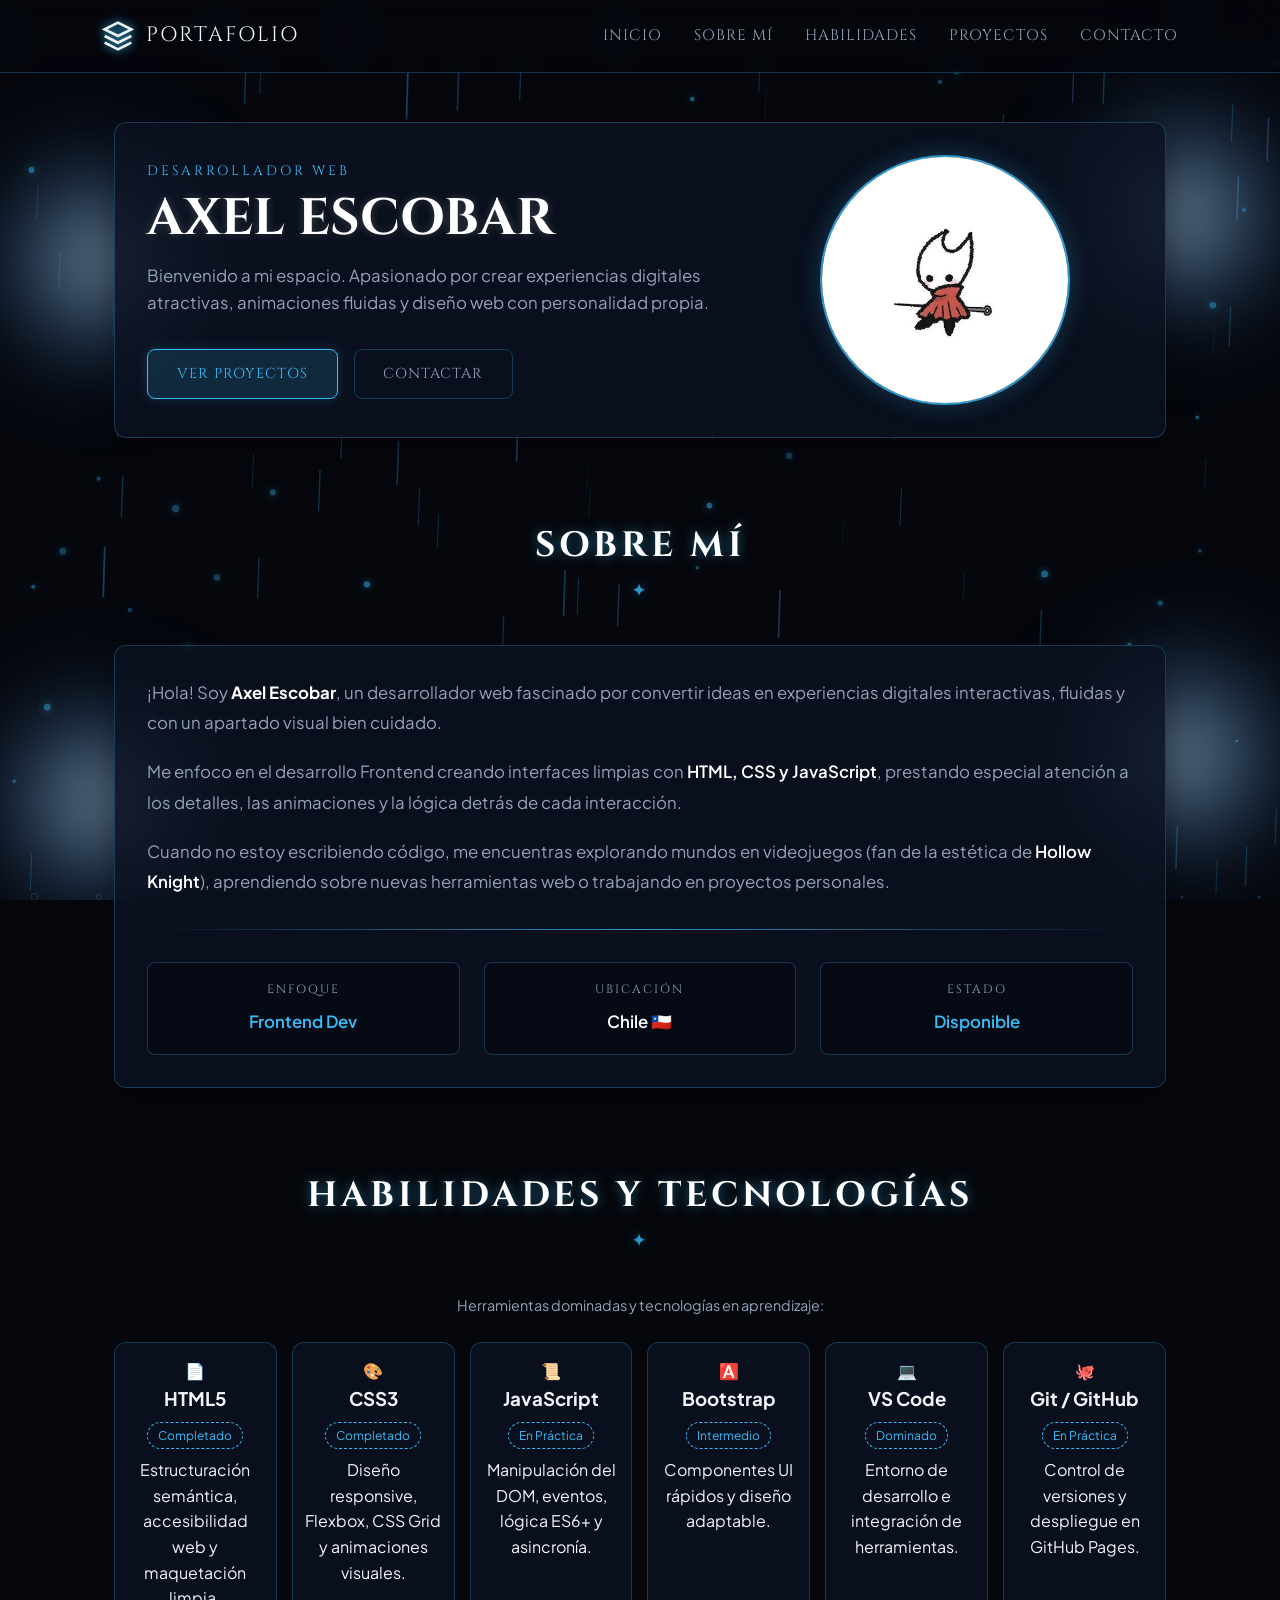
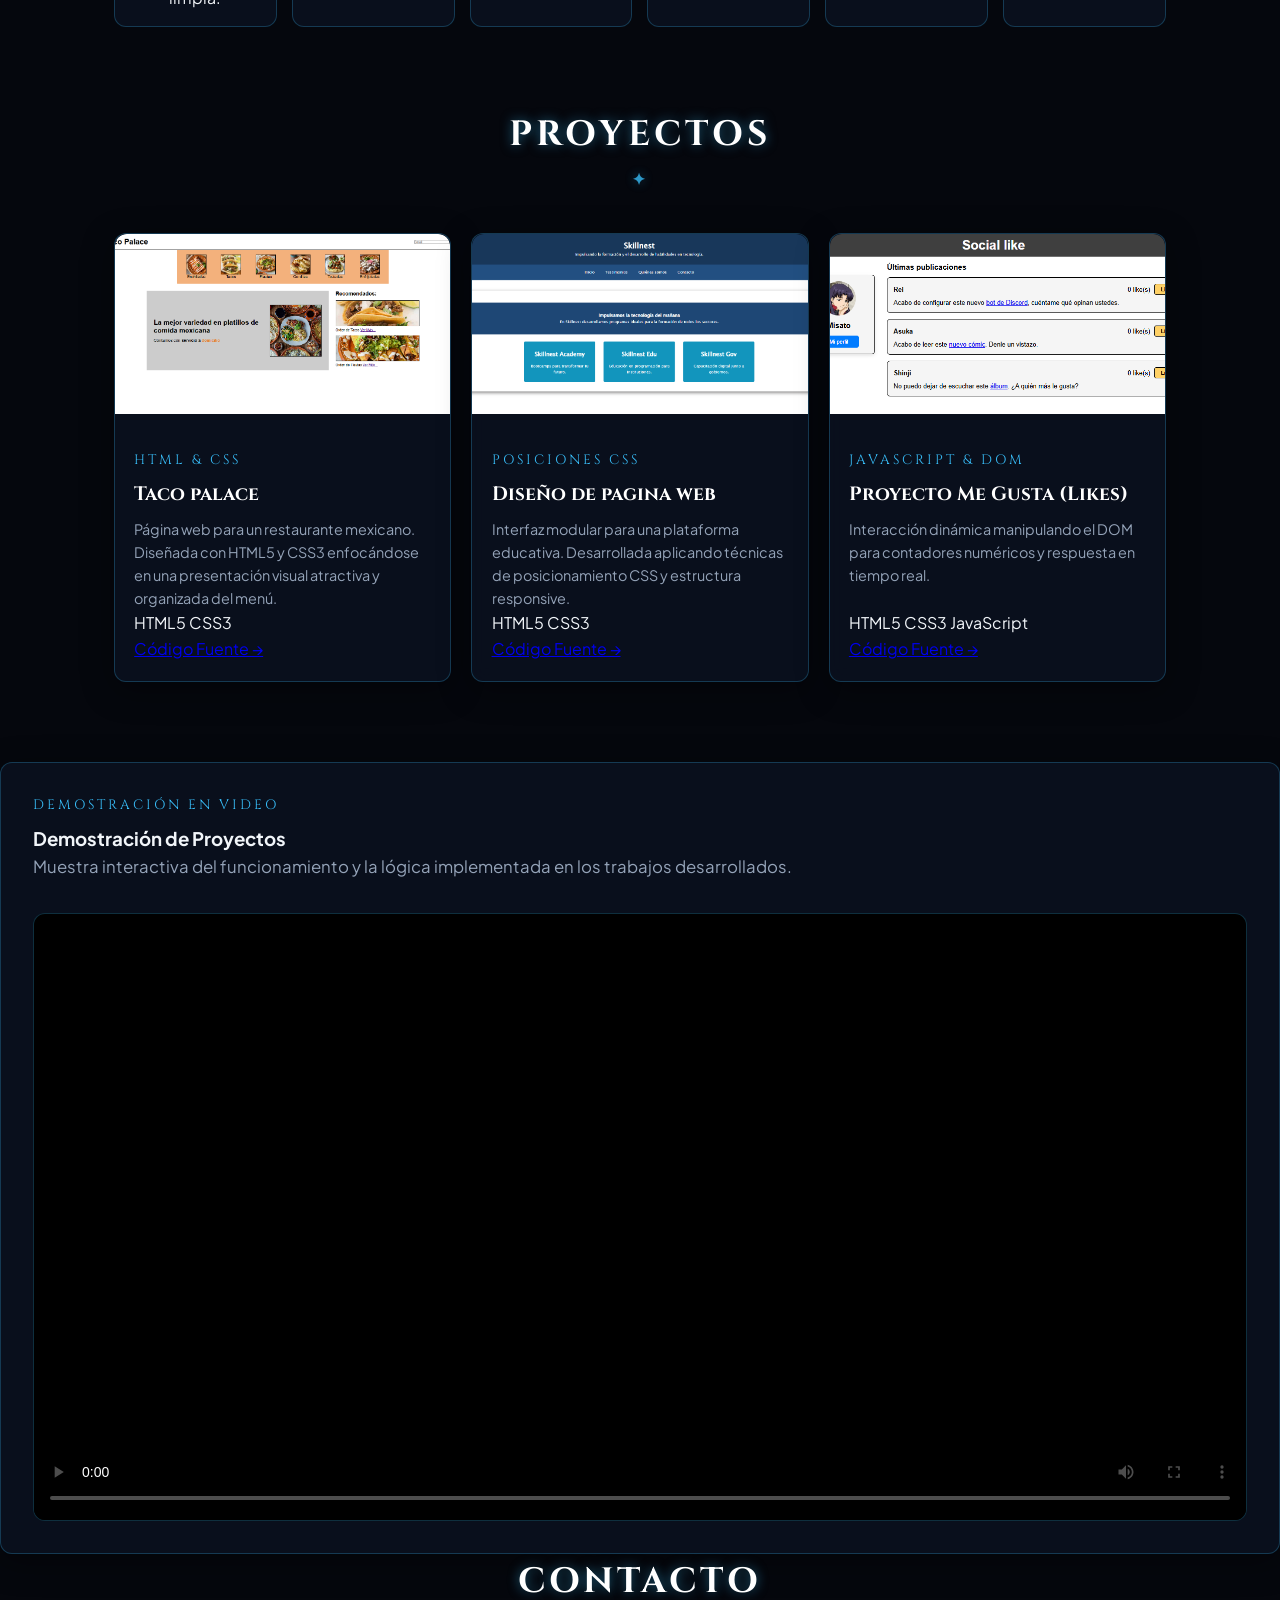
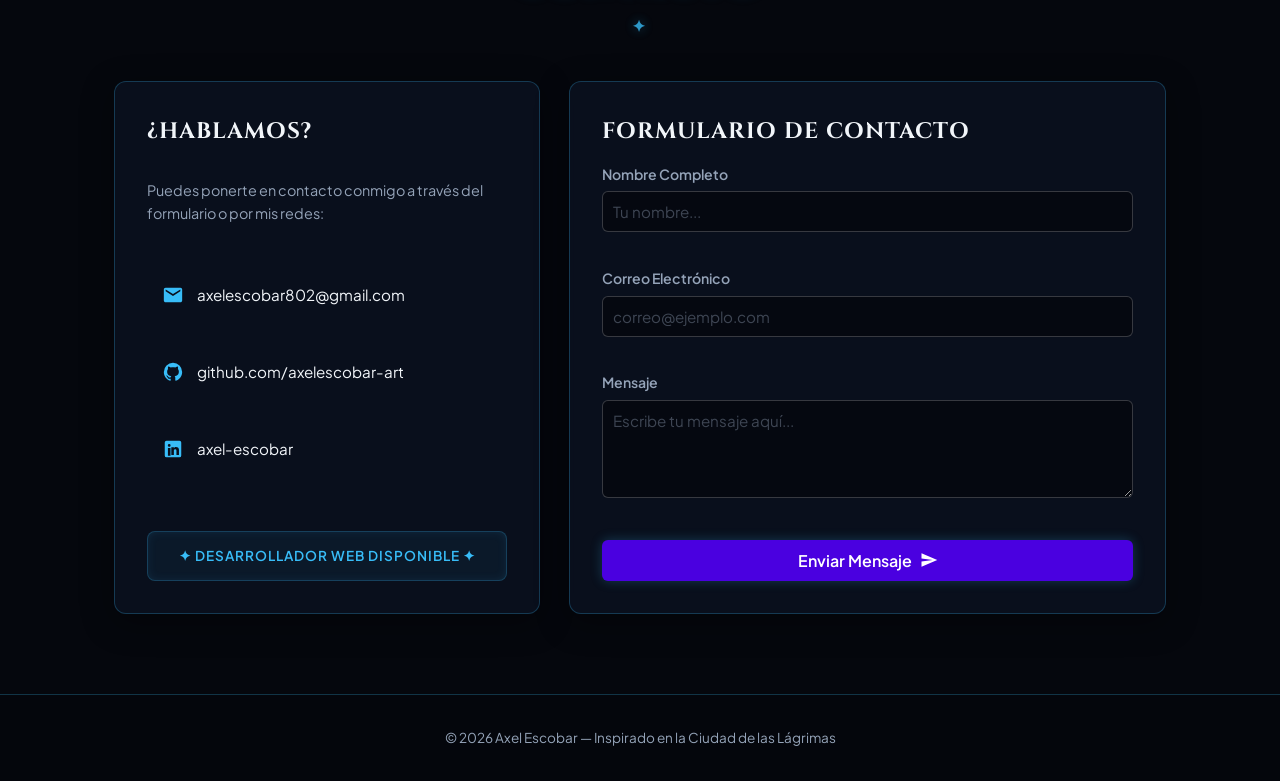
==== commit 34215927: "ok" ====
--- a/Mi_portafolio/index.html
+++ b/Mi_portafolio/index.html
@@ -65,7 +65,7 @@
                         </div>
                     </div>
                     <div class="hero-imagen">
-                        <img src="static/images/avatar.png" alt="Axel Escobar Avatar">
+                        <img src="static/images/hornetchiquita.png" alt="Axel Escobar Avatar">
                     </div>
                 </div>
             </div>
@@ -221,8 +221,9 @@
                     </div>
                 </div>
             </div>
-
-            <!-- Demostración en Video -->
+        </section>
+        <section>
+             <!-- Demostración en Video -->
             <div class="tarjeta tarjeta-video">
                 <span class="subtitulo-seda">DEMOSTRACIÓN EN VIDEO</span>
                 <h3>Demostración de Proyectos</h3>
@@ -230,8 +231,8 @@
                     desarrollados.</p>
 
                 <div class="contenedor-video">
-                    <video controls poster="static/images/preview-proyecto.png">
-                        <source src="static/video/demo-proyecto.mp4" type="video/mp4">
+                    <video controls poster="static/images/">
+                        <source src="static/video/" type="video/mp4">
                         Tu navegador no soporta la reproducción de video.
                     </video>
                 </div>
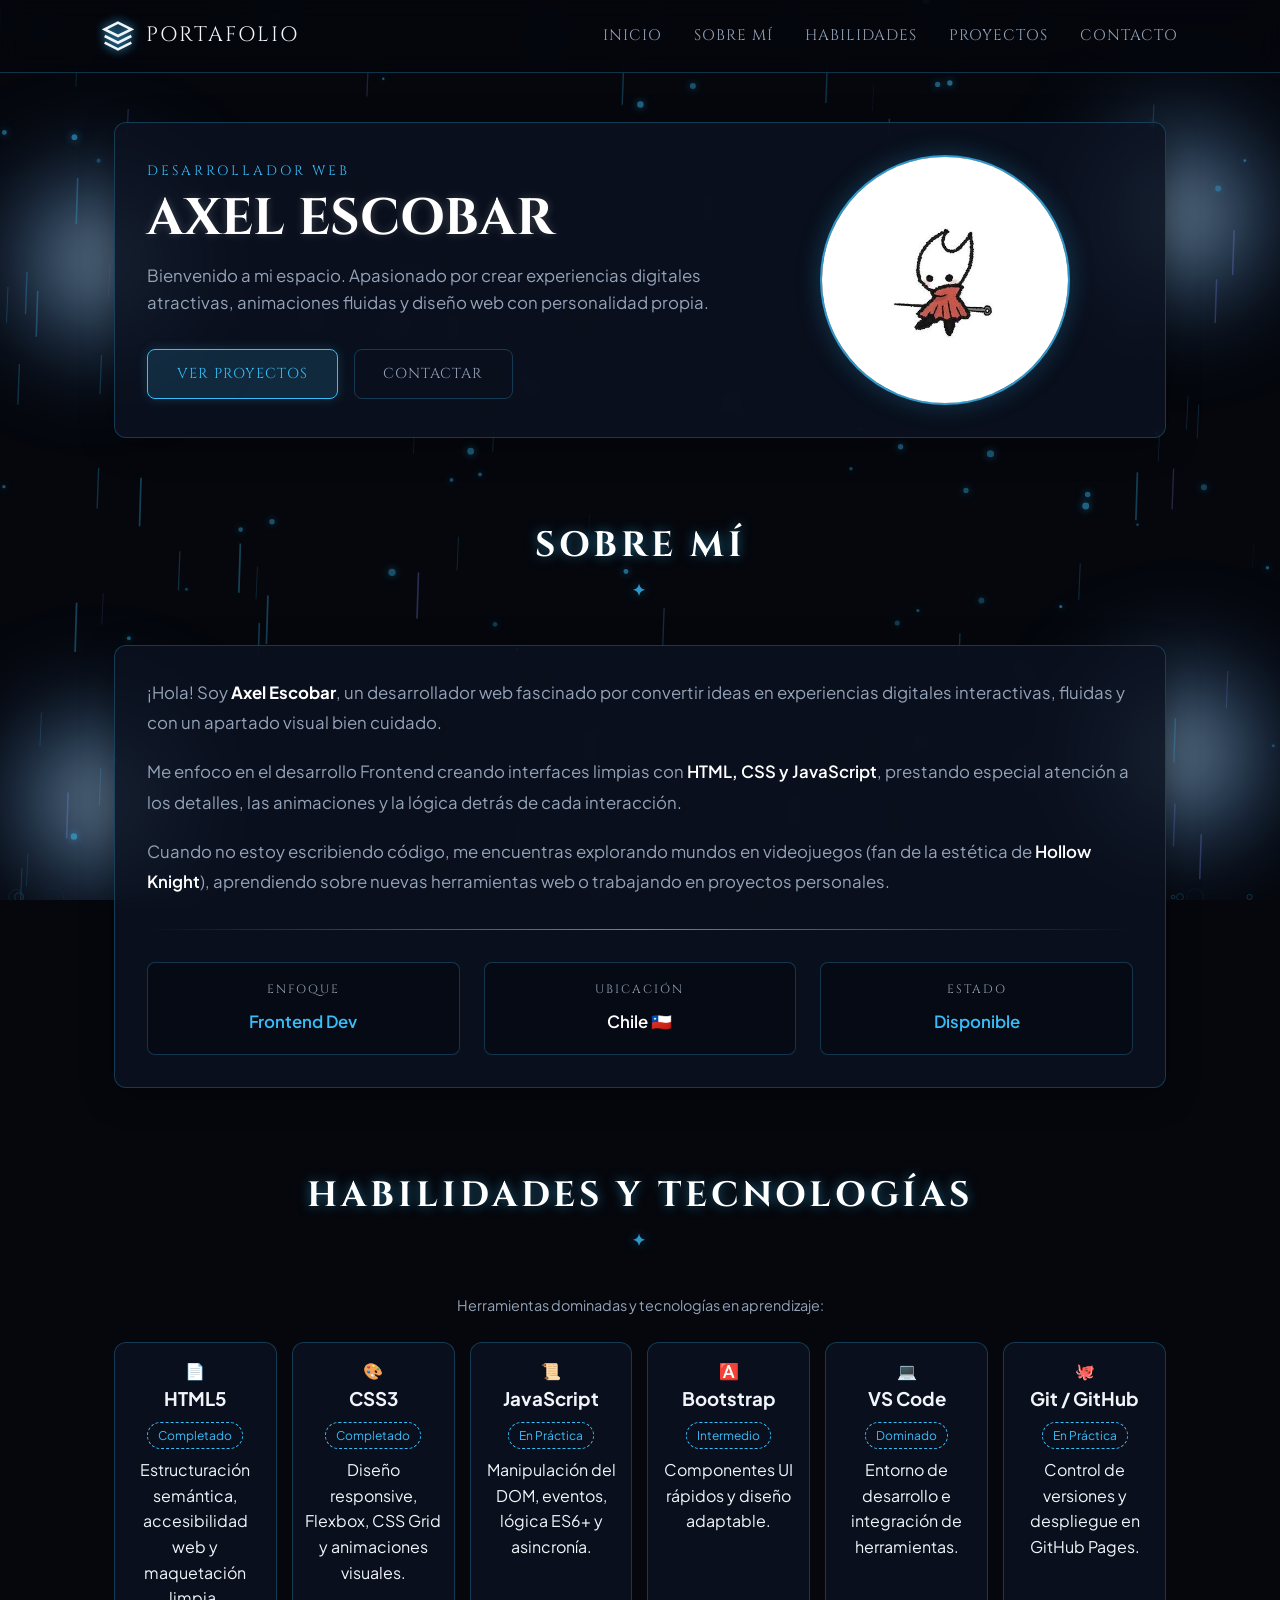
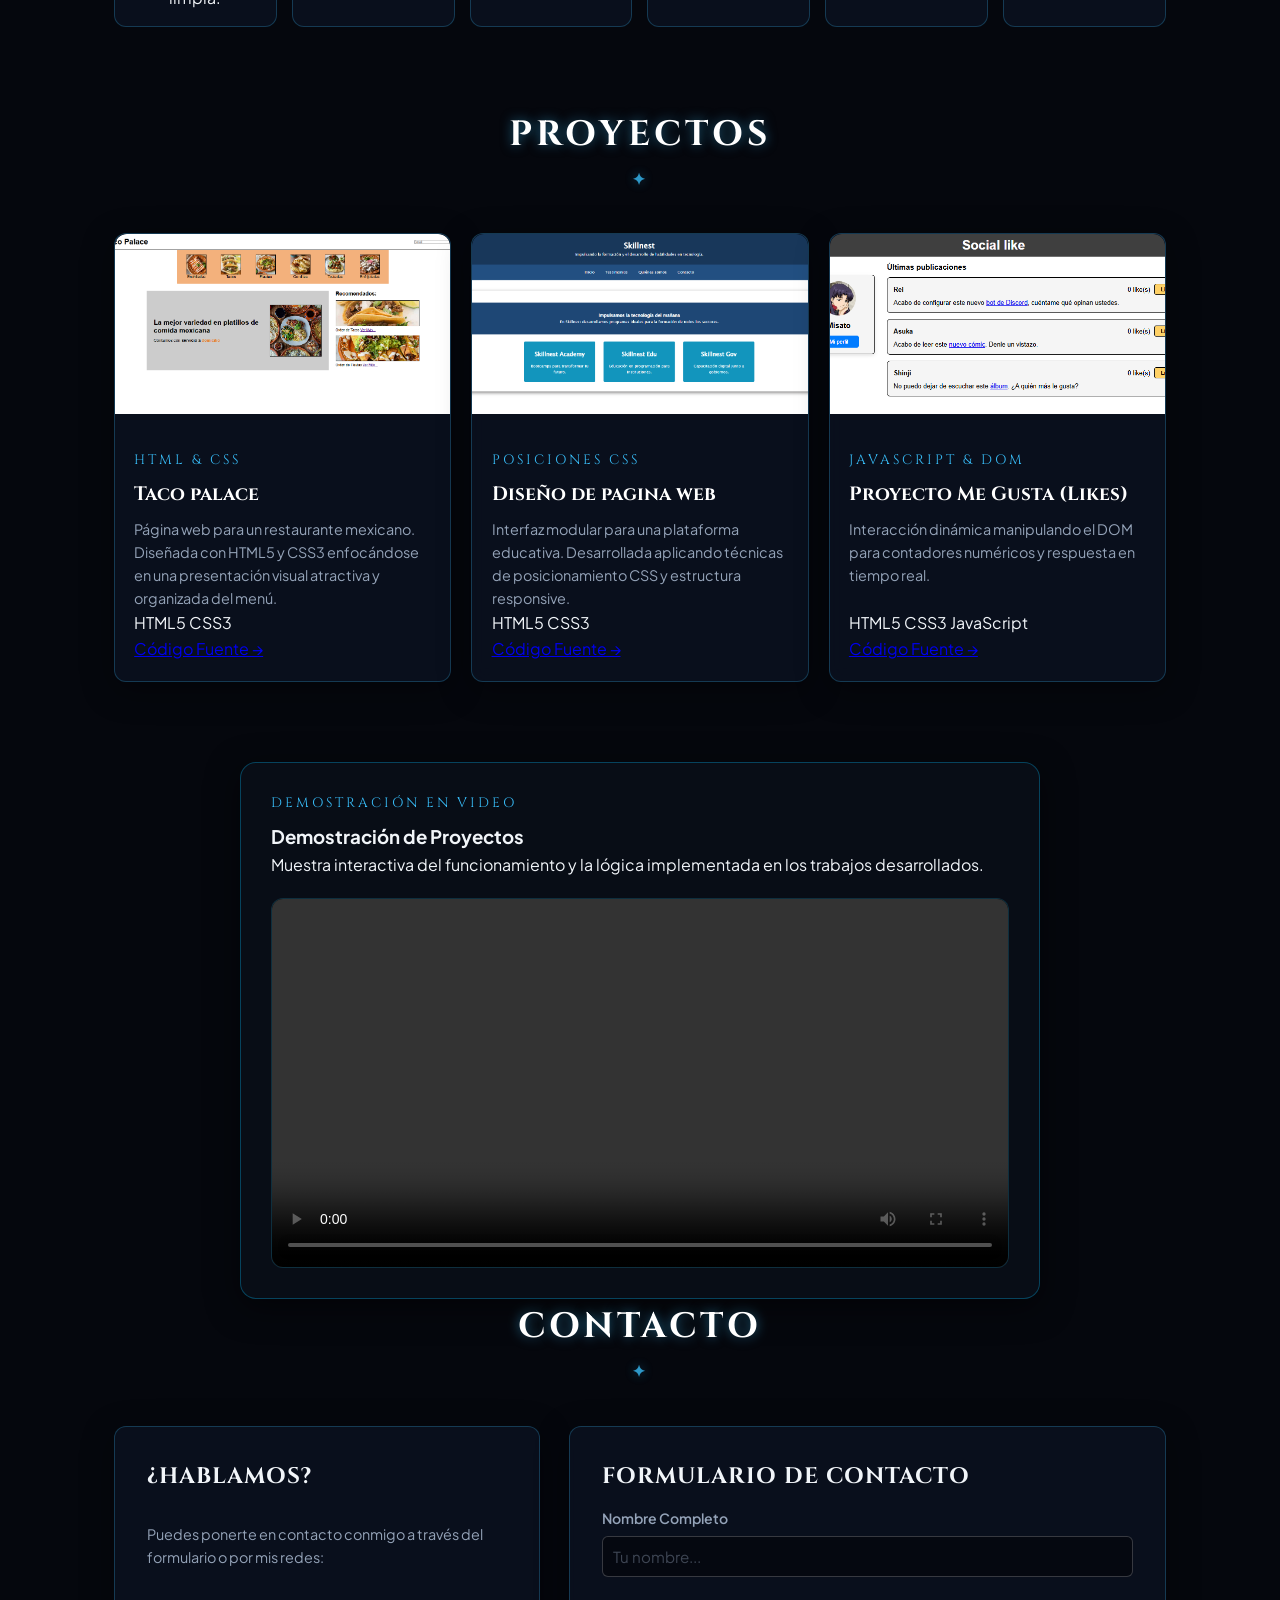
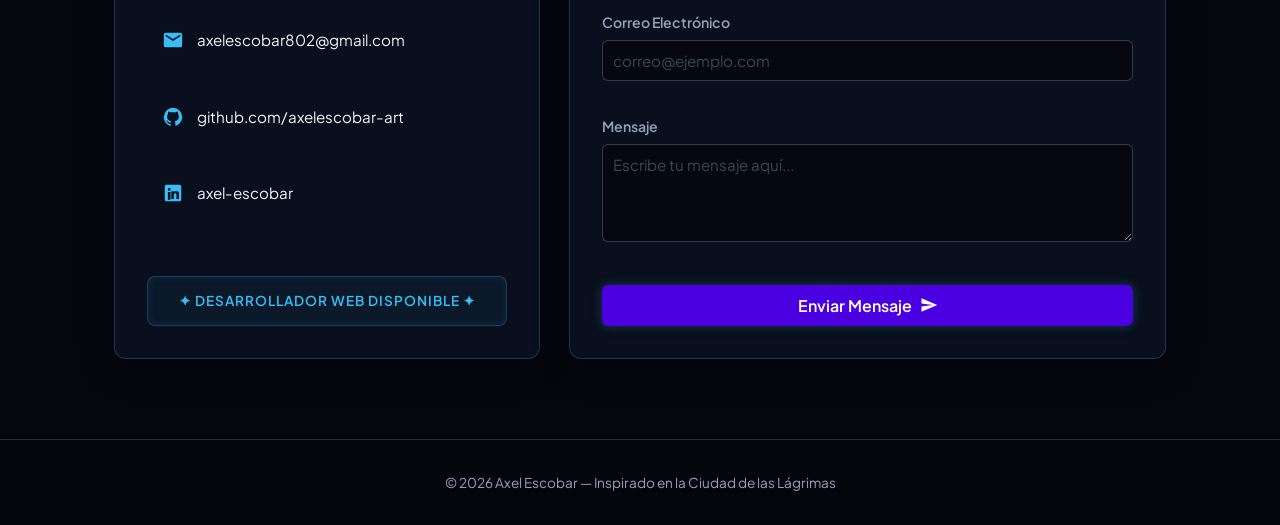
==== commit 0efc2647: "ok" ====
--- a/Mi_portafolio/index.html
+++ b/Mi_portafolio/index.html
@@ -166,14 +166,15 @@
                     <div class="contenido-proyecto">
                         <span class="subtitulo-seda">HTML & CSS</span>
                         <h3>Taco palace</h3>
-                        <p>Página web para un restaurante mexicano. Diseñada con HTML5 y CSS3 enfocándose 
+                        <p>Página web para un restaurante mexicano. Diseñada con HTML5 y CSS3 enfocándose
                             en una presentación visual atractiva y organizada del menú.</p>
                         <div class="tags-tecnologias">
                             <span class="tag">HTML5</span>
                             <span class="tag">CSS3</span>
                         </div>
                         <div class="enlaces-proyecto">
-                            <a href="https://github.com/axelescobar-art/Skillnest_fundamentos_web-1/tree/main/STACK_JS/19_taco_palace" target="_blank" rel="noopener">Código Fuente
+                            <a href="https://github.com/axelescobar-art/Skillnest_fundamentos_web-1/tree/main/STACK_JS/19_taco_palace"
+                                target="_blank" rel="noopener">Código Fuente
                                 →</a>
                         </div>
                     </div>
@@ -187,7 +188,8 @@
                     <div class="contenido-proyecto">
                         <span class="subtitulo-seda">POSICIONES CSS</span>
                         <h3>Diseño de pagina web</h3>
-                        <p>Interfaz modular para una plataforma educativa. Desarrollada aplicando técnicas de posicionamiento CSS y estructura responsive.</p>
+                        <p>Interfaz modular para una plataforma educativa. Desarrollada aplicando técnicas de
+                            posicionamiento CSS y estructura responsive.</p>
                         <div class="tags-tecnologias">
                             <span class="tag">HTML5</span>
                             <span class="tag">CSS3</span>
@@ -215,7 +217,8 @@
                             <span class="tag">JavaScript</span>
                         </div>
                         <div class="enlaces-proyecto">
-                            <a href="https://github.com/axelescobar-art/Skillnest_fundamentos_web-1/tree/main/STACK_JS/18_(core)_me_gusta" target="_blank" rel="noopener">Código Fuente
+                            <a href="https://github.com/axelescobar-art/Skillnest_fundamentos_web-1/tree/main/STACK_JS/18_(core)_me_gusta"
+                                target="_blank" rel="noopener">Código Fuente
                                 →</a>
                         </div>
                     </div>
@@ -223,17 +226,17 @@
             </div>
         </section>
         <section>
-             <!-- Demostración en Video -->
-            <div class="tarjeta tarjeta-video">
+            <!-- Demostración en Video -->
+            <div class="tarjeta-video"
+                style="max-width: 800px; width: 100%; margin: 0 auto; padding: 30px; background-color: rgba(10, 15, 25, 0.85); border: 1px solid rgba(0, 195, 255, 0.3); border-radius: 16px; box-shadow: 0 8px 32px rgba(0, 0, 0, 0.5);">
                 <span class="subtitulo-seda">DEMOSTRACIÓN EN VIDEO</span>
                 <h3>Demostración de Proyectos</h3>
-                <p class="perfil">Muestra interactiva del funcionamiento y la lógica implementada en los trabajos
-                    desarrollados.</p>
-
-                <div class="contenedor-video">
-                    <video controls poster="static/images/">
-                        <source src="static/video/" type="video/mp4">
-                        Tu navegador no soporta la reproducción de video.
+                <p>Muestra interactiva del funcionamiento y la lógica implementada en los trabajos desarrollados.</p>
+
+                <div class="contenedor-video" style="margin-top: 20px;">
+                    <video controls preload="auto" style="width: 100%; height: auto; border-radius: 8px;">
+                        <source src="static/videos/videoxd.mp4" type="video/mp4">
+                        Tu navegador no soporta el reproductor de video.
                     </video>
                 </div>
             </div>
--- a/Mi_portafolio/static/css/style.css
+++ b/Mi_portafolio/static/css/style.css
@@ -90,18 +90,16 @@
 /* Reemplaza SOLO este bloque en tu CSS */
 .faro {
     position: absolute;
-    width: 250px; 
+    width: 250px;
     height: 250px;
     border-radius: 50%;
-    background: radial-gradient(
-        circle, 
-        rgba(220, 240, 255, 0.7) 0%, 
-        rgba(100, 180, 255, 0.3) 35%, 
-        rgba(30, 80, 160, 0.1) 65%, 
-        rgba(0, 0, 0, 0) 100%
-    );
+    background: radial-gradient(circle,
+            rgba(220, 240, 255, 0.7) 0%,
+            rgba(100, 180, 255, 0.3) 35%,
+            rgba(30, 80, 160, 0.1) 65%,
+            rgba(0, 0, 0, 0) 100%);
     filter: blur(40px);
-    mix-blend-mode: screen; 
+    mix-blend-mode: screen;
     pointer-events: none;
     z-index: 0;
     animation: brilloFaro 6s ease-in-out infinite alternate;
@@ -113,6 +111,7 @@
         opacity: 0.6;
         transform: scale(0.95);
     }
+
     100% {
         opacity: 0.9;
         transform: scale(1.05);
@@ -127,15 +126,20 @@
 
 /* FARO 1 (Arriba a la Izquierda) */
 .faro-izq-2 {
-    top: 15%;            /* Altura: número menor = MÁS ARRIBA / mayor = MÁS ABAJO */
-    left: -2%;           /* Lado: 0% pega al borde / números negativos lo ocultan un poco fuera */
-    animation-delay: 2s; /* Tiempo de parpadeo */
+    top: 15%;
+    /* Altura: número menor = MÁS ARRIBA / mayor = MÁS ABAJO */
+    left: -2%;
+    /* Lado: 0% pega al borde / números negativos lo ocultan un poco fuera */
+    animation-delay: 2s;
+    /* Tiempo de parpadeo */
 }
 
 /* FARO 2 (Abajo a la Izquierda) */
 .faro-izq-1 {
-    top: 75%;            /* Altura: número menor = MÁS ARRIBA / mayor = MÁS ABAJO */
-    left: -2%;           /* Lado: 0% pega al borde / números negativos lo ocultan un poco fuera */
+    top: 75%;
+    /* Altura: número menor = MÁS ARRIBA / mayor = MÁS ABAJO */
+    left: -2%;
+    /* Lado: 0% pega al borde / números negativos lo ocultan un poco fuera */
     animation-delay: 1s;
 }
 
@@ -146,17 +150,23 @@
 
 /* FARO 3 (Arriba a la Derecha) */
 .faro-der-2 {
-    top: 10%;            /* Altura: número menor = MÁS ARRIBA / mayor = MÁS ABAJO */
-    left: auto;          /* Desactiva el lado izquierdo */
-    right: -2%;          /* Lado derecho: 0% pega al borde / números negativos lo ocultan */
+    top: 10%;
+    /* Altura: número menor = MÁS ARRIBA / mayor = MÁS ABAJO */
+    left: auto;
+    /* Desactiva el lado izquierdo */
+    right: -2%;
+    /* Lado derecho: 0% pega al borde / números negativos lo ocultan */
     animation-delay: 6s;
 }
 
 /* FARO 4 (Abajo a la Derecha) */
 .faro-der-1 {
-    top: 70%;            /* Altura: número menor = MÁS ARRIBA / mayor = MÁS ABAJO */
-    left: auto;          /* Desactiva el lado izquierdo */
-    right: -2%;          /* Lado derecho: 0% pega al borde / números negativos lo ocultan */
+    top: 70%;
+    /* Altura: número menor = MÁS ARRIBA / mayor = MÁS ABAJO */
+    left: auto;
+    /* Desactiva el lado izquierdo */
+    right: -2%;
+    /* Lado derecho: 0% pega al borde / números negativos lo ocultan */
     animation-delay: 4s;
 }
 
@@ -865,6 +875,7 @@
     width: 18px;
     height: 18px;
 }
+
 /* ===================================================
    FOOTER
    =================================================== */
@@ -924,3 +935,48 @@
     }
 }
 
+.contenedor-video {
+    max-width: 750px;
+    /* Ajusta este valor para cambiar el tamaño máximo */
+    width: 100%;
+    margin: 0 auto;
+    /* Centra el video */
+}
+
+.contenedor-video video {
+    width: 100%;
+    height: auto;
+    border-radius: 8px;
+    /* Opcional: bordes un poco redondeados */
+}
+
+.tarjeta-video {
+    max-width: 800px;
+    /* Ajusta este número si la quieres un poco más grande o pequeña */
+    width: 100%;
+    margin: 0 auto;
+    /* Esto centra la tarjeta completa */
+}
+
+.contenedor-video,
+.contenedor-video video {
+    width: 100%;
+    height: auto;
+}
+
+.tarjeta-video {
+    max-width: 800px;
+    width: 100%;
+    margin: 0 auto;
+    padding: 30px;
+    /* Espacio interno para que el texto no toque el borde */
+    background-color: rgba(10, 15, 25, 0.85);
+    /* Fondo oscuro semitransparente */
+    border: 1px solid rgba(0, 195, 255, 0.3);
+    /* Borde sutil brillante estilo cyberpunk */
+    border-radius: 16px;
+    /* Esquinas redondeadas */
+    box-shadow: 0 8px 32px rgba(0, 0, 0, 0.5);
+    /* Sombra para darle profundidad */
+}
+
